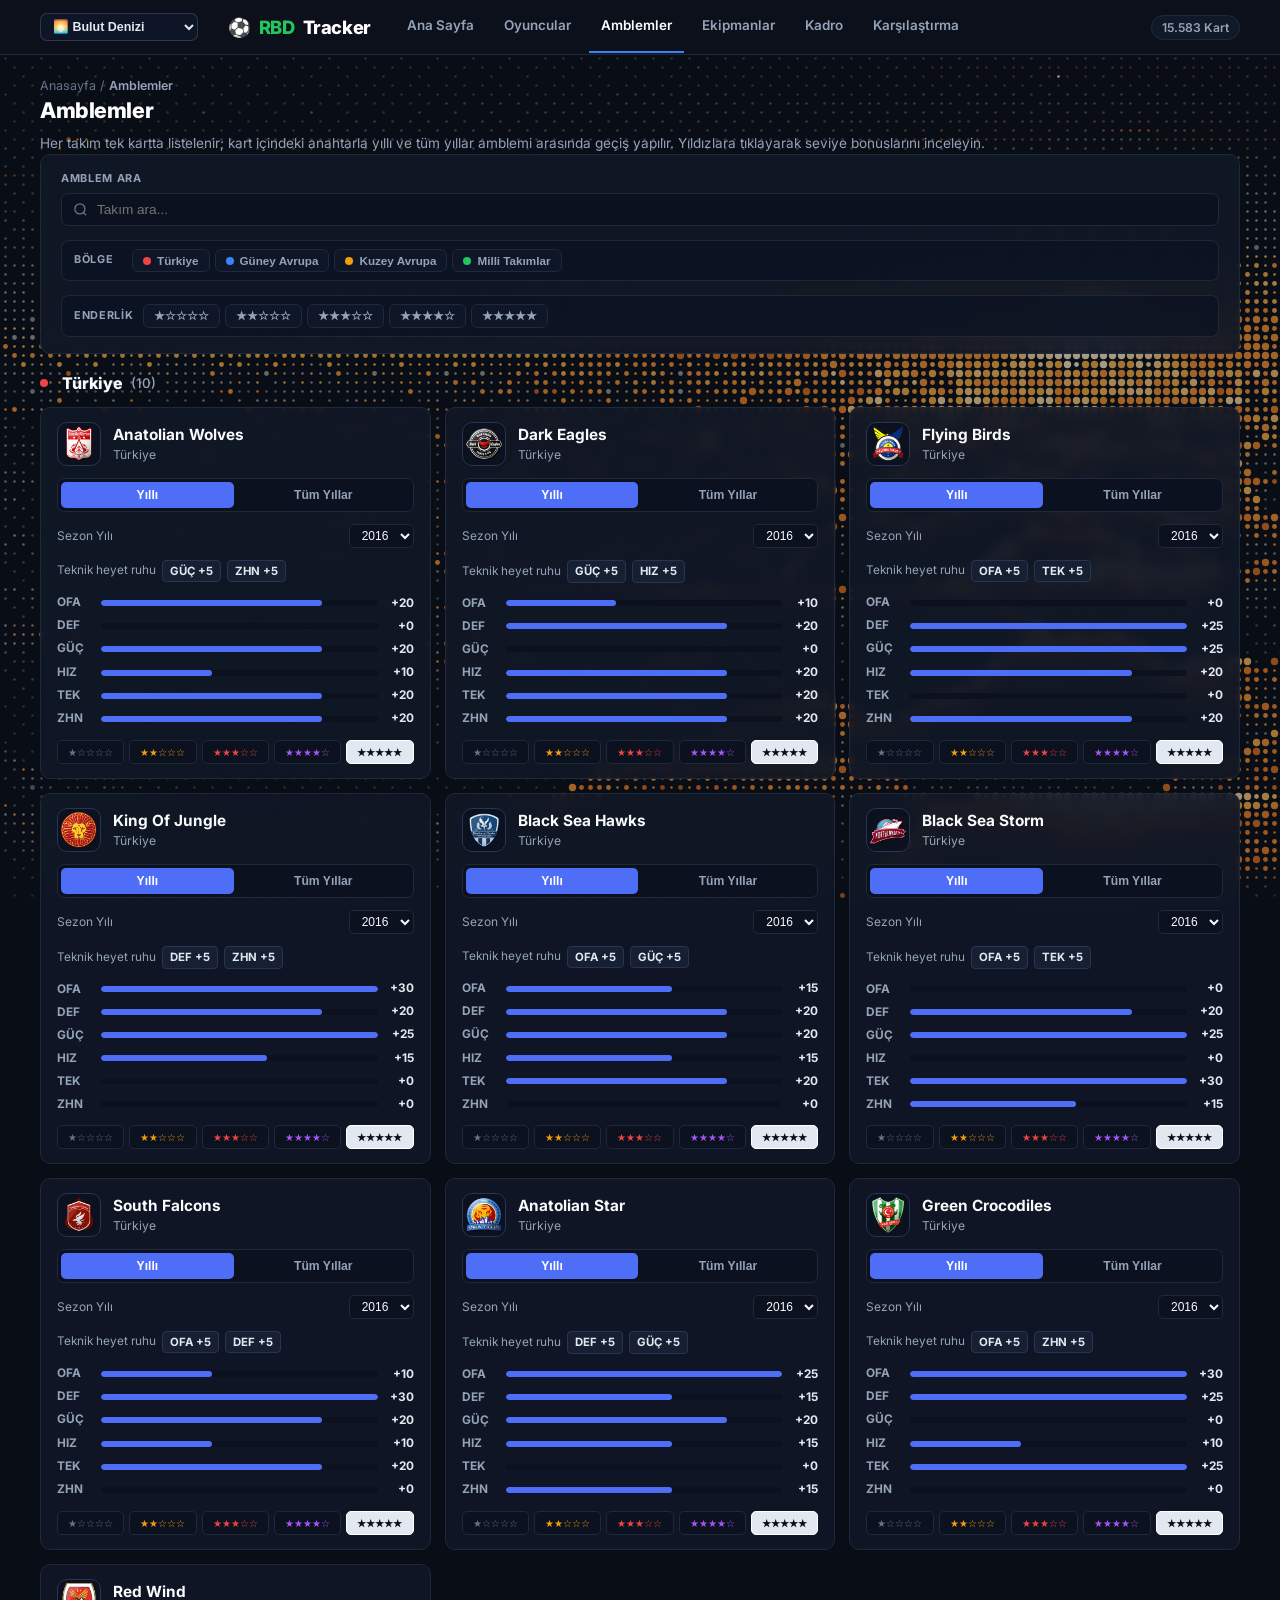
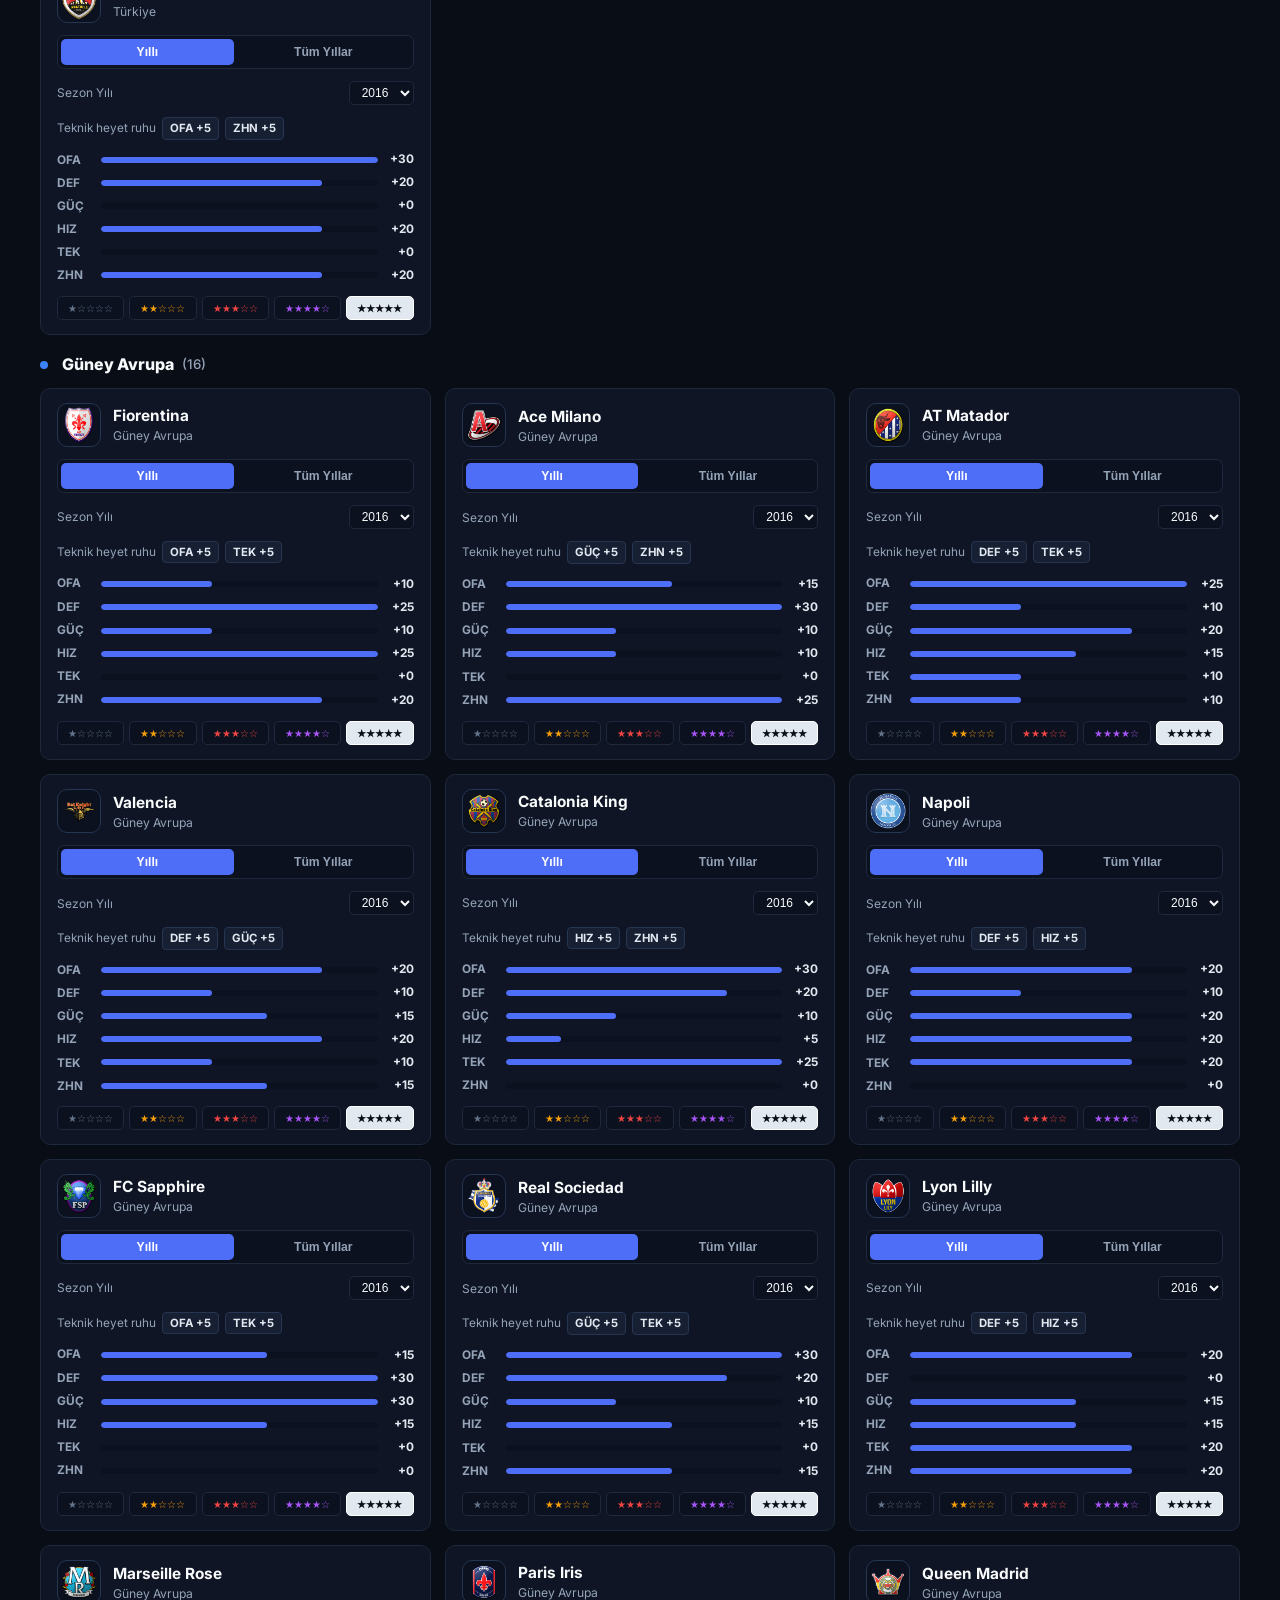
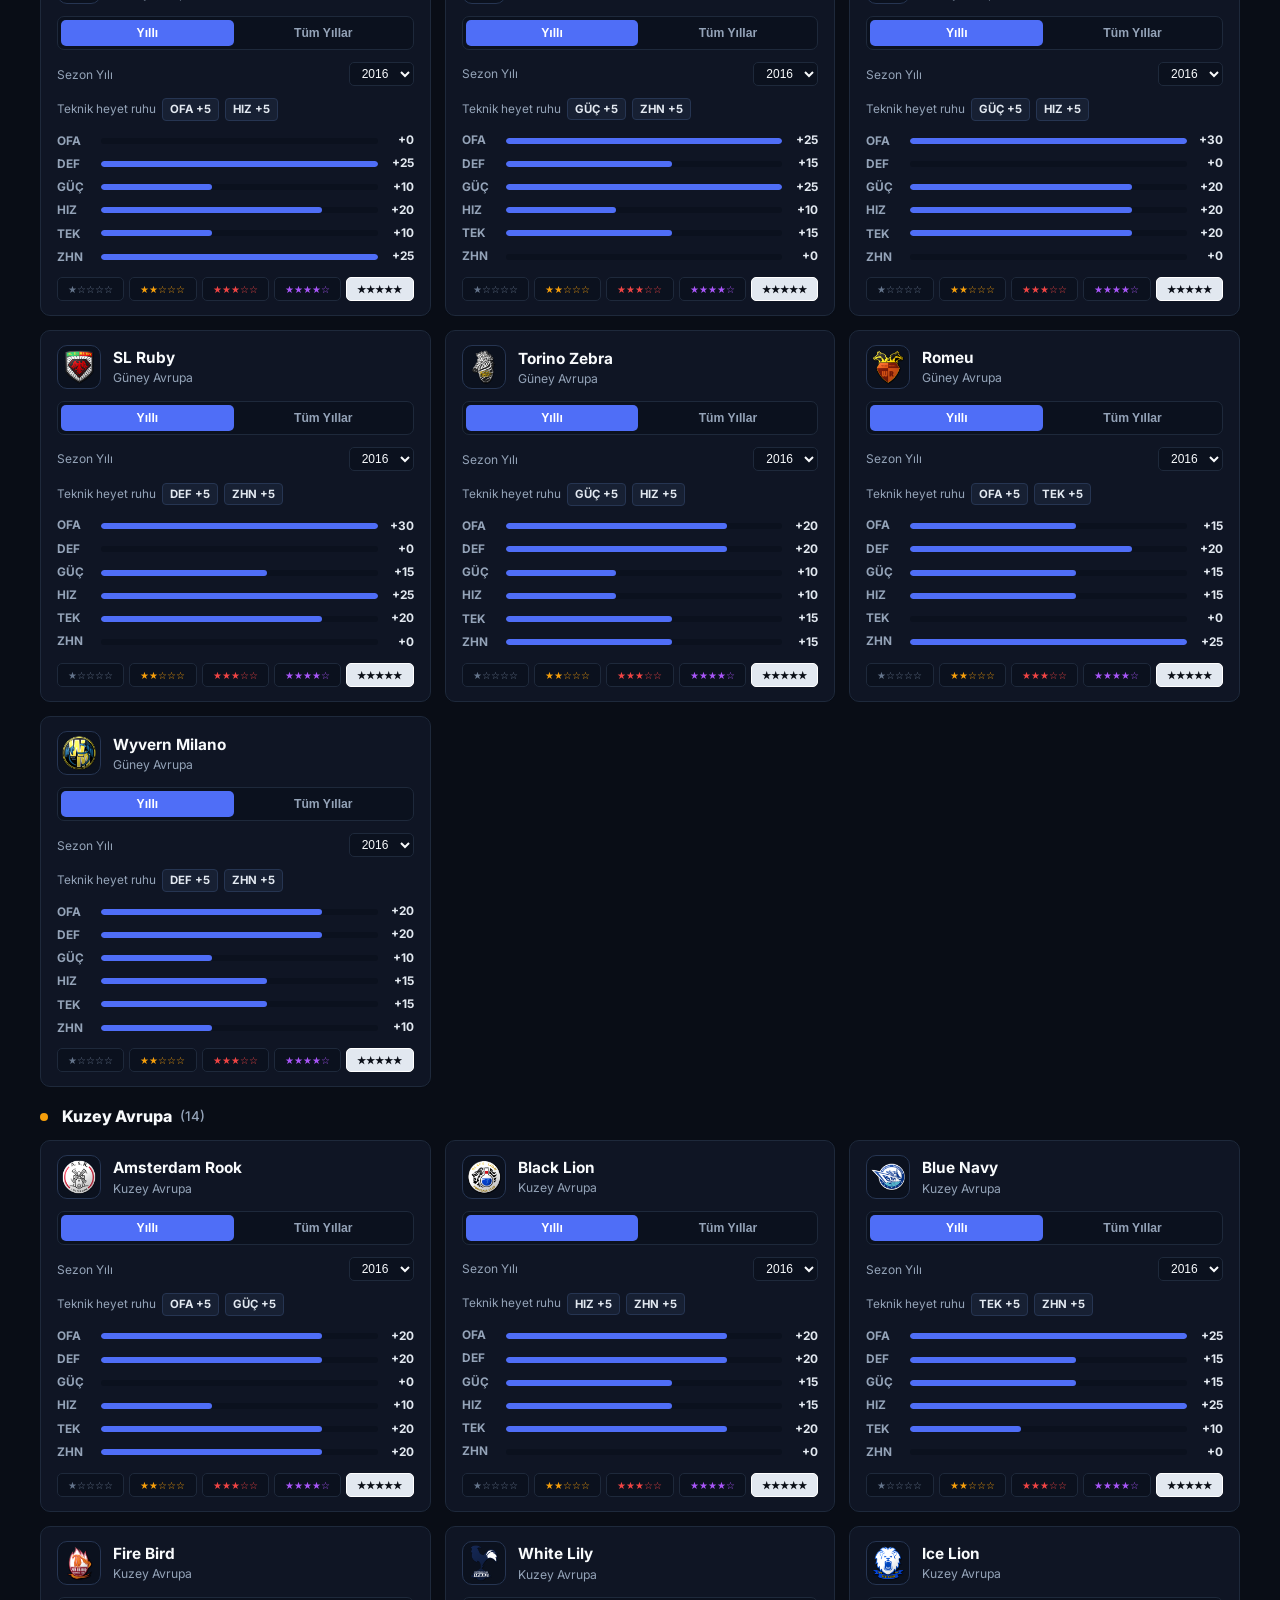
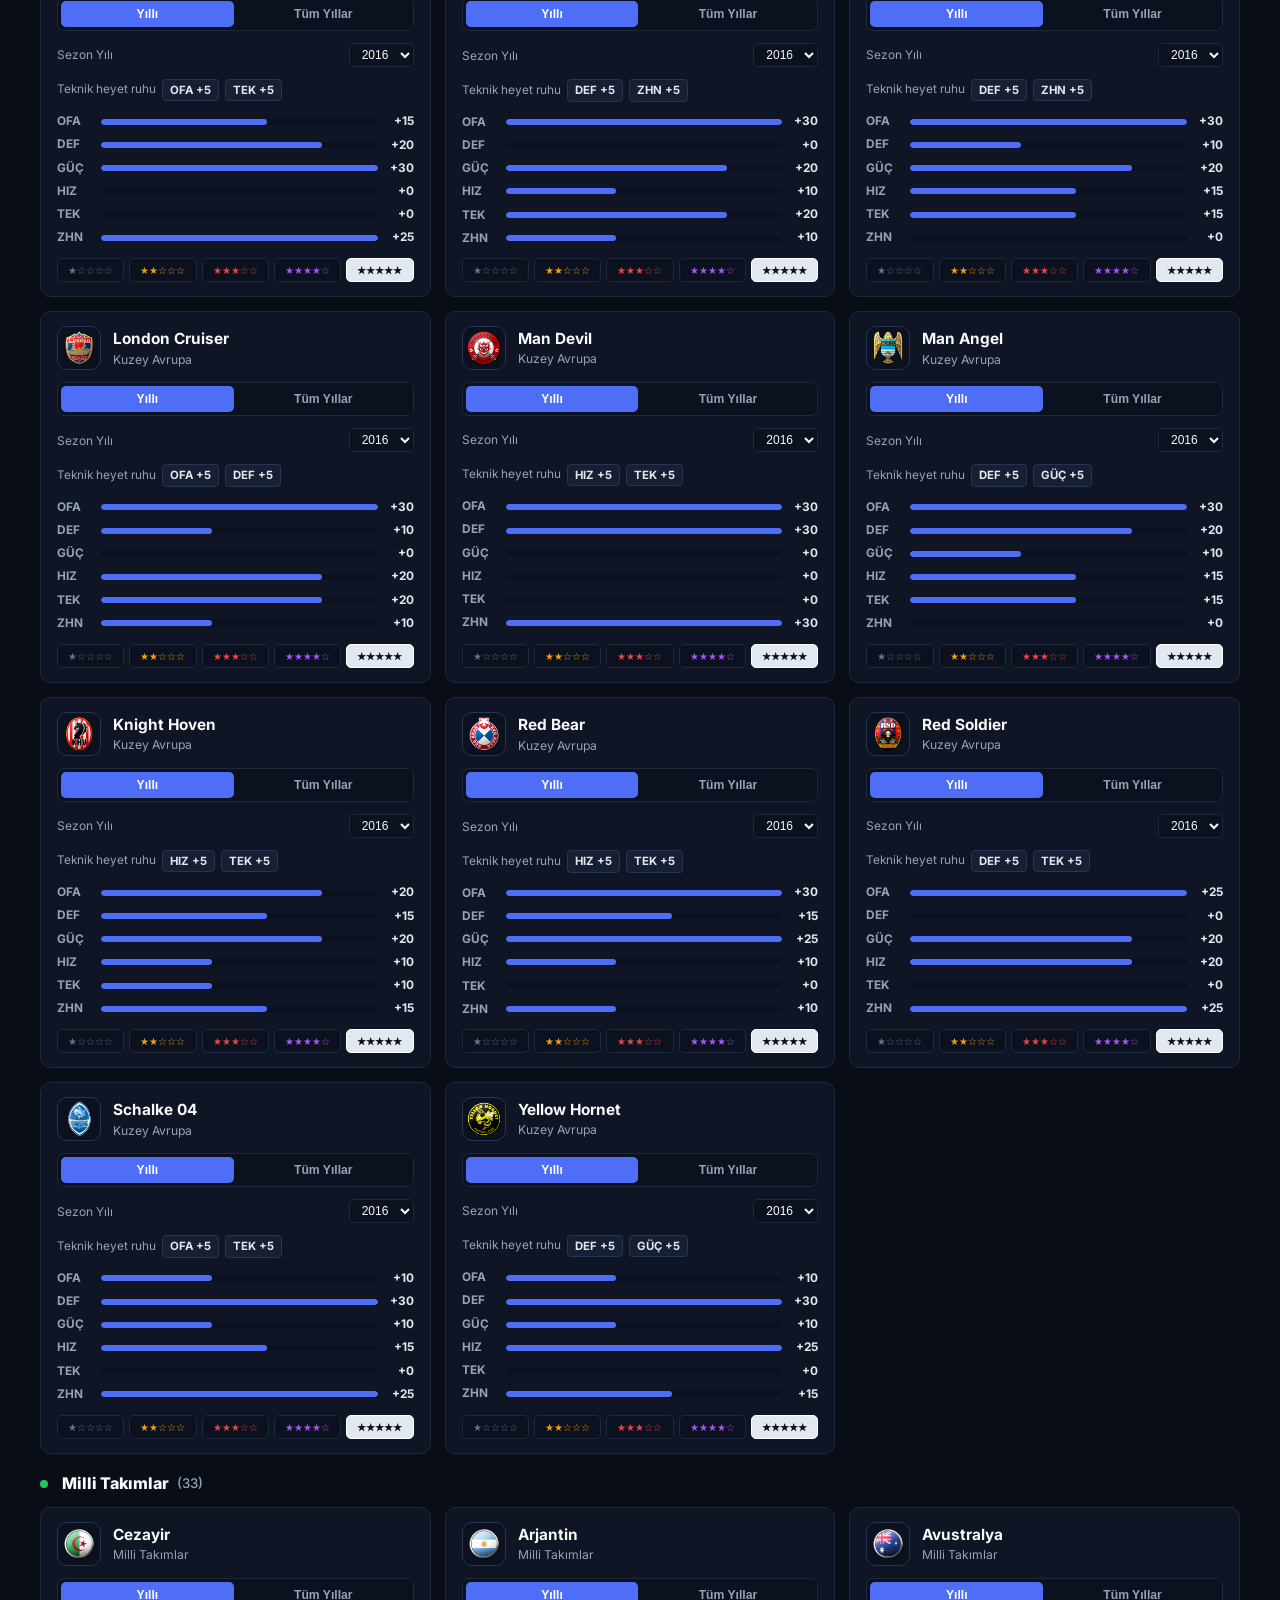
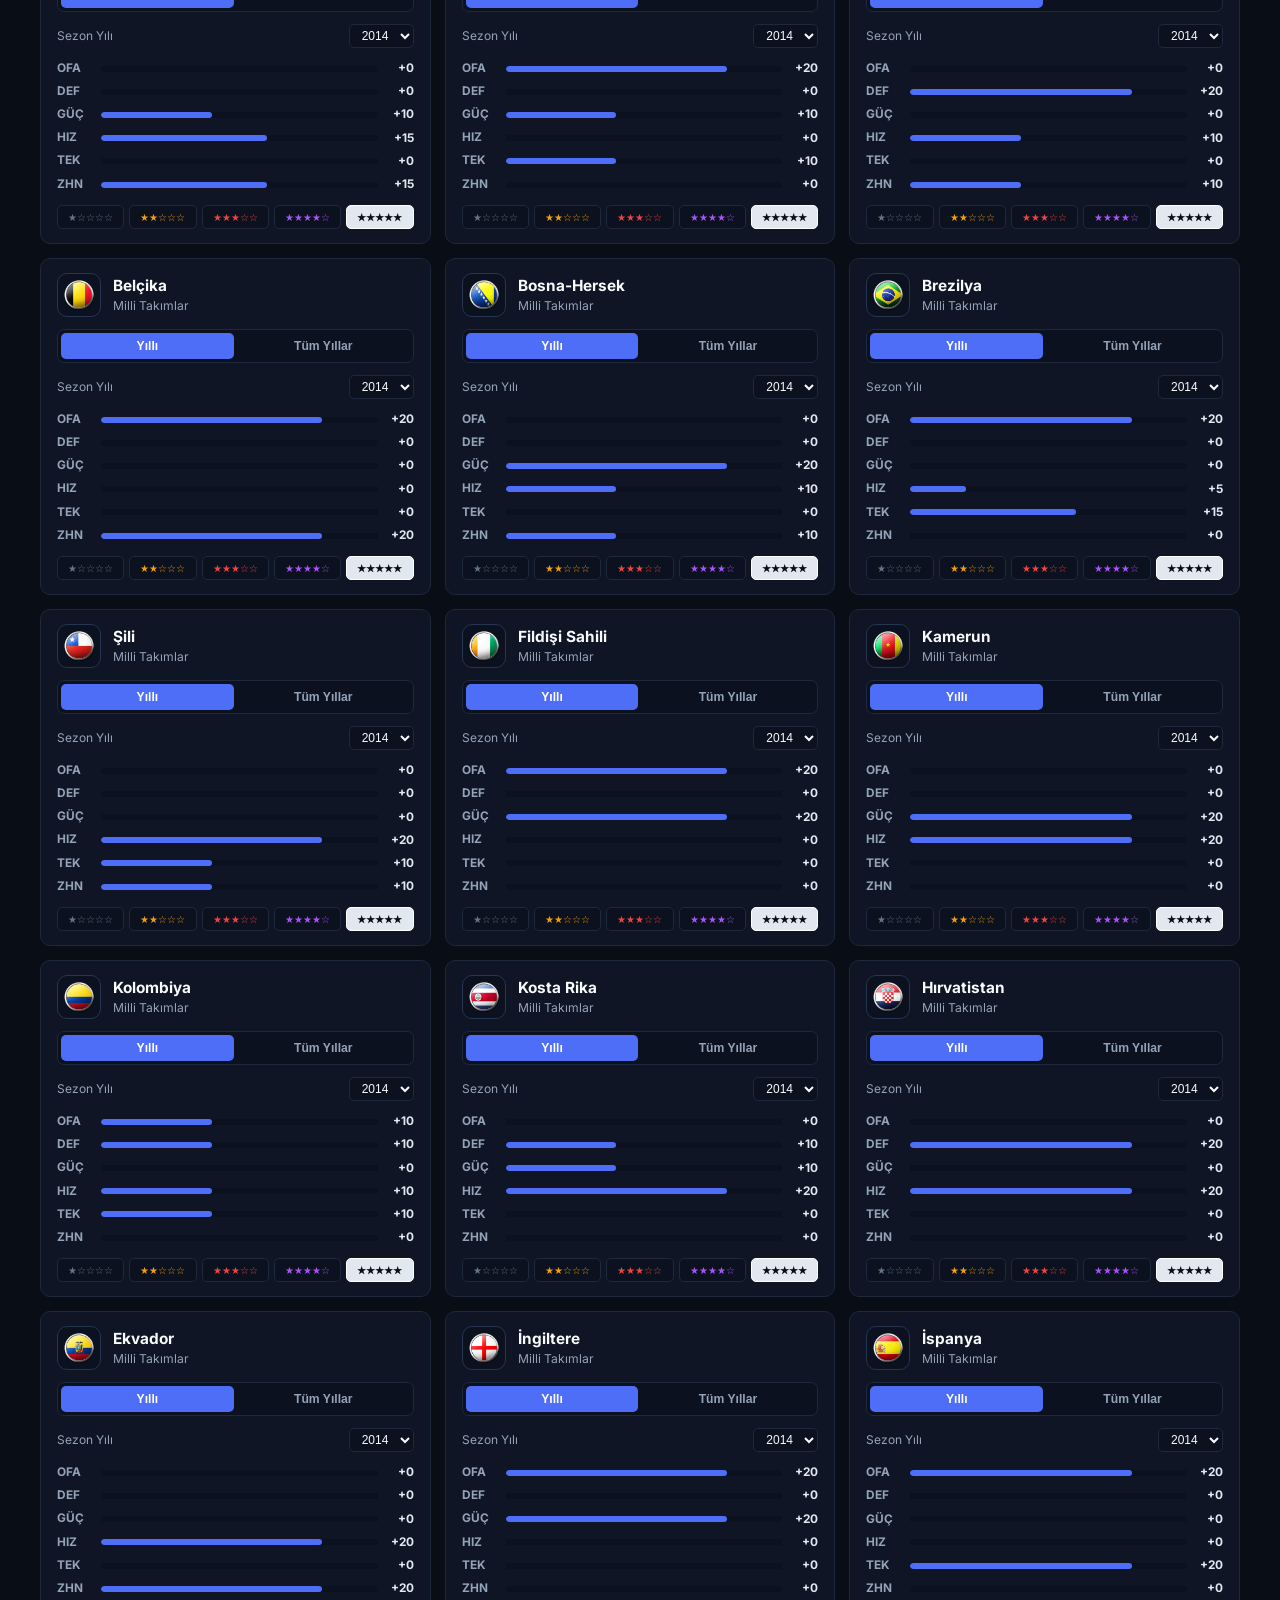
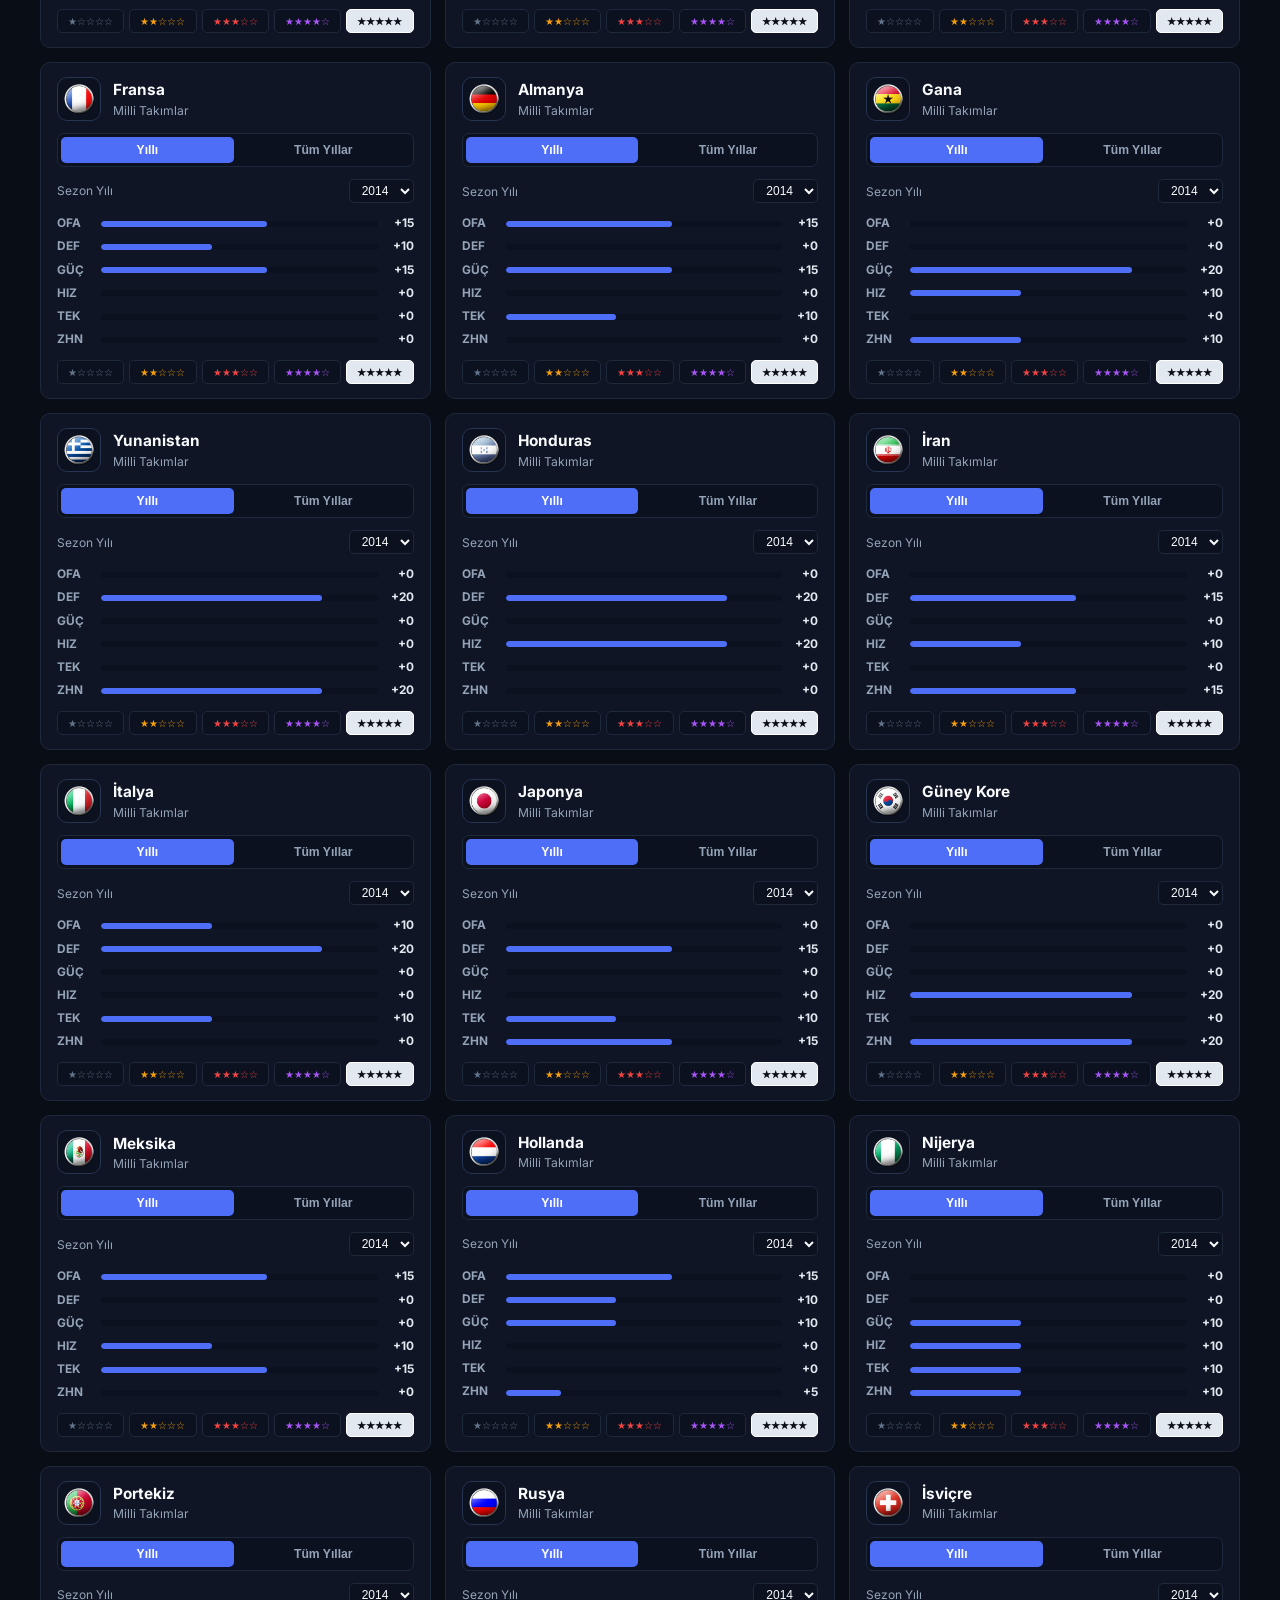
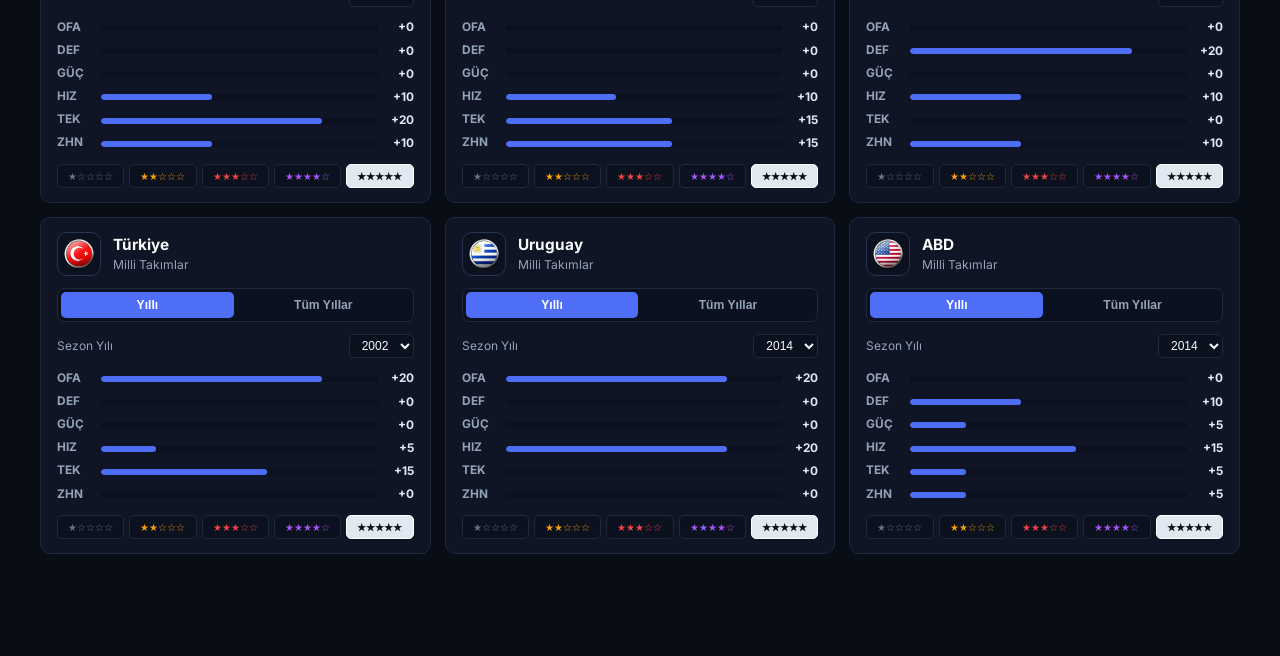
==== amblemler.html @ 395b4230 "first commit" ====
<!DOCTYPE html>
<html lang="tr">
<head>
  <meta charset="UTF-8" />
  <meta name="viewport" content="width=device-width, initial-scale=1.0" />
  <title>RBDTracker — Amblemler</title>
  <link rel="preconnect" href="https://fonts.googleapis.com">
  <link rel="preconnect" href="https://fonts.gstatic.com" crossorigin>
  <link href="https://fonts.googleapis.com/css2?family=Inter:wght@400;500;600;700;800&display=swap" rel="stylesheet">
  <link rel="stylesheet" href="styles.css" />
</head>
<body data-page="emblems">
  <canvas id="asciiBgCanvas" aria-hidden="true"></canvas>
  <!-- Top Navbar -->
  <header class="navbar">
    <div class="nav-container">
      <div class="nav-left">
        <select id="bgThemeSelect" class="bg-theme-select" title="Arka Plan Teması Seç">
          <option value="cloud-sea">🌅 Bulut Denizi</option>
          <option value="volcano-night">🌋 Yanardağ Gecesi</option>
          <option value="lantern-lake">🏮 Fener Gölü</option>
          <option value="aurora-fjord">🌌 Aurora Fiyort</option>
          <option value="kyoto-dusk">⛩️ Kyoto Akşamı</option>
          <option value="frog">🐸 Kurbağa</option>
          <option value="black-hole">🕳️ Kara Delik</option>
        </select>
        <a href="index.html" class="brand" data-nav="home">
          <span class="brand-icon">⚽</span>
          <span class="brand-rvl">RBD</span><span class="brand-tracker">Tracker</span>
        </a>
        <nav class="nav-links" id="mainNav">
          <a class="nav-link" href="index.html" data-tab="home">Ana Sayfa</a>
          <a class="nav-link" href="oyuncular.html" data-tab="players">Oyuncular</a>
          <a class="nav-link active" href="amblemler.html" data-tab="emblems">Amblemler</a>
          <a class="nav-link" href="ekipmanlar.html" data-tab="equipments">Ekipmanlar</a>
          <a class="nav-link" href="kadro.html" data-tab="squad">Kadro</a>
          <a class="nav-link" href="karsilastirma.html" data-tab="compare">Karşılaştırma</a>
        </nav>
      </div>
      <div class="nav-right">
        <span class="db-badge" id="dbBadge">15.583 Kart</span>
      </div>
    </div>
  </header>

  <main class="main-container">
    <!-- ==================== 0. ANA SAYFA (GİRİŞ) ==================== -->
    <div id="view-home" class="page-view">
      <section class="home-hero">
        <div class="home-badge">REBOUND VERİTABANI</div>
        <h1 class="home-title"><span>RBD</span>Tracker</h1>
        <p class="home-subtitle">
          1958–2016 sezonlarından 15.583 oyuncu kartını inceleyin, amblem ve ekipman etkilerini hesaplayın, kadronuzu kurup karşılaştırın.
        </p>
        <div class="home-cta-row">
          <a href="oyuncular.html" class="home-cta-primary">⚽ Oyuncular</a>
          <a href="kadro.html" class="home-cta-secondary">🛡️ Kadro Kur</a>
        </div>
      </section>

      <section class="home-theme-banner">
        <div class="home-theme-head">
          <h2>🎨 Arka Plan Teması</h2>
        </div>
        <div class="home-theme-grid" id="homeThemePicker">
          <button type="button" class="home-theme-btn active" data-bg-theme="cloud-sea">
            <span class="ht-emoji">🌅</span>
            <span class="ht-name">Bulut Denizi</span>
          </button>
          <button type="button" class="home-theme-btn" data-bg-theme="volcano-night">
            <span class="ht-emoji">🌋</span>
            <span class="ht-name">Yanardağ Gecesi</span>
          </button>
          <button type="button" class="home-theme-btn" data-bg-theme="lantern-lake">
            <span class="ht-emoji">🏮</span>
            <span class="ht-name">Fener Gölü</span>
          </button>
          <button type="button" class="home-theme-btn" data-bg-theme="aurora-fjord">
            <span class="ht-emoji">🌌</span>
            <span class="ht-name">Aurora Fiyort</span>
          </button>
          <button type="button" class="home-theme-btn" data-bg-theme="kyoto-dusk">
            <span class="ht-emoji">⛩️</span>
            <span class="ht-name">Kyoto Akşamı</span>
          </button>
          <button type="button" class="home-theme-btn" data-bg-theme="frog">
            <span class="ht-emoji">🐸</span>
            <span class="ht-name">Kurbağa</span>
          </button>
          <button type="button" class="home-theme-btn" data-bg-theme="black-hole">
            <span class="ht-emoji">🕳️</span>
            <span class="ht-name">Kara Delik</span>
          </button>
        </div>
      </section>

      <section class="home-nav-grid">
        <a href="oyuncular.html" class="home-nav-card">
          <div class="hnc-icon">🃏</div>
          <div class="hnc-body">
            <h3>Oyuncular</h3>
            <p>15.583 kart arasında arama yapın, 21 alt değere göre filtreleyin, favori listesi oluşturun ve ekipman simülatörüyle maksimum gücü görün.</p>
          </div>
          <span class="hnc-arrow">Sayfaya Git →</span>
        </a>

        <a href="amblemler.html" class="home-nav-card">
          <div class="hnc-icon">🛡️</div>
          <div class="hnc-body">
            <h3>Amblemler</h3>
            <p>Türkiye, Güney/Kuzey Avrupa ve Milli Takımlardan 73 amblemin 1–5★ bonuslarını ve teknik heyet ruhunu inceleyin.</p>
          </div>
          <span class="hnc-arrow">Sayfaya Git →</span>
        </a>

        <a href="ekipmanlar.html" class="home-nav-card">
          <div class="hnc-icon">👟</div>
          <div class="hnc-body">
            <h3>Ekipmanlar</h3>
            <p>90 gerçek Krampon, Bacak ve Kol ekipmanını, 30 set bonusunu ve 22 özel oyun içi beceriyi keşfedin.</p>
          </div>
          <span class="hnc-arrow">Sayfaya Git →</span>
        </a>

        <a href="kadro.html" class="home-nav-card">
          <div class="hnc-icon">⚽</div>
          <div class="hnc-body">
            <h3>Kadro Kurucu</h3>
            <p>16 diziliş, ekipman takma, maliyet limiti, otomatik En İyi 11, yüzen 3D kartlar ve paylaşılabilir kadro linkleri.</p>
          </div>
          <span class="hnc-arrow">Sayfaya Git →</span>
        </a>

        <a href="karsilastirma.html" class="home-nav-card">
          <div class="hnc-icon">📊</div>
          <div class="hnc-body">
            <h3>Karşılaştırma</h3>
            <p>En fazla 4 oyuncuyu radar grafik, kazanan vurgusu, +/- fark tablosu ve amblem etkisiyle yan yana kıyaslayın.</p>
          </div>
          <span class="hnc-arrow">Sayfaya Git →</span>
        </a>
      </section>
    </div>

    <!-- ==================== 1. OYUNCULAR ==================== -->
    <div id="view-players" class="page-view">
      <section class="hero-card">
        <h1 class="hero-title">Rebound Oyuncu Kartları</h1>
        <p class="hero-subtitle">1958–2016 sezonlarından tüm oyuncu kartlarını arayın, filtreleyin ve karşılaştırın.</p>
      </section>

      <section class="filter-panel">
        <div class="filter-top-row">
          <div class="search-box">
            <svg class="search-icon" width="15" height="15" viewBox="0 0 24 24" fill="none" stroke="currentColor" stroke-width="2.2">
              <circle cx="11" cy="11" r="8"></circle>
              <line x1="21" y1="21" x2="16.65" y2="16.65"></line>
            </svg>
            <input type="text" id="searchInput" placeholder="Oyuncu ara..." autocomplete="off" />
            <button id="clearSearchBtn" class="clear-input-btn hidden" title="Aramayı Temizle">✕</button>
          </div>

          <select id="teamSelect" class="filter-select">
            <option value="">Tüm Takımlar</option>
          </select>

          <select id="yearSelect" class="filter-select">
            <option value="">Tüm Yıllar</option>
          </select>

          <select id="sortSelect" class="filter-select">
            <option value="pwr_desc">Sırala: PWR (Yüksek)</option>
            <option value="pwr_asc">Sırala: PWR (Düşük)</option>
            <option value="ofa_desc">Sırala: OFA (Yüksek)</option>
            <option value="def_desc">Sırala: DEF (Yüksek)</option>
            <option value="guc_desc">Sırala: GÜÇ (Yüksek)</option>
            <option value="hiz_desc">Sırala: HIZ (Yüksek)</option>
            <option value="tek_desc">Sırala: TEK (Yüksek)</option>
            <option value="zhn_desc">Sırala: ZHN (Yüksek)</option>
            <option value="total_desc">Sırala: Toplam Stat</option>
            <option value="year_desc">Sırala: Yıl (Yeni)</option>
            <option value="name_asc">Sırala: İsim (A–Z)</option>
          </select>

          <button id="favOnlyBtn" class="btn-outline fav-filter-btn" title="Sadece Favori Oyuncular">
            ★ Favoriler (<span id="favCount">0</span>)
          </button>

          <button id="advFilterBtn" class="btn-outline">
            <svg width="14" height="14" viewBox="0 0 24 24" fill="none" stroke="currentColor" stroke-width="2.2"><line x1="4" y1="21" x2="4" y2="14"/><line x1="4" y1="10" x2="4" y2="3"/><line x1="12" y1="21" x2="12" y2="12"/><line x1="12" y1="8" x2="12" y2="3"/><line x1="20" y1="21" x2="20" y2="16"/><line x1="20" y1="12" x2="20" y2="3"/><line x1="1" y1="14" x2="7" y2="14"/><line x1="9" y1="8" x2="15" y2="8"/><line x1="17" y1="16" x2="23" y2="16"/></svg>
            Detaylı Filtre
          </button>
        </div>

        <div id="advFilterPanel" class="adv-filter-panel hidden">
          <div class="adv-grid">
            <div class="adv-item"><label>Min OFA</label><input type="number" id="minOfa" min="1" max="150" placeholder="0" /></div>
            <div class="adv-item"><label>Min DEF</label><input type="number" id="minDef" min="1" max="150" placeholder="0" /></div>
            <div class="adv-item"><label>Min GÜÇ</label><input type="number" id="minGuc" min="1" max="150" placeholder="0" /></div>
            <div class="adv-item"><label>Min HIZ</label><input type="number" id="minHiz" min="1" max="150" placeholder="0" /></div>
            <div class="adv-item"><label>Min TEK</label><input type="number" id="minTek" min="1" max="150" placeholder="0" /></div>
            <div class="adv-item"><label>Min ZHN</label><input type="number" id="minZhn" min="1" max="150" placeholder="0" /></div>
            <div class="adv-item">
              <label>Hava Durumu</label>
              <select id="weatherSelect" class="filter-select">
                <option value="">Tümü</option>
                <option value="Sunny">☀️ Güneşli</option>
                <option value="Rainy">🌧️ Yağmurlu</option>
                <option value="Snow">❄️ Karlı</option>
                <option value="Cloudy">☁️ Bulutlu</option>
                <option value="None">➖ Yok</option>
              </select>
            </div>
            <div class="adv-item adv-actions">
              <button id="resetAllBtn" class="btn-reset">Filtreleri Sıfırla</button>
            </div>
          </div>
          <div class="adv-sub-section">
            <div class="adv-sub-title">Min Alt Değerler <small>(0 veya boş = filtresiz)</small></div>
            <div id="advSubGrid" class="adv-sub-grid"></div>
          </div>
        </div>

        <div class="filter-pills-row">
          <div class="pill-section pill-section-role">
            <span class="pill-label">MEVKİ</span>
            <div class="pill-group" id="rolePills">
              <button class="pill pill-fw" data-role="GF">GF</button>
              <button class="pill pill-fw" data-role="FRV">FRV</button>
              <button class="pill pill-fw" data-role="K FT">K FT</button>
              <button class="pill pill-mf" data-role="OOS">OOS</button>
              <button class="pill pill-mf" data-role="KNT">KNT</button>
              <button class="pill pill-mf" data-role="OS">OS</button>
              <button class="pill pill-mf" data-role="LBR">LBR</button>
              <button class="pill pill-df" data-role="K DF">K DF</button>
              <button class="pill pill-df" data-role="BEK">BEK</button>
              <button class="pill pill-df" data-role="DF">DF</button>
              <button class="pill pill-df" data-role="LİB">LİB</button>
              <button class="pill pill-gk" data-role="KL">KL</button>
            </div>
          </div>

          <div class="filter-sub-grid">
            <div class="pill-section pill-section-grade">
              <span class="pill-label">KART ENDERLİĞİ</span>
              <div class="pill-group" id="gradePills">
                <button class="pill pill-gold" data-grade="Gold">Efsane</button>
                <button class="pill pill-master" data-grade="Master">Süper</button>
                <button class="pill pill-elite" data-grade="Elite">Uzman</button>
                <button class="pill pill-rare" data-grade="Rare">Ender</button>
                <button class="pill pill-special" data-grade="Special">Özel</button>
                <button class="pill pill-normal" data-grade="Normal">Normal</button>
              </div>
            </div>

            <div class="pill-section pill-section-region">
              <span class="pill-label">BÖLGE</span>
              <div class="pill-group" id="regionPills">
                <button class="pill pill-region" data-region="Güney Avrupa">Güney Avrupa</button>
                <button class="pill pill-region" data-region="Kuzey Avrupa">Kuzey Avrupa</button>
                <button class="pill pill-region" data-region="Türkiye">Türkiye</button>
                <button class="pill pill-region" data-region="Milli Takımlar">Milli Takımlar</button>
              </div>
            </div>
          </div>
        </div>

        <div class="filter-bottom-row">
          <div class="spirit-level-wrap">
            <button id="teamSpiritBtn" class="btn-spirit">
              <svg width="14" height="14" viewBox="0 0 24 24" fill="none" stroke="currentColor" stroke-width="2.2"><path d="M12 22s8-4 8-10V5l-8-3-8 3v7c0 6 8 10 8 10z"/></svg>
              Amblem
              <span id="spiritActiveBadge" class="spirit-badge hidden"></span>
            </button>
          </div>

          <div class="bottom-right-controls">
            <div class="results-counter">
              <span id="resultCountText">15.583 oyuncu bulundu</span>
            </div>
            <div class="level-control">
              <span class="level-label">LEVEL</span>
              <input type="range" id="levelSlider" min="0" max="25" value="0" />
              <span class="level-badge" id="levelValue">0</span>
            </div>
          </div>
        </div>
      </section>

      <section class="table-card">
        <div class="table-responsive">
          <table class="players-table">
            <thead>
              <tr>
                <th class="col-pos">MEVKİ</th>
                <th class="col-name">OYUNCU</th>
                <th class="col-team">TAKIM</th>
                <th class="col-year">YIL</th>
                <th class="col-grade">SEVİYE</th>
                <th class="col-stat" data-sort="ofa">OFA</th>
                <th class="col-stat" data-sort="def">DEF</th>
                <th class="col-stat" data-sort="guc">GÜÇ</th>
                <th class="col-stat" data-sort="hiz">HIZ</th>
                <th class="col-stat" data-sort="tek">TEK</th>
                <th class="col-stat" data-sort="zhn">ZHN</th>
                <th class="col-pwr" data-sort="pwr">PWR <span class="sort-arrow">▼</span></th>
                <th class="col-cmp">KRŞ</th>
              </tr>
            </thead>
            <tbody id="playersTableBody">
              <tr><td colspan="13" class="loading-cell">Veriler yükleniyor...</td></tr>
            </tbody>
          </table>
        </div>

        <div class="pagination-bar">
          <div class="page-info" id="pageInfo">Sayfa 1 / 1</div>
          <div class="page-buttons" id="pageButtons"></div>
        </div>
      </section>
    </div>

    <!-- ==================== 2. AMBLEMLER ==================== -->
    <div id="view-emblems" class="page-view hidden">
      <div class="breadcrumb">Anasayfa / <span>Amblemler</span></div>
      <section class="page-head">
        <h1 class="hero-title">Amblemler</h1>
        <p class="hero-subtitle">Her takım tek kartta listelenir; kart içindeki anahtarla yıllı ve tüm yıllar amblemi arasında geçiş yapılır. Yıldızlara tıklayarak seviye bonuslarını inceleyin.</p>
      </section>

      <section class="filter-panel">
        <div class="emb-filter-block">
          <label class="pill-label">AMBLEM ARA</label>
          <div class="search-box">
            <svg class="search-icon" width="15" height="15" viewBox="0 0 24 24" fill="none" stroke="currentColor" stroke-width="2.2">
              <circle cx="11" cy="11" r="8"></circle><line x1="21" y1="21" x2="16.65" y2="16.65"></line>
            </svg>
            <input type="text" id="embSearchInput" placeholder="Takım ara..." autocomplete="off" />
          </div>
        </div>
        <div class="pill-section">
          <span class="pill-label">BÖLGE</span>
          <div class="pill-group" id="embRegionPills">
            <button class="pill pill-dot-tr" data-emb-region="Türkiye"><span class="dot dot-red"></span>Türkiye</button>
            <button class="pill pill-dot-sa" data-emb-region="Güney Avrupa"><span class="dot dot-blue"></span>Güney Avrupa</button>
            <button class="pill pill-dot-ka" data-emb-region="Kuzey Avrupa"><span class="dot dot-amber"></span>Kuzey Avrupa</button>
            <button class="pill pill-dot-mt" data-emb-region="Milli Takımlar"><span class="dot dot-green"></span>Milli Takımlar</button>
          </div>
        </div>
        <div class="pill-section">
          <span class="pill-label">ENDERLİK</span>
          <div class="pill-group" id="embStarPills">
            <button class="pill emb-star-pill" data-emb-stars="1">★☆☆☆☆</button>
            <button class="pill emb-star-pill" data-emb-stars="2">★★☆☆☆</button>
            <button class="pill emb-star-pill" data-emb-stars="3">★★★☆☆</button>
            <button class="pill emb-star-pill" data-emb-stars="4">★★★★☆</button>
            <button class="pill emb-star-pill active" data-emb-stars="5">★★★★★</button>
          </div>
        </div>
      </section>

      <div id="emblemsGridWrap"></div>
    </div>

    <!-- ==================== 3. EKİPMANLAR ==================== -->
    <div id="view-equipments" class="page-view hidden">
      <div class="breadcrumb">Anasayfa / <span>Ekipmanlar</span></div>
      <section class="page-head">
        <h1 class="hero-title">Ekipmanlar</h1>
        <p class="hero-subtitle">90 ekipman kartı (kol, bacak, krampon), 30 set ve 22 aktif yetenek. Kramponlar aktif yetenek kazandırır; aynı setin kol + bacak + kramponu bir araya gelince her parça kendi statına +1 daha verir.</p>
      </section>

      <section class="filter-panel">
        <label class="pill-label">ARA</label>
        <div class="search-box">
          <svg class="search-icon" width="15" height="15" viewBox="0 0 24 24" fill="none" stroke="currentColor" stroke-width="2.2">
            <circle cx="11" cy="11" r="8"></circle><line x1="21" y1="21" x2="16.65" y2="16.65"></line>
          </svg>
          <input type="text" id="eqSearchInput" placeholder="Ekipman, set, yetenek veya buff ara..." autocomplete="off" />
        </div>
        <span class="eq-count-label" id="eqCountLabel">90 ekipman gösteriliyor</span>
      </section>

      <div class="eq-subtabs" id="eqSubtabs">
        <button class="eq-subtab active" data-eqtab="items">Ekipmanlar</button>
        <button class="eq-subtab" data-eqtab="sets">Setler</button>
        <button class="eq-subtab" data-eqtab="skills">Aktif Yetenekler</button>
      </div>

      <div id="eqSubFilters" class="eq-subfilters">
        <div class="pill-section">
          <span class="pill-label">YER</span>
          <div class="pill-group" id="eqSlotPills">
            <button class="pill" data-eq-slot="Kol">Kol</button>
            <button class="pill" data-eq-slot="Bacak">Bacak</button>
            <button class="pill" data-eq-slot="Krampon">Krampon</button>
          </div>
        </div>
        <div class="pill-section">
          <span class="pill-label">TAKILABİLİR</span>
          <div class="pill-group" id="eqTargetPills">
            <button class="pill" data-eq-target="Saha oyuncusu">Saha oyuncusu</button>
            <button class="pill" data-eq-target="Kaleci">Kaleci</button>
          </div>
        </div>
      </div>

      <div id="equipmentsContent" class="eq-grid"></div>
    </div>

    <!-- ==================== 4. KADRO KURUCU ==================== -->
    <div id="view-squad" class="page-view hidden">
      <div class="breadcrumb">Anasayfa / <span>Kadro</span></div>
      <section class="page-head">
        <h1 class="hero-title">Kadro Kurucu</h1>
        <p class="hero-subtitle">Soldan dizilişi ve amblemi seç, havuzdaki oyunculara tıklayarak veya sürükleyerek sahaya yerleştir; uygun mevkiler parlar, maliyeti ve takım ruhunu takip et.</p>
      </section>

      <div class="squad-layout">
        <!-- Sol Ayar Paneli -->
        <aside class="squad-left">
          <div class="squad-box">
            <div class="squad-box-title">Amblem</div>
            <button id="sqEmblemBtn" class="sq-emblem-pick">
              <span id="sqEmblemText">+ Amblem Seç</span>
            </button>
            <p class="sq-emblem-hint" id="sqEmblemHint">Amblem seçilmedi, + ile amblem seç.</p>
          </div>

          <div class="squad-box">
            <div class="sq-field">
              <label>DİZİLİŞ</label>
              <select id="sqFormation" class="filter-select">
                <option value="4-4-2 A">4-4-2 A</option>
                <option value="4-4-2 B">4-4-2 B</option>
                <option value="4-1-2-1-2">4-1-2-1-2 (Baklava)</option>
                <option value="4-3-3">4-3-3</option>
                <option value="4-3-3 Ofansif">4-3-3 (Ofansif)</option>
                <option value="4-2-3-1">4-2-3-1</option>
                <option value="4-3-2-1">4-3-2-1 (Noel Ağacı)</option>
                <option value="4-3-1-2">4-3-1-2</option>
                <option value="4-5-1">4-5-1</option>
                <option value="4-1-4-1">4-1-4-1</option>
                <option value="3-5-2">3-5-2</option>
                <option value="3-4-3">3-4-3</option>
                <option value="3-4-1-2">3-4-1-2</option>
                <option value="5-3-2">5-3-2</option>
                <option value="5-4-1">5-4-1</option>
                <option value="5-2-3">5-2-3</option>
              </select>
            </div>
            <div class="sq-field">
              <div class="sq-slider-head"><span>DİKEY</span><strong id="sqVertLabel">Temel</strong></div>
              <input type="range" id="sqVertSlider" min="-2" max="2" value="0" />
            </div>
            <div class="sq-field">
              <div class="sq-slider-head"><span>YATAY</span><strong id="sqHorizLabel">Temel</strong></div>
              <input type="range" id="sqHorizSlider" min="-2" max="2" value="0" />
            </div>
          </div>

          <div class="squad-box">
            <div class="sq-stat-line">
              <span>MALİYET</span>
              <div class="sq-cost-wrap">
                <strong id="sqTotalCost" class="sq-big-num">0</strong>
                <span class="sq-cost-sep">/</span>
                <input type="number" id="sqMaxCost" class="sq-max-cost-input" min="0" max="999" placeholder="∞" title="Maksimum Maliyet Limiti (0 = Limitsiz)" />
              </div>
            </div>
            <div class="sq-stat-line"><span>ORT. PWR</span><strong id="sqAvgPwr" class="sq-big-num sq-amber">0</strong></div>
            <div class="sq-stat-line"><span>TOPLAM PWR</span><strong id="sqTotalPwr" class="sq-big-num">0</strong></div>
            <div class="sq-stat-line"><span>KADRO</span><strong id="sqFilledCount">0 / 11</strong></div>
            <div id="sqAvgStats" class="sq-avg-stats"></div>
            <div id="sqWeatherSummary" class="sq-weather-summary"></div>
            <div class="sq-actions">
              <button id="sqAutoFillBtn" class="btn-spirit" title="Seçili diziliş ve ambleme göre en iyi 11'i kur">⚡ En İyi 11</button>
              <button id="sqClearBtn" class="btn-reset">Temizle</button>
            </div>
            <div class="sq-actions" style="margin-top:6px;">
              <button id="sqShareBtn" class="btn-compare-go">Paylaş / Link</button>
              <button id="sqImportBtn" class="btn-outline" title="Paylaşılan kadro kodunu veya JSON'ı yükle">Kod Yükle</button>
            </div>
          </div>

          <!-- Seçili Slot Ekipmanı -->
          <div id="sqSlotEquipBox" class="squad-box hidden">
            <div class="squad-box-head">
              <span class="squad-box-title" id="sqSlotEquipTitle">Slot Ekipmanı</span>
              <button id="sqRemoveSlotBtn" class="btn-slot-remove" title="Oyuncuyu Slottan Çıkar">Çıkar</button>
            </div>
            <div class="sq-equip-selects">
              <div class="sq-field">
                <label>KRAMPON</label>
                <select id="sqEquipCle" class="filter-select"></select>
              </div>
              <div class="sq-field">
                <label>BACAK</label>
                <select id="sqEquipLeg" class="filter-select"></select>
              </div>
              <div class="sq-field">
                <label>KOL</label>
                <select id="sqEquipArm" class="filter-select"></select>
              </div>
            </div>
            <div id="sqEquipSetBadge" class="sq-equip-set-badge hidden"></div>
          </div>

          <!-- Kayıtlı Kadrolar -->
          <div class="squad-box">
            <div class="squad-box-title" style="margin-bottom:8px;">Kayıtlı Kadrolar</div>
            <div class="sq-save-row">
              <input type="text" id="sqSaveName" class="sq-search-input" placeholder="Kadro adı..." autocomplete="off" />
              <button id="sqSaveBtn" class="btn-compare-go">Kaydet</button>
            </div>
            <div class="sq-load-row">
              <select id="sqSavedSelect" class="filter-select">
                <option value="">Kayıtlı kadro yok</option>
              </select>
              <button id="sqLoadBtn" class="btn-outline" title="Seçili kadroyu yükle">Yükle</button>
              <button id="sqDelSavedBtn" class="btn-reset" title="Seçili kaydı sil">Sil</button>
            </div>
          </div>
        </aside>

        <!-- Orta Saha -->
        <section class="squad-pitch-wrap">
          <div class="squad-pitch" id="sqPitch">
            <div class="pitch-markings">
              <div class="pitch-half-line"></div>
              <div class="pitch-center-circle"></div>
              <div class="pitch-box-top"></div>
              <div class="pitch-box-bottom"></div>
            </div>
            <div id="sqSlotsLayer" class="sq-slots-layer"></div>
          </div>
        </section>

        <!-- Sağ Oyuncu Havuzu -->
        <aside class="squad-pool">
          <div class="squad-box-title">Oyuncu Havuzu</div>
          <input type="text" id="sqSearch" class="sq-search-input" placeholder="Oyuncu ara..." autocomplete="off" />

          <div class="sq-pool-toggles">
            <button id="sqAllTeamsBtn" class="pill active">Tüm Takımlar</button>
            <button id="sqEmblemOnlyBtn" class="pill">Seçili Amblem</button>
          </div>

          <div class="pill-group" id="sqRolePills">
            <button class="pill pill-gk" data-sq-role="KL">KL</button>
            <button class="pill pill-df" data-sq-role="LİB">LİB</button>
            <button class="pill pill-df" data-sq-role="DF">DF</button>
            <button class="pill pill-df" data-sq-role="BEK">BEK</button>
            <button class="pill pill-df" data-sq-role="K DF">K DF</button>
            <button class="pill pill-mf" data-sq-role="LBR">LBR</button>
            <button class="pill pill-mf" data-sq-role="OS">OS</button>
            <button class="pill pill-mf" data-sq-role="KNT">KNT</button>
            <button class="pill pill-mf" data-sq-role="OOS">OOS</button>
            <button class="pill pill-fw" data-sq-role="K FT">K FT</button>
            <button class="pill pill-fw" data-sq-role="FRV">FRV</button>
            <button class="pill pill-fw" data-sq-role="GF">GF</button>
          </div>

          <div class="sq-pool-selects">
            <div>
              <label>ENDERLİK</label>
              <select id="sqGrade" class="filter-select">
                <option value="">Tümü</option>
                <option value="Gold">Efsane</option>
                <option value="Master">Süper</option>
                <option value="Elite">Uzman</option>
                <option value="Rare">Ender</option>
                <option value="Special">Özel</option>
                <option value="Normal">Normal</option>
              </select>
            </div>
            <div>
              <label>YIL</label>
              <select id="sqYear" class="filter-select">
                <option value="">Tümü</option>
              </select>
            </div>
          </div>

          <div class="sq-pool-level">
            <span class="level-label">SEVİYE</span>
            <input type="range" id="sqLevelSlider" min="0" max="25" value="0" />
            <span class="level-badge" id="sqLevelVal">0</span>
          </div>

          <div id="sqPoolGrid" class="sq-pool-grid"></div>
        </aside>
      </div>
    </div>

    <!-- ==================== 5. KARŞILAŞTIRMA SAYFASI ==================== -->
    <div id="view-compare" class="page-view hidden">
      <div class="breadcrumb">Anasayfa / <span>Karşılaştırma</span></div>
      <section class="page-head compare-page-head">
        <div>
          <h1 class="hero-title">Oyuncu Karşılaştırma</h1>
          <p class="hero-subtitle">En fazla 4 oyuncuyu yan yana oyun içi kart formatında karşılaştırın. Seviye (0–25) ve Amblem etkilerini anında görebilirsiniz.</p>
        </div>
        <div class="compare-page-controls">
          <button id="cmpEmblemBtn" class="btn-spirit" title="Karşılaştırmaya Amblem Etkisi Ekle">
            <svg width="14" height="14" viewBox="0 0 24 24" fill="none" stroke="currentColor" stroke-width="2.2"><path d="M12 22s8-4 8-10V5l-8-3-8 3v7c0 6 8 10 8 10z"/></svg>
            <span id="cmpEmblemBtnText">Amblem Seç</span>
          </button>
          <div class="level-control">
            <span class="level-label">LEVEL</span>
            <input type="range" id="cmpLevelSlider" min="0" max="25" value="0" />
            <span class="level-badge" id="cmpLevelValue">0</span>
          </div>
          <button id="cmpClearAllBtn" class="btn-reset">Tümünü Temizle</button>
        </div>
      </section>

      <div class="compare-picker-row">
        <div class="search-box">
          <svg class="search-icon" width="15" height="15" viewBox="0 0 24 24" fill="none" stroke="currentColor" stroke-width="2.2">
            <circle cx="11" cy="11" r="8"></circle><line x1="21" y1="21" x2="16.65" y2="16.65"></line>
          </svg>
          <input type="text" id="cmpSearchInput" placeholder="Karşılaştırmaya oyuncu eklemek için ara (örn: Dzeko, Osimhen, Rooney)..." autocomplete="off" />
        </div>
        <div id="cmpSearchResults" class="cmp-search-dropdown hidden"></div>
      </div>

      <div id="compareRadarWrap" class="compare-radar-wrap hidden"></div>
      <div id="compareCardsGrid" class="compare-cards-grid"></div>
      <div id="compareSummaryTable" class="compare-summary-table hidden"></div>
    </div>
  </main>

  <!-- Floating Comparison Drawer -->
  <div id="compareBar" class="compare-bar hidden">
    <div class="compare-bar-inner">
      <div class="compare-slots" id="compareSlots"></div>
      <div class="compare-actions">
        <button id="openCompareModalBtn" class="btn-compare-go">Karşılaştır (<span id="compareCount">0</span>)</button>
        <button id="clearCompareBtn" class="btn-compare-clear">Temizle</button>
      </div>
    </div>
  </div>

  <!-- Comparison Modal (Cards View) -->
  <div id="compareModal" class="modal-backdrop hidden">
    <div class="modal-box modal-xl">
      <div class="modal-header">
        <h3>Oyuncu Karşılaştırma</h3>
        <button id="closeCompareModal" class="modal-close">✕</button>
      </div>
      <div class="modal-body" id="compareModalBody"></div>
    </div>
  </div>

  <!-- Amblem Seç Modal -->
  <div id="spiritModal" class="modal-backdrop hidden">
    <div class="modal-box">
      <div class="modal-header">
        <h3>🛡️ Amblem Seç</h3>
        <button id="closeSpiritModal" class="modal-close">✕</button>
      </div>
      <div class="modal-body">
        <p class="modal-desc">Amblemin bölgesini, takımını, yılını ve yıldız sayısını seçin. Amblem efektleri oyuncu kartlarının alt statlarına uygulanır.</p>
        <div class="spirit-grid">
          <div class="spirit-item">
            <label>Bölge</label>
            <select id="emblemLeague" class="filter-select">
              <option value="Güney Avrupa">Güney Avrupa</option>
              <option value="Kuzey Avrupa">Kuzey Avrupa</option>
              <option value="Türkiye">Türkiye</option>
              <option value="Milli Takımlar">Milli Takımlar</option>
            </select>
          </div>
          <div class="spirit-item">
            <label>Takım</label>
            <select id="emblemTeam" class="filter-select hidden"></select>
            <div class="custom-team-select" id="emblemTeamPicker">
              <button type="button" id="emblemTeamTrigger" class="custom-team-trigger">
                <span id="emblemTeamTriggerContent" class="custom-team-trigger-content">Takım seç...</span>
                <span class="custom-team-arrow">▾</span>
              </button>
              <div id="emblemTeamMenu" class="custom-team-menu hidden"></div>
            </div>
          </div>
          <div class="spirit-item">
            <label>Yıl</label>
            <select id="emblemYear" class="filter-select"></select>
          </div>
          <div class="spirit-item">
            <label>Yıldız</label>
            <select id="emblemStars" class="filter-select"></select>
          </div>
        </div>
        <div id="emblemPreview" class="emblem-preview"></div>
        <div class="modal-footer">
          <button id="resetSpiritBtn" class="btn-reset">Amblemi Kaldır</button>
          <button id="applySpiritBtn" class="btn-compare-go">Uygula</button>
        </div>
      </div>
    </div>
  </div>

  <!-- Çoklu Yüzen Oyuncu Kartları Konteyneri -->
  <div id="floatingCardsLayer"></div>

  <script src="players-data.js"></script>
  <script src="emblems-data.js"></script>
  <script src="equipments-data.js"></script>
  <script src="ascii-bg.js"></script>
  <script src="app.js"></script>
</body>
</html>
---- styles.css ----
:root {
  --bg-body: #090d16;
  --bg-card: #111827;
  --bg-card-alt: #0f1624;
  --bg-input: #0b111e;
  --bg-hover: #172033;
  --border-color: #1e293b;
  --border-subtle: #162032;
  --text-main: #f1f5f9;
  --text-muted: #94a3b8;
  --text-dim: #64748b;
  --accent-green: #22c55e;
  --accent-blue: #3b82f6;
  --accent-amber: #f59e0b;
  --accent-red: #ef4444;
  --accent-purple: #a855f7;
  --accent-cyan: #06b6d4;
}

* {
  box-sizing: border-box;
  margin: 0;
  padding: 0;
}

body {
  font-family: 'Inter', -apple-system, BlinkMacSystemFont, "Segoe UI", Roboto, sans-serif;
  background-color: var(--bg-body);
  color: var(--text-main);
  line-height: 1.45;
  min-height: 100vh;
  padding-bottom: 80px;
}

/* Navbar */
.navbar {
  background-color: #0b101b;
  border-bottom: 1px solid var(--border-color);
  position: sticky;
  top: 0;
  z-index: 100;
}

.nav-container {
  max-width: 1240px;
  margin: 0 auto;
  padding: 0 20px;
  height: 54px;
  display: flex;
  align-items: center;
  justify-content: space-between;
}

.nav-left {
  display: flex;
  align-items: center;
  gap: 24px;
}

.brand {
  display: flex;
  align-items: center;
  gap: 8px;
  text-decoration: none;
  font-weight: 800;
  font-size: 1.15rem;
  letter-spacing: -0.02em;
}

.brand-icon {
  font-size: 1.15rem;
}

.brand-rvl {
  color: var(--accent-green);
}

.brand-tracker {
  color: #ffffff;
}

.nav-links {
  display: flex;
  align-items: center;
  gap: 6px;
}

.nav-link {
  display: inline-flex;
  align-items: center;
  gap: 6px;
  padding: 6px 12px;
  border-radius: 6px;
  font-size: 0.84rem;
  font-weight: 600;
  color: var(--text-muted);
  text-decoration: none;
  transition: all 0.15s ease;
}

.nav-link.active,
.nav-link:hover {
  color: var(--accent-green);
  background: rgba(34, 197, 94, 0.1);
}

.db-badge {
  font-size: 0.76rem;
  font-weight: 600;
  color: var(--text-muted);
  background: var(--bg-card);
  border: 1px solid var(--border-color);
  padding: 4px 10px;
  border-radius: 999px;
}

/* Main Container */
.main-container {
  max-width: 1240px;
  margin: 22px auto;
  padding: 0 20px;
  display: flex;
  flex-direction: column;
  gap: 16px;
}

/* Hero Banner */
.hero-card {
  background: linear-gradient(135deg, #111b2e 0%, #0d1424 100%);
  border: 1px solid var(--border-color);
  border-radius: 10px;
  padding: 20px 24px;
}

.hero-title {
  font-size: 1.35rem;
  font-weight: 800;
  color: #ffffff;
  letter-spacing: -0.02em;
  margin-bottom: 4px;
}

.hero-subtitle {
  font-size: 0.85rem;
  color: var(--text-muted);
}

/* Filter Panel */
.filter-panel {
  background-color: var(--bg-card);
  border: 1px solid var(--border-color);
  border-radius: 10px;
  padding: 16px 20px;
  display: flex;
  flex-direction: column;
  gap: 14px;
}

.filter-top-row {
  display: grid;
  grid-template-columns: 1.5fr 1fr 0.8fr 1fr auto;
  gap: 10px;
  align-items: center;
}

.search-box {
  position: relative;
  display: flex;
  align-items: center;
}

.search-icon {
  position: absolute;
  left: 12px;
  color: var(--text-dim);
  pointer-events: none;
}

.search-box input {
  width: 100%;
  background: var(--bg-input);
  border: 1px solid var(--border-color);
  color: var(--text-main);
  padding: 8px 32px 8px 35px;
  border-radius: 7px;
  font-size: 0.85rem;
  outline: none;
  transition: border-color 0.15s;
}

.search-box input:focus {
  border-color: var(--accent-blue);
}

.clear-input-btn {
  position: absolute;
  right: 8px;
  background: none;
  border: none;
  color: var(--text-dim);
  cursor: pointer;
  font-size: 0.85rem;
  padding: 2px 5px;
}

.clear-input-btn:hover {
  color: var(--text-main);
}

.filter-select {
  background: var(--bg-input);
  border: 1px solid var(--border-color);
  color: var(--text-main);
  padding: 8px 11px;
  border-radius: 7px;
  font-size: 0.84rem;
  outline: none;
  cursor: pointer;
}

.filter-select:focus {
  border-color: var(--accent-blue);
}

.btn-outline {
  display: inline-flex;
  align-items: center;
  gap: 6px;
  background: var(--bg-input);
  border: 1px solid var(--border-color);
  color: var(--text-muted);
  padding: 8px 13px;
  border-radius: 7px;
  font-size: 0.83rem;
  font-weight: 600;
  cursor: pointer;
  white-space: nowrap;
  transition: all 0.15s;
}

.btn-outline:hover,
.btn-outline.active {
  color: #fff;
  border-color: var(--accent-blue);
  background: rgba(59, 130, 246, 0.12);
}

/* Detailed Filter */
.adv-filter-panel {
  border-top: 1px solid var(--border-color);
  padding-top: 12px;
}

.adv-grid {
  display: grid;
  grid-template-columns: repeat(8, 1fr);
  gap: 10px;
  align-items: end;
}

.adv-item {
  display: flex;
  flex-direction: column;
  gap: 4px;
}

.adv-item label {
  font-size: 0.72rem;
  font-weight: 700;
  color: var(--text-muted);
  text-transform: uppercase;
}

.adv-item input {
  background: var(--bg-input);
  border: 1px solid var(--border-color);
  color: var(--text-main);
  padding: 7px 9px;
  border-radius: 6px;
  font-size: 0.83rem;
  width: 100%;
}

.btn-reset {
  background: rgba(239, 68, 68, 0.12);
  border: 1px solid rgba(239, 68, 68, 0.35);
  color: #f87171;
  padding: 7px 12px;
  border-radius: 6px;
  font-size: 0.8rem;
  font-weight: 600;
  cursor: pointer;
  transition: all 0.15s;
}

.btn-reset:hover {
  background: rgba(239, 68, 68, 0.22);
}

/* Pills Row */
.filter-pills-row {
  display: flex;
  flex-direction: column;
  gap: 10px;
  padding-top: 6px;
}

.filter-sub-grid {
  display: grid;
  grid-template-columns: repeat(auto-fit, minmax(300px, 1fr));
  gap: 10px;
}

.pill-section {
  display: flex;
  align-items: center;
  gap: 10px;
  flex-wrap: wrap;
  background: rgba(12, 19, 34, 0.72);
  border: 1px solid rgba(51, 65, 85, 0.45);
  border-radius: 8px;
  padding: 8px 12px;
}

.pill-label {
  font-size: 0.68rem;
  font-weight: 700;
  color: #94a3b8;
  letter-spacing: 0.06em;
  min-width: 48px;
}

.pill-group {
  display: flex;
  align-items: center;
  gap: 5px;
  flex-wrap: wrap;
}

.pill {
  background: rgba(15, 23, 42, 0.9);
  border: 1px solid #1e293b;
  color: #94a3b8;
  font-size: 0.73rem;
  font-weight: 600;
  padding: 4px 10px;
  border-radius: 6px;
  cursor: pointer;
  transition: all 0.14s ease;
}

.pill:hover {
  color: #fff;
  border-color: #334155;
}

/* Role pill active colors */
.pill-fw.active {
  background: #dc2626;
  border-color: #ef4444;
  color: #fff;
}

.pill-mf.active {
  background: #16a34a;
  border-color: #22c55e;
  color: #fff;
}

.pill-df.active {
  background: #2563eb;
  border-color: #3b82f6;
  color: #fff;
}

.pill-gk.active {
  background: #d97706;
  border-color: #f59e0b;
  color: #fff;
}

/* Card Grade pill active colors */
.pill-gold.active {
  background: linear-gradient(135deg, #f59e0b, #eab308);
  border-color: #fde047;
  color: #090d16;
}

.pill-master.active {
  background: linear-gradient(135deg, #b9c6d8 0%, #1E293B 100%);
  border-color: #b9c6d8;
  color: #ffffff;
  text-shadow: 0 1px 2px rgba(0, 0, 0, 0.7);
}

.pill-elite.active {
  background: #7e22ce;
  border-color: #a855f7;
  color: #fff;
}

.pill-rare.active {
  background: #dc2626;
  border-color: #ef4444;
  color: #fff;
}

.pill-special.active {
  background: #ea580c;
  border-color: #f97316;
  color: #fff;
}

.pill-normal.active {
  background: #475569;
  border-color: #94a3b8;
  color: #fff;
}

.pill-region.active {
  background: #0284c7;
  border-color: #38bdf8;
  color: #fff;
}

/* Filter Bottom Row */
.filter-bottom-row {
  display: flex;
  align-items: center;
  justify-content: space-between;
  border-top: 1px solid var(--border-subtle);
  padding-top: 12px;
  flex-wrap: wrap;
  gap: 12px;
}

.spirit-level-wrap {
  display: flex;
  align-items: center;
  gap: 18px;
  flex-wrap: wrap;
}

.bottom-right-controls {
  display: flex;
  align-items: center;
  gap: 18px;
  flex-wrap: wrap;
}

.btn-spirit {
  display: inline-flex;
  align-items: center;
  gap: 6px;
  background: #131c2e;
  border: 1px solid #263552;
  color: #cbd5e1;
  padding: 6px 12px;
  border-radius: 6px;
  font-size: 0.78rem;
  font-weight: 600;
  cursor: pointer;
  transition: all 0.15s;
}

.btn-spirit:hover {
  border-color: var(--accent-amber);
  color: #fff;
}

.spirit-badge {
  background: var(--accent-amber);
  color: #090d16;
  font-weight: 800;
  font-size: 0.7rem;
  padding: 1px 6px;
  border-radius: 99px;
}

.level-control {
  display: flex;
  align-items: center;
  gap: 9px;
}

.level-label {
  font-size: 0.72rem;
  font-weight: 800;
  color: var(--text-dim);
  letter-spacing: 0.05em;
}

#levelSlider {
  width: 120px;
  accent-color: var(--accent-green);
  cursor: pointer;
}

.level-badge {
  background: #1e293b;
  color: #f8fafc;
  font-size: 0.76rem;
  font-weight: 700;
  padding: 2px 8px;
  border-radius: 5px;
  min-width: 28px;
  text-align: center;
}

.results-counter {
  font-size: 0.8rem;
  color: var(--text-muted);
  font-weight: 500;
}

/* Table Card */
.table-card {
  background-color: var(--bg-card);
  border: 1px solid var(--border-color);
  border-radius: 10px;
  overflow: hidden;
}

.table-responsive {
  width: 100%;
  overflow-x: auto;
}

.players-table {
  width: 100%;
  border-collapse: collapse;
  text-align: left;
  font-size: 0.84rem;
}

.players-table thead tr {
  background-color: #0c1220;
  border-bottom: 1px solid var(--border-color);
}

.players-table th {
  padding: 11px 10px;
  font-size: 0.72rem;
  font-weight: 800;
  color: var(--text-dim);
  letter-spacing: 0.04em;
  user-select: none;
  white-space: nowrap;
}

.players-table th[data-sort] {
  cursor: pointer;
  text-align: center;
}

.players-table th[data-sort]:hover {
  color: var(--text-main);
}

.col-pos {
  width: 64px;
  text-align: center !important;
}

.col-name {
  min-width: 170px;
}

.col-team {
  min-width: 165px;
}

.col-year {
  width: 64px;
  text-align: center !important;
}

.col-grade {
  width: 82px;
  text-align: center !important;
}

.col-stat {
  width: 56px;
  text-align: center !important;
}

.col-pwr {
  width: 66px;
  text-align: center !important;
  color: var(--accent-amber) !important;
}

.col-cmp {
  width: 50px;
  text-align: center !important;
}

.player-row {
  border-bottom: 1px solid var(--border-subtle);
  cursor: pointer;
  transition: background-color 0.1s ease;
}

.player-row:hover {
  background-color: var(--bg-hover);
}

.player-row.expanded {
  background-color: #162136;
}

.player-row td {
  padding: 9px 10px;
  vertical-align: middle;
  white-space: nowrap;
}

.cell-center {
  text-align: center;
}

/* Position Badges in Table */
.pos-badge {
  display: inline-block;
  font-size: 0.7rem;
  font-weight: 600;
  padding: 2px 7px;
  border-radius: 4px;
  min-width: 40px;
  text-align: center;
}

.pos-fw {
  background: rgba(220, 38, 38, 0.10);
  border: 1.5px solid rgba(239, 68, 68, 0.78);
  color: #f87171;
}

.pos-mf {
  background: rgba(22, 163, 74, 0.10);
  border: 1.5px solid rgba(34, 197, 94, 0.78);
  color: #4ade80;
}

.pos-df {
  background: rgba(37, 99, 235, 0.10);
  border: 1.5px solid rgba(59, 130, 246, 0.78);
  color: #60a5fa;
}

.pos-gk {
  background: rgba(217, 119, 6, 0.10);
  border: 1.5px solid rgba(245, 158, 11, 0.78);
  color: #fbbf24;
}

/* Player Name Cell */
.player-name-wrap {
  display: flex;
  align-items: center;
  gap: 8px;
}

.player-name-text {
  font-weight: 700;
  color: #f8fafc;
}

.player-num {
  font-size: 0.73rem;
  color: var(--text-dim);
  font-weight: 600;
}

/* Team Cell */
.team-main {
  font-weight: 600;
  color: #cbd5e1;
  font-size: 0.82rem;
}

.team-sub {
  font-size: 0.72rem;
  color: var(--text-dim);
  margin-left: 4px;
}

/* Year Cell */
.year-text {
  color: var(--text-muted);
  font-weight: 600;
  font-size: 0.82rem;
}

/* Grade Badges in Table */
.grade-badge {
  display: inline-block;
  font-size: 0.71rem;
  font-weight: 700;
  padding: 2px 8px;
  border-radius: 4px;
  min-width: 56px;
  text-align: center;
}

.grade-Gold {
  background: rgba(250, 204, 21, 0.22);
  color: #fde047;
  border: 1px solid rgba(250, 204, 21, 0.55);
  box-shadow: 0 0 8px rgba(250, 204, 21, 0.2);
}

.grade-Master {
  background: linear-gradient(135deg, #b9c6d8 0%, #1E293B 100%);
  color: #ffffff;
  border: 1px solid #94a3b8;
  text-shadow: 0 1px 2px rgba(0, 0, 0, 0.75);
}

.grade-Elite {
  background: rgba(147, 51, 234, 0.2);
  color: #c084fc;
  border: 1px solid rgba(168, 85, 247, 0.4);
}

.grade-Rare {
  background: rgba(220, 38, 38, 0.22);
  color: #f87171;
  border: 1px solid rgba(239, 68, 68, 0.45);
}

.grade-Special {
  background: rgba(234, 88, 12, 0.22);
  color: #fb923c;
  border: 1px solid rgba(249, 115, 22, 0.45);
}

.grade-Normal {
  background: rgba(100, 116, 139, 0.25);
  color: #94a3b8;
  border: 1px solid rgba(148, 163, 184, 0.35);
}

/* Stat Value Coloring */
.stat-cell {
  text-align: center;
  font-weight: 400;
  font-variant-numeric: tabular-nums;
}

.stat-s {
  color: #b45cff;
  font-weight: 400;
}

/* 90+ mor */
.stat-a {
  color: #ff1f3d;
  font-weight: 400;
}

/* 80-89 parlak canlÄ± kÄ±rmÄ±zÄ± */
.stat-b {
  color: #ea580c;
}

/* 70-79 koyu turuncu */
.stat-c {
  color: #fdba74;
}

/* 60-69 aÃ§Ä±k turuncu */
.stat-d {
  color: #9ca3af;
}

/* <60 gri */

/* PWR Pill */
.pwr-pill {
  display: inline-block;
  font-weight: 400;
  font-size: 0.82rem;
  padding: 2px 8px;
  border-radius: 5px;
  min-width: 36px;
  text-align: center;
}

.pwr-high {
  background: rgba(245, 158, 11, 0.18);
  color: #fbbf24;
  border: 1px solid rgba(245, 158, 11, 0.4);
}

.pwr-mid {
  background: rgba(34, 197, 94, 0.15);
  color: #4ade80;
  border: 1px solid rgba(34, 197, 94, 0.35);
}

.pwr-low {
  background: rgba(148, 163, 184, 0.12);
  color: #cbd5e1;
  border: 1px solid rgba(148, 163, 184, 0.25);
}

/* Compare Button in Row */
.btn-cmp-row {
  background: #0c1322;
  border: 1px solid #263552;
  color: #94a3b8;
  width: 26px;
  height: 26px;
  border-radius: 5px;
  font-weight: 700;
  cursor: pointer;
  transition: all 0.12s;
}

.btn-cmp-row:hover {
  border-color: var(--accent-green);
  color: #fff;
}

.btn-cmp-row.selected {
  background: var(--accent-green);
  border-color: var(--accent-green);
  color: #090d16;
}

/* Expanded Detail Row (In-Game Goley/Rebound Popup Style) */
.detail-row td {
  background-color: #0b111e;
  padding: 18px 24px;
  border-bottom: 1px solid var(--border-color);
}

.detail-popup-wrap {
  display: flex;
  align-items: flex-start;
  gap: 28px;
  flex-wrap: wrap;
}

.goley-card-popup {
  width: 320px;
  border: 2px solid #cbd5e1;
  border-radius: 10px;
  overflow: hidden;
  background: #2b2d30;
  box-shadow: 0 10px 28px rgba(0, 0, 0, 0.65), inset 0 1px 0 rgba(255, 255, 255, 0.25);
  font-family: 'Inter', Tahoma, sans-serif;
  user-select: none;
}

/* Header Gradients by Card Grade */
.goley-card-header {
  position: relative;
  color: #ffffff;
}

.goley-header-Rare {
  background: linear-gradient(180deg, #d94844 0%, #b11f1b 66%, #820c09 100%);
}

.goley-header-Master {
  background: linear-gradient(180deg, #b9c6d8 0%, #4b5c73 64%, #1E293B 100%);
}

.goley-header-Elite {
  background: linear-gradient(180deg, #9333ea 0%, #6b21a8 66%, #4a1278 100%);
}

.goley-header-Special {
  background: linear-gradient(180deg, #f97316 0%, #c2410c 66%, #8c2706 100%);
}

.goley-header-Normal {
  background: linear-gradient(180deg, #64748b 0%, #3b4758 66%, #242c38 100%);
}

.goley-header-Gold {
  background: linear-gradient(180deg, #facc15 0%, #ca8a04 66%, #784505 100%);
}

.goley-header-top {
  display: flex;
  align-items: flex-start;
  justify-content: space-between;
  padding: 10px 14px 8px 14px;
  gap: 10px;
}

.goley-title-block {
  display: flex;
  flex-direction: column;
  gap: 2px;
}

.goley-yr-name {
  font-size: 1.08rem;
  font-weight: 800;
  color: #ffffff;
  letter-spacing: 0.01em;
  text-shadow: 0 2px 3px rgba(0, 0, 0, 0.7);
}

.goley-club-name {
  font-size: 0.88rem;
  font-weight: 700;
  color: #f8fafc;
  text-shadow: 0 1px 3px rgba(0, 0, 0, 0.7);
}

.goley-icons-right {
  display: flex;
  align-items: center;
  gap: 8px;
}

/* Jersey Shirt with Squad Number */
.goley-jersey-icon {
  position: relative;
  width: 34px;
  height: 30px;
  display: flex;
  align-items: center;
  justify-content: center;
}

.goley-jersey-icon svg {
  width: 34px;
  height: 30px;
  filter: drop-shadow(0 1px 2px rgba(0, 0, 0, 0.55));
}

.goley-jersey-num {
  position: absolute;
  top: 7px;
  font-size: 0.74rem;
  font-weight: 900;
  color: #18181b;
  letter-spacing: -0.03em;
}

/* Left / Right Foot Icons */
.goley-feet-icon {
  display: flex;
  align-items: center;
  gap: 2px;
  filter: drop-shadow(0 1px 2px rgba(0, 0, 0, 0.5));
}

.goley-foot-svg {
  width: 12px;
  height: 26px;
}

.goley-foot-active {
  fill: #ffffff;
}

.goley-foot-dim {
  fill: rgba(255, 255, 255, 0.32);
}

.goley-header-sub {
  background: rgba(0, 0, 0, 0.28);
  border-top: 1px solid rgba(255, 255, 255, 0.14);
  padding: 5px 14px;
  font-size: 0.85rem;
  font-weight: 700;
  color: #d1d5db;
  text-shadow: 0 1px 2px rgba(0, 0, 0, 0.75);
}

/* 2-Column 18/21 Sub-Stats Table inside Card */
.goley-stats-grid {
  display: grid;
  grid-template-columns: 1fr 1fr;
  background: #2b2d30;
  position: relative;
  padding: 6px 0;
  border-top: 1px solid #18191c;
  border-bottom: 1px solid #18191c;
}

.goley-stats-grid::after {
  content: "";
  position: absolute;
  top: 6px;
  bottom: 6px;
  left: 50%;
  width: 2px;
  background: #1d1f22;
  box-shadow: 1px 0 0 rgba(255, 255, 255, 0.06);
  transform: translateX(-50%);
}

.goley-stat-item {
  display: flex;
  align-items: center;
  justify-content: space-between;
  padding: 3.5px 16px;
  font-size: 0.84rem;
}

.goley-stat-item:nth-child(4n + 1),
.goley-stat-item:nth-child(4n + 2) {
  background: rgba(255, 255, 255, 0.025);
}

.goley-stat-label {
  color: #f1f5f9;
  font-weight: 700;
  text-shadow: 0 1px 2px rgba(0, 0, 0, 0.8);
}

.goley-stat-num {
  font-weight: 800;
  font-variant-numeric: tabular-nums;
  text-shadow: 0 1px 2px rgba(0, 0, 0, 0.85);
}

/* Sub-stat number colors (in-game popup) */
.gstat-gray {
  color: #9ca3af;
}

/* < 60 */
.gstat-lorange {
  color: #fde68a;
}

/* 60 - 69 aÃ§Ä±k turuncu / sarÄ±-turuncu */
.gstat-dorange {
  color: #fb923c;
}

/* 70 - 79 daha aÃ§Ä±k turuncu */
.gstat-red {
  color: #c81e1e;
}

/* 80 - 89 koyu kÄ±rmÄ±zÄ± */
.gstat-purple {
  color: #b45cff;
}

/* 90+ mor */

.goley-stat-plus {
  font-size: 0.66rem;
  font-weight: 700;
  color: #4ade80;
  margin-right: 5px;
  vertical-align: 1px;
}

.goley-stat-diff-pos {
  font-size: 0.68rem;
  font-weight: 800;
  color: #4ade80;
  margin-right: 5px;
  vertical-align: 1px;
}

.goley-stat-diff-neg {
  font-size: 0.68rem;
  font-weight: 800;
  color: #ff4d4f;
  margin-right: 5px;
  vertical-align: 1px;
}

/* ===== SÃ¼per (Master) holografik gÃ¶kkuÅŸaÄŸÄ± baÅŸlÄ±k ===== */
.goley-header-Master {
  position: relative;
  overflow: hidden;
  background: linear-gradient(115deg,
      #ff9ad5 0%,
      #ffe27a 14%,
      #b8f58a 28%,
      #7ef0d8 42%,
      #8fc8ff 56%,
      #c9a4ff 70%,
      #ff9ad5 84%,
      #ffe27a 100%);
  background-size: 300% 300%;
  animation: holoShift 6s ease-in-out infinite;
}

.goley-header-Master>* {
  position: relative;
  z-index: 2;
}

.goley-header-Master .holo-hex,
.goley-header-Master .holo-shine {
  position: absolute;
  inset: 0;
  pointer-events: none;
}

/* AltÄ±gen (petek) doku */
.goley-header-Master .holo-hex {
  z-index: 1;
  opacity: 0.45;
  mix-blend-mode: soft-light;
  background-image: url("data:image/svg+xml,%3Csvg xmlns='http://www.w3.org/2000/svg' width='24' height='41.57' viewBox='0 0 24 41.57'%3E%3Cg fill='none' stroke='%23ffffff' stroke-width='1.6'%3E%3Cpath d='M12 0 L24 6.93 L24 20.78 L12 27.71 L0 20.78 L0 6.93 Z'/%3E%3Cpath d='M0 34.64 L12 27.71 L24 34.64 L24 48.5'/%3E%3C/g%3E%3C/svg%3E");
  background-size: 18px 31px;
  animation: holoHexPulse 3.5s ease-in-out infinite;
}

/* SÃ¼rekli akan parlama dalgasÄ± */
.goley-header-Master .holo-shine {
  z-index: 1;
  background: linear-gradient(100deg,
      transparent 0%,
      transparent 35%,
      rgba(255, 255, 255, 0.65) 48%,
      rgba(255, 255, 255, 0.15) 55%,
      transparent 65%,
      transparent 100%);
  background-size: 250% 100%;
  animation: holoSweep 2.8s linear infinite;
  mix-blend-mode: overlay;
}

.goley-header-Master .goley-yr-name,
.goley-header-Master .goley-club-name {
  color: #ffffff;
  text-shadow: 0 1px 2px rgba(0, 0, 0, 0.85), 0 0 6px rgba(0, 0, 0, 0.45);
}

.goley-header-Master .goley-header-sub {
  background: rgba(15, 23, 42, 0.42);
  color: #f8fafc;
  border-top: 1px solid rgba(255, 255, 255, 0.35);
}

@keyframes holoShift {
  0% {
    background-position: 0% 50%;
  }

  50% {
    background-position: 100% 50%;
  }

  100% {
    background-position: 0% 50%;
  }
}

@keyframes holoSweep {
  0% {
    background-position: 150% 0;
  }

  100% {
    background-position: -100% 0;
  }
}

@keyframes holoHexPulse {

  0%,
  100% {
    opacity: 0.30;
  }

  50% {
    opacity: 0.60;
  }
}

/* ===== Amblem modal ===== */
.spirit-item select.filter-select {
  width: 100%;
}

.emblem-preview {
  margin-top: 16px;
  display: flex;
  flex-direction: column;
  gap: 12px;
}

.emb-eff-list {
  display: flex;
  flex-direction: column;
  gap: 4px;
}

.emb-eff-row {
  display: flex;
  align-items: center;
  gap: 12px;
  padding: 6px 10px;
  border-radius: 6px;
  background: #0b111e;
  border: 1px solid var(--border-subtle);
  font-size: 0.8rem;
  color: var(--text-dim);
}

.emb-eff-row.active {
  color: #f8fafc;
  border-color: rgba(245, 158, 11, 0.45);
  background: rgba(245, 158, 11, 0.08);
}

.emb-eff-star {
  min-width: 70px;
  color: #475569;
  letter-spacing: 1px;
}

.emb-eff-row.active .emb-eff-star {
  color: #fbbf24;
}

.emb-total-grid {
  display: grid;
  grid-template-columns: repeat(6, 1fr);
  gap: 6px;
}

.emb-total-cell {
  display: flex;
  flex-direction: column;
  align-items: center;
  gap: 2px;
  padding: 8px 4px;
  border-radius: 6px;
  background: #0b111e;
  border: 1px solid var(--border-color);
}

.emb-total-label {
  font-size: 0.68rem;
  font-weight: 800;
  color: var(--text-dim);
}

.emb-total-full {
  font-size: 0.95rem;
  font-weight: 800;
  color: #4ade80;
}

.emb-total-half {
  font-size: 0.68rem;
  font-weight: 600;
  color: #fbbf24;
}

.emb-rules {
  display: flex;
  flex-direction: column;
  gap: 4px;
  font-size: 0.74rem;
  color: var(--text-muted);
  background: #0b111e;
  border: 1px solid var(--border-subtle);
  border-radius: 6px;
  padding: 10px 12px;
}

.emb-rules strong {
  color: #e2e8f0;
}

.emb-mode-full {
  color: #4ade80 !important;
}

.emb-mode-half {
  color: #fbbf24 !important;
}

.emb-mode-none {
  color: #94a3b8 !important;
}

.modal-box {
  max-width: 600px;
}

/* Card Footer: LvL Bar & 4 Skill Slots */
.goley-card-footer {
  background: linear-gradient(180deg, #4b4e54 0%, #3e4147 100%);
  border-top: 1px solid #63676e;
  padding: 10px 12px 12px 12px;
  display: flex;
  flex-direction: column;
  gap: 8px;
}

.goley-lvl-row {
  display: flex;
  align-items: center;
  gap: 12px;
  padding: 0 2px;
}

.goley-lvl-text {
  font-style: italic;
  font-weight: 800;
  color: #e2e8f0;
  font-size: 0.88rem;
  text-shadow: 0 1px 2px rgba(0, 0, 0, 0.8);
  min-width: 44px;
}

.goley-lvl-text strong {
  font-size: 1.25rem;
  color: #ffffff;
  margin-left: 2px;
}

.goley-lvl-bar-track {
  flex: 1;
  height: 11px;
  background: #33363b;
  border: 1px solid #222428;
  border-radius: 99px;
  box-shadow: inset 0 1px 3px rgba(0, 0, 0, 0.65);
  overflow: hidden;
}

.goley-lvl-bar-fill {
  height: 100%;
  background: linear-gradient(90deg, #22c55e, #eab308);
  border-radius: 99px;
}

.goley-skill-slots {
  display: grid;
  grid-template-columns: 1fr 1fr;
  gap: 6px;
}

.goley-skill-box {
  position: relative;
  height: 30px;
  background: #3a3d42;
  border: 1px solid #232529;
  border-radius: 5px;
  box-shadow: inset 0 1px 2px rgba(0, 0, 0, 0.5), 0 1px 0 rgba(255, 255, 255, 0.08);
  display: flex;
  align-items: center;
  justify-content: center;
  padding: 0 8px;
  font-size: 0.78rem;
  font-weight: 700;
  color: #e5e7eb;
  text-shadow: 0 1px 2px rgba(0, 0, 0, 0.8);
}

.goley-skill-box.has-skill {
  justify-content: flex-start;
  padding-left: 26px;
}

.goley-s-shield {
  position: absolute;
  left: 4px;
  top: 3px;
  width: 18px;
  height: 21px;
  background: linear-gradient(180deg, #ffffff 0%, #cbd5e1 100%);
  border: 1.5px solid #0284c7;
  border-radius: 3px 3px 9px 9px;
  display: flex;
  align-items: center;
  justify-content: center;
  font-style: italic;
  font-weight: 900;
  font-size: 0.72rem;
  color: #0284c7;
  text-shadow: none;
  box-shadow: 0 1px 3px rgba(0, 0, 0, 0.5);
}

/* Side Metadata Box next to Goley Card */
.detail-side-info {
  display: flex;
  flex-direction: column;
  gap: 10px;
  background: #0f1624;
  border: 1px solid var(--border-color);
  border-radius: 8px;
  padding: 14px 18px;
  font-size: 0.81rem;
  color: var(--text-muted);
  min-width: 240px;
}

.detail-side-row {
  display: flex;
  align-items: center;
  justify-content: space-between;
  gap: 16px;
  border-bottom: 1px solid var(--border-subtle);
  padding-bottom: 6px;
}

.detail-side-row:last-child {
  border-bottom: none;
  padding-bottom: 0;
}

.detail-side-row strong {
  color: #f8fafc;
}

.substat-bar-bg {
  height: 7px;
  background: #162032;
  border-radius: 99px;
  overflow: hidden;
}

.substat-bar-fill {
  height: 100%;
  border-radius: 99px;
}

/* Pagination */
.pagination-bar {
  display: flex;
  align-items: center;
  justify-content: space-between;
  padding: 12px 18px;
  background-color: #0c1220;
  border-top: 1px solid var(--border-color);
  flex-wrap: wrap;
  gap: 10px;
}

.page-info {
  font-size: 0.8rem;
  color: var(--text-muted);
}

.page-buttons {
  display: flex;
  align-items: center;
  gap: 5px;
}

.page-btn {
  background: #131c2e;
  border: 1px solid #1e293b;
  color: #cbd5e1;
  padding: 5px 11px;
  border-radius: 5px;
  font-size: 0.78rem;
  font-weight: 600;
  cursor: pointer;
}

.page-btn:hover:not(:disabled) {
  border-color: var(--accent-blue);
  color: #fff;
}

.page-btn.active {
  background: var(--accent-green);
  border-color: var(--accent-green);
  color: #090d16;
  font-weight: 800;
}

.page-btn:disabled {
  opacity: 0.4;
  cursor: default;
}

/* Floating Comparison Bar */
.compare-bar {
  position: fixed;
  bottom: 0;
  left: 0;
  right: 0;
  background: #0f172a;
  border-top: 1px solid #334155;
  padding: 10px 20px;
  z-index: 200;
  box-shadow: 0 -8px 25px rgba(0, 0, 0, 0.5);
}

.compare-bar-inner {
  max-width: 1240px;
  margin: 0 auto;
  display: flex;
  align-items: center;
  justify-content: space-between;
  gap: 16px;
  flex-wrap: wrap;
}

.compare-slots {
  display: flex;
  align-items: center;
  gap: 10px;
  flex-wrap: wrap;
}

.cmp-chip {
  display: inline-flex;
  align-items: center;
  gap: 8px;
  background: #1e293b;
  border: 1px solid #334155;
  padding: 5px 10px;
  border-radius: 6px;
  font-size: 0.79rem;
  font-weight: 600;
}

.cmp-chip button {
  background: none;
  border: none;
  color: #94a3b8;
  cursor: pointer;
  font-size: 0.8rem;
}

.compare-actions {
  display: flex;
  align-items: center;
  gap: 8px;
}

.btn-compare-go {
  background: var(--accent-green);
  border: none;
  color: #090d16;
  padding: 7px 15px;
  border-radius: 6px;
  font-size: 0.82rem;
  font-weight: 800;
  cursor: pointer;
}

.btn-compare-clear {
  background: #1e293b;
  border: 1px solid #334155;
  color: #cbd5e1;
  padding: 7px 12px;
  border-radius: 6px;
  font-size: 0.8rem;
  cursor: pointer;
}

/* Modals */
.modal-backdrop {
  position: fixed;
  inset: 0;
  background: rgba(5, 8, 15, 0.78);
  display: flex;
  align-items: center;
  justify-content: center;
  z-index: 300;
  padding: 20px;
}

.modal-box {
  background: #111827;
  border: 1px solid #263552;
  border-radius: 10px;
  width: 100%;
  max-width: 520px;
  max-height: 90vh;
  display: flex;
  flex-direction: column;
  overflow: hidden;
}

.modal-box.modal-lg {
  max-width: 920px;
}

.modal-header {
  display: flex;
  align-items: center;
  justify-content: space-between;
  padding: 14px 18px;
  background: #0c1220;
  border-bottom: 1px solid var(--border-color);
}

.modal-header h3 {
  font-size: 0.98rem;
  font-weight: 800;
}

.modal-close {
  background: none;
  border: none;
  color: var(--text-muted);
  font-size: 1.05rem;
  cursor: pointer;
}

.modal-body {
  padding: 18px;
  overflow-y: auto;
}

.modal-desc {
  font-size: 0.83rem;
  color: var(--text-muted);
  margin-bottom: 14px;
}

.spirit-grid {
  display: grid;
  grid-template-columns: repeat(2, 1fr);
  gap: 12px;
}

.spirit-item {
  display: flex;
  flex-direction: column;
  gap: 4px;
}

.spirit-item label {
  font-size: 0.76rem;
  color: var(--text-muted);
  font-weight: 600;
}

.spirit-item input {
  background: var(--bg-input);
  border: 1px solid var(--border-color);
  color: #fff;
  padding: 7px 10px;
  border-radius: 6px;
}

.modal-footer {
  margin-top: 18px;
  display: flex;
  justify-content: flex-end;
  gap: 10px;
}

/* Compare Table inside Modal */
.cmp-table {
  width: 100%;
  border-collapse: collapse;
  font-size: 0.82rem;
}

.cmp-table th,
.cmp-table td {
  padding: 7px 10px;
  border-bottom: 1px solid var(--border-subtle);
  text-align: center;
}

.cmp-table th:first-child,
.cmp-table td:first-child {
  text-align: left;
  color: var(--text-muted);
  font-weight: 600;
}

.cmp-best {
  color: #facc15;
  font-weight: 800;
}

.loading-cell {
  text-align: center;
  padding: 40px !important;
  color: var(--text-muted);
}

.hidden {
  display: none !important;
}

@media (max-width: 960px) {
  .filter-top-row {
    grid-template-columns: 1fr 1fr;
  }

  .adv-grid {
    grid-template-columns: repeat(2, 1fr);
  }

  .substats-grid {
    grid-template-columns: 1fr;
  }
}

/* ==================== YENÄ° NAV BAR & SAYFALAR ==================== */
.nav-link {
  background: none;
  border: none;
  border-bottom: 2px solid transparent;
  border-radius: 0;
  padding: 15px 12px;
  cursor: pointer;
  font-family: inherit;
}

.nav-link.active {
  background: none;
  color: #ffffff;
  border-bottom-color: #3b82f6;
}

.nav-link:hover:not(.active) {
  background: none;
  color: #e2e8f0;
}

.breadcrumb {
  font-size: 0.78rem;
  color: var(--text-dim);
}

.breadcrumb span {
  color: var(--text-muted);
  font-weight: 600;
}

.page-head {
  display: flex;
  flex-direction: column;
  gap: 4px;
}

/* ==================== AMBLEMLER SAYFASI ==================== */
.emb-filter-block {
  display: flex;
  flex-direction: column;
  gap: 6px;
}

.dot {
  display: inline-block;
  width: 8px;
  height: 8px;
  border-radius: 50%;
  margin-right: 6px;
}

.dot-red {
  background: #ef4444;
}

.dot-blue {
  background: #3b82f6;
}

.dot-amber {
  background: #f59e0b;
}

.dot-green {
  background: #22c55e;
}

.emb-region-section {
  margin-top: 18px;
  display: flex;
  flex-direction: column;
  gap: 12px;
}

.emb-region-title {
  display: flex;
  align-items: center;
  gap: 8px;
  font-size: 1rem;
  font-weight: 800;
  color: #f8fafc;
}

.emb-cards-grid {
  display: grid;
  grid-template-columns: repeat(3, 1fr);
  gap: 14px;
}

.emb-card {
  background: var(--bg-card);
  border: 1px solid var(--border-color);
  border-radius: 10px;
  padding: 14px 16px;
  display: flex;
  flex-direction: column;
  gap: 12px;
}

.emb-card-head {
  display: flex;
  align-items: center;
  gap: 12px;
}

.emb-crest {
  width: 44px;
  height: 44px;
  border-radius: 10px;
  background: #0b111e;
  border: 1px solid #263552;
  display: flex;
  align-items: center;
  justify-content: center;
  font-weight: 800;
  font-size: 0.78rem;
  color: #60a5fa;
  flex-shrink: 0;
}

.emb-card-title {
  font-weight: 700;
  font-size: 0.96rem;
  color: #f8fafc;
}

.emb-card-sub {
  font-size: 0.76rem;
  color: var(--text-muted);
}

.emb-mode-switch {
  display: grid;
  grid-template-columns: 1fr 1fr;
  background: #0b111e;
  border: 1px solid var(--border-color);
  border-radius: 7px;
  padding: 3px;
  gap: 3px;
}

.emb-mode-btn {
  background: none;
  border: none;
  color: var(--text-muted);
  padding: 6px 8px;
  border-radius: 5px;
  font-size: 0.76rem;
  font-weight: 700;
  cursor: pointer;
}

.emb-mode-btn.active {
  background: #4f6ef7;
  color: #ffffff;
}

.emb-year-row {
  display: flex;
  align-items: center;
  justify-content: space-between;
  gap: 8px;
  font-size: 0.75rem;
  color: var(--text-muted);
}

.emb-year-select {
  background: var(--bg-input);
  border: 1px solid var(--border-color);
  color: #f8fafc;
  padding: 3px 8px;
  border-radius: 5px;
  font-size: 0.75rem;
}

.emb-staff-row {
  display: flex;
  align-items: center;
  gap: 6px;
  flex-wrap: wrap;
  font-size: 0.74rem;
  color: var(--text-muted);
}

.emb-staff-pill {
  background: #172033;
  border: 1px solid #263552;
  color: #e2e8f0;
  padding: 2px 7px;
  border-radius: 4px;
  font-size: 0.71rem;
  font-weight: 700;
}

.emb-bars {
  display: flex;
  flex-direction: column;
  gap: 6px;
}

.emb-bar-row {
  display: grid;
  grid-template-columns: 36px 1fr 28px;
  align-items: center;
  gap: 8px;
  font-size: 0.74rem;
}

.emb-bar-label {
  color: var(--text-muted);
  font-weight: 700;
}

.emb-bar-track {
  height: 6px;
  background: #0b111e;
  border-radius: 99px;
  overflow: hidden;
}

.emb-bar-fill {
  height: 100%;
  background: #4f6ef7;
  border-radius: 99px;
}

.emb-bar-val {
  text-align: right;
  font-weight: 700;
  color: #e2e8f0;
}

.emb-card-stars {
  display: grid;
  grid-template-columns: repeat(5, 1fr);
  gap: 5px;
}

.emb-star-btn {
  background: #0b111e;
  border: 1px solid var(--border-color);
  color: #64748b;
  padding: 5px 2px;
  border-radius: 5px;
  font-size: 0.65rem;
  cursor: pointer;
}

.emb-star-btn.s2 {
  color: #f59e0b;
}

.emb-star-btn.s3 {
  color: #ef4444;
}

.emb-star-btn.s4 {
  color: #a855f7;
}

.emb-star-btn.s5 {
  color: #ffffff;
}

.emb-star-btn.active {
  background: #e2e8f0;
  color: #090d16;
  border-color: #ffffff;
  font-weight: 800;
}

/* ==================== EKÄ°PMANLAR SAYFASI ==================== */
.eq-count-label {
  font-size: 0.76rem;
  color: var(--text-muted);
}

.eq-subtabs {
  display: grid;
  grid-template-columns: repeat(3, 1fr);
  background: var(--bg-card);
  border: 1px solid var(--border-color);
  border-radius: 9px;
  padding: 4px;
  gap: 4px;
}

.eq-subtab {
  background: none;
  border: none;
  color: var(--text-muted);
  padding: 9px 12px;
  border-radius: 7px;
  font-size: 0.84rem;
  font-weight: 700;
  cursor: pointer;
}

.eq-subtab.active {
  background: #4f6ef7;
  color: #ffffff;
}

.eq-subfilters {
  display: flex;
  flex-wrap: wrap;
  gap: 18px;
  align-items: center;
}

.eq-grid {
  display: grid;
  grid-template-columns: repeat(5, 1fr);
  gap: 12px;
}

.eq-card {
  background: var(--bg-card);
  border: 1px solid var(--border-color);
  border-radius: 10px;
  padding: 12px;
  display: flex;
  flex-direction: column;
  gap: 8px;
}

.eq-icon-box {
  height: 92px;
  background: #0b111e;
  border: 1px solid var(--border-subtle);
  border-radius: 8px;
  display: flex;
  align-items: center;
  justify-content: center;
}

.eq-card-title {
  font-size: 0.86rem;
  font-weight: 800;
  color: #f8fafc;
}

.eq-tags {
  display: flex;
  flex-wrap: wrap;
  gap: 4px;
}

.eq-tag {
  background: #0b111e;
  border: 1px solid var(--border-color);
  color: var(--text-muted);
  font-size: 0.69rem;
  font-weight: 600;
  padding: 2px 7px;
  border-radius: 4px;
}

.eq-buff-text {
  font-size: 0.78rem;
  font-weight: 700;
  color: #60a5fa;
}

.eq-skill-pill {
  background: rgba(245, 158, 11, 0.12);
  border: 1px solid rgba(245, 158, 11, 0.45);
  color: #fbbf24;
  font-size: 0.7rem;
  font-weight: 700;
  padding: 2px 7px;
  border-radius: 4px;
}

.eq-skill-card {
  background: var(--bg-card);
  border: 1px solid var(--border-color);
  border-radius: 10px;
  padding: 14px 16px;
  display: flex;
  flex-direction: column;
  gap: 8px;
}

/* ==================== KADRO KURUCU ==================== */
.squad-layout {
  display: grid;
  grid-template-columns: 215px minmax(360px, 1fr) 420px;
  gap: 14px;
  align-items: start;
}

.squad-left {
  display: flex;
  flex-direction: column;
  gap: 12px;
}

.squad-box {
  background: var(--bg-card);
  border: 1px solid var(--border-color);
  border-radius: 10px;
  padding: 14px;
  display: flex;
  flex-direction: column;
  gap: 10px;
}

.squad-box-title {
  font-size: 0.82rem;
  font-weight: 800;
  color: #f8fafc;
}

.sq-emblem-pick {
  background: #0b111e;
  border: 1px dashed #334155;
  color: #cbd5e1;
  padding: 18px 10px;
  border-radius: 8px;
  font-size: 0.8rem;
  font-weight: 700;
  cursor: pointer;
}

.sq-emblem-pick:hover {
  border-color: #4f6ef7;
  color: #fff;
}

.sq-emblem-hint {
  font-size: 0.73rem;
  color: var(--text-dim);
}

.sq-field {
  display: flex;
  flex-direction: column;
  gap: 5px;
}

.sq-field label {
  font-size: 0.7rem;
  font-weight: 800;
  color: var(--text-dim);
}

.sq-slider-head {
  display: flex;
  justify-content: space-between;
  font-size: 0.72rem;
  color: var(--text-dim);
}

.sq-slider-head strong {
  color: #e2e8f0;
}

.sq-stat-line {
  display: flex;
  align-items: center;
  justify-content: space-between;
  font-size: 0.74rem;
  font-weight: 700;
  color: var(--text-dim);
}

.sq-big-num {
  font-size: 1.25rem;
  font-weight: 800;
  color: #f8fafc;
}

.sq-amber {
  color: #fbbf24;
}

.sq-actions {
  display: grid;
  grid-template-columns: 1fr 1fr;
  gap: 8px;
}

/* YeÅŸil Futbol SahasÄ± */
.squad-pitch-wrap {
  background: var(--bg-card);
  border: 1px solid var(--border-color);
  border-radius: 10px;
  padding: 14px;
}

.squad-pitch {
  position: relative;
  width: 100%;
  height: 590px;
  border-radius: 8px;
  overflow: hidden;
  border: 2px solid rgba(255, 255, 255, 0.22);
  background: repeating-linear-gradient(90deg,
      #194d2b 0px,
      #194d2b 48px,
      #1d5932 48px,
      #1d5932 96px);
}

.pitch-markings {
  position: absolute;
  inset: 0;
  pointer-events: none;
}

.pitch-half-line {
  position: absolute;
  left: 0;
  right: 0;
  top: 50%;
  height: 2px;
  background: rgba(255, 255, 255, 0.25);
}

.pitch-center-circle {
  position: absolute;
  left: 50%;
  top: 50%;
  width: 110px;
  height: 110px;
  border: 2px solid rgba(255, 255, 255, 0.25);
  border-radius: 50%;
  transform: translate(-50%, -50%);
}

.pitch-box-top,
.pitch-box-bottom {
  position: absolute;
  left: 50%;
  width: 220px;
  height: 82px;
  border: 2px solid rgba(255, 255, 255, 0.25);
  transform: translateX(-50%);
}

.pitch-box-top {
  top: 0;
  border-top: none;
}

.pitch-box-bottom {
  bottom: 0;
  border-bottom: none;
}

.sq-slots-layer {
  position: absolute;
  inset: 0;
}

.sq-slot {
  position: absolute;
  width: 78px;
  height: 92px;
  transform: translate(-50%, -50%);
  background: rgba(9, 13, 22, 0.65);
  border: 1.5px dashed rgba(255, 255, 255, 0.35);
  border-radius: 8px;
  display: flex;
  flex-direction: column;
  align-items: center;
  justify-content: center;
  gap: 3px;
  cursor: pointer;
  padding: 4px;
  text-align: center;
  transition: all 0.15s;
}

.sq-slot:hover,
.sq-slot.selected {
  border-color: #4ade80;
  box-shadow: 0 0 12px rgba(74, 222, 128, 0.45);
}

.sq-slot.filled {
  border-style: solid;
  background: rgba(15, 23, 42, 0.92);
}

.sq-slot-role {
  font-size: 0.66rem;
  font-weight: 800;
  color: #cbd5e1;
}

.sq-slot-name {
  font-size: 0.69rem;
  font-weight: 800;
  color: #ffffff;
  max-width: 70px;
  overflow: hidden;
  text-overflow: ellipsis;
  white-space: nowrap;
}

.sq-slot-pwr {
  font-size: 0.72rem;
  font-weight: 800;
  color: #fbbf24;
}

/* SaÄŸ Oyuncu Havuzu */
.squad-pool {
  background: var(--bg-card);
  border: 1px solid var(--border-color);
  border-radius: 10px;
  padding: 14px;
  display: flex;
  flex-direction: column;
  gap: 10px;
}

.sq-search-input {
  width: 100%;
  background: var(--bg-input);
  border: 1px solid var(--border-color);
  color: var(--text-main);
  padding: 7px 10px;
  border-radius: 6px;
  font-size: 0.8rem;
}

.sq-pool-toggles {
  display: flex;
  gap: 6px;
}

.sq-pool-toggles .pill.active {
  background: #4f6ef7;
  border-color: #60a5fa;
  color: #fff;
}

.sq-pool-selects {
  display: grid;
  grid-template-columns: 1fr 1fr;
  gap: 8px;
}

.sq-pool-selects label {
  display: block;
  font-size: 0.66rem;
  font-weight: 800;
  color: var(--text-dim);
  margin-bottom: 3px;
}

.sq-pool-selects select {
  width: 100%;
}

.sq-pool-level {
  display: flex;
  align-items: center;
  gap: 8px;
}

.sq-pool-level input {
  flex: 1;
  accent-color: #4f6ef7;
}

.sq-pool-grid {
  display: grid;
  grid-template-columns: repeat(3, minmax(0, 1fr));
  gap: 8px;
  max-height: 490px;
  overflow-y: auto;
  overflow-x: hidden;
  padding-right: 2px;
}

.sq-pool-card {
  background: #0b111e;
  border: 1px solid var(--border-color);
  border-radius: 6px;
  padding: 7px 6px;
  display: flex;
  flex-direction: column;
  align-items: center;
  gap: 3px;
  cursor: pointer;
  text-align: center;
  min-width: 0;
}

.sq-pool-name,
.sq-pool-meta {
  width: 100%;
  white-space: nowrap;
  overflow: hidden;
  text-overflow: ellipsis;
}

.sq-pool-card:hover {
  border-color: #4ade80;
}

.sq-pool-card.g-Gold {
  border-top: 3px solid #facc15;
}

.sq-pool-card.g-Master {
  border-top: 3px solid #b9c6d8;
}

.sq-pool-card.g-Elite {
  border-top: 3px solid #a855f7;
}

.sq-pool-card.g-Rare {
  border-top: 3px solid #ef4444;
}

.sq-pool-card.g-Special {
  border-top: 3px solid #f97316;
}

.sq-pool-name {
  font-size: 0.66rem;
  font-weight: 800;
  color: #f8fafc;
  max-width: 82px;
  overflow: hidden;
  text-overflow: ellipsis;
  white-space: nowrap;
}

.sq-pool-meta {
  font-size: 0.62rem;
  color: var(--text-dim);
}

.sq-pool-bot {
  display: flex;
  align-items: center;
  justify-content: space-between;
  width: 100%;
  font-size: 0.64rem;
  font-weight: 800;
  color: #fbbf24;
  padding: 0 2px;
}

/* ==================== KARÅILAÅTIRMA SAYFASI & KARTLAR ==================== */
.modal-box.modal-xl {
  max-width: 1120px;
}

.compare-page-head {
  flex-direction: row;
  justify-content: space-between;
  align-items: center;
  flex-wrap: wrap;
  gap: 12px;
}

.compare-page-controls {
  display: flex;
  align-items: center;
  gap: 14px;
}

.compare-picker-row {
  position: relative;
}

.cmp-search-dropdown {
  position: absolute;
  top: 100%;
  left: 0;
  right: 0;
  background: #0f172a;
  border: 1px solid #334155;
  border-radius: 8px;
  margin-top: 4px;
  max-height: 280px;
  overflow-y: auto;
  z-index: 90;
  box-shadow: 0 12px 28px rgba(0, 0, 0, 0.65);
}

.cmp-search-item {
  display: flex;
  align-items: center;
  justify-content: space-between;
  padding: 8px 14px;
  cursor: pointer;
  border-bottom: 1px solid var(--border-subtle);
  font-size: 0.82rem;
}

.cmp-search-item:hover {
  background: var(--bg-hover);
}

.compare-cards-grid {
  display: flex;
  flex-wrap: wrap;
  gap: 18px;
  justify-content: flex-start;
  align-items: flex-start;
}

.compare-card-slot {
  display: flex;
  flex-direction: column;
  gap: 6px;
}

.cmp-remove-btn {
  align-self: flex-end;
  background: rgba(239, 68, 68, 0.15);
  border: 1px solid rgba(239, 68, 68, 0.4);
  color: #f87171;
  font-size: 0.72rem;
  font-weight: 700;
  padding: 3px 9px;
  border-radius: 5px;
  cursor: pointer;
}

.cmp-empty-msg {
  background: var(--bg-card);
  border: 1px dashed var(--border-color);
  border-radius: 10px;
  padding: 40px 20px;
  text-align: center;
  color: var(--text-muted);
  width: 100%;
}

@media (max-width: 1050px) {
  .emb-cards-grid {
    grid-template-columns: repeat(2, 1fr);
  }

  .eq-grid {
    grid-template-columns: repeat(2, 1fr);
  }

  .squad-layout {
    grid-template-columns: 1fr;
  }
}

@media (max-width: 640px) {
  .emb-cards-grid {
    grid-template-columns: 1fr;
  }
}


/* =========================================================================

/* =========================================================================
   COMPARISON SEQUENCE (Card 1 | Detaylar | Card 2 | ...) - Dark Theme
   ========================================================================= */
.compare-sequence {
  display: flex;
  align-items: flex-start;
  gap: 12px;
  overflow-x: auto;
  padding: 6px 4px 14px;
}

.compare-card-slot {
  position: relative;
  flex: 0 0 auto;
  border-radius: 10px;
  padding: 4px;
  background: #0f172a;
  border: 2px solid #334155;
  box-shadow: 0 4px 14px rgba(0, 0, 0, 0.4);
}

.cmp-card-frame-0 { border-color: #ef4444; }
.cmp-card-frame-1 { border-color: #3b82f6; }
.cmp-card-frame-2 { border-color: #22c55e; }
.cmp-card-frame-3 { border-color: #f59e0b; }

.cmp-details-panel {
  flex: 0 0 218px;
  background: #111827;
  border: 1px solid #1e293b;
  border-radius: 10px;
  padding: 10px 8px;
  box-shadow: 0 4px 14px rgba(0, 0, 0, 0.35);
  align-self: stretch;
  display: flex;
  flex-direction: column;
  justify-content: flex-start;
}

.cmp-details-title {
  text-align: center;
  font-size: 0.96rem;
  font-weight: 800;
  color: #f8fafc;
  padding-bottom: 8px;
  margin-bottom: 6px;
  border-bottom: 1px solid #1e293b;
}

.cmp-det-row {
  display: grid;
  grid-template-columns: 34px 26px 1fr 26px 34px;
  align-items: center;
  gap: 3px;
  padding: 3.5px 2px;
  font-size: 0.78rem;
  border-bottom: 1px solid #1e293b;
  font-variant-numeric: tabular-nums;
}

.cmp-det-row:last-child {
  border-bottom: none;
}

.cmp-det-diff-l {
  text-align: left;
  font-weight: 800;
  color: #f87171;
  font-size: 0.72rem;
}

.cmp-det-diff-r {
  text-align: right;
  font-weight: 800;
  color: #f87171;
  font-size: 0.72rem;
}

.cmp-det-val {
  text-align: center;
  color: #94a3b8;
  font-weight: 600;
}

.cmp-det-val.win {
  color: #f8fafc;
  font-weight: 800;
}

.cmp-det-label {
  text-align: center;
  color: #cbd5e1;
  font-weight: 700;
  font-size: 0.76rem;
  white-space: nowrap;
}


/* =========================================================================
   ASCII ANIMALS ANIMATED BACKGROUND CANVAS
   ========================================================================= */
#asciiBgCanvas {
  position: fixed;
  inset: 0;
  width: 100%;
  height: 100%;
  z-index: 0;
  pointer-events: none;
}

.main-container {
  position: relative;
  z-index: 1;
}

.hero-card,
.filter-panel,
.table-card,
.emb-card,
.eq-card,
.eq-skill-card,
.squad-box,
.squad-pitch-wrap,
.squad-pool,
.eq-subtabs,
.cmp-details-panel,
.cmp-empty-msg {
  background-color: rgba(17, 24, 39, 0.86) !important;
  backdrop-filter: blur(6px);
}



/* =========================================================================
   YÜZEN SÜRÜKLENEBİLİR 3D FLIP KART PENCERESİ (BACKDROP YOK, SCROLL YOK)
   ========================================================================= */
.floating-card-window {
  position: fixed;
  top: 90px;
  left: calc(50% - 144px);
  z-index: 2500;
  display: flex;
  flex-direction: column;
  align-items: center;
  gap: 8px;
  user-select: none;
  filter: drop-shadow(0 20px 42px rgba(0, 0, 0, 0.78));
}

.floating-card-window.hidden {
  display: none !important;
}

.floating-card-actions {
  width: 288px;
  display: grid;
  grid-template-columns: 1fr 1fr;
  gap: 8px;
}

.btn-card-flip {
  background: linear-gradient(180deg, #4f9cf9 0%, #2563eb 100%);
  border: 1px solid #93c5fd;
  color: #ffffff;
  padding: 7px 12px;
  border-radius: 6px;
  font-size: 0.84rem;
  font-weight: 700;
  cursor: pointer;
  text-shadow: 0 1px 2px rgba(0, 0, 0, 0.45);
  box-shadow: 0 3px 8px rgba(0, 0, 0, 0.45);
}

.btn-card-flip:hover {
  filter: brightness(1.08);
}

.btn-card-close {
  background: linear-gradient(180deg, #e2e8f0 0%, #94a3b8 100%);
  border: 1px solid #cbd5e1;
  color: #1e293b;
  padding: 7px 12px;
  border-radius: 6px;
  font-size: 0.84rem;
  font-weight: 700;
  cursor: pointer;
  box-shadow: 0 3px 8px rgba(0, 0, 0, 0.45);
}

.btn-card-close:hover {
  filter: brightness(1.06);
}

.flip-card-scene {
  width: 288px;
  height: 468px;
  perspective: 1200px;
  cursor: grab;
}

.flip-card-scene:active {
  cursor: grabbing;
}

.flip-card-inner {
  position: relative;
  width: 100%;
  height: 100%;
  transition: transform 0.58s cubic-bezier(0.22, 1, 0.36, 1);
  transform-style: preserve-3d;
}

.flip-card-inner.is-flipped {
  transform: rotateY(180deg);
}

.flip-card-face {
  position: absolute;
  inset: 0;
  backface-visibility: hidden;
  -webkit-backface-visibility: hidden;
  border-radius: 10px;
  overflow: hidden;
}

.flip-card-back {
  transform: rotateY(180deg);
  background: #23252a;
  border: 2px solid #94a3b8;
  overflow: hidden;
  display: flex;
  flex-direction: column;
}

.flip-card-back .goley-card-popup {
  width: 100%;
  height: 100%;
  border: none;
  box-shadow: none;
  border-radius: 0;
  display: flex;
  flex-direction: column;
}

.flip-card-back .goley-card-header {
  padding: 8px 10px 6px;
}

.flip-card-back .goley-stats-grid {
  flex: 1;
  padding: 2px 0;
  display: grid;
  grid-template-columns: 1fr 1fr;
  align-content: space-evenly;
}

.flip-card-back .goley-stat-item {
  padding: 1.5px 12px;
  font-size: 0.78rem;
}

.flip-card-back .goley-card-footer {
  padding: 6px 10px 8px;
}

.flip-card-back .goley-skill-slots {
  gap: 5px;
  margin-top: 5px;
}

.flip-card-back .goley-skill-box {
  padding: 4px 6px;
  font-size: 0.72rem;
  overflow: hidden;
  white-space: nowrap;
  text-overflow: ellipsis;
}

.flip-card-back .goley-skill-box.has-skill {
  padding-left: 26px;
  justify-content: flex-start;
}

/* Ön Yüz (Oyun İçi Kart Tasarımı — 2. Resimdeki Gibi) */
.rebound-card {
  width: 100%;
  height: 100%;
  display: flex;
  flex-direction: column;
  background: #090b10;
  border: 3px solid #e2e8f0;
  border-radius: 10px;
  overflow: hidden;
  position: relative;
  font-family: "Inter", sans-serif;
}

.rebound-card.rc-grade-Gold { border-color: #fde047; }
.rebound-card.rc-grade-Master { border-color: #e2e8f0; }
.rebound-card.rc-grade-Elite { border-color: #d8b4fe; }
.rebound-card.rc-grade-Rare { border-color: #fca5a5; }
.rebound-card.rc-grade-Special { border-color: #fdba74; }
.rebound-card.rc-grade-Normal { border-color: #cbd5e1; }

.rc-top-grade {
  position: relative;
  z-index: 4;
  text-align: center;
  font-size: 0.7rem;
  font-weight: 800;
  letter-spacing: 0.04em;
  padding: 3px 0;
  color: #ffffff;
  background: rgba(15, 23, 42, 0.55);
  border-bottom: 1px solid rgba(255, 255, 255, 0.25);
  text-shadow: 0 1px 3px rgba(0, 0, 0, 0.9);
}

.rc-hero {
  position: relative;
  height: 222px;
  overflow: hidden;
  background: radial-gradient(circle at 58% 44%, #fef08a 0%, #4ade80 35%, #38bdf8 72%, #1e293b 100%);
}

.rc-grade-Gold .rc-hero {
  background: radial-gradient(circle at 55% 42%, #fef08a 0%, #f59e0b 48%, #78350f 100%);
}
.rc-grade-Master .rc-hero {
  background:
    repeating-linear-gradient(45deg, rgba(255, 255, 255, 0.14) 0 8px, transparent 8px 16px),
    radial-gradient(circle at 58% 45%, #fef08a 0%, #4ade80 34%, #38bdf8 68%, #334155 100%);
}
.rc-grade-Elite .rc-hero {
  background: radial-gradient(circle at 56% 45%, #f5d0fe 0%, #9333ea 45%, #4c1d95 78%, #1e1b4b 100%);
}
.rc-grade-Rare .rc-hero {
  background: radial-gradient(circle at 55% 42%, #fecaca 0%, #dc2626 50%, #450a0a 100%);
}
.rc-grade-Special .rc-hero {
  background: radial-gradient(circle at 55% 42%, #fed7aa 0%, #ea580c 50%, #431407 100%);
}
.rc-grade-Normal .rc-hero {
  background: radial-gradient(circle at 55% 42%, #e2e8f0 0%, #64748b 55%, #1e293b 100%);
}

.rc-holo-grid {
  position: absolute;
  inset: 0;
  background-image:
    radial-gradient(circle at 58% 45%, rgba(255, 255, 255, 0.25) 0%, transparent 52%),
    linear-gradient(135deg, rgba(255, 255, 255, 0.1) 25%, transparent 25%);
  background-size: 100% 100%, 20px 20px;
  pointer-events: none;
}

.rc-pos-block {
  position: absolute;
  top: 8px;
  left: 10px;
  z-index: 3;
  display: flex;
  flex-direction: column;
  align-items: flex-start;
}

.rc-pos-code {
  font-size: 1.6rem;
  font-weight: 900;
  line-height: 0.95;
  color: #ffffff;
  text-shadow: 0 2px 6px rgba(0, 0, 0, 0.85);
}

.rc-pos-sub {
  font-size: 0.72rem;
  font-weight: 700;
  color: #f8fafc;
  text-shadow: 0 1px 3px rgba(0, 0, 0, 0.85);
  margin: 2px 0 8px;
}

.rc-cost-hex {
  width: 34px;
  height: 31px;
  background: linear-gradient(180deg, #94a3b8, #475569);
  border: 1.5px solid rgba(255, 255, 255, 0.65);
  color: #ffffff;
  font-size: 1.05rem;
  font-weight: 900;
  display: flex;
  align-items: center;
  justify-content: center;
  clip-path: polygon(25% 0%, 75% 0%, 100% 50%, 75% 100%, 25% 100%, 0% 50%);
  text-shadow: 0 1px 2px rgba(0, 0, 0, 0.75);
}

.rc-grade-Gold .rc-cost-hex { background: linear-gradient(180deg, #facc15, #b45309); }
.rc-grade-Elite .rc-cost-hex { background: linear-gradient(180deg, #a855f7, #581c87); }
.rc-grade-Rare .rc-cost-hex { background: linear-gradient(180deg, #ef4444, #991b1b); }
.rc-grade-Special .rc-cost-hex { background: linear-gradient(180deg, #f97316, #9a3412); }

.rc-weather-box {
  position: absolute;
  top: 8px;
  right: 10px;
  z-index: 3;
  width: 32px;
  height: 32px;
  border-radius: 6px;
  background: rgba(15, 23, 42, 0.72);
  border: 1.5px solid rgba(255, 255, 255, 0.45);
  display: flex;
  align-items: center;
  justify-content: center;
  font-size: 1.1rem;
}

.rc-portrait-wrap {
  position: absolute;
  inset: 6px 14px 0 42px;
  z-index: 2;
  display: flex;
  align-items: flex-end;
  justify-content: center;
}

.rc-portrait-img {
  max-width: 100%;
  max-height: 100%;
  object-fit: contain;
  filter: drop-shadow(0 6px 14px rgba(0, 0, 0, 0.7));
}

.rc-portrait-fallback {
  width: 146px;
  height: 175px;
  display: flex;
  flex-direction: column;
  align-items: center;
  justify-content: center;
  opacity: 0.92;
  filter: drop-shadow(0 6px 12px rgba(0, 0, 0, 0.65));
}

.rc-name-strip {
  position: relative;
  z-index: 4;
  background: linear-gradient(180deg, #f8fafc 0%, #cbd5e1 100%);
  border-top: 2px solid rgba(255, 255, 255, 0.6);
  border-bottom: 2px solid #090b10;
  padding: 6px 12px 6px 66px;
  text-align: center;
}

.rc-grade-Elite .rc-name-strip {
  background: linear-gradient(180deg, #4c1d95 0%, #2e1065 100%);
}
.rc-grade-Elite .rc-player-title { color: #ffffff; }
.rc-grade-Elite .rc-player-club { color: #ddd6fe; }

.rc-grade-Rare .rc-name-strip {
  background: linear-gradient(180deg, #7f1d1d 0%, #450a0a 100%);
}
.rc-grade-Rare .rc-player-title { color: #ffffff; }
.rc-grade-Rare .rc-player-club { color: #fecaca; }

.rc-grade-Gold .rc-name-strip {
  background: linear-gradient(180deg, #fef08a 0%, #eab308 100%);
}

.rc-club-crest {
  position: absolute;
  left: 8px;
  top: -22px;
  width: 50px;
  height: 50px;
  border-radius: 50%;
  background: linear-gradient(135deg, #1e293b, #0f172a);
  border: 2.5px solid #facc15;
  box-shadow: 0 4px 10px rgba(0, 0, 0, 0.75);
  display: flex;
  flex-direction: column;
  align-items: center;
  justify-content: center;
  color: #fde047;
  font-size: 0.62rem;
  font-weight: 900;
}

.rc-player-title {
  font-size: 0.96rem;
  font-weight: 900;
  color: #0f172a;
  line-height: 1.15;
  white-space: nowrap;
  overflow: hidden;
  text-overflow: ellipsis;
}

.rc-player-club {
  font-size: 0.72rem;
  font-weight: 700;
  color: #475569;
  white-space: nowrap;
  overflow: hidden;
  text-overflow: ellipsis;
}

.rc-stats-panel {
  flex: 1;
  background: #07090d;
  padding: 9px 15px;
  display: flex;
  flex-direction: column;
  justify-content: space-between;
}

.rc-stat-row {
  display: grid;
  grid-template-columns: 36px 1fr 26px;
  align-items: center;
  gap: 8px;
}

.rc-stat-lbl {
  font-size: 0.74rem;
  font-weight: 800;
  color: #f1f5f9;
}

.rc-bar-track {
  height: 7px;
  background: #1a1f29;
  border: 1px solid #374151;
  border-radius: 99px;
  overflow: hidden;
}

.rc-bar-fill {
  height: 100%;
  border-radius: 99px;
}

.rc-stat-val {
  text-align: right;
  font-size: 0.8rem;
  font-weight: 700;
  font-variant-numeric: tabular-nums;
}

/* Sağ Havuz Mini Kart Görünümü */
.sq-pool-avatar {
  width: 36px;
  height: 36px;
  border-radius: 6px;
  background: rgba(30, 41, 59, 0.7);
  display: flex;
  align-items: center;
  justify-content: center;
  overflow: hidden;
  margin: 2px 0;
}

.sq-pool-avatar img {
  width: 100%;
  height: 100%;
  object-fit: cover;
}


/* Tablo Takım Amblem İkonu */
.tbl-team-wrap {
  display: inline-flex;
  align-items: center;
  gap: 6px;
}

.tbl-team-icon {
  width: 20px;
  height: 20px;
  object-fit: contain;
  flex-shrink: 0;
  filter: drop-shadow(0 1px 2px rgba(0, 0, 0, 0.5));
}

/* Detaylı Filtre: Alt Değerler */
.adv-sub-section {
  margin-top: 12px;
  padding-top: 10px;
  border-top: 1px solid rgba(51, 65, 85, 0.45);
}

.adv-sub-title {
  font-size: 0.7rem;
  font-weight: 700;
  color: #94a3b8;
  letter-spacing: 0.04em;
  margin-bottom: 8px;
}

.adv-sub-title small {
  font-weight: 500;
  color: #64748b;
}

.adv-sub-grid {
  display: grid;
  grid-template-columns: repeat(7, minmax(0, 1fr));
  gap: 8px;
}

@media (max-width: 960px) {
  .adv-sub-grid {
    grid-template-columns: repeat(4, minmax(0, 1fr));
  }
}

@media (max-width: 560px) {
  .adv-sub-grid {
    grid-template-columns: repeat(3, minmax(0, 1fr));
  }
}


/* Özel İkonlu Takım Seçici (Amblem Modal) */
.custom-team-select {
  position: relative;
  width: 100%;
}

.custom-team-trigger {
  width: 100%;
  display: flex;
  align-items: center;
  justify-content: space-between;
  gap: 8px;
  background: var(--bg-input);
  border: 1px solid var(--border-color);
  color: var(--text-main);
  padding: 6px 10px;
  border-radius: 6px;
  font-size: 0.82rem;
  cursor: pointer;
  text-align: left;
  min-height: 36px;
}

.custom-team-trigger:hover {
  border-color: var(--accent-blue);
}

.custom-team-trigger-content {
  display: inline-flex;
  align-items: center;
  gap: 8px;
  min-width: 0;
  overflow: hidden;
  text-overflow: ellipsis;
  white-space: nowrap;
}

.custom-team-arrow {
  color: var(--text-muted);
  font-size: 0.75rem;
  flex-shrink: 0;
}

.custom-team-menu {
  position: absolute;
  top: calc(100% + 4px);
  left: 0;
  right: 0;
  max-height: 260px;
  overflow-y: auto;
  background: #0f172a;
  border: 1px solid #334155;
  border-radius: 8px;
  box-shadow: 0 14px 32px rgba(0, 0, 0, 0.7);
  z-index: 60;
  padding: 4px;
}

.custom-team-option {
  width: 100%;
  display: flex;
  align-items: center;
  gap: 8px;
  background: transparent;
  border: none;
  color: #e2e8f0;
  padding: 6px 8px;
  border-radius: 6px;
  font-size: 0.8rem;
  cursor: pointer;
  text-align: left;
}

.custom-team-option:hover,
.custom-team-option.active {
  background: #2563eb;
  color: #ffffff;
}

.custom-team-icon {
  width: 20px;
  height: 20px;
  object-fit: contain;
  flex-shrink: 0;
}

.emb-eff-row[data-pick-star] {
  cursor: pointer;
  transition: transform 0.12s, border-color 0.12s, background 0.12s;
}

.emb-eff-row[data-pick-star]:hover {
  border-color: #fbbf24;
  background: rgba(251, 191, 36, 0.1);
}

/* === Favoriler, Hızlı Kadro, Ekipman Simülatörü, Kadro Özeti & Radar === */
.tbl-row-actions {
  display: inline-flex;
  align-items: center;
  gap: 4px;
}

.btn-fav-row,
.btn-sq-row {
  width: 26px;
  height: 26px;
  border-radius: 6px;
  border: 1px solid rgba(148, 163, 184, 0.2);
  background: rgba(15, 23, 42, 0.65);
  color: #94a3b8;
  font-size: 0.78rem;
  cursor: pointer;
  display: inline-flex;
  align-items: center;
  justify-content: center;
  transition: all 0.15s ease;
}

.btn-fav-row:hover {
  color: #facc15;
  border-color: rgba(250, 204, 21, 0.45);
}

.btn-fav-row.active {
  color: #facc15;
  background: rgba(250, 204, 21, 0.14);
  border-color: rgba(250, 204, 21, 0.55);
}

.btn-sq-row:hover {
  color: #4ade80;
  border-color: rgba(74, 222, 128, 0.45);
}

.btn-sq-row.sent {
  color: #22c55e;
  background: rgba(34, 197, 94, 0.16);
  border-color: #22c55e;
}

.fav-filter-btn.active {
  color: #facc15;
  border-color: rgba(250, 204, 21, 0.6);
  background: rgba(250, 204, 21, 0.12);
}

.detail-equip-sim {
  margin-top: 10px;
  padding-top: 10px;
  border-top: 1px solid rgba(148, 163, 184, 0.16);
  display: flex;
  flex-direction: column;
  gap: 6px;
}

.detail-equip-title {
  font-size: 0.75rem;
  font-weight: 700;
  text-transform: uppercase;
  letter-spacing: 0.04em;
  color: #93c5fd;
}

.detail-equip-row {
  display: grid;
  grid-template-columns: 70px 1fr;
  align-items: center;
  gap: 8px;
}

.detail-equip-row label {
  font-size: 0.76rem;
  color: var(--text-muted);
}

.detail-equip-row .filter-select {
  padding: 5px 8px;
  font-size: 0.76rem;
}

.sq-cost-wrap {
  display: inline-flex;
  align-items: center;
  gap: 4px;
}

.sq-cost-sep {
  color: var(--text-muted);
  font-size: 0.9rem;
}

.sq-max-cost-input {
  width: 52px;
  padding: 3px 6px;
  border-radius: 6px;
  border: 1px solid rgba(148, 163, 184, 0.25);
  background: rgba(15, 23, 42, 0.8);
  color: #e2e8f0;
  font-size: 0.82rem;
  font-weight: 600;
  text-align: center;
}

.sq-big-num.cost-over {
  color: #f87171 !important;
}

.sq-avg-stats {
  display: grid;
  grid-template-columns: repeat(3, 1fr);
  gap: 4px;
  margin: 8px 0 6px;
}

.sq-avg-stats span {
  background: rgba(15, 23, 42, 0.65);
  border: 1px solid rgba(148, 163, 184, 0.14);
  border-radius: 6px;
  padding: 3px 5px;
  font-size: 0.7rem;
  color: var(--text-muted);
  display: flex;
  justify-content: space-between;
}

.sq-avg-stats b {
  color: #e2e8f0;
}

.sq-weather-summary {
  display: flex;
  flex-wrap: wrap;
  gap: 6px;
  margin-bottom: 8px;
  font-size: 0.74rem;
  color: #cbd5e1;
}

.sq-weather-summary span {
  background: rgba(15, 23, 42, 0.55);
  border: 1px solid rgba(148, 163, 184, 0.14);
  border-radius: 999px;
  padding: 2px 7px;
}

.sq-slot-eq-badge {
  position: absolute;
  top: -6px;
  right: -6px;
  background: #1e293b;
  border: 1px solid #38bdf8;
  color: #7dd3fc;
  border-radius: 999px;
  padding: 1px 5px;
  font-size: 0.6rem;
  font-weight: 700;
  line-height: 1.2;
}

.squad-box-head {
  display: flex;
  align-items: center;
  justify-content: space-between;
  margin-bottom: 8px;
}

.btn-slot-remove {
  padding: 3px 8px;
  border-radius: 6px;
  border: 1px solid rgba(248, 113, 113, 0.45);
  background: rgba(239, 68, 68, 0.14);
  color: #fca5a5;
  font-size: 0.72rem;
  font-weight: 600;
  cursor: pointer;
}

.btn-slot-remove:hover {
  background: rgba(239, 68, 68, 0.28);
}

.sq-equip-selects {
  display: flex;
  flex-direction: column;
  gap: 6px;
}

.sq-equip-set-badge {
  margin-top: 8px;
  padding: 6px 8px;
  border-radius: 6px;
  background: rgba(34, 197, 94, 0.12);
  border: 1px solid rgba(34, 197, 94, 0.35);
  color: #86efac;
  font-size: 0.72rem;
  font-weight: 600;
}

.sq-save-row,
.sq-load-row {
  display: flex;
  gap: 6px;
  align-items: center;
  margin-bottom: 6px;
}

.sq-save-row .sq-search-input,
.sq-load-row .filter-select {
  flex: 1;
  min-width: 0;
  margin-bottom: 0;
}

.compare-radar-wrap {
  margin-bottom: 18px;
}

.radar-card {
  background: rgba(15, 23, 42, 0.85);
  border: 1px solid rgba(148, 163, 184, 0.18);
  border-radius: 12px;
  padding: 14px 18px;
  display: flex;
  align-items: center;
  justify-content: space-between;
  gap: 20px;
  flex-wrap: wrap;
}

.radar-head h4 {
  margin: 0 0 10px;
  font-size: 0.95rem;
  color: #f8fafc;
}

.radar-legend {
  display: flex;
  flex-direction: column;
  gap: 6px;
}

.radar-legend-item {
  display: flex;
  align-items: center;
  gap: 8px;
  font-size: 0.82rem;
  color: #e2e8f0;
}

.radar-dot {
  width: 11px;
  height: 11px;
  border-radius: 999px;
  display: inline-block;
}

.compare-radar-svg {
  width: 260px;
  height: 240px;
  flex-shrink: 0;
}

.compare-summary-table {
  margin-top: 20px;
}

.cmp-summary-card {
  background: rgba(15, 23, 42, 0.88);
  border: 1px solid rgba(148, 163, 184, 0.18);
  border-radius: 12px;
  padding: 14px 16px;
}

.cmp-summary-title {
  font-size: 0.92rem;
  font-weight: 700;
  color: #f8fafc;
  margin-bottom: 10px;
}

.cmp-summary-title small {
  color: var(--text-muted);
  font-weight: 500;
}

.cmp-summary-scroll {
  overflow-x: auto;
}

.cmp-sum-tbl {
  width: 100%;
  border-collapse: collapse;
  font-size: 0.82rem;
}

.cmp-sum-tbl th,
.cmp-sum-tbl td {
  padding: 7px 10px;
  border-bottom: 1px solid rgba(148, 163, 184, 0.12);
  text-align: center;
}

.cmp-sum-tbl th:first-child,
.cmp-sum-lbl {
  text-align: left;
  font-weight: 600;
  color: #cbd5e1;
}

.cmp-sum-main-row td {
  font-weight: 700;
  background: rgba(30, 41, 59, 0.35);
}

.cmp-sum-win {
  color: #4ade80 !important;
  font-weight: 800;
}

.diff-pos {
  color: #4ade80;
  font-weight: 600;
}

.diff-neg {
  color: #f87171;
  font-weight: 600;
}

.cmp-sum-spread {
  color: #fbbf24;
  font-weight: 600;
}

/* === Sol Üst Arka Plan Tema Seçici === */
.bg-theme-select {
  background: rgba(15, 23, 42, 0.85);
  border: 1px solid rgba(148, 163, 184, 0.25);
  color: #e2e8f0;
  border-radius: 7px;
  padding: 5px 8px;
  font-size: 0.78rem;
  font-weight: 600;
  cursor: pointer;
  outline: none;
  margin-right: 6px;
  transition: border-color 0.15s ease, background 0.15s ease;
}

.bg-theme-select:hover,
.bg-theme-select:focus {
  border-color: #3b82f6;
  background: rgba(30, 41, 59, 0.95);
}

/* === Ana Sayfa (Landing Page) - Sade & Kompakt === */
.home-hero {
  background: rgba(15, 23, 42, 0.65);
  backdrop-filter: blur(6px);
  border: 1px solid rgba(148, 163, 184, 0.14);
  border-radius: 12px;
  padding: 18px 20px;
  text-align: center;
  margin-bottom: 12px;
  max-width: 780px;
  margin-left: auto;
  margin-right: auto;
}

.home-badge {
  display: inline-block;
  padding: 3px 9px;
  border-radius: 999px;
  background: rgba(148, 163, 184, 0.12);
  border: 1px solid rgba(148, 163, 184, 0.22);
  color: #94a3b8;
  font-size: 0.65rem;
  font-weight: 700;
  letter-spacing: 0.06em;
  margin-bottom: 6px;
}

.home-title {
  margin: 0 0 6px;
  font-size: 1.45rem;
  font-weight: 800;
  color: #f1f5f9;
}

.home-title span {
  color: #4ade80;
}

.home-subtitle {
  max-width: 580px;
  margin: 0 auto 14px;
  font-size: 0.82rem;
  line-height: 1.5;
  color: #94a3b8;
}

.home-cta-row {
  display: flex;
  justify-content: center;
  gap: 8px;
  flex-wrap: wrap;
}

.home-cta-primary,
.home-cta-secondary {
  padding: 7px 14px;
  border-radius: 8px;
  font-weight: 600;
  font-size: 0.8rem;
  text-decoration: none;
  transition: background 0.15s ease, border-color 0.15s ease;
}

.home-cta-primary {
  background: rgba(34, 197, 94, 0.18);
  border: 1px solid rgba(34, 197, 94, 0.35);
  color: #86efac;
}

.home-cta-secondary {
  background: rgba(30, 41, 59, 0.7);
  border: 1px solid rgba(148, 163, 184, 0.22);
  color: #cbd5e1;
}

.home-cta-primary:hover {
  background: rgba(34, 197, 94, 0.28);
}

.home-cta-secondary:hover {
  background: rgba(30, 41, 59, 0.9);
  border-color: rgba(148, 163, 184, 0.4);
}

.home-theme-banner {
  background: rgba(15, 23, 42, 0.65);
  backdrop-filter: blur(6px);
  border: 1px solid rgba(148, 163, 184, 0.14);
  border-radius: 12px;
  padding: 12px 14px;
  margin-bottom: 12px;
  max-width: 780px;
  margin-left: auto;
  margin-right: auto;
}

.home-theme-head h2 {
  margin: 0 0 8px;
  font-size: 0.85rem;
  font-weight: 700;
  color: #cbd5e1;
}

.home-theme-grid {
  display: flex;
  flex-wrap: wrap;
  gap: 6px;
}

.home-theme-btn {
  display: inline-flex;
  align-items: center;
  gap: 6px;
  padding: 6px 11px;
  border-radius: 8px;
  background: rgba(15, 23, 42, 0.72);
  border: 1px solid rgba(148, 163, 184, 0.2);
  color: #cbd5e1;
  cursor: pointer;
  transition: all 0.14s ease;
}

.home-theme-btn:hover {
  border-color: rgba(148, 163, 184, 0.45);
  background: rgba(30, 41, 59, 0.85);
}

.home-theme-btn.active {
  border-color: rgba(56, 189, 248, 0.55);
  background: rgba(56, 189, 248, 0.14);
  color: #e0f2fe;
}

.ht-emoji {
  font-size: 0.95rem;
  line-height: 1;
}

.ht-name {
  font-size: 0.78rem;
  font-weight: 600;
}

.home-nav-grid {
  display: grid;
  grid-template-columns: repeat(auto-fit, minmax(210px, 1fr));
  gap: 8px;
  max-width: 780px;
  margin-left: auto;
  margin-right: auto;
}

.home-nav-card {
  display: flex;
  flex-direction: column;
  justify-content: space-between;
  gap: 6px;
  padding: 12px 14px;
  border-radius: 10px;
  background: rgba(15, 23, 42, 0.65);
  backdrop-filter: blur(6px);
  border: 1px solid rgba(148, 163, 184, 0.14);
  text-decoration: none;
  color: #cbd5e1;
  transition: border-color 0.14s ease, background 0.14s ease;
}

.home-nav-card:hover {
  border-color: rgba(148, 163, 184, 0.38);
  background: rgba(30, 41, 59, 0.78);
}

.hnc-icon {
  font-size: 1.1rem;
}

.hnc-body h3 {
  margin: 0 0 3px;
  font-size: 0.88rem;
  color: #e2e8f0;
}

.hnc-body p {
  margin: 0;
  font-size: 0.74rem;
  line-height: 1.4;
  color: #94a3b8;
}

.hnc-arrow {
  font-size: 0.72rem;
  font-weight: 600;
  color: #7dd3fc;
}
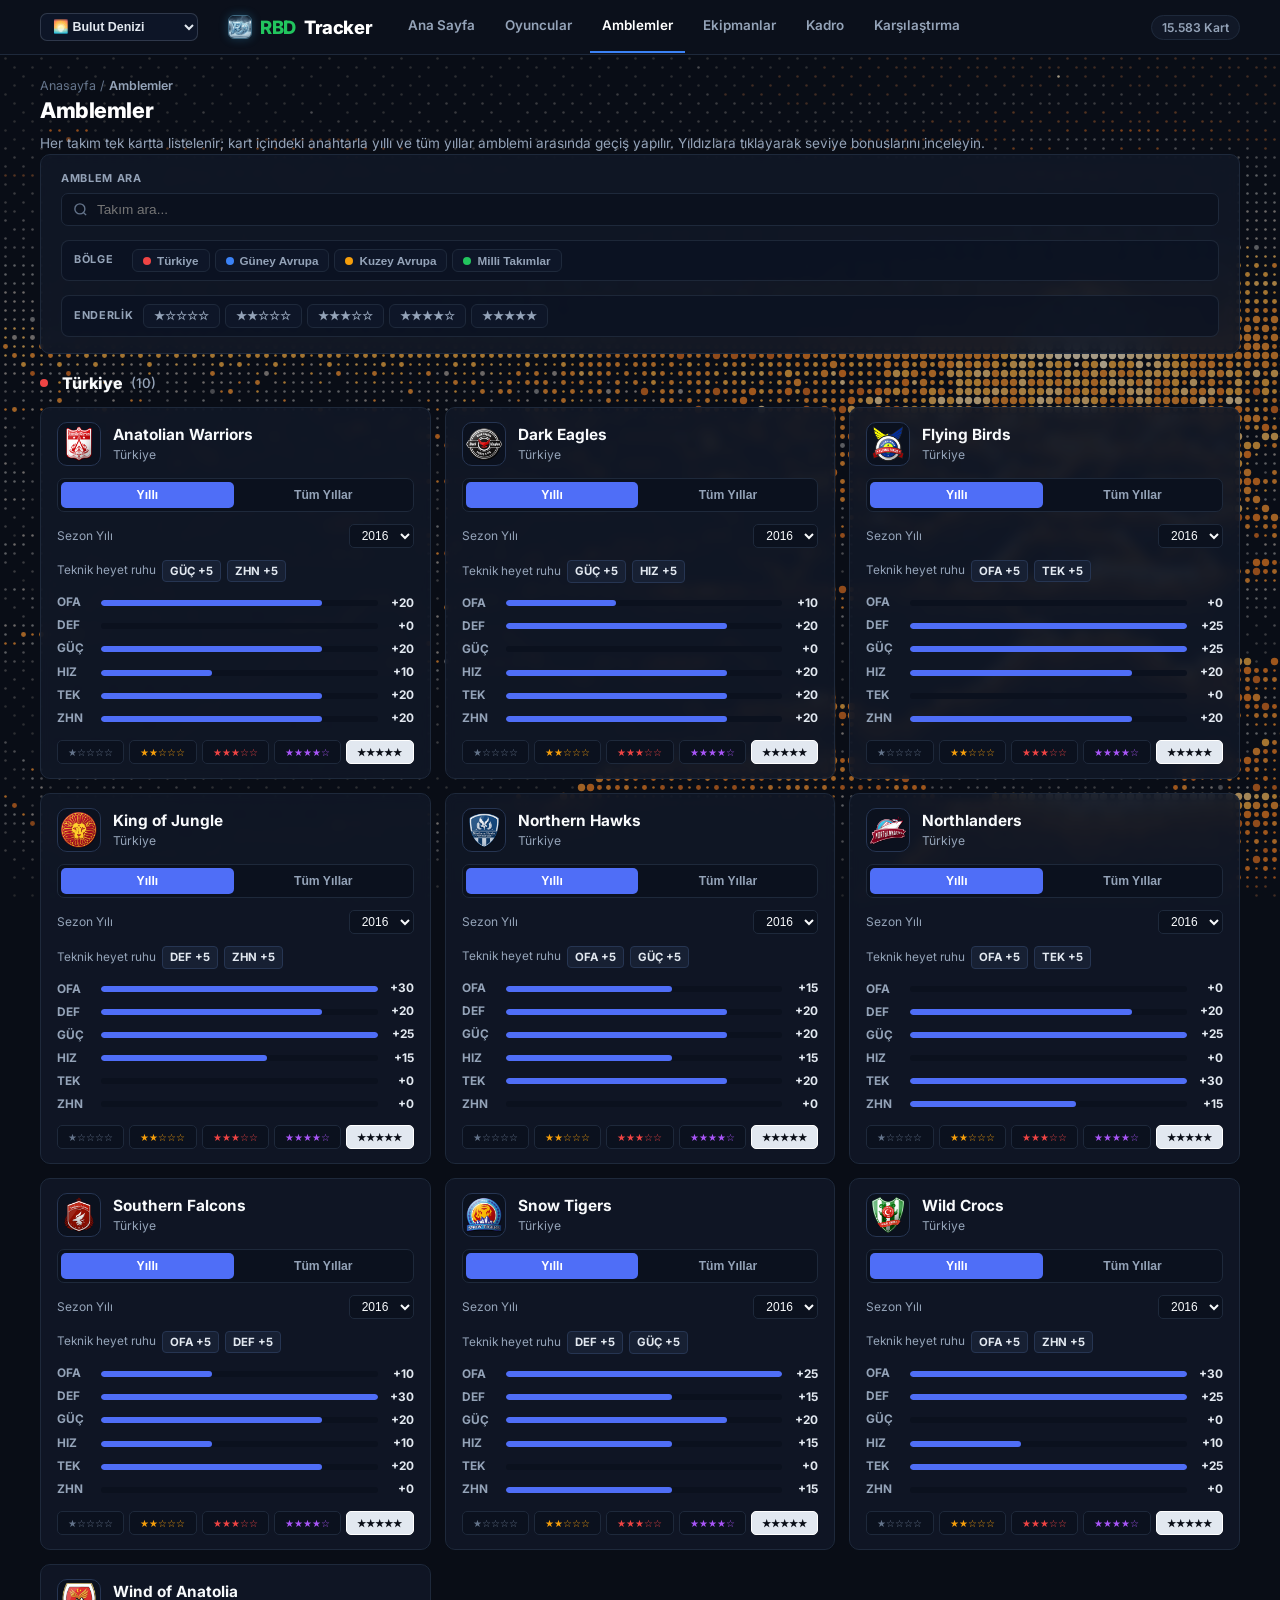
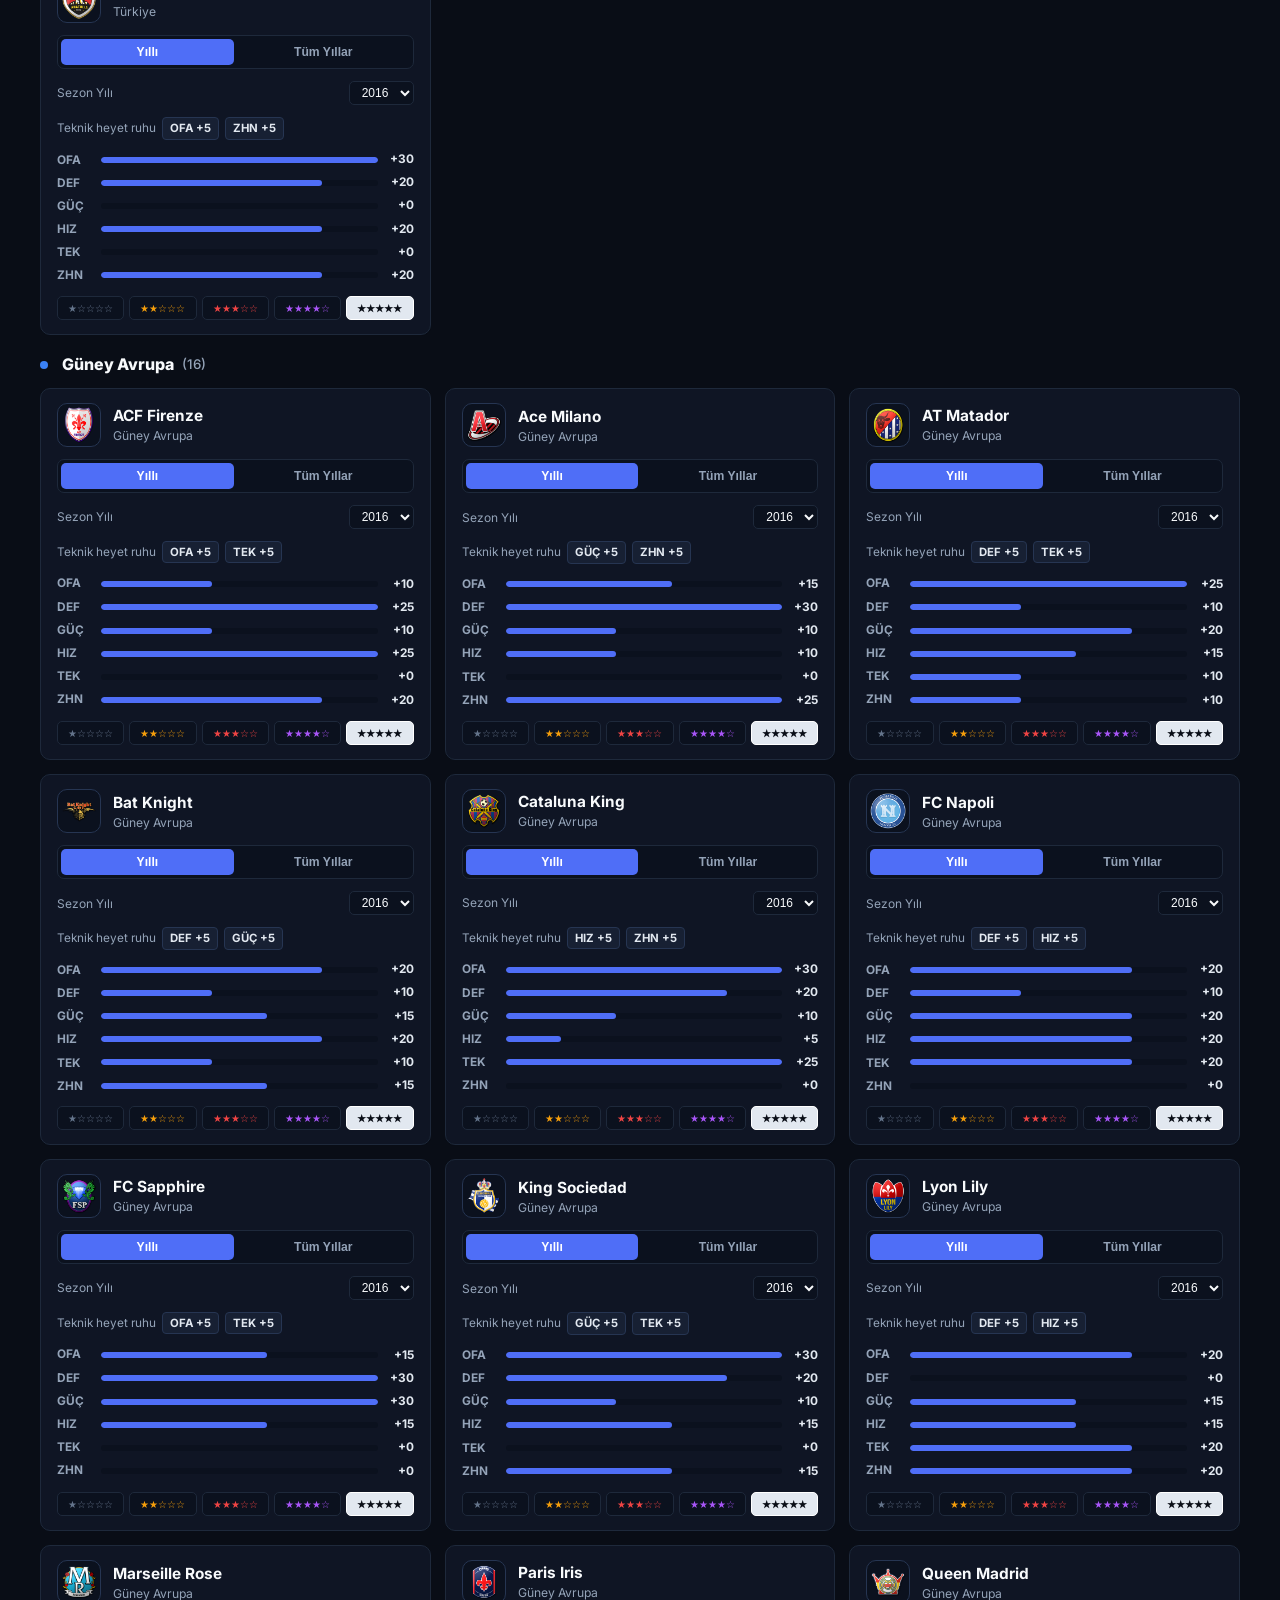
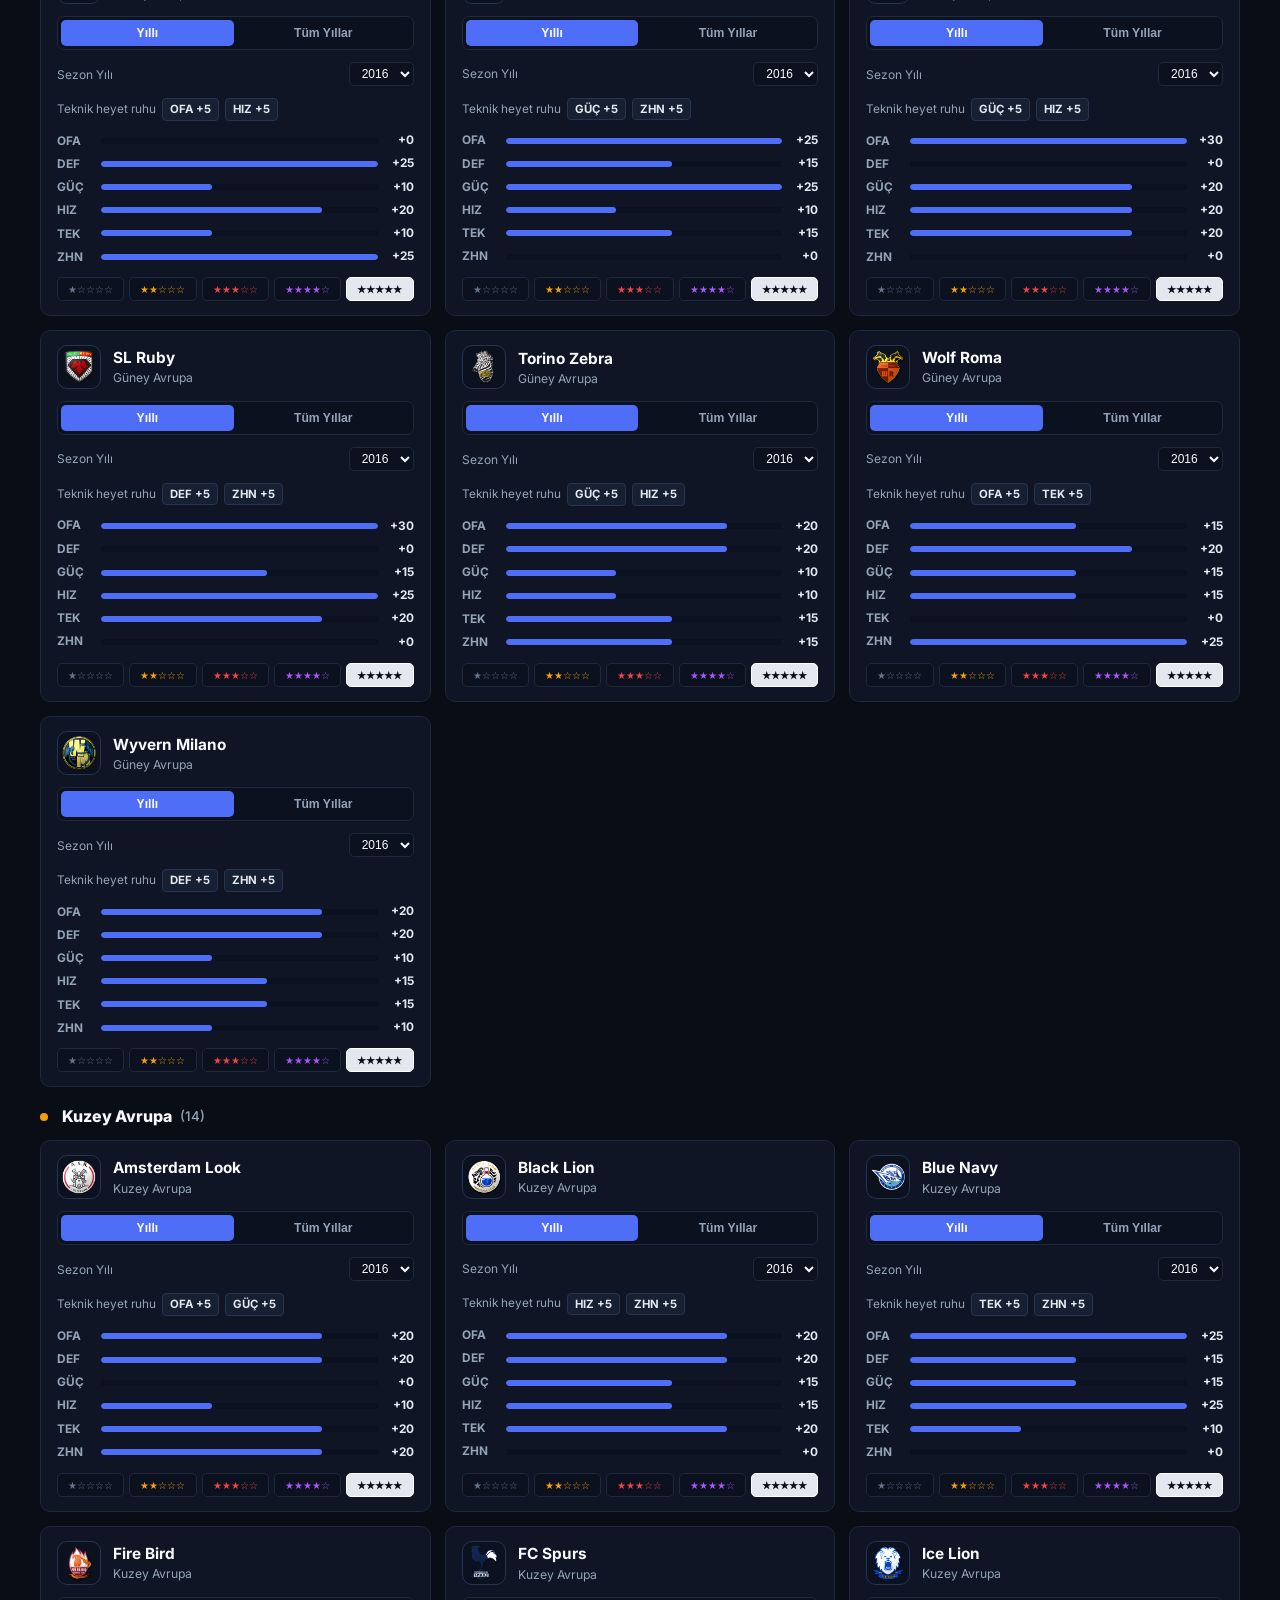
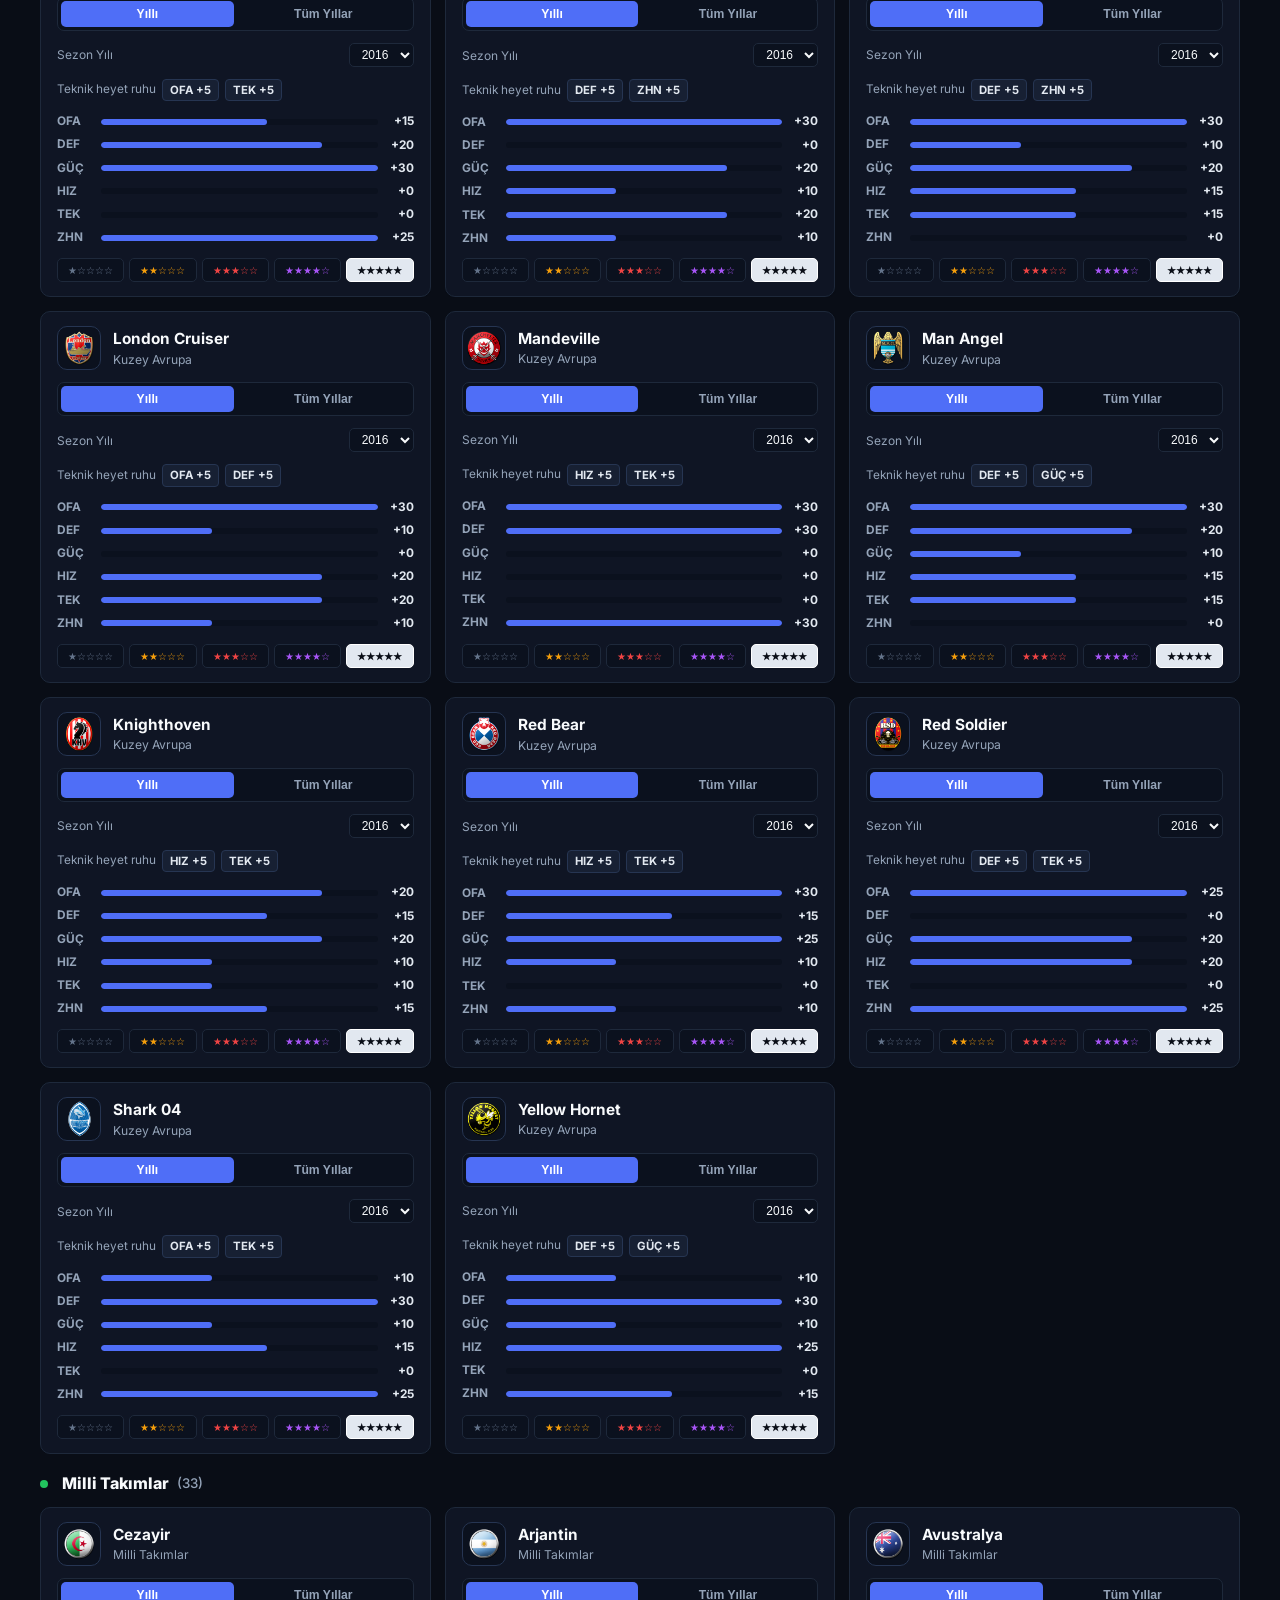
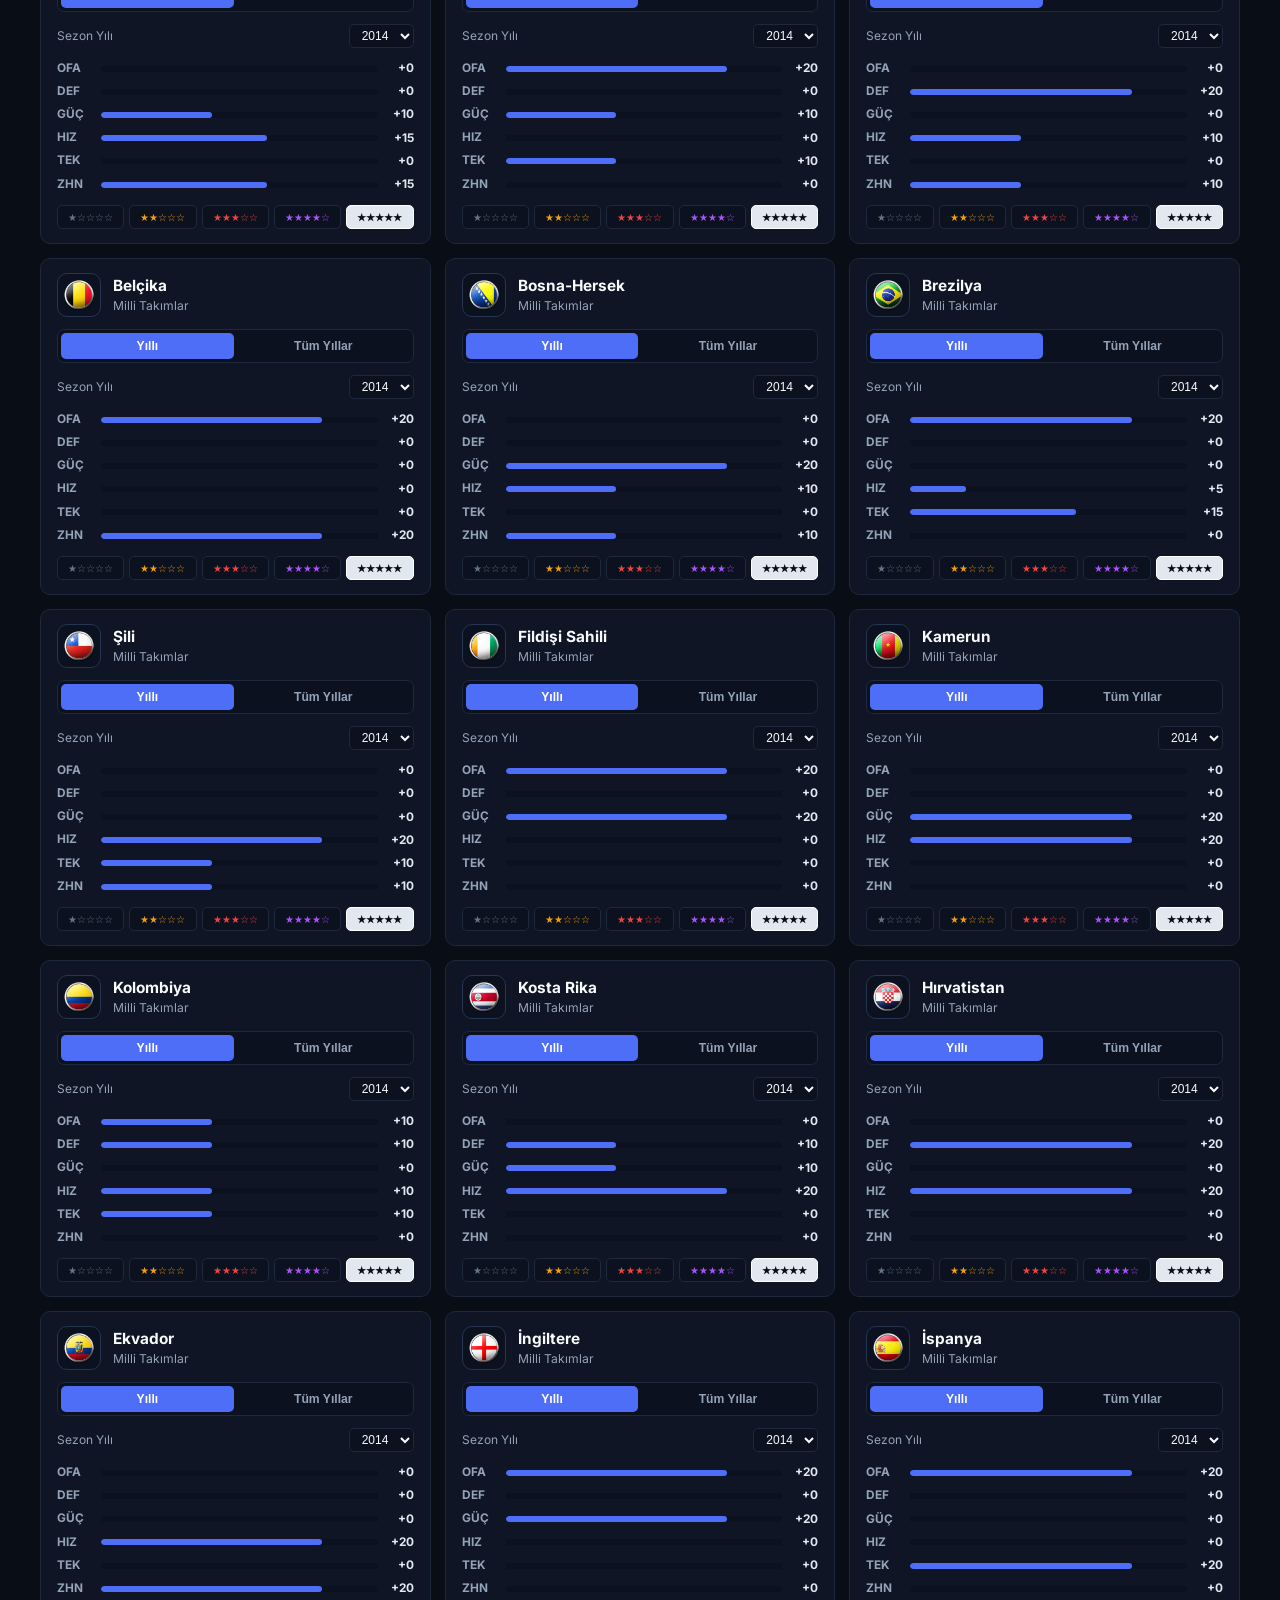
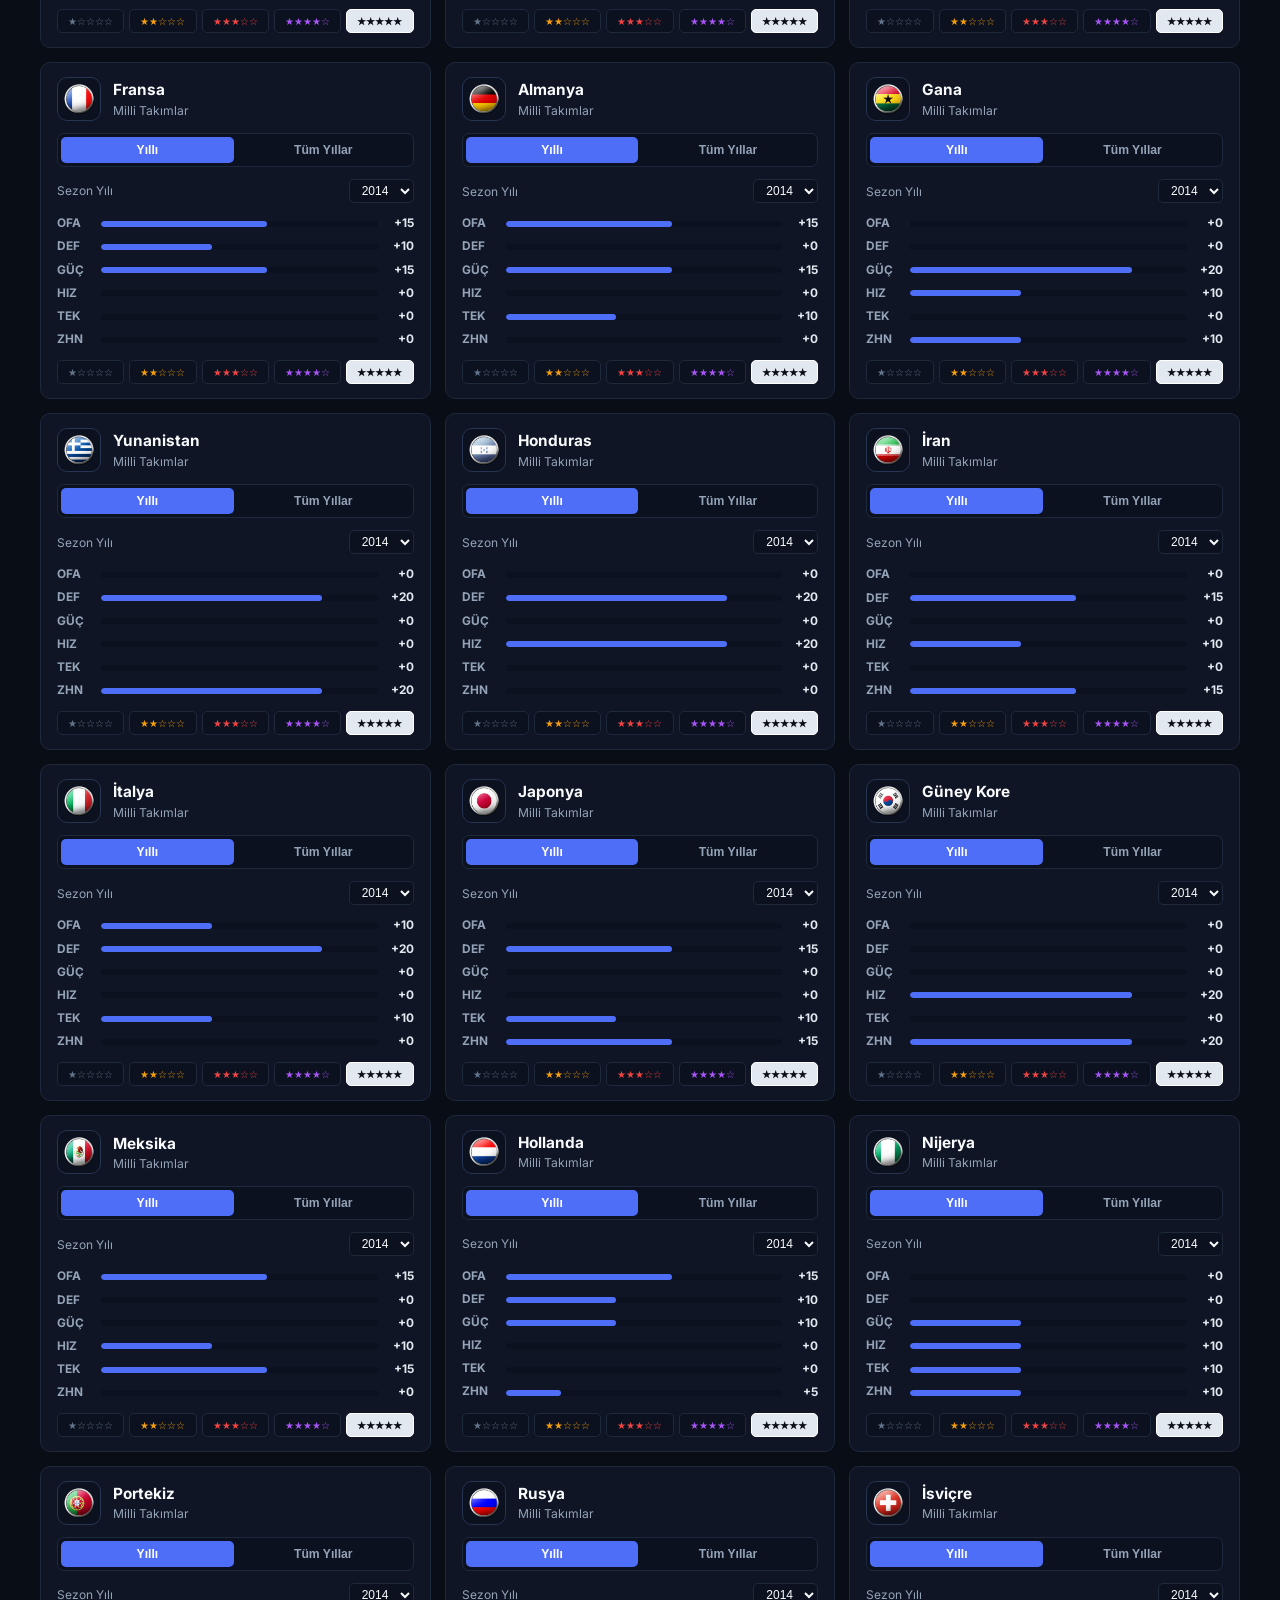
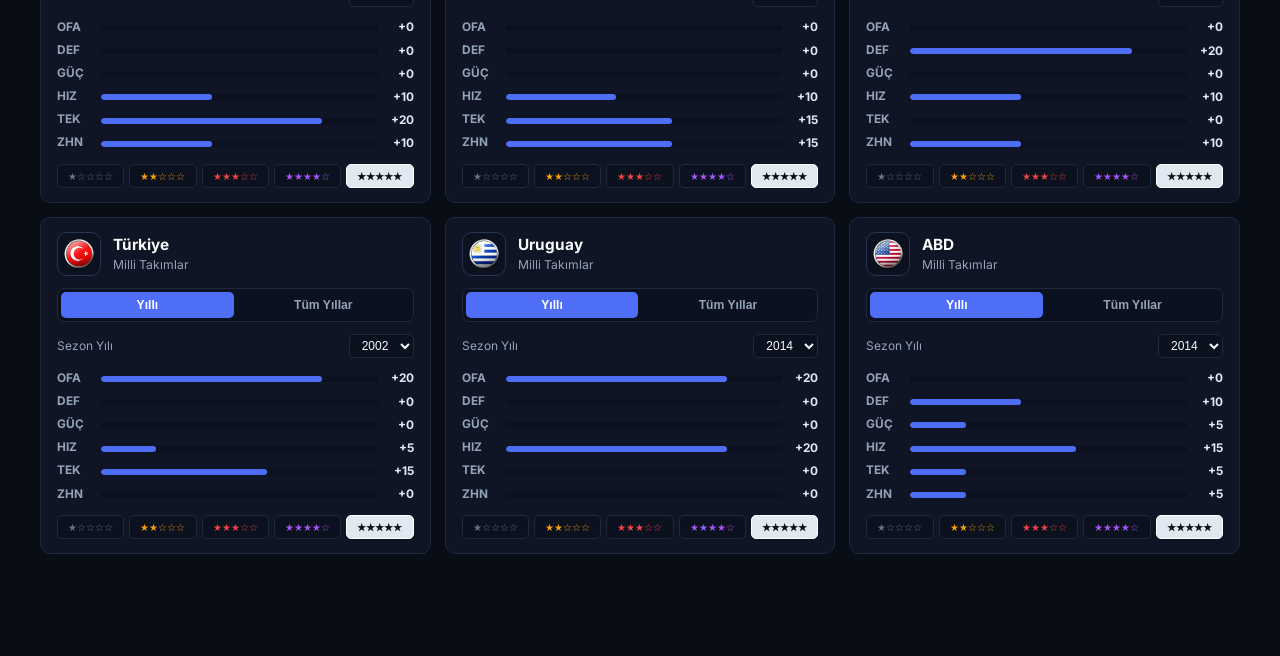
==== commit 08cd67ac: "hata 2.0.0.3" ====
--- a/amblemler.html
+++ b/amblemler.html
@@ -4,6 +4,22 @@
   <meta charset="UTF-8" />
   <meta name="viewport" content="width=device-width, initial-scale=1.0" />
   <title>RBDTracker — Amblemler</title>
+  <meta name="description" content="Rebound oyuncu kartları veritabanı ve kadro kurucu: 15.583 kart, istatistikler, takım ruhu amblemleri, ekipman simülatörü ve oyuncu karşılaştırma." />
+  <meta name="theme-color" content="#38bdf8" />
+  <meta property="og:type" content="website" />
+  <meta property="og:site_name" content="RBDTracker" />
+  <meta property="og:url" content="https://rbdtracker.com.tr/" />
+  <meta property="og:title" content="RBDTracker · Rebound Kart Veritabanı" />
+  <meta property="og:description" content="Rebound oyuncu kartları veritabanı ve kadro kurucu: 15.583 kart, istatistikler, takım ruhu amblemleri, ekipman simülatörü ve oyuncu karşılaştırma." />
+  <meta property="og:image" content="https://rbdtracker.com.tr/assets/og-banner.png" />
+  <meta property="og:image:width" content="1200" />
+  <meta property="og:image:height" content="630" />
+  <meta name="twitter:card" content="summary_large_image" />
+  <meta name="twitter:title" content="RBDTracker · Rebound Kart Veritabanı" />
+  <meta name="twitter:description" content="Rebound oyuncu kartları veritabanı ve kadro kurucu: 15.583 kart, istatistikler, takım ruhu amblemleri, ekipman simülatörü ve oyuncu karşılaştırma." />
+  <meta name="twitter:image" content="https://rbdtracker.com.tr/assets/og-banner.png" />
+  <link rel="icon" type="image/png" href="assets/favicon.png" />
+  <link rel="apple-touch-icon" href="assets/favicon.png" />
   <link rel="preconnect" href="https://fonts.googleapis.com">
   <link rel="preconnect" href="https://fonts.gstatic.com" crossorigin>
   <link href="https://fonts.googleapis.com/css2?family=Inter:wght@400;500;600;700;800&display=swap" rel="stylesheet">
@@ -25,7 +41,7 @@
           <option value="black-hole">🕳️ Kara Delik</option>
         </select>
         <a href="index.html" class="brand" data-nav="home">
-          <span class="brand-icon">⚽</span>
+          <img class="brand-logo-img" src="assets/favicon.png" alt="RBD" />
           <span class="brand-rvl">RBD</span><span class="brand-tracker">Tracker</span>
         </a>
         <nav class="nav-links" id="mainNav">
--- a/styles.css
+++ b/styles.css
@@ -71,6 +71,15 @@
   font-size: 1.15rem;
 }
 
+.brand-logo-img {
+  width: 24px;
+  height: 24px;
+  border-radius: 6px;
+  object-fit: cover;
+  border: 1px solid rgba(125, 211, 252, 0.45);
+  box-shadow: 0 0 10px rgba(56, 189, 248, 0.25);
+}
+
 .brand-rvl {
   color: var(--accent-green);
 }
@@ -147,6 +156,8 @@
 
 /* Filter Panel */
 .filter-panel {
+  position: relative;
+  z-index: 40;
   background-color: var(--bg-card);
   border: 1px solid var(--border-color);
   border-radius: 10px;
@@ -354,38 +365,74 @@
   border-color: #334155;
 }
 
-/* Role pill active colors */
+/* Role pill colors (unselected border + active fill) */
+.pill-fw {
+  border-color: rgba(239, 68, 68, 0.65);
+}
+.pill-fw:hover {
+  border-color: #ef4444;
+}
 .pill-fw.active {
   background: #dc2626;
   border-color: #ef4444;
   color: #fff;
 }
 
+.pill-mf {
+  border-color: rgba(34, 197, 94, 0.65);
+}
+.pill-mf:hover {
+  border-color: #22c55e;
+}
 .pill-mf.active {
   background: #16a34a;
   border-color: #22c55e;
   color: #fff;
 }
 
+.pill-df {
+  border-color: rgba(59, 130, 246, 0.65);
+}
+.pill-df:hover {
+  border-color: #3b82f6;
+}
 .pill-df.active {
   background: #2563eb;
   border-color: #3b82f6;
   color: #fff;
 }
 
+.pill-gk {
+  border-color: rgba(245, 158, 11, 0.65);
+}
+.pill-gk:hover {
+  border-color: #f59e0b;
+}
 .pill-gk.active {
   background: #d97706;
   border-color: #f59e0b;
   color: #fff;
 }
 
-/* Card Grade pill active colors */
+/* Card Grade pill colors (unselected border + active fill) */
+.pill-gold {
+  border-color: rgba(253, 224, 71, 0.65);
+}
+.pill-gold:hover {
+  border-color: #fde047;
+}
 .pill-gold.active {
   background: linear-gradient(135deg, #f59e0b, #eab308);
   border-color: #fde047;
   color: #090d16;
 }
 
+.pill-master {
+  border-color: rgba(185, 198, 216, 0.65);
+}
+.pill-master:hover {
+  border-color: #b9c6d8;
+}
 .pill-master.active {
   background: linear-gradient(135deg, #b9c6d8 0%, #1E293B 100%);
   border-color: #b9c6d8;
@@ -393,30 +440,60 @@
   text-shadow: 0 1px 2px rgba(0, 0, 0, 0.7);
 }
 
+.pill-elite {
+  border-color: rgba(168, 85, 247, 0.65);
+}
+.pill-elite:hover {
+  border-color: #a855f7;
+}
 .pill-elite.active {
   background: #7e22ce;
   border-color: #a855f7;
   color: #fff;
 }
 
+.pill-rare {
+  border-color: rgba(239, 68, 68, 0.65);
+}
+.pill-rare:hover {
+  border-color: #ef4444;
+}
 .pill-rare.active {
   background: #dc2626;
   border-color: #ef4444;
   color: #fff;
 }
 
+.pill-special {
+  border-color: rgba(249, 115, 22, 0.65);
+}
+.pill-special:hover {
+  border-color: #f97316;
+}
 .pill-special.active {
   background: #ea580c;
   border-color: #f97316;
   color: #fff;
 }
 
+.pill-normal {
+  border-color: rgba(148, 163, 184, 0.55);
+}
+.pill-normal:hover {
+  border-color: #94a3b8;
+}
 .pill-normal.active {
   background: #475569;
   border-color: #94a3b8;
   color: #fff;
 }
 
+.pill-region {
+  border-color: rgba(56, 189, 248, 0.65);
+}
+.pill-region:hover {
+  border-color: #38bdf8;
+}
 .pill-region.active {
   background: #0284c7;
   border-color: #38bdf8;
@@ -3841,3 +3918,96 @@
   font-weight: 600;
   color: #7dd3fc;
 }
+
+/* Custom Team Picker with Icons & League Groups */
+.team-picker {
+  position: relative;
+  display: block;
+  width: 100%;
+  min-width: 0;
+}
+
+.team-picker-btn {
+  width: 100%;
+  display: inline-flex;
+  align-items: center;
+  justify-content: space-between;
+  gap: 8px;
+  text-align: left;
+  padding: 7px 11px;
+}
+
+.team-picker-btn-label {
+  display: inline-flex;
+  align-items: center;
+  gap: 7px;
+  min-width: 0;
+  overflow: hidden;
+  text-overflow: ellipsis;
+  white-space: nowrap;
+}
+
+.team-picker-caret {
+  font-size: 0.72rem;
+  color: var(--text-muted);
+  flex-shrink: 0;
+}
+
+.team-picker-icon {
+  width: 18px;
+  height: 18px;
+  object-fit: contain;
+  flex-shrink: 0;
+}
+
+.team-picker-menu {
+  position: absolute;
+  top: calc(100% + 5px);
+  left: 0;
+  min-width: 245px;
+  max-height: 360px;
+  overflow-y: auto;
+  background: var(--bg-card, #111827);
+  border: 1px solid var(--border-color);
+  border-radius: 9px;
+  box-shadow: 0 14px 34px rgba(0, 0, 0, 0.55);
+  padding: 5px;
+  z-index: 120;
+}
+
+.team-picker-group-hdr {
+  padding: 7px 9px 4px;
+  margin-top: 4px;
+  font-size: 0.7rem;
+  font-weight: 700;
+  letter-spacing: 0.05em;
+  text-transform: uppercase;
+  color: var(--accent-blue, #60a5fa);
+  border-top: 1px solid rgba(148, 163, 184, 0.14);
+}
+
+.team-picker-opt {
+  width: 100%;
+  display: flex;
+  align-items: center;
+  gap: 8px;
+  padding: 6px 9px;
+  border: none;
+  border-radius: 6px;
+  background: transparent;
+  color: var(--text-main);
+  font-size: 0.83rem;
+  text-align: left;
+  cursor: pointer;
+  transition: background 0.12s ease;
+}
+
+.team-picker-opt:hover {
+  background: rgba(96, 165, 250, 0.14);
+}
+
+.team-picker-opt.active {
+  background: rgba(59, 130, 246, 0.25);
+  color: #fff;
+  font-weight: 600;
+}
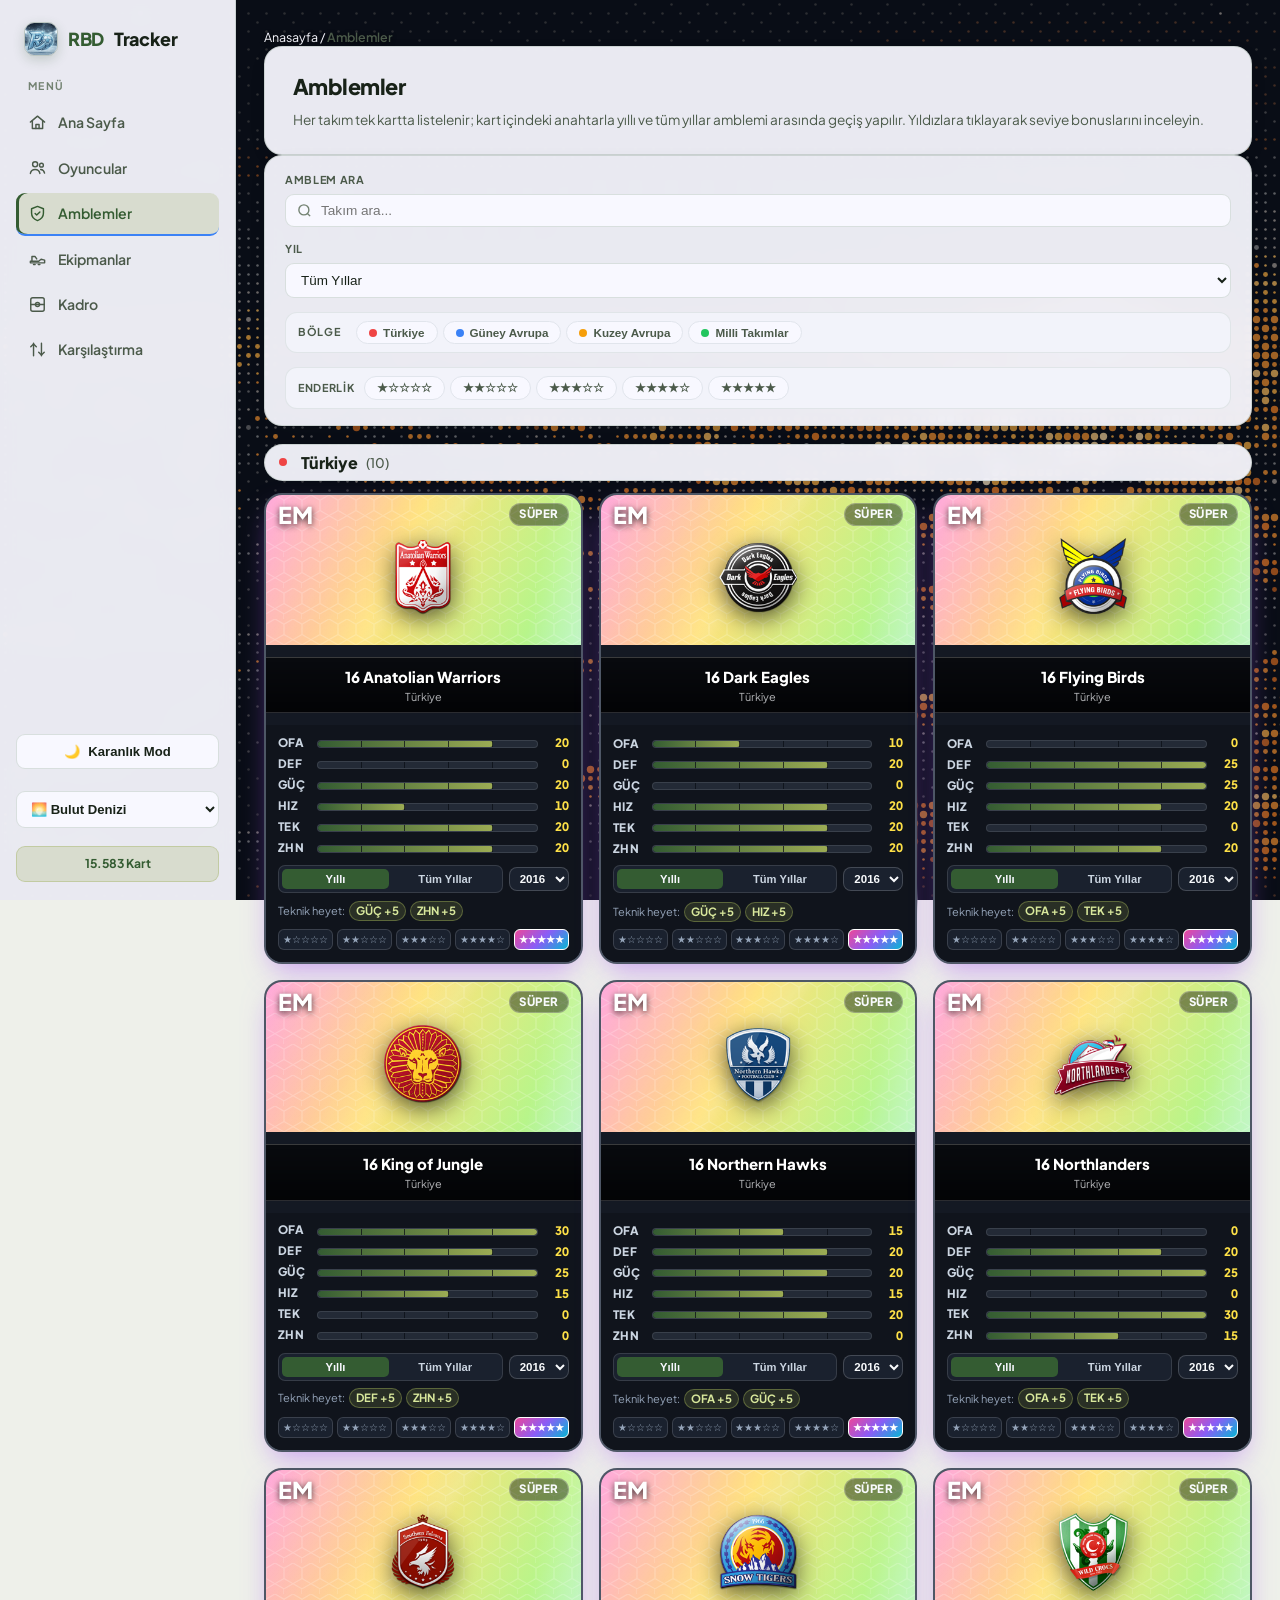
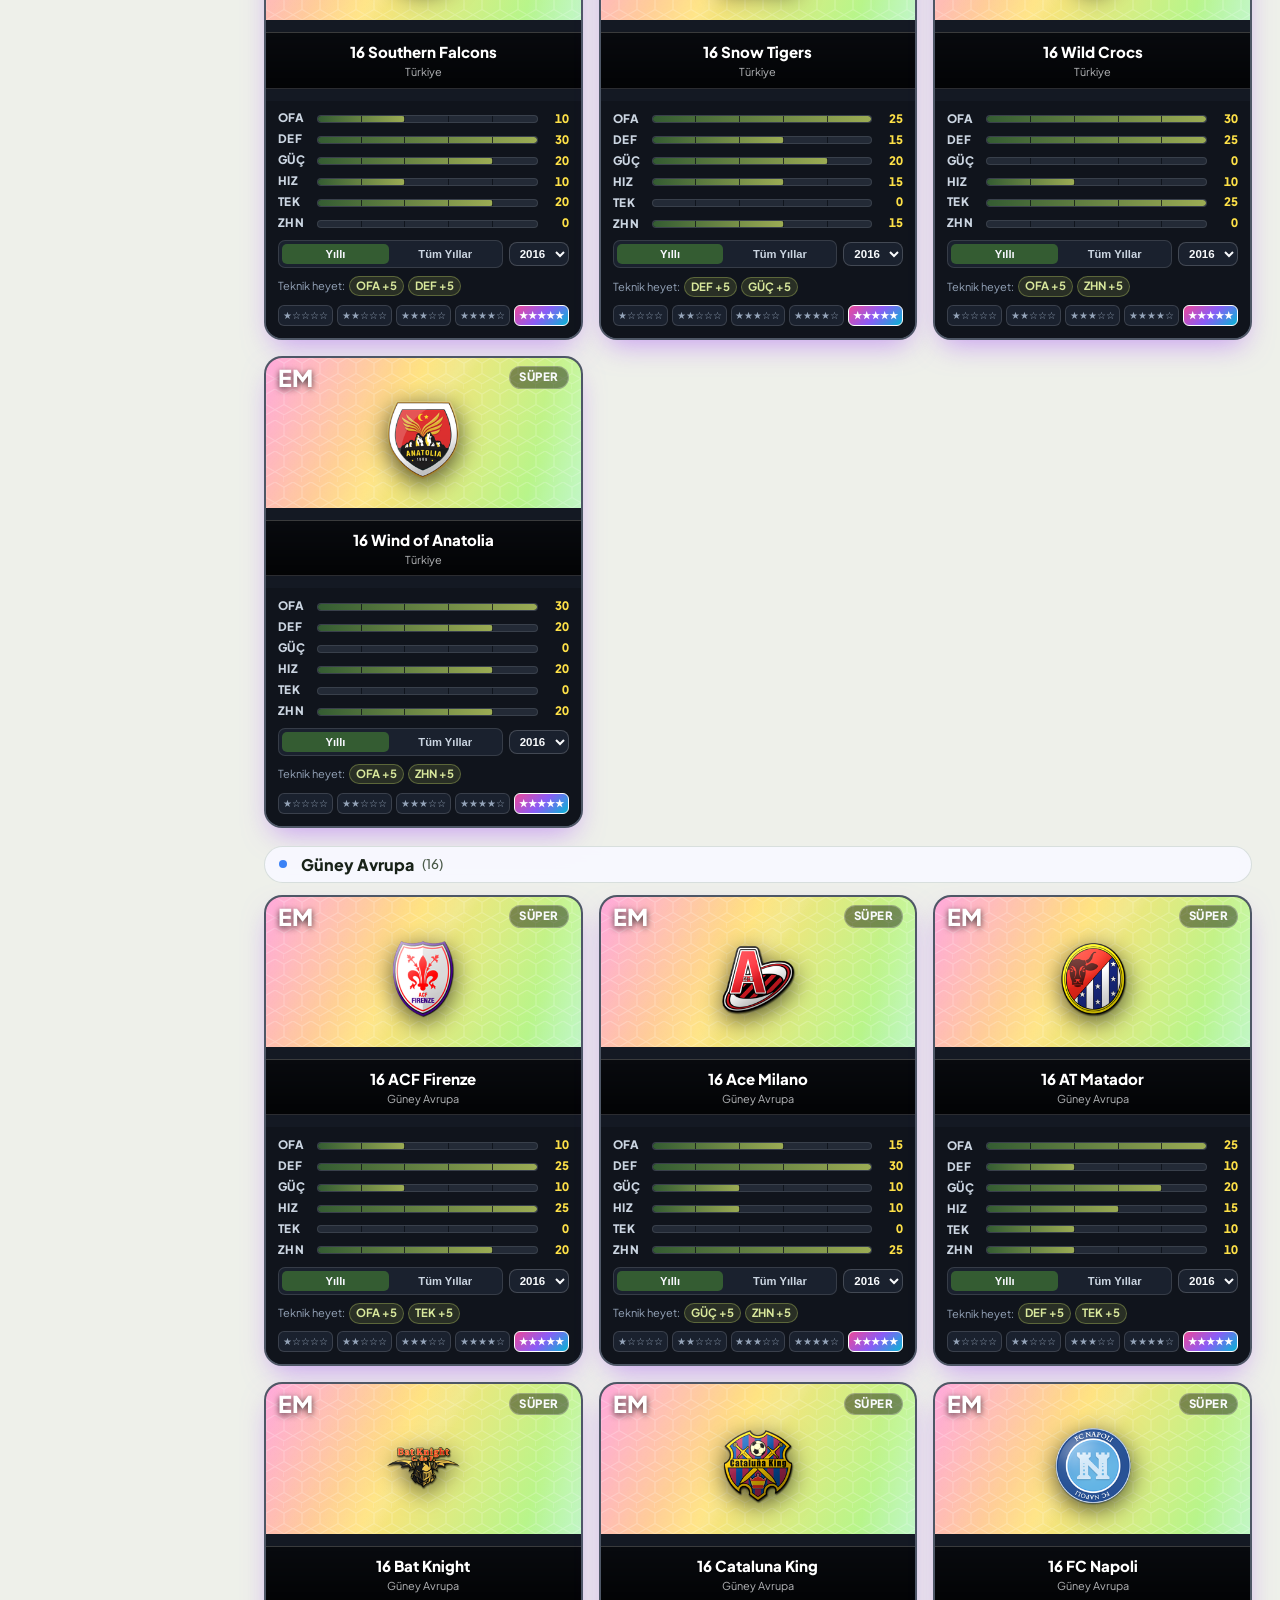
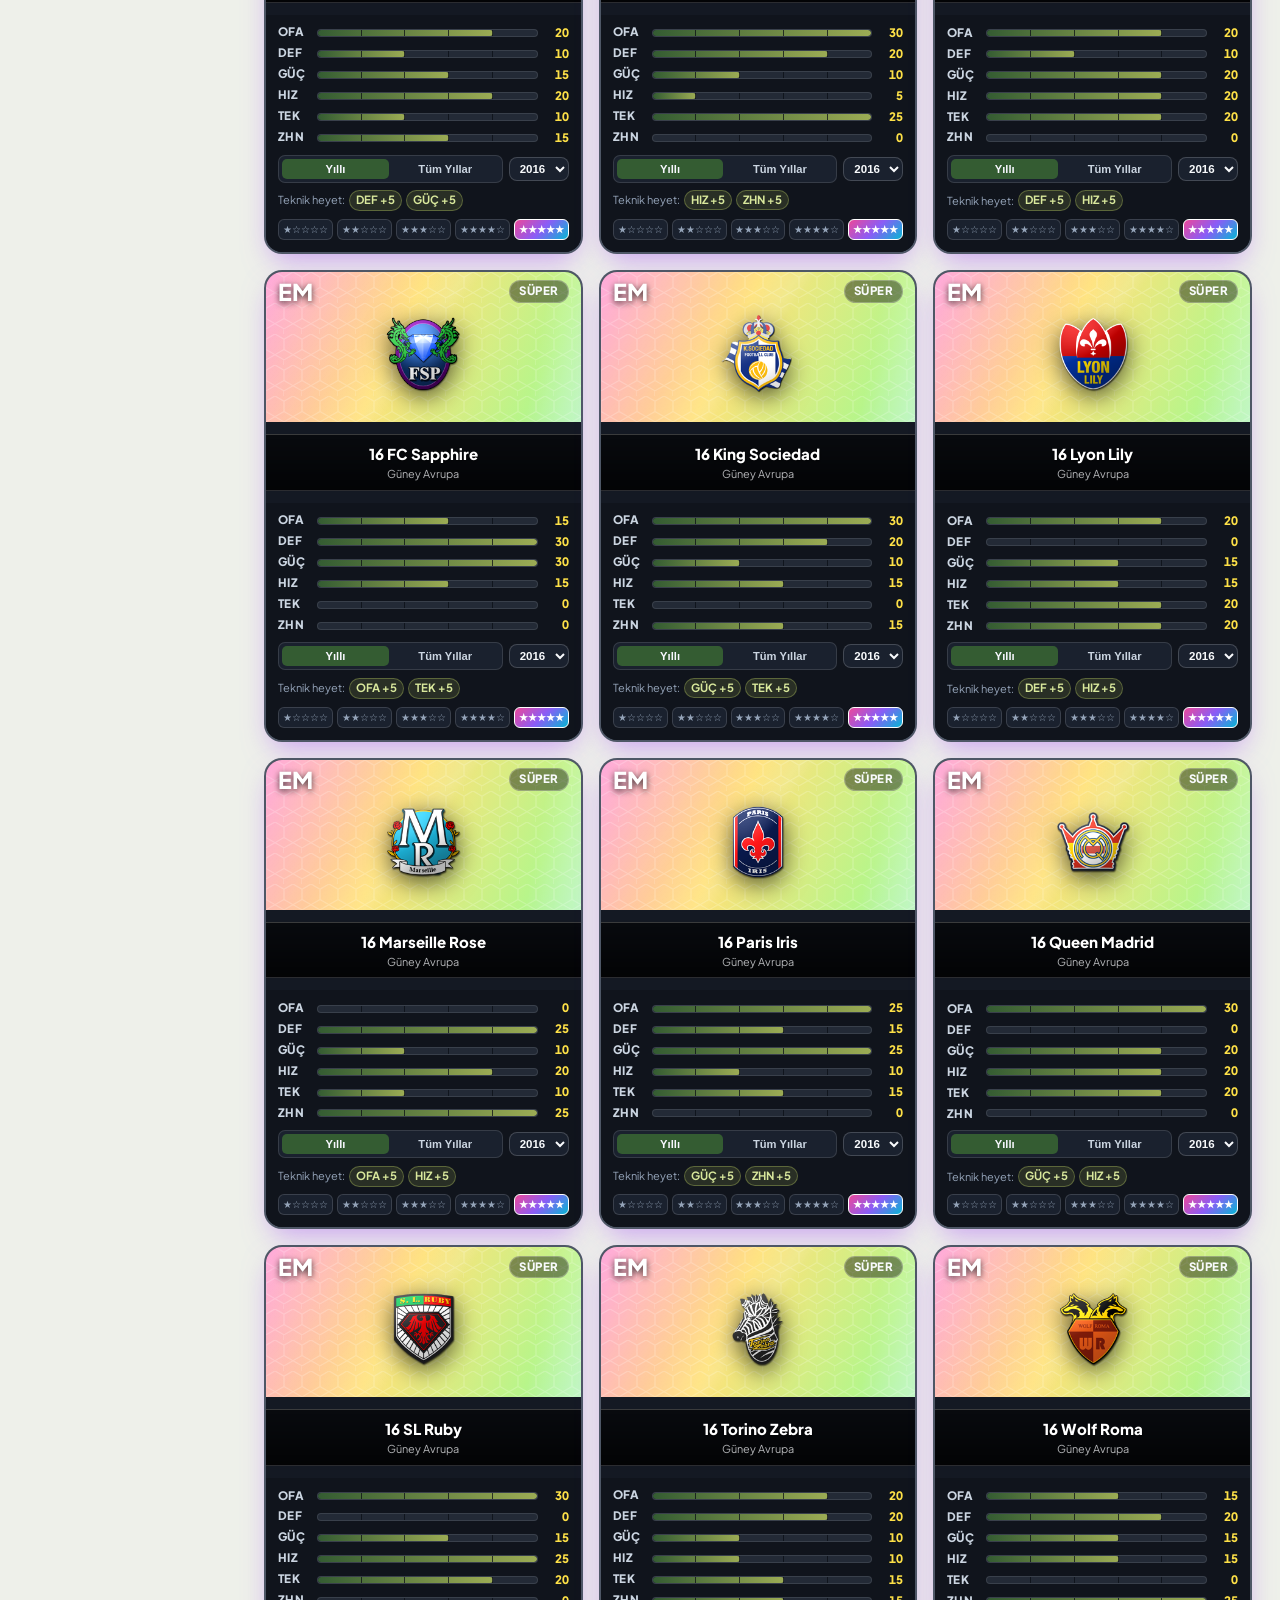
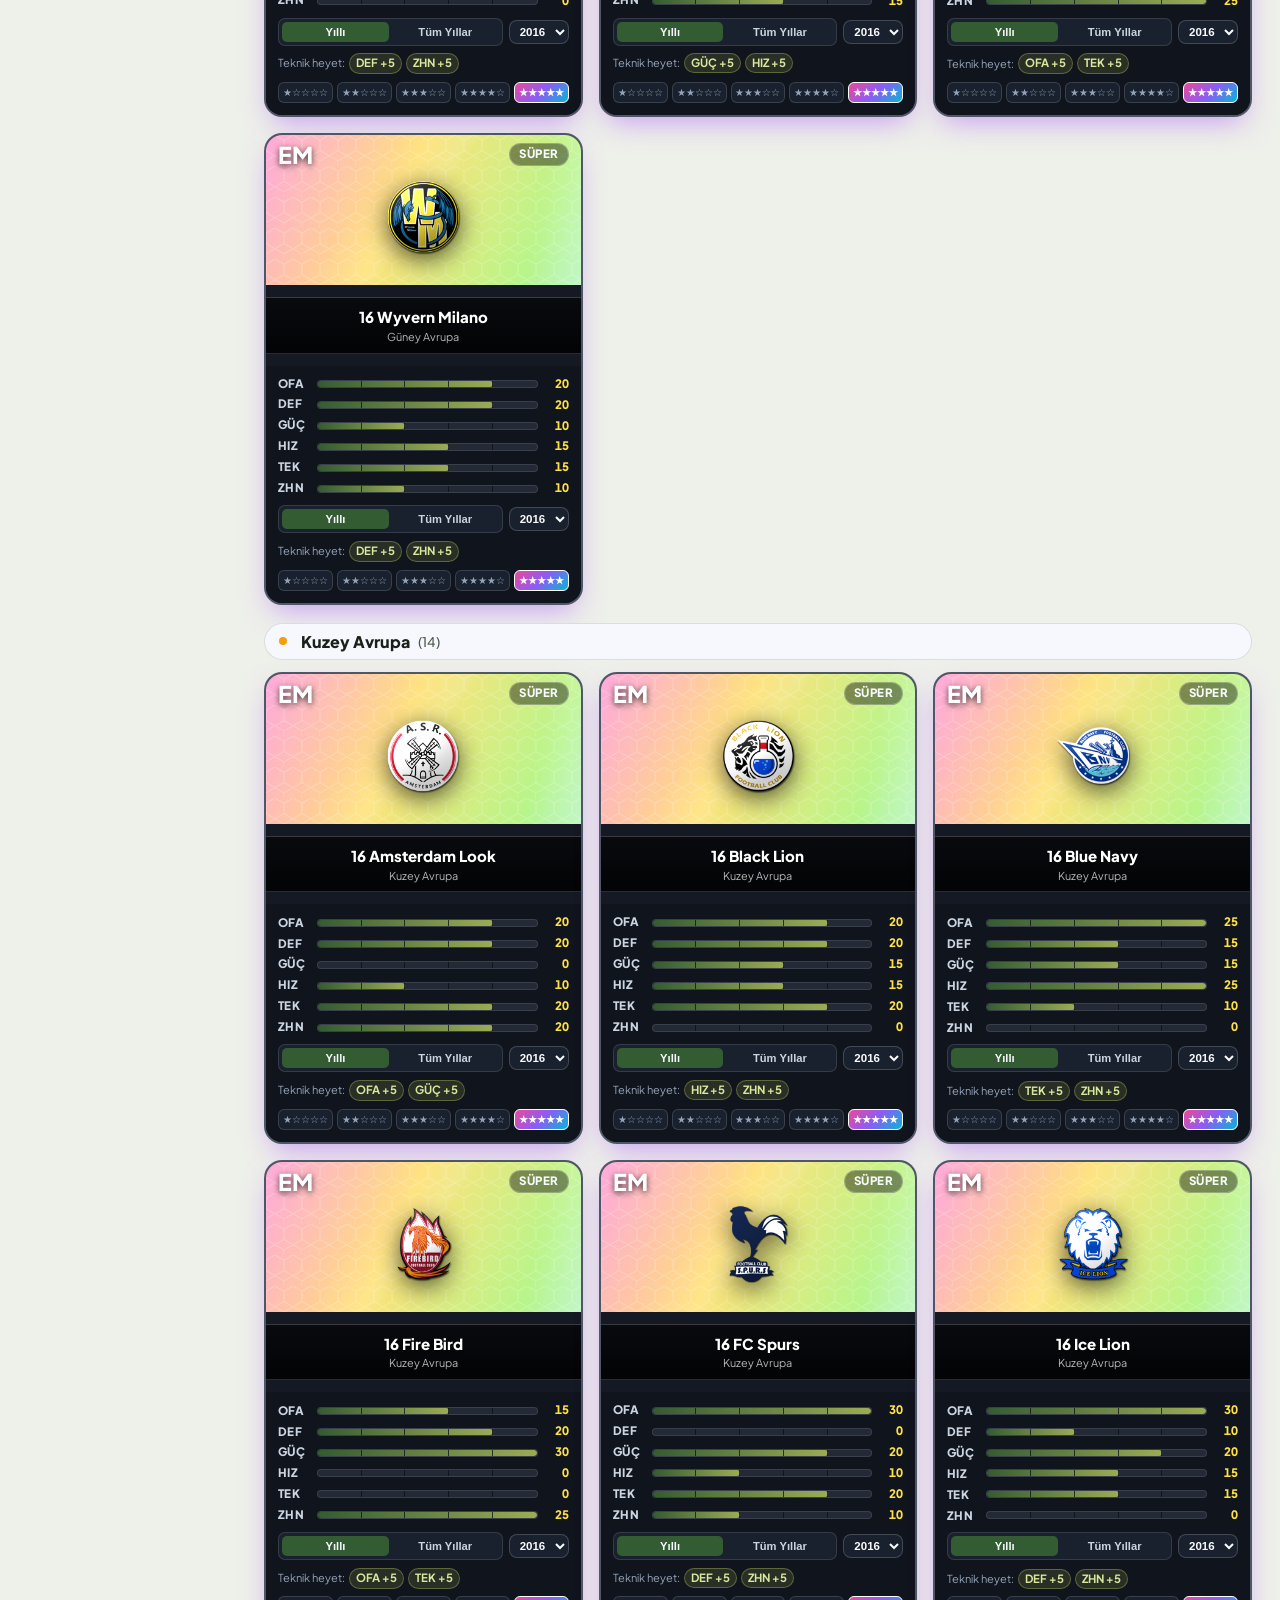
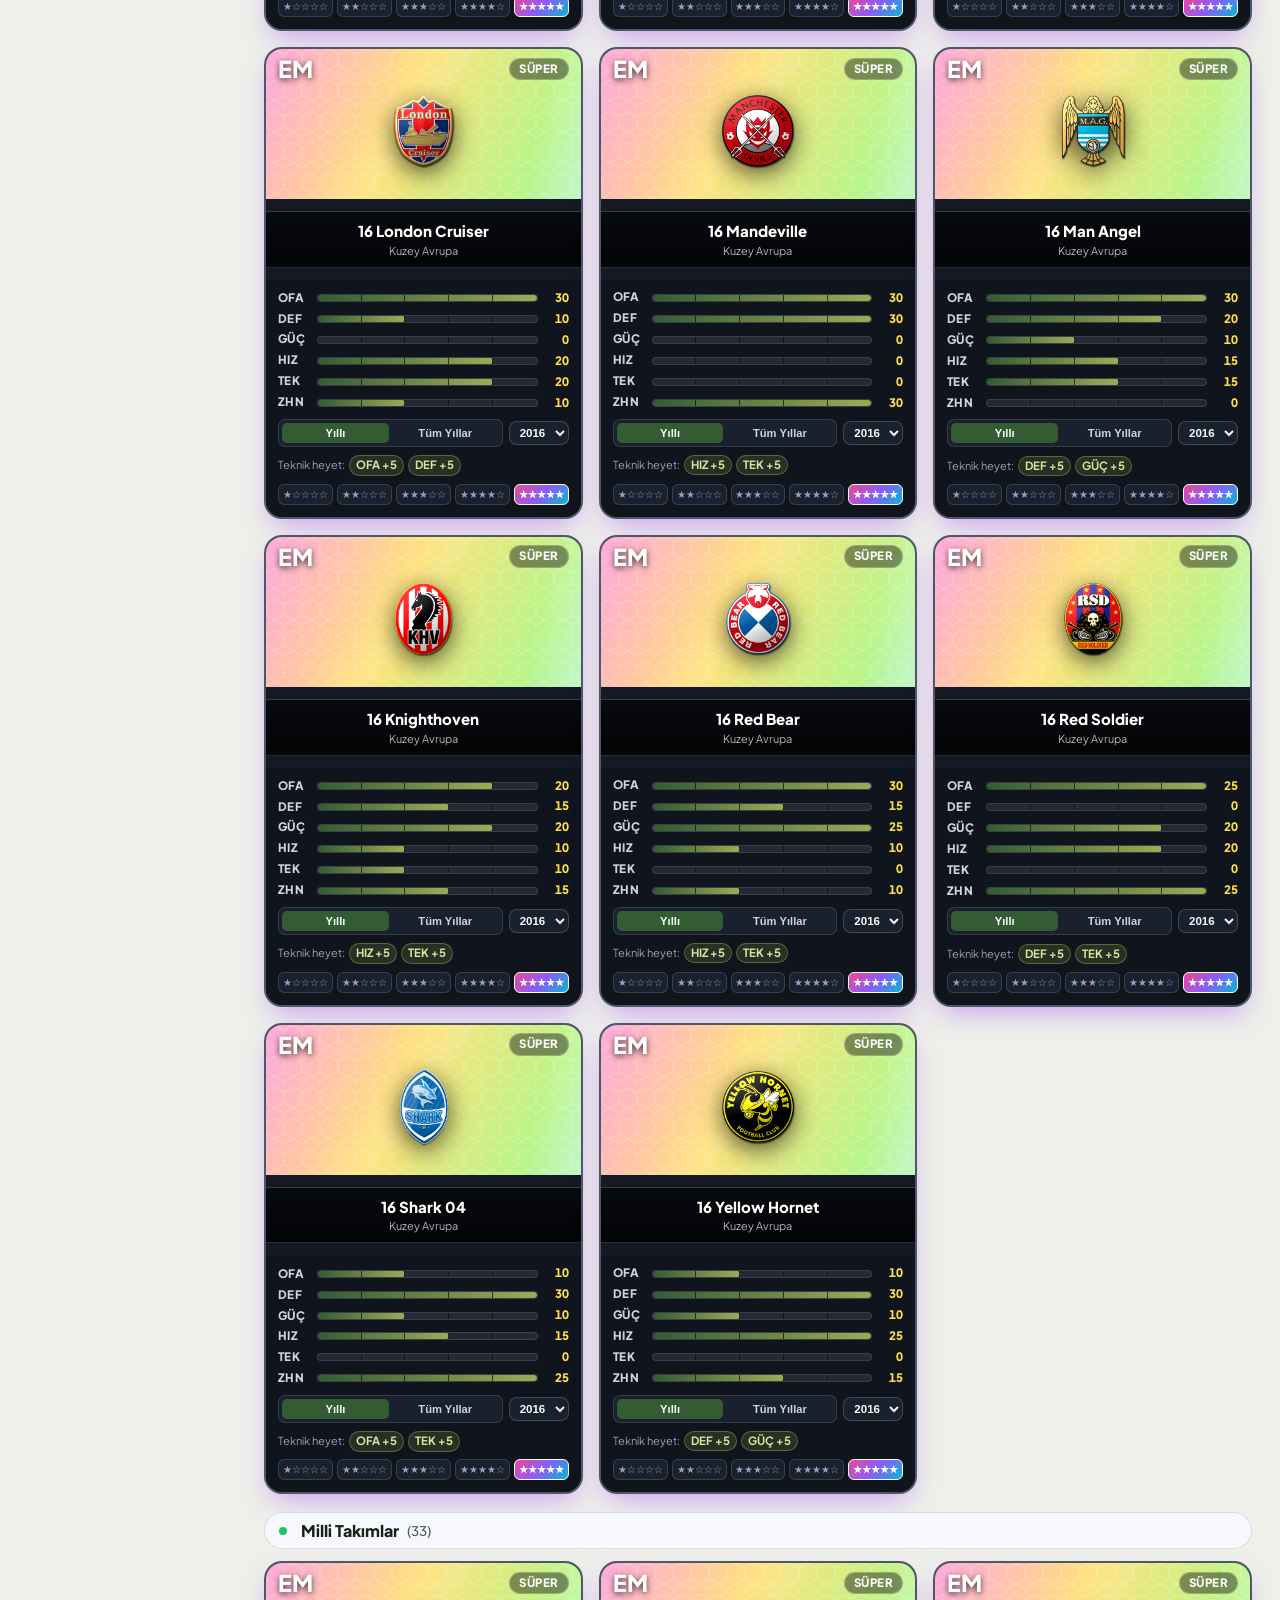
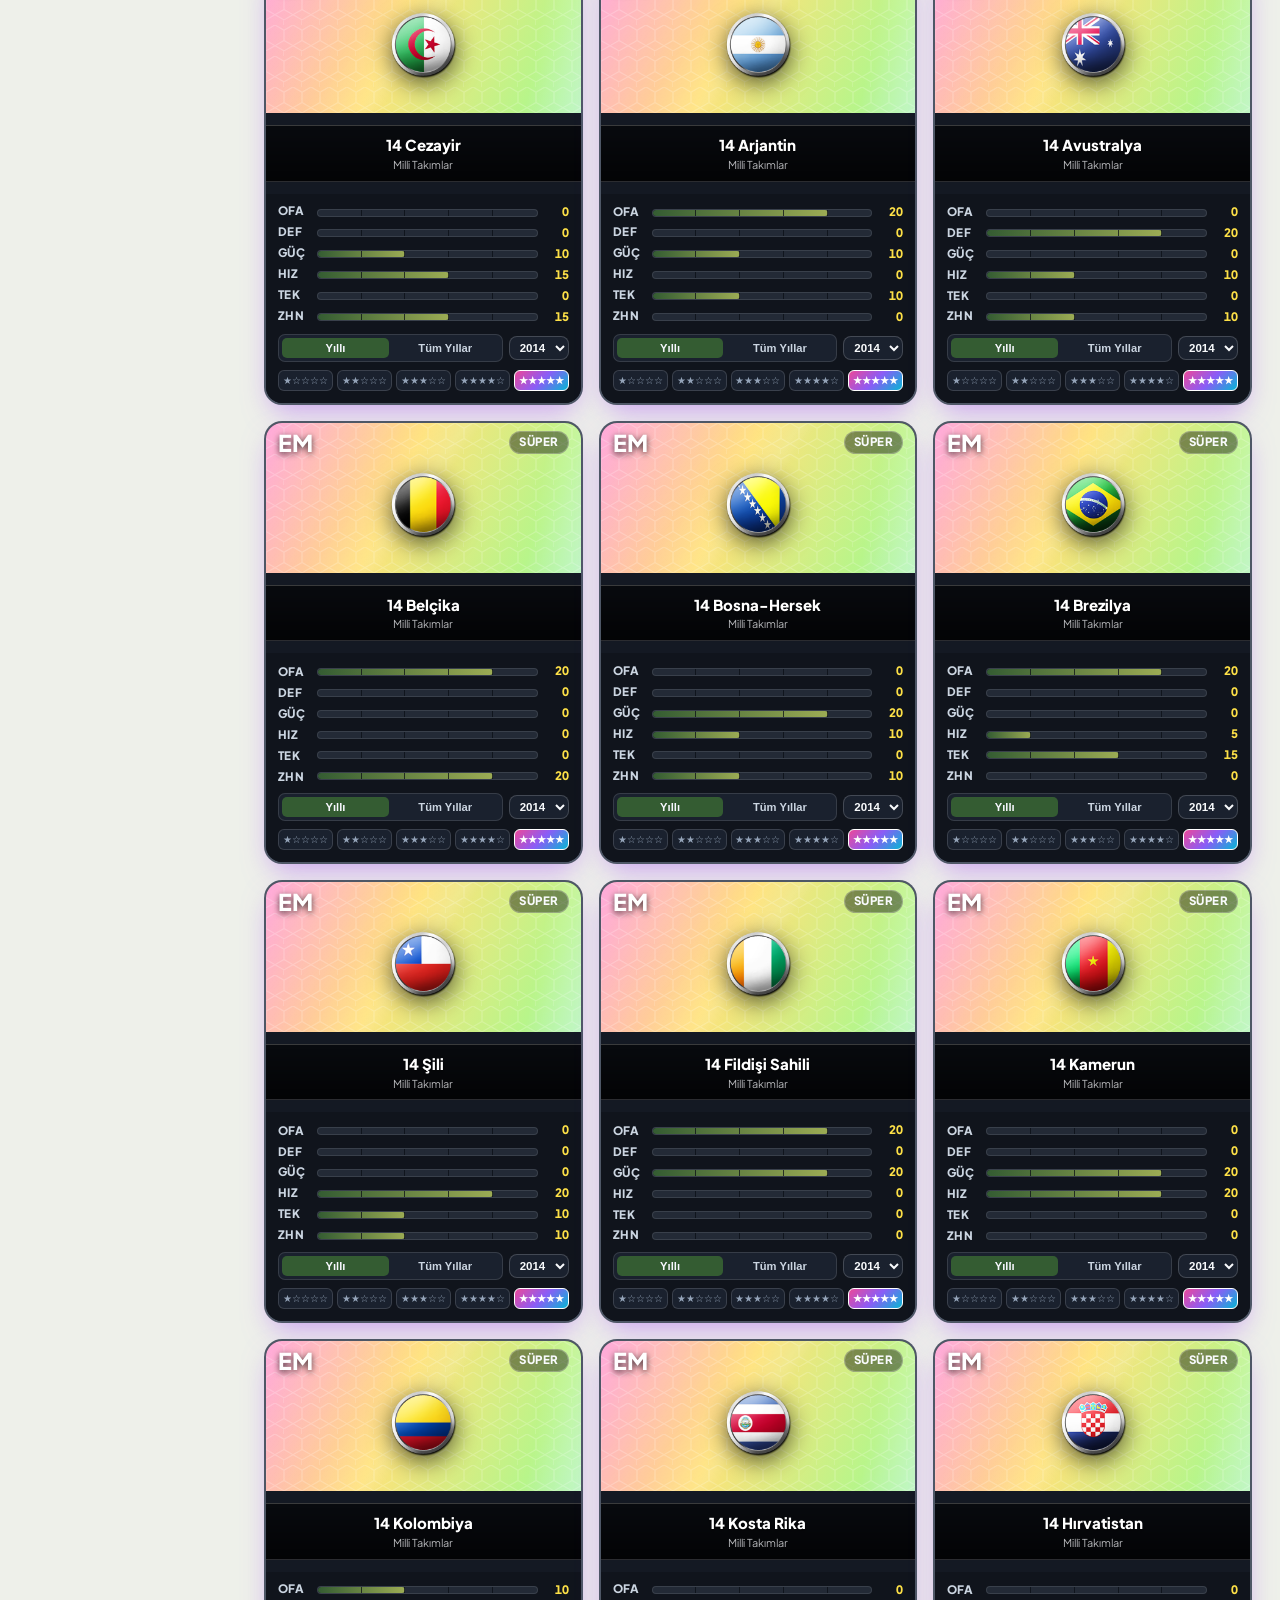
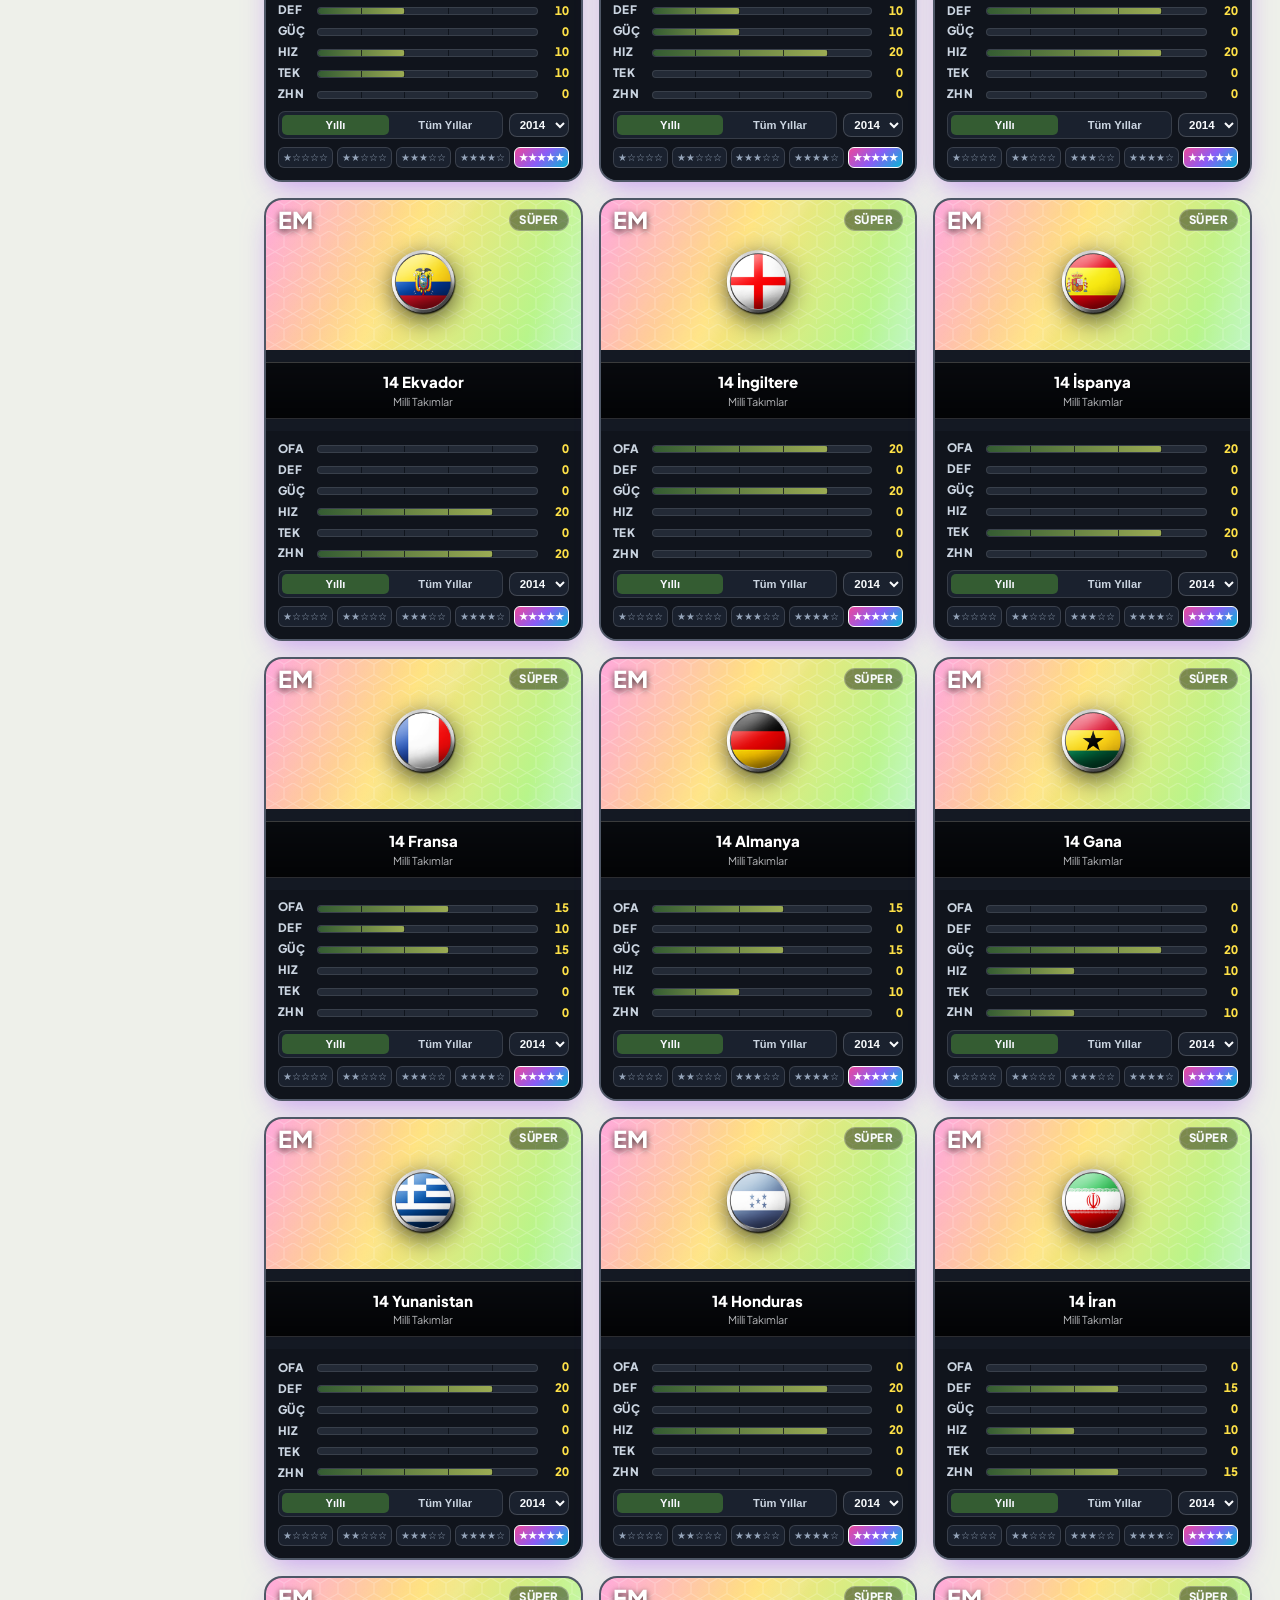
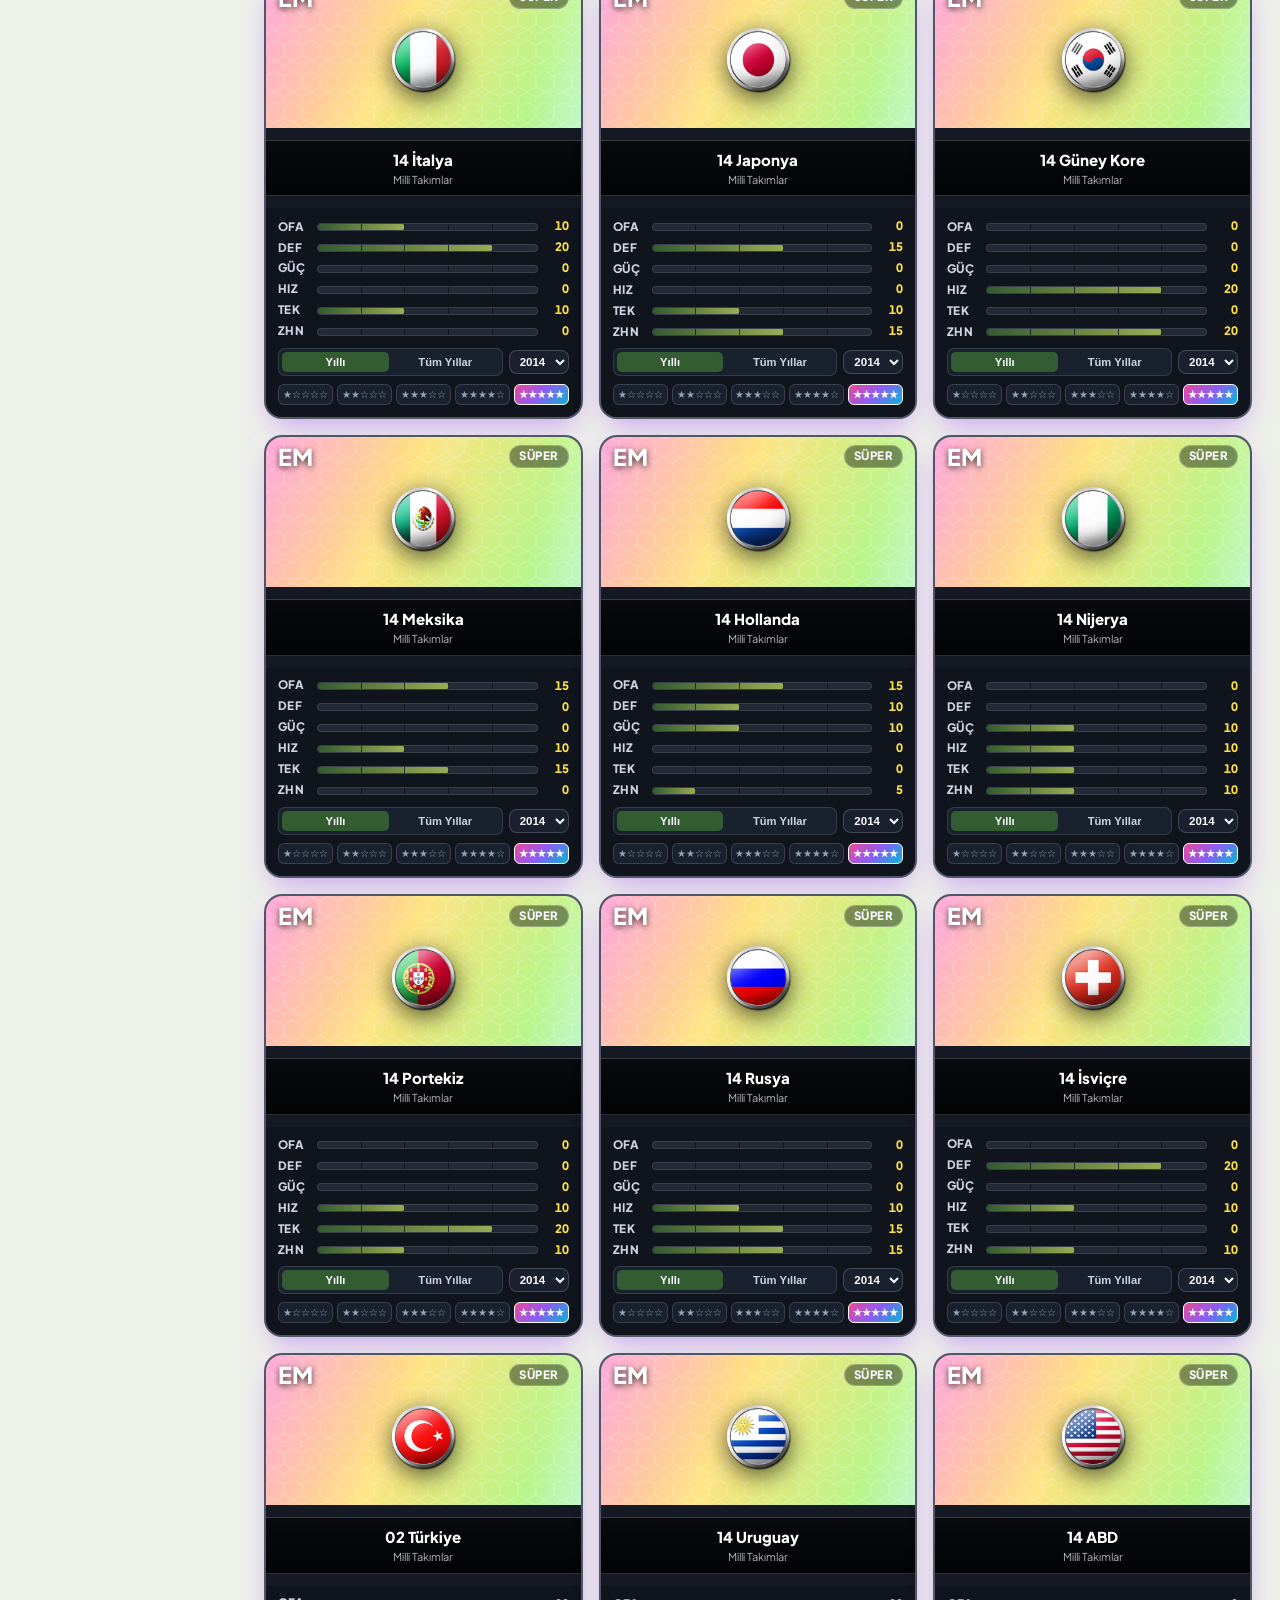
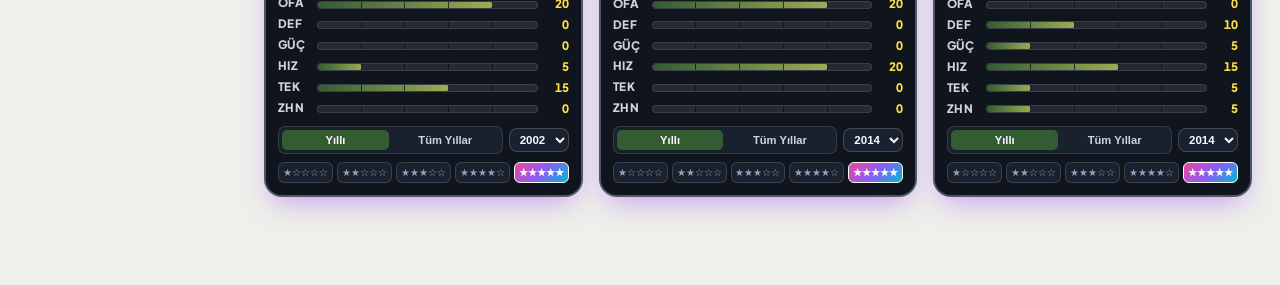
==== commit 127b36cd: "arayüz değişti v2" ====
--- a/amblemler.html
+++ b/amblemler.html
@@ -22,10 +22,12 @@
   <link rel="apple-touch-icon" href="assets/favicon.png" />
   <link rel="preconnect" href="https://fonts.googleapis.com">
   <link rel="preconnect" href="https://fonts.gstatic.com" crossorigin>
-  <link href="https://fonts.googleapis.com/css2?family=Inter:wght@400;500;600;700;800&display=swap" rel="stylesheet">
+  <link href="https://fonts.googleapis.com/css2?family=Plus+Jakarta+Sans:wght@400;500;600;700;800&display=swap" rel="stylesheet">
   <link rel="stylesheet" href="styles.css" />
+  <link rel="stylesheet" href="theme-light.css" />
 </head>
 <body data-page="emblems">
+  <script>try{if(localStorage.getItem("rbd_color_mode")==="dark")document.body.classList.add("theme-dark");}catch(_){}</script>
   <canvas id="asciiBgCanvas" aria-hidden="true"></canvas>
   <!-- Top Navbar -->
   <header class="navbar">
@@ -45,12 +47,12 @@
           <span class="brand-rvl">RBD</span><span class="brand-tracker">Tracker</span>
         </a>
         <nav class="nav-links" id="mainNav">
-          <a class="nav-link" href="index.html" data-tab="home">Ana Sayfa</a>
-          <a class="nav-link" href="oyuncular.html" data-tab="players">Oyuncular</a>
-          <a class="nav-link active" href="amblemler.html" data-tab="emblems">Amblemler</a>
-          <a class="nav-link" href="ekipmanlar.html" data-tab="equipments">Ekipmanlar</a>
-          <a class="nav-link" href="kadro.html" data-tab="squad">Kadro</a>
-          <a class="nav-link" href="karsilastirma.html" data-tab="compare">Karşılaştırma</a>
+          <a class="nav-link" href="index.html" data-tab="home"><span class="nav-ico"><svg viewBox="0 0 24 24" fill="none" stroke="currentColor" stroke-width="1.8" stroke-linecap="round" stroke-linejoin="round"><path d="M3 11.5 12 4l9 7.5"/><path d="M5.5 10v9.5h13V10"/><path d="M10 19.5v-5h4v5"/></svg></span><span class="nav-txt">Ana Sayfa</span></a>
+          <a class="nav-link" href="oyuncular.html" data-tab="players"><span class="nav-ico"><svg viewBox="0 0 24 24" fill="none" stroke="currentColor" stroke-width="1.8" stroke-linecap="round" stroke-linejoin="round"><circle cx="9" cy="8" r="3.2"/><path d="M3 19.5c.6-3.3 3-5 6-5s5.4 1.7 6 5"/><circle cx="17" cy="9" r="2.4"/><path d="M16 14.6c2.4.2 4.3 1.7 4.9 4.4"/></svg></span><span class="nav-txt">Oyuncular</span></a>
+          <a class="nav-link active" href="amblemler.html" data-tab="emblems"><span class="nav-ico"><svg viewBox="0 0 24 24" fill="none" stroke="currentColor" stroke-width="1.8" stroke-linecap="round" stroke-linejoin="round"><path d="M12 3 4.5 6v5.5c0 4.6 3.1 8 7.5 9.5 4.4-1.5 7.5-4.9 7.5-9.5V6z"/><path d="m9 12 2 2 4-4"/></svg></span><span class="nav-txt">Amblemler</span></a>
+          <a class="nav-link" href="ekipmanlar.html" data-tab="equipments"><span class="nav-ico"><svg viewBox="0 0 24 24" fill="none" stroke="currentColor" stroke-width="1.8" stroke-linecap="round" stroke-linejoin="round"><path d="M3 15.5h10.5l3-2.5 4.5 1v3.5H3z"/><path d="M5 15.5V9.5h4l2 3"/><path d="M7 19.5h2M13 19.5h2"/></svg></span><span class="nav-txt">Ekipmanlar</span></a>
+          <a class="nav-link" href="kadro.html" data-tab="squad"><span class="nav-ico"><svg viewBox="0 0 24 24" fill="none" stroke="currentColor" stroke-width="1.8" stroke-linecap="round" stroke-linejoin="round"><rect x="3.5" y="3.5" width="17" height="17" rx="2.5"/><path d="M3.5 12h17"/><circle cx="12" cy="12" r="2.6"/></svg></span><span class="nav-txt">Kadro</span></a>
+          <a class="nav-link" href="karsilastirma.html" data-tab="compare"><span class="nav-ico"><svg viewBox="0 0 24 24" fill="none" stroke="currentColor" stroke-width="1.8" stroke-linecap="round" stroke-linejoin="round"><path d="M7 4v16M17 4v16"/><path d="M3.5 8.5 7 5l3.5 3.5M13.5 15.5 17 19l3.5-3.5"/></svg></span><span class="nav-txt">Karşılaştırma</span></a>
         </nav>
       </div>
       <div class="nav-right">
@@ -61,16 +63,23 @@
 
   <main class="main-container">
     <!-- ==================== 0. ANA SAYFA (GİRİŞ) ==================== -->
-    <div id="view-home" class="page-view">
+    <div id="view-home" class="page-view hidden">
       <section class="home-hero">
-        <div class="home-badge">REBOUND VERİTABANI</div>
-        <h1 class="home-title"><span>RBD</span>Tracker</h1>
-        <p class="home-subtitle">
-          1958–2016 sezonlarından 15.583 oyuncu kartını inceleyin, amblem ve ekipman etkilerini hesaplayın, kadronuzu kurup karşılaştırın.
-        </p>
-        <div class="home-cta-row">
-          <a href="oyuncular.html" class="home-cta-primary">⚽ Oyuncular</a>
-          <a href="kadro.html" class="home-cta-secondary">🛡️ Kadro Kur</a>
+        <div class="home-hero-layout">
+          <div class="home-hero-text">
+            <div class="home-badge">REBOUND VERİTABANI</div>
+            <h1 class="home-title"><span>RBD</span>Tracker</h1>
+            <p class="home-subtitle">
+              1958–2016 sezonlarından 15.583 oyuncu kartını inceleyin, amblem ve ekipman etkilerini hesaplayın, kadronuzu kurup karşılaştırın.
+            </p>
+            <div class="home-cta-row">
+              <a href="oyuncular.html" class="home-cta-primary">⚽ Oyuncular</a>
+              <a href="kadro.html" class="home-cta-secondary">🛡️ Kadro Kur</a>
+            </div>
+          </div>
+          <div class="home-hero-logo-wrap">
+            <img src="assets/favicon.png" alt="RBDTracker Logo" class="home-hero-logo" />
+          </div>
         </div>
       </section>
 
@@ -109,57 +118,10 @@
           </button>
         </div>
       </section>
-
-      <section class="home-nav-grid">
-        <a href="oyuncular.html" class="home-nav-card">
-          <div class="hnc-icon">🃏</div>
-          <div class="hnc-body">
-            <h3>Oyuncular</h3>
-            <p>15.583 kart arasında arama yapın, 21 alt değere göre filtreleyin, favori listesi oluşturun ve ekipman simülatörüyle maksimum gücü görün.</p>
-          </div>
-          <span class="hnc-arrow">Sayfaya Git →</span>
-        </a>
-
-        <a href="amblemler.html" class="home-nav-card">
-          <div class="hnc-icon">🛡️</div>
-          <div class="hnc-body">
-            <h3>Amblemler</h3>
-            <p>Türkiye, Güney/Kuzey Avrupa ve Milli Takımlardan 73 amblemin 1–5★ bonuslarını ve teknik heyet ruhunu inceleyin.</p>
-          </div>
-          <span class="hnc-arrow">Sayfaya Git →</span>
-        </a>
-
-        <a href="ekipmanlar.html" class="home-nav-card">
-          <div class="hnc-icon">👟</div>
-          <div class="hnc-body">
-            <h3>Ekipmanlar</h3>
-            <p>90 gerçek Krampon, Bacak ve Kol ekipmanını, 30 set bonusunu ve 22 özel oyun içi beceriyi keşfedin.</p>
-          </div>
-          <span class="hnc-arrow">Sayfaya Git →</span>
-        </a>
-
-        <a href="kadro.html" class="home-nav-card">
-          <div class="hnc-icon">⚽</div>
-          <div class="hnc-body">
-            <h3>Kadro Kurucu</h3>
-            <p>16 diziliş, ekipman takma, maliyet limiti, otomatik En İyi 11, yüzen 3D kartlar ve paylaşılabilir kadro linkleri.</p>
-          </div>
-          <span class="hnc-arrow">Sayfaya Git →</span>
-        </a>
-
-        <a href="karsilastirma.html" class="home-nav-card">
-          <div class="hnc-icon">📊</div>
-          <div class="hnc-body">
-            <h3>Karşılaştırma</h3>
-            <p>En fazla 4 oyuncuyu radar grafik, kazanan vurgusu, +/- fark tablosu ve amblem etkisiyle yan yana kıyaslayın.</p>
-          </div>
-          <span class="hnc-arrow">Sayfaya Git →</span>
-        </a>
-      </section>
     </div>
 
     <!-- ==================== 1. OYUNCULAR ==================== -->
-    <div id="view-players" class="page-view">
+    <div id="view-players" class="page-view hidden">
       <section class="hero-card">
         <h1 class="hero-title">Rebound Oyuncu Kartları</h1>
         <p class="hero-subtitle">1958–2016 sezonlarından tüm oyuncu kartlarını arayın, filtreleyin ve karşılaştırın.</p>
@@ -288,6 +250,7 @@
               Amblem
               <span id="spiritActiveBadge" class="spirit-badge hidden"></span>
             </button>
+            <button id="resetMainBtn" class="btn-outline btn-reset-inline" title="Tüm filtreleri ve amblemi sıfırla">✕ Sıfırla</button>
           </div>
 
           <div class="bottom-right-controls">
@@ -308,11 +271,11 @@
           <table class="players-table">
             <thead>
               <tr>
-                <th class="col-pos">MEVKİ</th>
-                <th class="col-name">OYUNCU</th>
-                <th class="col-team">TAKIM</th>
-                <th class="col-year">YIL</th>
-                <th class="col-grade">SEVİYE</th>
+                <th class="col-pos" data-sort="pos">MEVKİ</th>
+                <th class="col-name" data-sort="name">OYUNCU</th>
+                <th class="col-team" data-sort="team">TAKIM</th>
+                <th class="col-year" data-sort="year">YIL</th>
+                <th class="col-grade" data-sort="grade">SEVİYE</th>
                 <th class="col-stat" data-sort="ofa">OFA</th>
                 <th class="col-stat" data-sort="def">DEF</th>
                 <th class="col-stat" data-sort="guc">GÜÇ</th>
@@ -337,7 +300,7 @@
     </div>
 
     <!-- ==================== 2. AMBLEMLER ==================== -->
-    <div id="view-emblems" class="page-view hidden">
+    <div id="view-emblems" class="page-view">
       <div class="breadcrumb">Anasayfa / <span>Amblemler</span></div>
       <section class="page-head">
         <h1 class="hero-title">Amblemler</h1>
@@ -354,6 +317,12 @@
             <input type="text" id="embSearchInput" placeholder="Takım ara..." autocomplete="off" />
           </div>
         </div>
+        <div class="emb-filter-block">
+          <label class="pill-label" for="embYearFilter">YIL</label>
+          <select id="embYearFilter" class="filter-select">
+            <option value="">Tüm Yıllar</option>
+          </select>
+        </div>
         <div class="pill-section">
           <span class="pill-label">BÖLGE</span>
           <div class="pill-group" id="embRegionPills">
@@ -398,8 +367,8 @@
       </section>
 
       <div class="eq-subtabs" id="eqSubtabs">
-        <button class="eq-subtab active" data-eqtab="items">Ekipmanlar</button>
-        <button class="eq-subtab" data-eqtab="sets">Setler</button>
+        <button class="eq-subtab active" data-eqtab="sets">Ekipman Setleri (3'lü)</button>
+        <button class="eq-subtab" data-eqtab="items">Tekli Parçalar</button>
         <button class="eq-subtab" data-eqtab="skills">Aktif Yetenekler</button>
       </div>
 
@@ -491,6 +460,7 @@
             <div id="sqWeatherSummary" class="sq-weather-summary"></div>
             <div class="sq-actions">
               <button id="sqAutoFillBtn" class="btn-spirit" title="Seçili diziliş ve ambleme göre en iyi 11'i kur">⚡ En İyi 11</button>
+              <button id="sqAutoBestRareBtn" class="btn-spirit" title="Yalnızca Ender kartlardan en iyi 11'i kur">💎 En İyi Ender</button>
               <button id="sqClearBtn" class="btn-reset">Temizle</button>
             </div>
             <div class="sq-actions" style="margin-top:6px;">
--- a/styles.css
+++ b/styles.css
@@ -34,7 +34,7 @@
 
 /* Navbar */
 .navbar {
-  background-color: #0b101b;
+  background-color: #f6f7fb;
   border-bottom: 1px solid var(--border-color);
   position: sticky;
   top: 0;
@@ -85,7 +85,7 @@
 }
 
 .brand-tracker {
-  color: #ffffff;
+  color: var(--text-main);
 }
 
 .nav-links {
@@ -135,7 +135,7 @@
 
 /* Hero Banner */
 .hero-card {
-  background: linear-gradient(135deg, #111b2e 0%, #0d1424 100%);
+  background: linear-gradient(135deg, #f1f2f6 0%, #f4f5f9 100%);
   border: 1px solid var(--border-color);
   border-radius: 10px;
   padding: 20px 24px;
@@ -144,7 +144,7 @@
 .hero-title {
   font-size: 1.35rem;
   font-weight: 800;
-  color: #ffffff;
+  color: var(--text-main);
   letter-spacing: -0.02em;
   margin-bottom: 4px;
 }
@@ -251,7 +251,7 @@
 
 .btn-outline:hover,
 .btn-outline.active {
-  color: #fff;
+  color: var(--text-main);
   border-color: var(--accent-blue);
   background: rgba(59, 130, 246, 0.12);
 }
@@ -295,7 +295,7 @@
 .btn-reset {
   background: rgba(239, 68, 68, 0.12);
   border: 1px solid rgba(239, 68, 68, 0.35);
-  color: #f87171;
+  color: #b91c1c;
   padding: 7px 12px;
   border-radius: 6px;
   font-size: 0.8rem;
@@ -327,8 +327,8 @@
   align-items: center;
   gap: 10px;
   flex-wrap: wrap;
-  background: rgba(12, 19, 34, 0.72);
-  border: 1px solid rgba(51, 65, 85, 0.45);
+  background: rgba(255, 255, 255, 0.72);
+  border: 1px solid rgba(15, 23, 42, 0.13);
   border-radius: 8px;
   padding: 8px 12px;
 }
@@ -336,7 +336,7 @@
 .pill-label {
   font-size: 0.68rem;
   font-weight: 700;
-  color: #94a3b8;
+  color: var(--text-muted);
   letter-spacing: 0.06em;
   min-width: 48px;
 }
@@ -349,9 +349,9 @@
 }
 
 .pill {
-  background: rgba(15, 23, 42, 0.9);
-  border: 1px solid #1e293b;
-  color: #94a3b8;
+  background: rgba(255, 255, 255, 0.9);
+  border: 1px solid #e1e5ec;
+  color: var(--text-muted);
   font-size: 0.73rem;
   font-weight: 600;
   padding: 4px 10px;
@@ -361,8 +361,8 @@
 }
 
 .pill:hover {
-  color: #fff;
-  border-color: #334155;
+  color: var(--text-main);
+  border-color: #e1e5ec;
 }
 
 /* Role pill colors (unselected border + active fill) */
@@ -428,15 +428,15 @@
 }
 
 .pill-master {
-  border-color: rgba(185, 198, 216, 0.65);
+  border-color: rgba(15, 23, 42, 0.13);
 }
 .pill-master:hover {
   border-color: #b9c6d8;
 }
 .pill-master.active {
-  background: linear-gradient(135deg, #b9c6d8 0%, #1E293B 100%);
+  background: linear-gradient(135deg, #b9c6d8 0%, #ecedf1 100%);
   border-color: #b9c6d8;
-  color: #ffffff;
+  color: var(--text-main);
   text-shadow: 0 1px 2px rgba(0, 0, 0, 0.7);
 }
 
@@ -477,7 +477,7 @@
 }
 
 .pill-normal {
-  border-color: rgba(148, 163, 184, 0.55);
+  border-color: rgba(15, 23, 42, 0.13);
 }
 .pill-normal:hover {
   border-color: #94a3b8;
@@ -485,7 +485,7 @@
 .pill-normal.active {
   background: #475569;
   border-color: #94a3b8;
-  color: #fff;
+  color: var(--text-main);
 }
 
 .pill-region {
@@ -529,9 +529,9 @@
   display: inline-flex;
   align-items: center;
   gap: 6px;
-  background: #131c2e;
-  border: 1px solid #263552;
-  color: #cbd5e1;
+  background: #f1f2f6;
+  border: 1px solid #e1e5ec;
+  color: var(--text-main);
   padding: 6px 12px;
   border-radius: 6px;
   font-size: 0.78rem;
@@ -542,7 +542,7 @@
 
 .btn-spirit:hover {
   border-color: var(--accent-amber);
-  color: #fff;
+  color: var(--text-main);
 }
 
 .spirit-badge {
@@ -574,8 +574,8 @@
 }
 
 .level-badge {
-  background: #1e293b;
-  color: #f8fafc;
+  background: #ecedf1;
+  color: var(--text-main);
   font-size: 0.76rem;
   font-weight: 700;
   padding: 2px 8px;
@@ -611,7 +611,7 @@
 }
 
 .players-table thead tr {
-  background-color: #0c1220;
+  background-color: #f5f6fa;
   border-bottom: 1px solid var(--border-color);
 }
 
@@ -684,7 +684,7 @@
 }
 
 .player-row.expanded {
-  background-color: #162136;
+  background-color: #eff0f4;
 }
 
 .player-row td {
@@ -711,25 +711,25 @@
 .pos-fw {
   background: rgba(220, 38, 38, 0.10);
   border: 1.5px solid rgba(239, 68, 68, 0.78);
-  color: #f87171;
+  color: #b91c1c;
 }
 
 .pos-mf {
   background: rgba(22, 163, 74, 0.10);
   border: 1.5px solid rgba(34, 197, 94, 0.78);
-  color: #4ade80;
+  color: #16a34a;
 }
 
 .pos-df {
   background: rgba(37, 99, 235, 0.10);
   border: 1.5px solid rgba(59, 130, 246, 0.78);
-  color: #60a5fa;
+  color: #2563eb;
 }
 
 .pos-gk {
   background: rgba(217, 119, 6, 0.10);
   border: 1.5px solid rgba(245, 158, 11, 0.78);
-  color: #fbbf24;
+  color: #b45309;
 }
 
 /* Player Name Cell */
@@ -741,7 +741,7 @@
 
 .player-name-text {
   font-weight: 700;
-  color: #f8fafc;
+  color: var(--text-main);
 }
 
 .player-num {
@@ -753,7 +753,7 @@
 /* Team Cell */
 .team-main {
   font-weight: 600;
-  color: #cbd5e1;
+  color: var(--text-main);
   font-size: 0.82rem;
 }
 
@@ -783,40 +783,40 @@
 
 .grade-Gold {
   background: rgba(250, 204, 21, 0.22);
-  color: #fde047;
+  color: #a16207;
   border: 1px solid rgba(250, 204, 21, 0.55);
   box-shadow: 0 0 8px rgba(250, 204, 21, 0.2);
 }
 
 .grade-Master {
-  background: linear-gradient(135deg, #b9c6d8 0%, #1E293B 100%);
-  color: #ffffff;
+  background: linear-gradient(135deg, #b9c6d8 0%, #ecedf1 100%);
+  color: var(--text-main);
   border: 1px solid #94a3b8;
   text-shadow: 0 1px 2px rgba(0, 0, 0, 0.75);
 }
 
 .grade-Elite {
   background: rgba(147, 51, 234, 0.2);
-  color: #c084fc;
+  color: #7e22ce;
   border: 1px solid rgba(168, 85, 247, 0.4);
 }
 
 .grade-Rare {
   background: rgba(220, 38, 38, 0.22);
-  color: #f87171;
+  color: #b91c1c;
   border: 1px solid rgba(239, 68, 68, 0.45);
 }
 
 .grade-Special {
   background: rgba(234, 88, 12, 0.22);
-  color: #fb923c;
+  color: #c2410c;
   border: 1px solid rgba(249, 115, 22, 0.45);
 }
 
 .grade-Normal {
   background: rgba(100, 116, 139, 0.25);
-  color: #94a3b8;
-  border: 1px solid rgba(148, 163, 184, 0.35);
+  color: var(--text-muted);
+  border: 1px solid rgba(15, 23, 42, 0.13);
 }
 
 /* Stat Value Coloring */
@@ -849,7 +849,7 @@
 
 /* 60-69 aÃ§Ä±k turuncu */
 .stat-d {
-  color: #9ca3af;
+  color: var(--text-muted);
 }
 
 /* <60 gri */
@@ -867,27 +867,27 @@
 
 .pwr-high {
   background: rgba(245, 158, 11, 0.18);
-  color: #fbbf24;
+  color: #b45309;
   border: 1px solid rgba(245, 158, 11, 0.4);
 }
 
 .pwr-mid {
   background: rgba(34, 197, 94, 0.15);
-  color: #4ade80;
+  color: #16a34a;
   border: 1px solid rgba(34, 197, 94, 0.35);
 }
 
 .pwr-low {
   background: rgba(148, 163, 184, 0.12);
-  color: #cbd5e1;
-  border: 1px solid rgba(148, 163, 184, 0.25);
+  color: var(--text-main);
+  border: 1px solid rgba(15, 23, 42, 0.13);
 }
 
 /* Compare Button in Row */
 .btn-cmp-row {
-  background: #0c1322;
-  border: 1px solid #263552;
-  color: #94a3b8;
+  background: #f5f6fa;
+  border: 1px solid #e1e5ec;
+  color: var(--text-muted);
   width: 26px;
   height: 26px;
   border-radius: 5px;
@@ -898,7 +898,7 @@
 
 .btn-cmp-row:hover {
   border-color: var(--accent-green);
-  color: #fff;
+  color: var(--text-main);
 }
 
 .btn-cmp-row.selected {
@@ -1278,14 +1278,14 @@
   gap: 12px;
   padding: 6px 10px;
   border-radius: 6px;
-  background: #0b111e;
+  background: #f6f7fb;
   border: 1px solid var(--border-subtle);
   font-size: 0.8rem;
   color: var(--text-dim);
 }
 
 .emb-eff-row.active {
-  color: #f8fafc;
+  color: var(--text-main);
   border-color: rgba(245, 158, 11, 0.45);
   background: rgba(245, 158, 11, 0.08);
 }
@@ -1297,7 +1297,7 @@
 }
 
 .emb-eff-row.active .emb-eff-star {
-  color: #fbbf24;
+  color: #b45309;
 }
 
 .emb-total-grid {
@@ -1313,7 +1313,7 @@
   gap: 2px;
   padding: 8px 4px;
   border-radius: 6px;
-  background: #0b111e;
+  background: #f6f7fb;
   border: 1px solid var(--border-color);
 }
 
@@ -1326,13 +1326,13 @@
 .emb-total-full {
   font-size: 0.95rem;
   font-weight: 800;
-  color: #4ade80;
+  color: #16a34a;
 }
 
 .emb-total-half {
   font-size: 0.68rem;
   font-weight: 600;
-  color: #fbbf24;
+  color: #b45309;
 }
 
 .emb-rules {
@@ -1341,26 +1341,26 @@
   gap: 4px;
   font-size: 0.74rem;
   color: var(--text-muted);
-  background: #0b111e;
+  background: #f6f7fb;
   border: 1px solid var(--border-subtle);
   border-radius: 6px;
   padding: 10px 12px;
 }
 
 .emb-rules strong {
-  color: #e2e8f0;
+  color: var(--text-main);
 }
 
 .emb-mode-full {
-  color: #4ade80 !important;
+  color: #16a34a !important;
 }
 
 .emb-mode-half {
-  color: #fbbf24 !important;
+  color: #b45309 !important;
 }
 
 .emb-mode-none {
-  color: #94a3b8 !important;
+  color: var(--text-muted) !important;
 }
 
 .modal-box {
@@ -1492,12 +1492,12 @@
 }
 
 .detail-side-row strong {
-  color: #f8fafc;
+  color: var(--text-main);
 }
 
 .substat-bar-bg {
   height: 7px;
-  background: #162032;
+  background: #eff0f4;
   border-radius: 99px;
   overflow: hidden;
 }
@@ -1513,7 +1513,7 @@
   align-items: center;
   justify-content: space-between;
   padding: 12px 18px;
-  background-color: #0c1220;
+  background-color: #f5f6fa;
   border-top: 1px solid var(--border-color);
   flex-wrap: wrap;
   gap: 10px;
@@ -1531,9 +1531,9 @@
 }
 
 .page-btn {
-  background: #131c2e;
-  border: 1px solid #1e293b;
-  color: #cbd5e1;
+  background: #f1f2f6;
+  border: 1px solid #e1e5ec;
+  color: var(--text-main);
   padding: 5px 11px;
   border-radius: 5px;
   font-size: 0.78rem;
@@ -1543,7 +1543,7 @@
 
 .page-btn:hover:not(:disabled) {
   border-color: var(--accent-blue);
-  color: #fff;
+  color: var(--text-main);
 }
 
 .page-btn.active {
@@ -1564,11 +1564,11 @@
   bottom: 0;
   left: 0;
   right: 0;
-  background: #0f172a;
-  border-top: 1px solid #334155;
+  background: #f3f4f8;
+  border-top: 1px solid #e1e5ec;
   padding: 10px 20px;
   z-index: 200;
-  box-shadow: 0 -8px 25px rgba(0, 0, 0, 0.5);
+  box-shadow: 0 -8px 25px rgba(20, 24, 40, 0.12);
 }
 
 .compare-bar-inner {
@@ -1592,8 +1592,8 @@
   display: inline-flex;
   align-items: center;
   gap: 8px;
-  background: #1e293b;
-  border: 1px solid #334155;
+  background: #ecedf1;
+  border: 1px solid #e1e5ec;
   padding: 5px 10px;
   border-radius: 6px;
   font-size: 0.79rem;
@@ -1603,7 +1603,7 @@
 .cmp-chip button {
   background: none;
   border: none;
-  color: #94a3b8;
+  color: var(--text-muted);
   cursor: pointer;
   font-size: 0.8rem;
 }
@@ -1626,9 +1626,9 @@
 }
 
 .btn-compare-clear {
-  background: #1e293b;
-  border: 1px solid #334155;
-  color: #cbd5e1;
+  background: #ecedf1;
+  border: 1px solid #e1e5ec;
+  color: var(--text-main);
   padding: 7px 12px;
   border-radius: 6px;
   font-size: 0.8rem;
@@ -1648,8 +1648,8 @@
 }
 
 .modal-box {
-  background: #111827;
-  border: 1px solid #263552;
+  background: #f3f4f8;
+  border: 1px solid #e1e5ec;
   border-radius: 10px;
   width: 100%;
   max-width: 520px;
@@ -1668,7 +1668,7 @@
   align-items: center;
   justify-content: space-between;
   padding: 14px 18px;
-  background: #0c1220;
+  background: #f5f6fa;
   border-bottom: 1px solid var(--border-color);
 }
 
@@ -1717,7 +1717,7 @@
 .spirit-item input {
   background: var(--bg-input);
   border: 1px solid var(--border-color);
-  color: #fff;
+  color: var(--text-main);
   padding: 7px 10px;
   border-radius: 6px;
 }
@@ -1751,7 +1751,7 @@
 }
 
 .cmp-best {
-  color: #facc15;
+  color: #a16207;
   font-weight: 800;
 }
 
@@ -1792,13 +1792,13 @@
 
 .nav-link.active {
   background: none;
-  color: #ffffff;
+  color: var(--text-main);
   border-bottom-color: #3b82f6;
 }
 
 .nav-link:hover:not(.active) {
   background: none;
-  color: #e2e8f0;
+  color: var(--text-main);
 }
 
 .breadcrumb {
@@ -1861,7 +1861,7 @@
   gap: 8px;
   font-size: 1rem;
   font-weight: 800;
-  color: #f8fafc;
+  color: var(--text-main);
 }
 
 .emb-cards-grid {
@@ -1890,21 +1890,21 @@
   width: 44px;
   height: 44px;
   border-radius: 10px;
-  background: #0b111e;
-  border: 1px solid #263552;
+  background: #f6f7fb;
+  border: 1px solid #e1e5ec;
   display: flex;
   align-items: center;
   justify-content: center;
   font-weight: 800;
   font-size: 0.78rem;
-  color: #60a5fa;
+  color: #2563eb;
   flex-shrink: 0;
 }
 
 .emb-card-title {
   font-weight: 700;
   font-size: 0.96rem;
-  color: #f8fafc;
+  color: var(--text-main);
 }
 
 .emb-card-sub {
@@ -1915,7 +1915,7 @@
 .emb-mode-switch {
   display: grid;
   grid-template-columns: 1fr 1fr;
-  background: #0b111e;
+  background: #f6f7fb;
   border: 1px solid var(--border-color);
   border-radius: 7px;
   padding: 3px;
@@ -1950,7 +1950,7 @@
 .emb-year-select {
   background: var(--bg-input);
   border: 1px solid var(--border-color);
-  color: #f8fafc;
+  color: var(--text-main);
   padding: 3px 8px;
   border-radius: 5px;
   font-size: 0.75rem;
@@ -1966,9 +1966,9 @@
 }
 
 .emb-staff-pill {
-  background: #172033;
-  border: 1px solid #263552;
-  color: #e2e8f0;
+  background: #eff0f4;
+  border: 1px solid #e1e5ec;
+  color: var(--text-main);
   padding: 2px 7px;
   border-radius: 4px;
   font-size: 0.71rem;
@@ -1996,7 +1996,7 @@
 
 .emb-bar-track {
   height: 6px;
-  background: #0b111e;
+  background: #f6f7fb;
   border-radius: 99px;
   overflow: hidden;
 }
@@ -2010,7 +2010,7 @@
 .emb-bar-val {
   text-align: right;
   font-weight: 700;
-  color: #e2e8f0;
+  color: var(--text-main);
 }
 
 .emb-card-stars {
@@ -2020,9 +2020,9 @@
 }
 
 .emb-star-btn {
-  background: #0b111e;
+  background: #f6f7fb;
   border: 1px solid var(--border-color);
-  color: #64748b;
+  color: var(--text-dim);
   padding: 5px 2px;
   border-radius: 5px;
   font-size: 0.65rem;
@@ -2030,7 +2030,7 @@
 }
 
 .emb-star-btn.s2 {
-  color: #f59e0b;
+  color: #b45309;
 }
 
 .emb-star-btn.s3 {
@@ -2038,11 +2038,11 @@
 }
 
 .emb-star-btn.s4 {
-  color: #a855f7;
+  color: #7e22ce;
 }
 
 .emb-star-btn.s5 {
-  color: #ffffff;
+  color: var(--text-main);
 }
 
 .emb-star-btn.active {
@@ -2109,7 +2109,7 @@
 
 .eq-icon-box {
   height: 92px;
-  background: #0b111e;
+  background: #f6f7fb;
   border: 1px solid var(--border-subtle);
   border-radius: 8px;
   display: flex;
@@ -2120,7 +2120,7 @@
 .eq-card-title {
   font-size: 0.86rem;
   font-weight: 800;
-  color: #f8fafc;
+  color: var(--text-main);
 }
 
 .eq-tags {
@@ -2130,7 +2130,7 @@
 }
 
 .eq-tag {
-  background: #0b111e;
+  background: #f6f7fb;
   border: 1px solid var(--border-color);
   color: var(--text-muted);
   font-size: 0.69rem;
@@ -2142,13 +2142,13 @@
 .eq-buff-text {
   font-size: 0.78rem;
   font-weight: 700;
-  color: #60a5fa;
+  color: #2563eb;
 }
 
 .eq-skill-pill {
   background: rgba(245, 158, 11, 0.12);
   border: 1px solid rgba(245, 158, 11, 0.45);
-  color: #fbbf24;
+  color: #b45309;
   font-size: 0.7rem;
   font-weight: 700;
   padding: 2px 7px;
@@ -2168,7 +2168,7 @@
 /* ==================== KADRO KURUCU ==================== */
 .squad-layout {
   display: grid;
-  grid-template-columns: 215px minmax(360px, 1fr) 420px;
+  grid-template-columns: 275px minmax(360px, 1fr) 400px;
   gap: 14px;
   align-items: start;
 }
@@ -2192,13 +2192,13 @@
 .squad-box-title {
   font-size: 0.82rem;
   font-weight: 800;
-  color: #f8fafc;
+  color: var(--text-main);
 }
 
 .sq-emblem-pick {
-  background: #0b111e;
-  border: 1px dashed #334155;
-  color: #cbd5e1;
+  background: #f6f7fb;
+  border: 1px dashed #e1e5ec;
+  color: var(--text-main);
   padding: 18px 10px;
   border-radius: 8px;
   font-size: 0.8rem;
@@ -2208,7 +2208,7 @@
 
 .sq-emblem-pick:hover {
   border-color: #4f6ef7;
-  color: #fff;
+  color: var(--text-main);
 }
 
 .sq-emblem-hint {
@@ -2236,7 +2236,7 @@
 }
 
 .sq-slider-head strong {
-  color: #e2e8f0;
+  color: var(--text-main);
 }
 
 .sq-stat-line {
@@ -2251,11 +2251,11 @@
 .sq-big-num {
   font-size: 1.25rem;
   font-weight: 800;
-  color: #f8fafc;
+  color: var(--text-main);
 }
 
 .sq-amber {
-  color: #fbbf24;
+  color: #b45309;
 }
 
 .sq-actions {
@@ -2461,7 +2461,7 @@
 }
 
 .sq-pool-card {
-  background: #0b111e;
+  background: #f6f7fb;
   border: 1px solid var(--border-color);
   border-radius: 6px;
   padding: 7px 6px;
@@ -2509,7 +2509,7 @@
 .sq-pool-name {
   font-size: 0.66rem;
   font-weight: 800;
-  color: #f8fafc;
+  color: var(--text-main);
   max-width: 82px;
   overflow: hidden;
   text-overflow: ellipsis;
@@ -2528,7 +2528,7 @@
   width: 100%;
   font-size: 0.64rem;
   font-weight: 800;
-  color: #fbbf24;
+  color: #b45309;
   padding: 0 2px;
 }
 
@@ -2560,14 +2560,14 @@
   top: 100%;
   left: 0;
   right: 0;
-  background: #0f172a;
-  border: 1px solid #334155;
+  background: #f3f4f8;
+  border: 1px solid #e1e5ec;
   border-radius: 8px;
   margin-top: 4px;
   max-height: 280px;
   overflow-y: auto;
   z-index: 90;
-  box-shadow: 0 12px 28px rgba(0, 0, 0, 0.65);
+  box-shadow: 0 12px 28px rgba(20, 24, 40, 0.12);
 }
 
 .cmp-search-item {
@@ -2602,7 +2602,7 @@
   align-self: flex-end;
   background: rgba(239, 68, 68, 0.15);
   border: 1px solid rgba(239, 68, 68, 0.4);
-  color: #f87171;
+  color: #b91c1c;
   font-size: 0.72rem;
   font-weight: 700;
   padding: 3px 9px;
@@ -2659,9 +2659,9 @@
   flex: 0 0 auto;
   border-radius: 10px;
   padding: 4px;
-  background: #0f172a;
-  border: 2px solid #334155;
-  box-shadow: 0 4px 14px rgba(0, 0, 0, 0.4);
+  background: #f3f4f8;
+  border: 2px solid #e1e5ec;
+  box-shadow: 0 4px 14px rgba(20, 24, 40, 0.12);
 }
 
 .cmp-card-frame-0 { border-color: #ef4444; }
@@ -2671,11 +2671,11 @@
 
 .cmp-details-panel {
   flex: 0 0 218px;
-  background: #111827;
-  border: 1px solid #1e293b;
+  background: #f3f4f8;
+  border: 1px solid #e1e5ec;
   border-radius: 10px;
   padding: 10px 8px;
-  box-shadow: 0 4px 14px rgba(0, 0, 0, 0.35);
+  box-shadow: 0 4px 14px rgba(20, 24, 40, 0.12);
   align-self: stretch;
   display: flex;
   flex-direction: column;
@@ -2686,10 +2686,10 @@
   text-align: center;
   font-size: 0.96rem;
   font-weight: 800;
-  color: #f8fafc;
+  color: var(--text-main);
   padding-bottom: 8px;
   margin-bottom: 6px;
-  border-bottom: 1px solid #1e293b;
+  border-bottom: 1px solid #e1e5ec;
 }
 
 .cmp-det-row {
@@ -2699,7 +2699,7 @@
   gap: 3px;
   padding: 3.5px 2px;
   font-size: 0.78rem;
-  border-bottom: 1px solid #1e293b;
+  border-bottom: 1px solid #e1e5ec;
   font-variant-numeric: tabular-nums;
 }
 
@@ -2710,31 +2710,31 @@
 .cmp-det-diff-l {
   text-align: left;
   font-weight: 800;
-  color: #f87171;
+  color: #b91c1c;
   font-size: 0.72rem;
 }
 
 .cmp-det-diff-r {
   text-align: right;
   font-weight: 800;
-  color: #f87171;
+  color: #b91c1c;
   font-size: 0.72rem;
 }
 
 .cmp-det-val {
   text-align: center;
-  color: #94a3b8;
+  color: var(--text-muted);
   font-weight: 600;
 }
 
 .cmp-det-val.win {
-  color: #f8fafc;
+  color: var(--text-main);
   font-weight: 800;
 }
 
 .cmp-det-label {
   text-align: center;
-  color: #cbd5e1;
+  color: var(--text-main);
   font-weight: 700;
   font-size: 0.76rem;
   white-space: nowrap;
@@ -2813,7 +2813,7 @@
   font-weight: 700;
   cursor: pointer;
   text-shadow: 0 1px 2px rgba(0, 0, 0, 0.45);
-  box-shadow: 0 3px 8px rgba(0, 0, 0, 0.45);
+  box-shadow: 0 3px 8px rgba(20, 24, 40, 0.12);
 }
 
 .btn-card-flip:hover {
@@ -2829,7 +2829,7 @@
   font-size: 0.84rem;
   font-weight: 700;
   cursor: pointer;
-  box-shadow: 0 3px 8px rgba(0, 0, 0, 0.45);
+  box-shadow: 0 3px 8px rgba(20, 24, 40, 0.12);
 }
 
 .btn-card-close:hover {
@@ -3199,7 +3199,7 @@
   width: 36px;
   height: 36px;
   border-radius: 6px;
-  background: rgba(30, 41, 59, 0.7);
+  background: rgba(255, 255, 255, 0.7);
   display: flex;
   align-items: center;
   justify-content: center;
@@ -3233,20 +3233,20 @@
 .adv-sub-section {
   margin-top: 12px;
   padding-top: 10px;
-  border-top: 1px solid rgba(51, 65, 85, 0.45);
+  border-top: 1px solid rgba(15, 23, 42, 0.13);
 }
 
 .adv-sub-title {
   font-size: 0.7rem;
   font-weight: 700;
-  color: #94a3b8;
+  color: var(--text-muted);
   letter-spacing: 0.04em;
   margin-bottom: 8px;
 }
 
 .adv-sub-title small {
   font-weight: 500;
-  color: #64748b;
+  color: var(--text-dim);
 }
 
 .adv-sub-grid {
@@ -3318,10 +3318,10 @@
   right: 0;
   max-height: 260px;
   overflow-y: auto;
-  background: #0f172a;
-  border: 1px solid #334155;
+  background: #f3f4f8;
+  border: 1px solid #e1e5ec;
   border-radius: 8px;
-  box-shadow: 0 14px 32px rgba(0, 0, 0, 0.7);
+  box-shadow: 0 14px 32px rgba(20, 24, 40, 0.12);
   z-index: 60;
   padding: 4px;
 }
@@ -3333,7 +3333,7 @@
   gap: 8px;
   background: transparent;
   border: none;
-  color: #e2e8f0;
+  color: var(--text-main);
   padding: 6px 8px;
   border-radius: 6px;
   font-size: 0.8rem;
@@ -3376,9 +3376,9 @@
   width: 26px;
   height: 26px;
   border-radius: 6px;
-  border: 1px solid rgba(148, 163, 184, 0.2);
-  background: rgba(15, 23, 42, 0.65);
-  color: #94a3b8;
+  border: 1px solid rgba(15, 23, 42, 0.11);
+  background: rgba(255, 255, 255, 0.65);
+  color: var(--text-muted);
   font-size: 0.78rem;
   cursor: pointer;
   display: inline-flex;
@@ -3388,29 +3388,29 @@
 }
 
 .btn-fav-row:hover {
-  color: #facc15;
+  color: #a16207;
   border-color: rgba(250, 204, 21, 0.45);
 }
 
 .btn-fav-row.active {
-  color: #facc15;
+  color: #a16207;
   background: rgba(250, 204, 21, 0.14);
   border-color: rgba(250, 204, 21, 0.55);
 }
 
 .btn-sq-row:hover {
-  color: #4ade80;
+  color: #16a34a;
   border-color: rgba(74, 222, 128, 0.45);
 }
 
 .btn-sq-row.sent {
-  color: #22c55e;
+  color: #16a34a;
   background: rgba(34, 197, 94, 0.16);
   border-color: #22c55e;
 }
 
 .fav-filter-btn.active {
-  color: #facc15;
+  color: #a16207;
   border-color: rgba(250, 204, 21, 0.6);
   background: rgba(250, 204, 21, 0.12);
 }
@@ -3418,7 +3418,7 @@
 .detail-equip-sim {
   margin-top: 10px;
   padding-top: 10px;
-  border-top: 1px solid rgba(148, 163, 184, 0.16);
+  border-top: 1px solid rgba(15, 23, 42, 0.094);
   display: flex;
   flex-direction: column;
   gap: 6px;
@@ -3429,7 +3429,7 @@
   font-weight: 700;
   text-transform: uppercase;
   letter-spacing: 0.04em;
-  color: #93c5fd;
+  color: #1d4ed8;
 }
 
 .detail-equip-row {
@@ -3464,16 +3464,16 @@
   width: 52px;
   padding: 3px 6px;
   border-radius: 6px;
-  border: 1px solid rgba(148, 163, 184, 0.25);
-  background: rgba(15, 23, 42, 0.8);
-  color: #e2e8f0;
+  border: 1px solid rgba(15, 23, 42, 0.13);
+  background: rgba(255, 255, 255, 0.8);
+  color: var(--text-main);
   font-size: 0.82rem;
   font-weight: 600;
   text-align: center;
 }
 
 .sq-big-num.cost-over {
-  color: #f87171 !important;
+  color: #b91c1c !important;
 }
 
 .sq-avg-stats {
@@ -3484,8 +3484,8 @@
 }
 
 .sq-avg-stats span {
-  background: rgba(15, 23, 42, 0.65);
-  border: 1px solid rgba(148, 163, 184, 0.14);
+  background: rgba(255, 255, 255, 0.65);
+  border: 1px solid rgba(15, 23, 42, 0.086);
   border-radius: 6px;
   padding: 3px 5px;
   font-size: 0.7rem;
@@ -3495,7 +3495,7 @@
 }
 
 .sq-avg-stats b {
-  color: #e2e8f0;
+  color: var(--text-main);
 }
 
 .sq-weather-summary {
@@ -3504,12 +3504,12 @@
   gap: 6px;
   margin-bottom: 8px;
   font-size: 0.74rem;
-  color: #cbd5e1;
+  color: var(--text-main);
 }
 
 .sq-weather-summary span {
-  background: rgba(15, 23, 42, 0.55);
-  border: 1px solid rgba(148, 163, 184, 0.14);
+  background: rgba(255, 255, 255, 0.55);
+  border: 1px solid rgba(15, 23, 42, 0.086);
   border-radius: 999px;
   padding: 2px 7px;
 }
@@ -3540,7 +3540,7 @@
   border-radius: 6px;
   border: 1px solid rgba(248, 113, 113, 0.45);
   background: rgba(239, 68, 68, 0.14);
-  color: #fca5a5;
+  color: #b91c1c;
   font-size: 0.72rem;
   font-weight: 600;
   cursor: pointer;
@@ -3562,7 +3562,7 @@
   border-radius: 6px;
   background: rgba(34, 197, 94, 0.12);
   border: 1px solid rgba(34, 197, 94, 0.35);
-  color: #86efac;
+  color: #15803d;
   font-size: 0.72rem;
   font-weight: 600;
 }
@@ -3587,8 +3587,8 @@
 }
 
 .radar-card {
-  background: rgba(15, 23, 42, 0.85);
-  border: 1px solid rgba(148, 163, 184, 0.18);
+  background: rgba(255, 255, 255, 0.85);
+  border: 1px solid rgba(15, 23, 42, 0.102);
   border-radius: 12px;
   padding: 14px 18px;
   display: flex;
@@ -3601,7 +3601,7 @@
 .radar-head h4 {
   margin: 0 0 10px;
   font-size: 0.95rem;
-  color: #f8fafc;
+  color: var(--text-main);
 }
 
 .radar-legend {
@@ -3615,7 +3615,7 @@
   align-items: center;
   gap: 8px;
   font-size: 0.82rem;
-  color: #e2e8f0;
+  color: var(--text-main);
 }
 
 .radar-dot {
@@ -3636,8 +3636,8 @@
 }
 
 .cmp-summary-card {
-  background: rgba(15, 23, 42, 0.88);
-  border: 1px solid rgba(148, 163, 184, 0.18);
+  background: rgba(255, 255, 255, 0.88);
+  border: 1px solid rgba(15, 23, 42, 0.102);
   border-radius: 12px;
   padding: 14px 16px;
 }
@@ -3645,7 +3645,7 @@
 .cmp-summary-title {
   font-size: 0.92rem;
   font-weight: 700;
-  color: #f8fafc;
+  color: var(--text-main);
   margin-bottom: 10px;
 }
 
@@ -3667,7 +3667,7 @@
 .cmp-sum-tbl th,
 .cmp-sum-tbl td {
   padding: 7px 10px;
-  border-bottom: 1px solid rgba(148, 163, 184, 0.12);
+  border-bottom: 1px solid rgba(15, 23, 42, 0.078);
   text-align: center;
 }
 
@@ -3675,39 +3675,39 @@
 .cmp-sum-lbl {
   text-align: left;
   font-weight: 600;
-  color: #cbd5e1;
+  color: var(--text-main);
 }
 
 .cmp-sum-main-row td {
   font-weight: 700;
-  background: rgba(30, 41, 59, 0.35);
+  background: rgba(255, 255, 255, 0.35);
 }
 
 .cmp-sum-win {
-  color: #4ade80 !important;
+  color: #16a34a !important;
   font-weight: 800;
 }
 
 .diff-pos {
-  color: #4ade80;
+  color: #16a34a;
   font-weight: 600;
 }
 
 .diff-neg {
-  color: #f87171;
+  color: #b91c1c;
   font-weight: 600;
 }
 
 .cmp-sum-spread {
-  color: #fbbf24;
+  color: #b45309;
   font-weight: 600;
 }
 
 /* === Sol Üst Arka Plan Tema Seçici === */
 .bg-theme-select {
-  background: rgba(15, 23, 42, 0.85);
-  border: 1px solid rgba(148, 163, 184, 0.25);
-  color: #e2e8f0;
+  background: rgba(255, 255, 255, 0.85);
+  border: 1px solid rgba(15, 23, 42, 0.13);
+  color: var(--text-main);
   border-radius: 7px;
   padding: 5px 8px;
   font-size: 0.78rem;
@@ -3721,14 +3721,14 @@
 .bg-theme-select:hover,
 .bg-theme-select:focus {
   border-color: #3b82f6;
-  background: rgba(30, 41, 59, 0.95);
+  background: rgba(255, 255, 255, 0.95);
 }
 
 /* === Ana Sayfa (Landing Page) - Sade & Kompakt === */
 .home-hero {
-  background: rgba(15, 23, 42, 0.65);
+  background: rgba(255, 255, 255, 0.65);
   backdrop-filter: blur(6px);
-  border: 1px solid rgba(148, 163, 184, 0.14);
+  border: 1px solid rgba(15, 23, 42, 0.086);
   border-radius: 12px;
   padding: 18px 20px;
   text-align: center;
@@ -3743,8 +3743,8 @@
   padding: 3px 9px;
   border-radius: 999px;
   background: rgba(148, 163, 184, 0.12);
-  border: 1px solid rgba(148, 163, 184, 0.22);
-  color: #94a3b8;
+  border: 1px solid rgba(15, 23, 42, 0.118);
+  color: var(--text-muted);
   font-size: 0.65rem;
   font-weight: 700;
   letter-spacing: 0.06em;
@@ -3755,11 +3755,11 @@
   margin: 0 0 6px;
   font-size: 1.45rem;
   font-weight: 800;
-  color: #f1f5f9;
+  color: var(--text-main);
 }
 
 .home-title span {
-  color: #4ade80;
+  color: #16a34a;
 }
 
 .home-subtitle {
@@ -3767,7 +3767,7 @@
   margin: 0 auto 14px;
   font-size: 0.82rem;
   line-height: 1.5;
-  color: #94a3b8;
+  color: var(--text-muted);
 }
 
 .home-cta-row {
@@ -3794,9 +3794,9 @@
 }
 
 .home-cta-secondary {
-  background: rgba(30, 41, 59, 0.7);
-  border: 1px solid rgba(148, 163, 184, 0.22);
-  color: #cbd5e1;
+  background: rgba(255, 255, 255, 0.7);
+  border: 1px solid rgba(15, 23, 42, 0.118);
+  color: var(--text-main);
 }
 
 .home-cta-primary:hover {
@@ -3804,14 +3804,14 @@
 }
 
 .home-cta-secondary:hover {
-  background: rgba(30, 41, 59, 0.9);
-  border-color: rgba(148, 163, 184, 0.4);
+  background: rgba(255, 255, 255, 0.9);
+  border-color: rgba(15, 23, 42, 0.13);
 }
 
 .home-theme-banner {
-  background: rgba(15, 23, 42, 0.65);
+  background: rgba(255, 255, 255, 0.65);
   backdrop-filter: blur(6px);
-  border: 1px solid rgba(148, 163, 184, 0.14);
+  border: 1px solid rgba(15, 23, 42, 0.086);
   border-radius: 12px;
   padding: 12px 14px;
   margin-bottom: 12px;
@@ -3824,7 +3824,7 @@
   margin: 0 0 8px;
   font-size: 0.85rem;
   font-weight: 700;
-  color: #cbd5e1;
+  color: var(--text-main);
 }
 
 .home-theme-grid {
@@ -3839,22 +3839,22 @@
   gap: 6px;
   padding: 6px 11px;
   border-radius: 8px;
-  background: rgba(15, 23, 42, 0.72);
-  border: 1px solid rgba(148, 163, 184, 0.2);
-  color: #cbd5e1;
+  background: rgba(255, 255, 255, 0.72);
+  border: 1px solid rgba(15, 23, 42, 0.11);
+  color: var(--text-main);
   cursor: pointer;
   transition: all 0.14s ease;
 }
 
 .home-theme-btn:hover {
-  border-color: rgba(148, 163, 184, 0.45);
-  background: rgba(30, 41, 59, 0.85);
+  border-color: rgba(15, 23, 42, 0.13);
+  background: rgba(255, 255, 255, 0.85);
 }
 
 .home-theme-btn.active {
   border-color: rgba(56, 189, 248, 0.55);
   background: rgba(56, 189, 248, 0.14);
-  color: #e0f2fe;
+  color: #075985;
 }
 
 .ht-emoji {
@@ -3883,17 +3883,17 @@
   gap: 6px;
   padding: 12px 14px;
   border-radius: 10px;
-  background: rgba(15, 23, 42, 0.65);
+  background: rgba(255, 255, 255, 0.65);
   backdrop-filter: blur(6px);
-  border: 1px solid rgba(148, 163, 184, 0.14);
+  border: 1px solid rgba(15, 23, 42, 0.086);
   text-decoration: none;
-  color: #cbd5e1;
+  color: var(--text-main);
   transition: border-color 0.14s ease, background 0.14s ease;
 }
 
 .home-nav-card:hover {
-  border-color: rgba(148, 163, 184, 0.38);
-  background: rgba(30, 41, 59, 0.78);
+  border-color: rgba(15, 23, 42, 0.13);
+  background: rgba(255, 255, 255, 0.78);
 }
 
 .hnc-icon {
@@ -3903,20 +3903,20 @@
 .hnc-body h3 {
   margin: 0 0 3px;
   font-size: 0.88rem;
-  color: #e2e8f0;
+  color: var(--text-main);
 }
 
 .hnc-body p {
   margin: 0;
   font-size: 0.74rem;
   line-height: 1.4;
-  color: #94a3b8;
+  color: var(--text-muted);
 }
 
 .hnc-arrow {
   font-size: 0.72rem;
   font-weight: 600;
-  color: #7dd3fc;
+  color: #0369a1;
 }
 
 /* Custom Team Picker with Icons & League Groups */
@@ -3967,10 +3967,10 @@
   min-width: 245px;
   max-height: 360px;
   overflow-y: auto;
-  background: var(--bg-card, #111827);
+  background: var(--bg-card, #f3f4f8);
   border: 1px solid var(--border-color);
   border-radius: 9px;
-  box-shadow: 0 14px 34px rgba(0, 0, 0, 0.55);
+  box-shadow: 0 14px 34px rgba(20, 24, 40, 0.12);
   padding: 5px;
   z-index: 120;
 }
@@ -3983,7 +3983,7 @@
   letter-spacing: 0.05em;
   text-transform: uppercase;
   color: var(--accent-blue, #60a5fa);
-  border-top: 1px solid rgba(148, 163, 184, 0.14);
+  border-top: 1px solid rgba(15, 23, 42, 0.086);
 }
 
 .team-picker-opt {
@@ -4008,6 +4008,6 @@
 
 .team-picker-opt.active {
   background: rgba(59, 130, 246, 0.25);
-  color: #fff;
+  color: var(--text-main);
   font-weight: 600;
 }
--- a/theme-light.css
+++ b/theme-light.css
@@ -0,0 +1,1422 @@
+/* =========================================================================
+   RBDTracker — Minimal Light (#f8f8ff / #345c32 / #9cac54) & Inverted Dark
+   (styles.css'in üzerine yüklenir)
+   ========================================================================= */
+:root {
+  --bg-body: #eef0ea;
+  --bg-card: #f8f8ff;
+  --bg-card-alt: #f2f3fa;
+  --bg-input: #f8f8ff;
+  --bg-hover: rgba(156, 172, 84, 0.15);
+  --border-color: rgba(52, 92, 50, 0.16);
+  --border-subtle: rgba(52, 92, 50, 0.09);
+  --text-main: #182218;
+  --text-muted: #4b5a4a;
+  --text-dim: #738272;
+  --accent: #345c32;
+  --accent-2: #9cac54;
+  --accent-soft: rgba(156, 172, 84, 0.22);
+  --accent-blue: #345c32;
+  --accent-green: #345c32;
+  --accent-amber: #b45309;
+  --accent-red: #dc2626;
+  --accent-purple: #7e22ce;
+  --accent-cyan: #0e7490;
+  --radius-lg: 18px;
+  --radius-md: 12px;
+  --radius-sm: 9px;
+  --shadow-sm: 0 1px 2px rgba(24, 34, 24, 0.05), 0 1px 1px rgba(24, 34, 24, 0.03);
+  --shadow-md: 0 6px 22px -8px rgba(24, 34, 24, 0.15), 0 2px 6px rgba(24, 34, 24, 0.04);
+  --sidebar-w: 236px;
+}
+
+html { scroll-behavior: smooth; }
+
+body {
+  font-family: 'Plus Jakarta Sans', 'Inter', -apple-system, "Segoe UI", Roboto, sans-serif;
+  background-color: var(--bg-body);
+  color: var(--text-main);
+  padding-left: var(--sidebar-w);
+  padding-bottom: 60px;
+  -webkit-font-smoothing: antialiased;
+}
+
+::selection { background: rgba(156, 172, 84, 0.32); }
+
+/* ---------- ASCII arka plan: orijinal renkler ---------- */
+#asciiBgCanvas {
+  opacity: 1;
+}
+
+/* ---------- Sol Sidebar ---------- */
+.navbar {
+  position: fixed;
+  top: 0;
+  left: 0;
+  bottom: 0;
+  width: var(--sidebar-w);
+  background: rgba(248, 248, 255, 0.94);
+  backdrop-filter: blur(10px);
+  border-bottom: none;
+  border-right: 1px solid var(--border-color);
+  z-index: 200;
+}
+
+.nav-container {
+  max-width: none;
+  height: 100%;
+  padding: 22px 16px 18px;
+  display: flex;
+  flex-direction: column;
+  align-items: stretch;
+  justify-content: flex-start;
+  gap: 18px;
+}
+
+.nav-left {
+  flex: 1;
+  display: flex;
+  flex-direction: column;
+  align-items: stretch;
+  gap: 22px;
+  min-height: 0;
+}
+
+.brand { order: 0; padding: 0 8px; font-size: 1.12rem; gap: 10px; }
+.brand-logo-img {
+  width: 34px;
+  height: 34px;
+  border-radius: 10px;
+  border: 1px solid rgba(52, 92, 50, 0.25);
+  box-shadow: 0 4px 12px rgba(52, 92, 50, 0.2);
+}
+.brand-rvl { color: var(--accent); }
+.brand-tracker { color: var(--text-main); }
+
+.nav-links {
+  order: 1;
+  flex-direction: column;
+  align-items: stretch;
+  gap: 3px;
+}
+
+.nav-links::before {
+  content: "MENÜ";
+  font-size: 0.66rem;
+  font-weight: 700;
+  letter-spacing: 0.12em;
+  color: var(--text-dim);
+  padding: 0 12px 6px;
+}
+
+.nav-link {
+  gap: 11px;
+  padding: 10px 12px;
+  border-radius: var(--radius-sm);
+  font-size: 0.88rem;
+  font-weight: 600;
+  color: var(--text-muted);
+}
+
+.nav-ico { display: inline-flex; width: 19px; height: 19px; flex-shrink: 0; }
+.nav-ico svg { width: 100%; height: 100%; }
+
+.nav-link:hover {
+  color: var(--accent);
+  background: var(--bg-hover);
+}
+
+.nav-link.active {
+  color: var(--accent);
+  background: var(--accent-soft);
+  box-shadow: inset 3px 0 0 var(--accent);
+}
+
+.color-mode-btn {
+  order: 2;
+  margin-top: auto;
+  width: 100%;
+  display: inline-flex;
+  align-items: center;
+  justify-content: center;
+  gap: 8px;
+  padding: 9px 10px;
+  border-radius: var(--radius-sm);
+  border: 1px solid var(--border-color);
+  background: var(--bg-card);
+  color: var(--text-main);
+  font-size: 0.82rem;
+  font-weight: 600;
+  cursor: pointer;
+  transition: background 0.15s ease, border-color 0.15s ease;
+}
+
+.color-mode-btn:hover {
+  background: var(--bg-hover);
+  border-color: var(--accent);
+}
+
+.bg-theme-select {
+  order: 3;
+  margin-top: 0;
+  width: 100%;
+  background: var(--bg-card) !important;
+  border: 1px solid var(--border-color) !important;
+  color: var(--text-main) !important;
+  border-radius: var(--radius-sm) !important;
+  padding: 9px 10px !important;
+  font-size: 0.82rem !important;
+  box-shadow: none !important;
+  animation: none !important;
+}
+
+.nav-right { display: flex; }
+.db-badge {
+  width: 100%;
+  text-align: center;
+  background: var(--accent-soft);
+  border: 1px solid rgba(156, 172, 84, 0.35);
+  color: var(--accent);
+  font-weight: 700;
+  padding: 8px 10px;
+  border-radius: var(--radius-sm);
+}
+
+/* ---------- Ana içerik ---------- */
+.main-container {
+  max-width: 1280px;
+  margin: 28px auto;
+  padding: 0 28px;
+}
+
+/* Kartlar / paneller: #f8f8ff, yuvarlak, yumuşak gölge */
+.hero-card,
+.page-head,
+.filter-panel,
+.table-card,
+.emb-card,
+.eq-card,
+.eq-set-card,
+.eq-skill-card,
+.squad-box,
+.squad-pool,
+.eq-subtabs,
+.cmp-details-panel,
+.cmp-empty-msg,
+.compare-card,
+.cmp-card,
+.radar-card,
+.modal-box,
+.home-hero,
+.home-theme-banner,
+.home-nav-card {
+  background: rgba(248, 248, 255, 0.94) !important;
+  border: 1px solid var(--border-color) !important;
+  border-radius: var(--radius-lg) !important;
+  box-shadow: var(--shadow-md);
+  backdrop-filter: blur(8px);
+}
+
+.squad-pitch-wrap {
+  border-radius: var(--radius-lg) !important;
+  box-shadow: var(--shadow-md);
+}
+
+.hero-card,
+.page-head { padding: 24px 28px; }
+.breadcrumb,
+.breadcrumb a {
+  color: #f8f8ff !important;
+  text-shadow: 0 1px 4px rgba(0, 0, 0, 0.7);
+}
+.emb-region-title {
+  display: inline-flex;
+  align-items: center;
+  gap: 8px;
+  background: rgba(248, 248, 255, 0.94);
+  border: 1px solid var(--border-color);
+  border-radius: 999px;
+  padding: 6px 14px;
+  backdrop-filter: blur(8px);
+  color: var(--text-main);
+}
+.btn-compare-go,
+.sq-share-btn,
+.sq-save-btn {
+  background: var(--accent) !important;
+  border-color: var(--accent) !important;
+  color: #f8f8ff !important;
+}
+.hero-title, .page-head h1, h1 { color: var(--text-main); letter-spacing: -0.025em; }
+.hero-subtitle { color: var(--text-muted); }
+.breadcrumb, .breadcrumb a { color: var(--text-dim); }
+
+/* Form elemanları */
+.filter-select,
+.search-box input,
+.team-picker-btn,
+input[type="text"],
+input[type="number"] {
+  background: var(--bg-input);
+  border: 1px solid var(--border-color);
+  border-radius: var(--radius-sm);
+  color: var(--text-main);
+}
+.filter-select:focus,
+.search-box input:focus,
+input:focus {
+  border-color: var(--accent);
+  box-shadow: 0 0 0 3px rgba(156, 172, 84, 0.25);
+  outline: none;
+}
+
+.team-picker-menu {
+  background: var(--bg-card);
+  border-radius: var(--radius-md);
+  box-shadow: 0 18px 40px -12px rgba(24, 34, 24, 0.25);
+}
+.team-picker-group-hdr { color: var(--accent); border-top-color: var(--border-subtle); }
+.team-picker-opt:hover { background: var(--bg-hover); }
+.team-picker-opt.active { background: var(--accent-soft); color: var(--accent); }
+
+/* Butonlar */
+.btn-outline,
+.page-btn,
+.btn-spirit {
+  background: var(--bg-card);
+  border: 1px solid var(--border-color);
+  border-radius: var(--radius-sm);
+  color: var(--text-muted);
+}
+.btn-outline:hover,
+.page-btn:hover,
+.btn-spirit:hover { color: var(--accent); border-color: var(--accent-2); background: var(--bg-hover); }
+.btn-outline.active,
+.page-btn.active { background: var(--accent); border-color: var(--accent); color: #f8f8ff; }
+
+.emb-mode-btn.active,
+.eq-subtab.active,
+.sq-pool-toggles .pill.active {
+  background: var(--accent) !important;
+  border-color: var(--accent) !important;
+  color: #f8f8ff !important;
+}
+
+.emb-bar-fill {
+  background: linear-gradient(90deg, var(--accent), var(--accent-2)) !important;
+}
+
+.pill-section {
+  background: var(--bg-card-alt);
+  border: 1px solid var(--border-subtle);
+  border-radius: var(--radius-md);
+}
+.pill {
+  background: var(--bg-card);
+  border-radius: 999px;
+  color: var(--text-muted);
+  padding: 4px 12px;
+}
+.pill:hover { color: var(--text-main); }
+
+/* Tablo */
+.players-table thead th,
+.players-table thead tr,
+.cmp-table thead th {
+  background: var(--bg-card-alt);
+  color: var(--text-dim);
+  font-size: 0.7rem;
+  letter-spacing: 0.08em;
+  border-bottom: 1px solid var(--border-color);
+}
+.players-table tbody tr,
+.player-row { border-bottom: 1px solid var(--border-subtle); }
+.player-row:hover,
+.players-table tbody tr:hover { background: var(--bg-hover); }
+.player-name-text, .team-main { color: var(--text-main); }
+
+.stat-c { color: #d97706; }
+.level-badge {
+  background: var(--bg-card-alt);
+  color: var(--text-main);
+  border: 1px solid var(--border-color);
+}
+.btn-cmp-row,
+.btn-fav-row,
+.btn-sq-row {
+  background: var(--bg-card);
+  color: var(--text-muted);
+  border: 1px solid var(--border-color);
+}
+.detail-row td {
+  background-color: var(--bg-card-alt);
+}
+.detail-side-info {
+  background: var(--bg-card) !important;
+  border: 1px solid var(--border-color) !important;
+  border-radius: var(--radius-md);
+  color: var(--text-muted);
+}
+.detail-side-row {
+  border-bottom-color: var(--border-subtle);
+}
+.detail-side-row strong {
+  color: var(--text-main);
+}
+.detail-equip-title {
+  color: var(--accent) !important;
+}
+.detail-equip-row label {
+  color: var(--text-muted);
+}
+
+.btn-reset-inline {
+  color: #dc2626 !important;
+  border-color: rgba(220, 38, 38, 0.35) !important;
+}
+.btn-reset-inline:hover {
+  background: rgba(220, 38, 38, 0.08) !important;
+  border-color: #dc2626 !important;
+}
+
+/* Kadro sahasından oyuncu çıkarma butonu */
+.sq-slot-remove {
+  position: absolute;
+  top: -7px;
+  left: -7px;
+  width: 20px;
+  height: 20px;
+  border-radius: 999px;
+  border: 1px solid rgba(248, 248, 255, 0.4);
+  background: #dc2626;
+  color: #ffffff;
+  font-size: 0.78rem;
+  font-weight: 800;
+  line-height: 1;
+  display: inline-flex;
+  align-items: center;
+  justify-content: center;
+  cursor: pointer;
+  z-index: 6;
+  box-shadow: 0 2px 6px rgba(0, 0, 0, 0.35);
+  transition: transform 0.12s ease, background 0.12s ease;
+}
+.sq-slot-remove:hover {
+  background: #b91c1c;
+  transform: scale(1.1);
+}
+
+/* 3'lü Ekipman Set Kartları */
+#equipmentsContent {
+  grid-template-columns: repeat(auto-fill, minmax(330px, 1fr));
+}
+.eq-set-card {
+  padding: 16px;
+  display: flex;
+  flex-direction: column;
+  gap: 12px;
+}
+.eq-set-head {
+  display: flex;
+  align-items: flex-start;
+  justify-content: space-between;
+  gap: 10px;
+}
+.eq-set-title-row {
+  display: flex;
+  align-items: center;
+  gap: 7px;
+}
+.eq-set-title {
+  font-size: 0.96rem;
+  font-weight: 800;
+  color: var(--text-main);
+}
+.eq-set-tier {
+  font-size: 0.68rem;
+  font-weight: 800;
+  padding: 2px 6px;
+  border-radius: 5px;
+  background: var(--accent-soft);
+  color: var(--accent);
+}
+.eq-set-sub {
+  font-size: 0.72rem;
+  color: var(--text-dim);
+  margin-top: 2px;
+}
+.eq-set-total {
+  text-align: right;
+  flex-shrink: 0;
+}
+.eq-set-total-num {
+  display: block;
+  font-size: 1.05rem;
+  font-weight: 800;
+  color: var(--accent);
+  line-height: 1.1;
+}
+.eq-set-total-lbl {
+  font-size: 0.66rem;
+  color: var(--text-dim);
+}
+.eq-set-pieces {
+  display: grid;
+  grid-template-columns: repeat(3, 1fr);
+  gap: 8px;
+}
+.eq-set-piece {
+  background: var(--bg-card-alt);
+  border: 1px solid var(--border-subtle);
+  border-radius: var(--radius-sm);
+  padding: 9px 6px;
+  display: flex;
+  flex-direction: column;
+  align-items: center;
+  text-align: center;
+  gap: 5px;
+}
+.eq-set-slot-lbl {
+  font-size: 0.62rem;
+  font-weight: 700;
+  letter-spacing: 0.06em;
+  color: var(--text-dim);
+}
+.eq-set-img-wrap {
+  width: 48px;
+  height: 48px;
+  display: flex;
+  align-items: center;
+  justify-content: center;
+}
+.eq-set-img-wrap img {
+  width: 46px;
+  height: 46px;
+  object-fit: contain;
+}
+.eq-set-cat {
+  font-size: 0.7rem;
+  font-weight: 600;
+  color: var(--text-main);
+  line-height: 1.2;
+}
+.eq-set-buff {
+  font-size: 0.69rem;
+  font-weight: 700;
+  padding: 2px 6px;
+  border-radius: 5px;
+  background: var(--accent-soft);
+  color: var(--accent);
+}
+.eq-set-skill {
+  font-size: 0.67rem;
+  font-weight: 600;
+  color: #b45309;
+}
+
+/* ---------- Ana sayfa ---------- */
+.home-hero {
+  max-width: 640px;
+  text-align: left;
+  padding: 20px 24px !important;
+  margin: 0 auto 12px;
+}
+.home-hero-layout {
+  display: flex;
+  align-items: center;
+  justify-content: space-between;
+  gap: 18px;
+}
+.home-hero-text {
+  flex: 1;
+  min-width: 0;
+}
+.home-hero-logo-wrap {
+  flex-shrink: 0;
+  order: -1;
+  display: flex;
+  align-items: center;
+  justify-content: center;
+}
+.home-hero-logo {
+  width: 112px;
+  height: 112px;
+  border-radius: 18px;
+  object-fit: cover;
+  border: 2px solid var(--border-color);
+  box-shadow: 0 10px 24px -8px rgba(0, 0, 0, 0.35);
+}
+@media (max-width: 560px) {
+  .home-hero-layout {
+    flex-direction: column;
+    align-items: flex-start;
+  }
+  .home-hero-logo {
+    width: 80px;
+    height: 80px;
+  }
+}
+.home-badge {
+  background: var(--accent-soft);
+  border: 1px solid rgba(156, 172, 84, 0.35);
+  color: var(--accent);
+  border-radius: 999px;
+  font-size: 0.68rem;
+  padding: 3px 10px;
+  margin-bottom: 8px;
+}
+.home-title {
+  font-size: 1.7rem;
+  letter-spacing: -0.035em;
+  margin-bottom: 6px;
+}
+.home-title span { color: var(--accent); }
+.home-subtitle { margin: 0 0 14px; max-width: 560px; font-size: 0.84rem; line-height: 1.45; }
+.home-cta-row { justify-content: flex-start; gap: 8px; }
+.home-cta-primary {
+  background: var(--accent);
+  border: 1px solid var(--accent);
+  color: #f8f8ff;
+  border-radius: 999px;
+  padding: 7px 14px;
+  font-size: 0.82rem;
+}
+.home-cta-primary:hover { background: #294a27; }
+.home-cta-secondary {
+  background: var(--bg-card);
+  border: 1px solid var(--border-color);
+  color: var(--text-main);
+  border-radius: 999px;
+  padding: 7px 14px;
+  font-size: 0.82rem;
+}
+.home-cta-secondary:hover { border-color: var(--accent-2); background: var(--bg-hover); }
+.home-theme-banner,
+.home-nav-grid { max-width: 640px; }
+.home-theme-banner { padding: 14px 16px !important; margin: 0 auto; }
+.home-theme-head h2 { font-size: 0.86rem; }
+.home-theme-btn { background: var(--bg-card); border-radius: 999px; padding: 5px 11px; font-size: 0.78rem; }
+.home-theme-btn.active {
+  background: var(--accent-soft);
+  border-color: var(--accent);
+  color: var(--accent);
+}
+.home-nav-grid { gap: 12px; }
+.home-nav-card { padding: 18px !important; transition: transform 0.15s ease, box-shadow 0.15s ease; }
+.home-nav-card:hover { transform: translateY(-2px); box-shadow: 0 14px 30px -12px rgba(24, 34, 24, 0.22); }
+.hnc-icon {
+  width: 38px;
+  height: 38px;
+  border-radius: 11px;
+  background: var(--accent-soft);
+  color: var(--accent);
+  display: inline-flex;
+  align-items: center;
+  justify-content: center;
+}
+.hnc-body h3 { color: var(--text-main); }
+.hnc-body p { color: var(--text-muted); }
+.hnc-arrow { color: var(--accent); }
+
+/* Kaydırma çubuğu */
+::-webkit-scrollbar { width: 10px; height: 10px; }
+::-webkit-scrollbar-track { background: transparent; }
+::-webkit-scrollbar-thumb { background: rgba(52, 92, 50, 0.26); border-radius: 999px; border: 2px solid var(--bg-body); }
+::-webkit-scrollbar-thumb:hover { background: rgba(52, 92, 50, 0.45); }
+
+/* ---------- Mobil: sidebar üst bara dönüşür ---------- */
+@media (max-width: 900px) {
+  body { padding-left: 0; }
+  .navbar {
+    position: sticky;
+    bottom: auto;
+    width: 100%;
+    height: auto;
+    border-right: none;
+    border-bottom: 1px solid var(--border-color);
+  }
+  .nav-container { padding: 10px 14px; gap: 10px; }
+  .nav-left { gap: 10px; }
+  .nav-links { flex-direction: row; overflow-x: auto; gap: 4px; }
+  .nav-links::before { display: none; }
+  .nav-link { padding: 8px 10px; white-space: nowrap; }
+  .nav-link.active { box-shadow: inset 0 -2px 0 var(--accent); }
+  .bg-theme-select { margin-top: 0; }
+  .color-mode-btn { margin-top: 0; width: auto; }
+  .nav-right { display: none; }
+  .main-container { padding: 0 14px; margin: 16px auto; }
+  .home-title { font-size: 1.7rem; }
+}
+
+/* =========================================================================
+   KARANLIK MOD (body.theme-dark — Açık temanın tam tersi)
+   ========================================================================= */
+body.theme-dark {
+  --bg-body: #0b110c;
+  --bg-card: #121b13;
+  --bg-card-alt: #0d150e;
+  --bg-input: #0e160f;
+  --bg-hover: rgba(156, 172, 84, 0.16);
+  --border-color: rgba(156, 172, 84, 0.22);
+  --border-subtle: rgba(156, 172, 84, 0.12);
+  --text-main: #f8f8ff;
+  --text-muted: #b8c4b6;
+  --text-dim: #7f917d;
+  --accent: #9cac54;
+  --accent-2: #345c32;
+  --accent-soft: rgba(156, 172, 84, 0.18);
+  --accent-blue: #9cac54;
+  --accent-green: #9cac54;
+  --shadow-md: 0 12px 32px -12px rgba(0, 0, 0, 0.72);
+}
+
+body.theme-dark .navbar {
+  background: rgba(14, 21, 15, 0.92);
+  border-right-color: var(--border-color);
+}
+
+body.theme-dark .brand-logo-img {
+  border-color: rgba(156, 172, 84, 0.45);
+  box-shadow: 0 4px 12px rgba(0, 0, 0, 0.45);
+}
+
+body.theme-dark .hero-card,
+body.theme-dark .page-head,
+body.theme-dark .filter-panel,
+body.theme-dark .table-card,
+body.theme-dark .emb-card,
+body.theme-dark .eq-card,
+body.theme-dark .eq-set-card,
+body.theme-dark .eq-skill-card,
+body.theme-dark .squad-box,
+body.theme-dark .squad-pool,
+body.theme-dark .eq-subtabs,
+body.theme-dark .cmp-details-panel,
+body.theme-dark .cmp-empty-msg,
+body.theme-dark .compare-card,
+body.theme-dark .cmp-card,
+body.theme-dark .radar-card,
+body.theme-dark .modal-box,
+body.theme-dark .home-hero,
+body.theme-dark .home-theme-banner,
+body.theme-dark .home-nav-card {
+  background: rgba(18, 27, 19, 0.9) !important;
+  border-color: var(--border-color) !important;
+}
+
+body.theme-dark .detail-side-info {
+  background: var(--bg-card-alt) !important;
+  border-color: var(--border-color) !important;
+  color: var(--text-muted);
+}
+body.theme-dark .eq-set-piece {
+  background: var(--bg-card-alt);
+  border-color: var(--border-subtle);
+}
+body.theme-dark .eq-set-skill {
+  color: #fbbf24;
+}
+
+body.theme-dark .filter-select,
+body.theme-dark .search-box input,
+body.theme-dark .team-picker-btn,
+body.theme-dark input[type="text"],
+body.theme-dark input[type="number"],
+body.theme-dark .sq-max-cost-input,
+body.theme-dark .color-mode-btn,
+body.theme-dark .bg-theme-select {
+  background: var(--bg-input) !important;
+  border-color: var(--border-color) !important;
+  color: var(--text-main) !important;
+}
+
+body.theme-dark .team-picker-menu,
+body.theme-dark .custom-team-menu,
+body.theme-dark .cmp-search-dropdown {
+  background: #101811;
+  border-color: var(--border-color);
+  color: var(--text-main);
+}
+
+body.theme-dark .btn-outline,
+body.theme-dark .page-btn,
+body.theme-dark .btn-spirit,
+body.theme-dark .btn-cmp-row,
+body.theme-dark .btn-fav-row,
+body.theme-dark .btn-sq-row,
+body.theme-dark .home-cta-secondary,
+body.theme-dark .home-theme-btn,
+body.theme-dark .sq-pool-card,
+body.theme-dark .emb-star-btn,
+body.theme-dark .compare-card-slot,
+body.theme-dark .cmp-summary-card,
+body.theme-dark .sq-avg-stats span,
+body.theme-dark .sq-weather-summary span {
+  background: #141f15;
+  border-color: var(--border-color);
+  color: var(--text-muted);
+}
+
+body.theme-dark .pill:not(.active) {
+  background: #141f15;
+  color: var(--text-muted);
+}
+body.theme-dark .pill-master:not(.active),
+body.theme-dark .pill-normal:not(.active) {
+  border-color: rgba(248, 248, 255, 0.28);
+}
+body.theme-dark .pill-master.active {
+  color: #090d16;
+  text-shadow: none;
+}
+
+body.theme-dark .btn-outline:hover,
+body.theme-dark .page-btn:hover,
+body.theme-dark .pill:not(.active):hover,
+body.theme-dark .btn-spirit:hover,
+body.theme-dark .home-theme-btn:hover,
+body.theme-dark .home-cta-secondary:hover,
+body.theme-dark .emb-star-btn:hover,
+body.theme-dark .btn-cmp-row:hover,
+body.theme-dark .btn-fav-row:hover,
+body.theme-dark .btn-sq-row:hover {
+  background: var(--bg-hover);
+  color: var(--text-main);
+  border-color: var(--accent);
+}
+
+body.theme-dark .btn-outline.active,
+body.theme-dark .page-btn.active,
+body.theme-dark .emb-mode-btn.active,
+body.theme-dark .eq-subtab.active,
+body.theme-dark .sq-pool-toggles .pill.active {
+  background: var(--accent-2) !important;
+  border-color: var(--accent) !important;
+  color: #f8f8ff !important;
+}
+
+body.theme-dark .emb-region-title {
+  background: rgba(18, 27, 19, 0.9);
+  border-color: var(--border-color);
+  color: var(--text-main);
+}
+body.theme-dark .btn-compare-go,
+body.theme-dark .sq-share-btn,
+body.theme-dark .sq-save-btn {
+  background: var(--accent-2) !important;
+  border-color: var(--accent) !important;
+  color: #f8f8ff !important;
+}
+body.theme-dark .home-cta-primary {
+  background: var(--accent);
+  border-color: var(--accent);
+  color: #0b110c;
+  font-weight: 700;
+}
+body.theme-dark .home-cta-primary:hover {
+  background: #aebf62;
+}
+
+body.theme-dark .pill-section,
+body.theme-dark .emb-mode-switch,
+body.theme-dark .emb-eff-row,
+body.theme-dark .emb-total-cell,
+body.theme-dark .emb-rules,
+body.theme-dark .emb-crest,
+body.theme-dark .emb-bar-track,
+body.theme-dark .eq-icon-box,
+body.theme-dark .sq-emblem-pick,
+body.theme-dark .sq-pool-avatar,
+body.theme-dark .pagination-bar,
+body.theme-dark .compare-bar,
+body.theme-dark .modal-header,
+body.theme-dark .detail-row td {
+  background: var(--bg-card-alt);
+  border-color: var(--border-subtle);
+  color: var(--text-main);
+}
+
+body.theme-dark .players-table thead th,
+body.theme-dark .players-table thead tr,
+body.theme-dark .cmp-table thead th {
+  background: #0d150e;
+  color: var(--text-muted);
+  border-bottom-color: var(--border-color);
+}
+
+body.theme-dark .player-row:hover,
+body.theme-dark .players-table tbody tr:hover {
+  background: rgba(156, 172, 84, 0.12);
+}
+body.theme-dark .player-row.expanded,
+body.theme-dark .player-row.expanded:hover {
+  background-color: #1b281d;
+}
+
+body.theme-dark .stat-c {
+  color: #fdba74;
+}
+
+body.theme-dark .level-badge {
+  background: #1a271c;
+  border-color: var(--border-color);
+  color: var(--text-main);
+}
+
+body.theme-dark .emb-staff-chip,
+body.theme-dark .eq-tag,
+body.theme-dark .cmp-chip {
+  background: #1a271c;
+  border-color: var(--border-color);
+  color: var(--text-main);
+}
+body.theme-dark .cmp-chip button {
+  color: var(--text-muted);
+}
+body.theme-dark .cmp-chip button:hover {
+  color: #f87171;
+}
+body.theme-dark .btn-compare-clear {
+  background: #1a271c;
+  border-color: var(--border-color);
+  color: var(--text-main);
+}
+body.theme-dark .btn-compare-clear:hover {
+  background: #243526;
+  border-color: var(--accent);
+}
+body.theme-dark .cmp-details-title,
+body.theme-dark .cmp-det-row {
+  border-bottom-color: transparent;
+}
+
+/* Karanlık mod tablo rozetleri, stat değerleri ve filtre okunabilirliği */
+body.theme-dark .pill:not(.active) {
+  color: #e2ebe2;
+}
+body.theme-dark .pos-fw {
+  background: rgba(239, 68, 68, 0.16);
+  color: #fca5a5;
+}
+body.theme-dark .pos-mf {
+  background: rgba(34, 197, 94, 0.16);
+  color: #86efac;
+}
+body.theme-dark .pos-df {
+  background: rgba(59, 130, 246, 0.16);
+  color: #93c5fd;
+}
+body.theme-dark .pos-gk {
+  background: rgba(245, 158, 11, 0.16);
+  color: #fcd34d;
+}
+body.theme-dark .grade-Gold {
+  background: rgba(250, 204, 21, 0.18);
+  color: #fde047;
+  border-color: rgba(250, 204, 21, 0.5);
+}
+.grade-Master,
+.pill-master.active,
+body.theme-dark .grade-Master,
+body.theme-dark .pill-master.active {
+  background: linear-gradient(115deg,
+    #ff9ad5 0%,
+    #ffe27a 14%,
+    #b8f58a 28%,
+    #7ef0d8 42%,
+    #8fc8ff 56%,
+    #c9a4ff 70%,
+    #ff9ad5 84%,
+    #ffe27a 100%);
+  background-size: 300% 300%;
+  animation: holoShift 6s ease-in-out infinite;
+  border-color: rgba(255, 255, 255, 0.55);
+  color: #090d16;
+  text-shadow: none;
+}
+
+/* Süper (Master) kart ön yüzü de arka yüzüyle aynı rengarenk hareketli petek desenli olsun */
+.rc-grade-Master .rc-hero {
+  background: linear-gradient(115deg,
+    #ff9ad5 0%,
+    #ffe27a 14%,
+    #b8f58a 28%,
+    #7ef0d8 42%,
+    #8fc8ff 56%,
+    #c9a4ff 70%,
+    #ff9ad5 84%,
+    #ffe27a 100%);
+  background-size: 300% 300%;
+  animation: holoShift 6s ease-in-out infinite;
+}
+.rc-grade-Master .rc-hero .holo-hex,
+.rc-grade-Master .rc-hero .holo-shine {
+  position: absolute;
+  inset: 0;
+  pointer-events: none;
+}
+.rc-grade-Master .rc-hero .holo-hex {
+  z-index: 1;
+  opacity: 0.45;
+  mix-blend-mode: soft-light;
+  background-image: url("data:image/svg+xml,%3Csvg xmlns='http://www.w3.org/2000/svg' width='24' height='41.57' viewBox='0 0 24 41.57'%3E%3Cg fill='none' stroke='%23ffffff' stroke-width='1.6'%3E%3Cpath d='M12 0 L24 6.93 L24 20.78 L12 27.71 L0 20.78 L0 6.93 Z'/%3E%3Cpath d='M0 34.64 L12 27.71 L24 34.64 L24 48.5'/%3E%3C/g%3E%3C/svg%3E");
+  background-size: 18px 31px;
+  animation: holoHexPulse 3.5s ease-in-out infinite;
+}
+.rc-grade-Master .rc-hero .holo-shine {
+  z-index: 1;
+  background: linear-gradient(100deg,
+    transparent 0%,
+    transparent 35%,
+    rgba(255, 255, 255, 0.65) 48%,
+    rgba(255, 255, 255, 0.15) 55%,
+    transparent 65%,
+    transparent 100%);
+  background-size: 250% 100%;
+  animation: holoSweep 2.8s linear infinite;
+  mix-blend-mode: overlay;
+}
+body.theme-dark .grade-Elite {
+  background: rgba(168, 85, 247, 0.22);
+  color: #d8b4fe;
+  border-color: rgba(192, 132, 252, 0.45);
+}
+body.theme-dark .grade-Rare {
+  background: rgba(239, 68, 68, 0.22);
+  color: #fca5a5;
+  border-color: rgba(248, 113, 113, 0.45);
+}
+body.theme-dark .grade-Special {
+  background: rgba(249, 115, 22, 0.22);
+  color: #fdba74;
+  border-color: rgba(251, 146, 60, 0.45);
+}
+body.theme-dark .grade-Normal {
+  background: rgba(148, 163, 184, 0.18);
+  color: #cbd5e1;
+  border-color: rgba(148, 163, 184, 0.38);
+}
+body.theme-dark .pwr-high {
+  background: rgba(245, 158, 11, 0.18);
+  color: #fbbf24;
+  border-color: rgba(251, 191, 36, 0.48);
+}
+body.theme-dark .pwr-mid {
+  background: rgba(34, 197, 94, 0.16);
+  color: #4ade80;
+  border-color: rgba(74, 222, 128, 0.4);
+}
+body.theme-dark .pwr-low {
+  background: rgba(148, 163, 184, 0.16);
+  color: #cbd5e1;
+  border-color: rgba(148, 163, 184, 0.35);
+}
+body.theme-dark .stat-a {
+  color: #ff4d6d;
+}
+body.theme-dark .stat-b {
+  color: #fb923c;
+}
+body.theme-dark .stat-d {
+  color: #cbd5e1;
+}
+
+/* Kadro amblem kutusu logo & karanlık mod Amblem Seç modal kontrastı */
+.sq-emblem-logo {
+  width: 56px;
+  height: 56px;
+  object-fit: contain;
+  display: block;
+  margin: 0 auto;
+  filter: drop-shadow(0 4px 10px rgba(0, 0, 0, 0.35));
+}
+body.theme-dark .modal-card {
+  background: #131e15 !important;
+  border: 1.5px solid rgba(156, 172, 84, 0.38) !important;
+  box-shadow: 0 24px 64px rgba(0, 0, 0, 0.85) !important;
+  color: #f8f8ff !important;
+}
+body.theme-dark .modal-subtitle {
+  color: #c8d6c6 !important;
+}
+body.theme-dark .emb-eff-row {
+  background: #1a271c !important;
+  border-color: rgba(156, 172, 84, 0.25) !important;
+  color: #e2ebe2 !important;
+}
+body.theme-dark .emb-eff-row.active {
+  background: rgba(156, 172, 84, 0.22) !important;
+  border-color: #9cac54 !important;
+  color: #f8f8ff !important;
+}
+body.theme-dark .emb-total-cell {
+  background: #1a271c !important;
+  border-color: rgba(156, 172, 84, 0.28) !important;
+}
+body.theme-dark .emb-total-label {
+  color: #cbd5e1 !important;
+}
+body.theme-dark .emb-total-full {
+  color: #4ade80 !important;
+}
+body.theme-dark .emb-rules {
+  background: #1a271c !important;
+  border-color: rgba(156, 172, 84, 0.28) !important;
+  color: #dce7dc !important;
+}
+
+body.theme-dark ::-webkit-scrollbar-thumb {
+  background: rgba(156, 172, 84, 0.35);
+  border-color: var(--bg-body);
+}
+
+/* ---------- Amblem Oyun Kartı Tasarımı (1★ Normal -> 5★ Süper) ---------- */
+.emb-cards-grid {
+  display: grid;
+  grid-template-columns: repeat(auto-fill, minmax(255px, 1fr));
+  gap: 16px;
+}
+
+.emb-card.emb-game-card {
+  padding: 0 !important;
+  overflow: hidden;
+  border-radius: 14px;
+  border: 2px solid rgba(148, 163, 184, 0.45) !important;
+  background: #141923 !important;
+  color: #f8fafc !important;
+  box-shadow: 0 12px 26px -10px rgba(0, 0, 0, 0.55);
+  display: flex;
+  flex-direction: column;
+  transition: transform 0.16s ease, box-shadow 0.16s ease;
+}
+.emb-card.emb-game-card:hover {
+  transform: translateY(-3px);
+  box-shadow: 0 18px 34px -10px rgba(0, 0, 0, 0.7);
+}
+
+.emb-stage {
+  position: relative;
+  height: 150px;
+  padding: 10px 14px;
+  display: flex;
+  flex-direction: column;
+  align-items: center;
+  justify-content: center;
+  overflow: hidden;
+  background: linear-gradient(155deg, #4b5563 0%, #1f2937 100%);
+}
+.emb-stage-sheen {
+  position: absolute;
+  inset: 0;
+  pointer-events: none;
+  background: linear-gradient(125deg,
+    rgba(255,255,255,0.16) 0%,
+    rgba(255,255,255,0.03) 34%,
+    rgba(255,255,255,0.12) 48%,
+    transparent 52%,
+    transparent 100%);
+  z-index: 1;
+}
+.emb-stage-top {
+  position: absolute;
+  top: 8px;
+  left: 12px;
+  right: 12px;
+  display: flex;
+  align-items: center;
+  justify-content: space-between;
+  z-index: 3;
+}
+.emb-em-tag {
+  font-size: 1.45rem;
+  font-weight: 900;
+  letter-spacing: -0.02em;
+  color: #ffffff;
+  text-shadow: 0 2px 6px rgba(0, 0, 0, 0.75);
+  line-height: 1;
+}
+.emb-grade-tag {
+  font-size: 0.72rem;
+  font-weight: 800;
+  letter-spacing: 0.04em;
+  text-transform: uppercase;
+  padding: 2px 9px;
+  border-radius: 999px;
+  background: rgba(0, 0, 0, 0.42);
+  color: #f8fafc;
+  border: 1px solid rgba(255, 255, 255, 0.25);
+}
+.emb-stage-crest {
+  position: relative;
+  z-index: 3;
+  display: flex;
+  align-items: center;
+  justify-content: center;
+  margin-top: 14px;
+}
+.emb-stage-icon {
+  width: 78px;
+  height: 78px;
+  object-fit: contain;
+  filter: drop-shadow(0 6px 12px rgba(0, 0, 0, 0.65));
+}
+.emb-stage-fallback {
+  width: 68px;
+  height: 68px;
+  border-radius: 50%;
+  background: rgba(0, 0, 0, 0.35);
+  border: 2px solid rgba(255, 255, 255, 0.4);
+  display: flex;
+  align-items: center;
+  justify-content: center;
+  font-size: 1.35rem;
+  font-weight: 800;
+  color: #fff;
+}
+
+.emb-name-banner {
+  position: relative;
+  z-index: 3;
+  text-align: center;
+  padding: 8px 12px;
+  background: linear-gradient(180deg, rgba(0, 0, 0, 0.58) 0%, rgba(0, 0, 0, 0.85) 100%);
+  border-top: 1px solid rgba(255, 255, 255, 0.22);
+  border-bottom: 1px solid rgba(255, 255, 255, 0.14);
+}
+.emb-banner-title {
+  display: block;
+  font-size: 0.94rem;
+  font-weight: 800;
+  color: #ffffff;
+  text-shadow: 0 1px 3px rgba(0, 0, 0, 0.8);
+}
+.emb-banner-sub {
+  display: block;
+  font-size: 0.68rem;
+  color: rgba(248, 250, 252, 0.72);
+  margin-top: 1px;
+}
+
+.emb-game-body {
+  padding: 10px 12px 12px;
+  background: #10141c;
+  display: flex;
+  flex-direction: column;
+  gap: 8px;
+  flex: 1;
+}
+
+.emb-game-card .emb-bars {
+  display: flex;
+  flex-direction: column;
+  gap: 4px;
+  margin: 0;
+}
+.emb-game-card .emb-bar-row {
+  display: grid;
+  grid-template-columns: 32px 1fr 24px;
+  align-items: center;
+  gap: 7px;
+  font-size: 0.73rem;
+}
+.emb-game-card .emb-bar-label {
+  font-weight: 800;
+  color: #cbd5e1;
+  letter-spacing: 0.03em;
+}
+.emb-game-card .emb-bar-track {
+  position: relative;
+  height: 8px;
+  border-radius: 4px;
+  background: #232a36 !important;
+  border: 1px solid rgba(255, 255, 255, 0.1) !important;
+  overflow: hidden;
+}
+.emb-game-card .emb-bar-fill {
+  height: 100%;
+  border-radius: 3px;
+  background: var(--emb-bar-color, #ef4444);
+  transition: width 0.2s ease;
+}
+.emb-bar-segs {
+  position: absolute;
+  inset: 0;
+  display: grid;
+  grid-template-columns: repeat(5, 1fr);
+  pointer-events: none;
+}
+.emb-bar-segs span {
+  border-right: 1px solid rgba(10, 14, 20, 0.75);
+}
+.emb-bar-segs span:last-child {
+  border-right: none;
+}
+.emb-game-card .emb-bar-val {
+  text-align: right;
+  font-weight: 800;
+  color: var(--emb-val-color, #f87171);
+  font-variant-numeric: tabular-nums;
+}
+
+.emb-controls-row {
+  display: flex;
+  align-items: center;
+  gap: 6px;
+  justify-content: space-between;
+}
+.emb-game-card .emb-mode-switch {
+  background: #1a212e !important;
+  border: 1px solid rgba(255, 255, 255, 0.12) !important;
+  margin: 0;
+  flex: 1;
+}
+.emb-game-card .emb-mode-btn {
+  color: #cbd5e1;
+  font-size: 0.7rem;
+  padding: 4px 6px;
+}
+.emb-game-card .emb-mode-btn.active {
+  background: var(--accent) !important;
+  color: #f8f8ff !important;
+}
+.emb-game-card .emb-year-select {
+  background: #1a212e !important;
+  color: #f8fafc !important;
+  border: 1px solid rgba(255, 255, 255, 0.18) !important;
+  border-radius: 8px;
+  padding: 4px 6px;
+  font-size: 0.72rem;
+  font-weight: 700;
+}
+.emb-game-card .emb-staff-row {
+  font-size: 0.69rem;
+  color: #94a3b8;
+  display: flex;
+  flex-wrap: wrap;
+  gap: 4px;
+  align-items: center;
+}
+.emb-game-card .emb-staff-pill {
+  background: rgba(156, 172, 84, 0.18);
+  border: 1px solid rgba(156, 172, 84, 0.45);
+  color: #d9e89c;
+  padding: 1px 6px;
+  border-radius: 999px;
+  font-weight: 700;
+}
+.emb-game-card .emb-card-stars {
+  display: grid;
+  grid-template-columns: repeat(5, 1fr);
+  gap: 4px;
+  margin-top: auto;
+}
+.emb-game-card .emb-star-btn {
+  background: #1a212e !important;
+  border: 1px solid rgba(255, 255, 255, 0.14) !important;
+  color: #94a3b8 !important;
+  font-size: 0.62rem;
+  padding: 4px 2px;
+  border-radius: 6px;
+}
+.emb-game-card .emb-star-btn.active {
+  background: var(--emb-accent, #ef4444) !important;
+  border-color: #ffffff !important;
+  color: #ffffff !important;
+  font-weight: 800;
+}
+
+/* 1★ Normal */
+.emb-grade-normal {
+  border-color: #94a3b8 !important;
+  --emb-bar-color: linear-gradient(90deg, #94a3b8, #cbd5e1);
+  --emb-val-color: #cbd5e1;
+  --emb-accent: #475569;
+}
+.emb-grade-normal .emb-stage {
+  background: linear-gradient(155deg, #64748b 0%, #334155 60%, #1e293b 100%);
+}
+
+/* 2★ Özel */
+.emb-grade-special {
+  border-color: #fb923c !important;
+  --emb-bar-color: linear-gradient(90deg, #ea580c, #fb923c);
+  --emb-val-color: #fdba74;
+  --emb-accent: #ea580c;
+}
+.emb-grade-special .emb-stage {
+  background: linear-gradient(155deg, #f97316 0%, #c2410c 58%, #431407 100%);
+}
+
+/* 3★ Ender */
+.emb-grade-rare {
+  border-color: #f87171 !important;
+  --emb-bar-color: linear-gradient(90deg, #b91c1c, #ef4444);
+  --emb-val-color: #f87171;
+  --emb-accent: #dc2626;
+}
+.emb-grade-rare .emb-stage {
+  background: linear-gradient(155deg, #dc2626 0%, #991b1b 58%, #450a0a 100%);
+}
+
+/* 4★ Uzman */
+.emb-grade-expert {
+  border-color: #c084fc !important;
+  --emb-bar-color: linear-gradient(90deg, #7e22ce, #c084fc);
+  --emb-val-color: #d8b4fe;
+  --emb-accent: #7e22ce;
+}
+.emb-grade-expert .emb-stage {
+  background: linear-gradient(155deg, #9333ea 0%, #6b21a8 58%, #2e1065 100%);
+}
+
+/* 5★ Süper (Rengarenk Hareketli Holografik) */
+.emb-grade-super {
+  border-color: #f9a8d4 !important;
+  --emb-bar-color: linear-gradient(90deg, #ff9ad5, #ffe27a, #7ef0d8, #8fc8ff, #c9a4ff);
+  --emb-val-color: #fde047;
+  --emb-accent: #8b5cf6;
+  box-shadow: 0 12px 28px -8px rgba(168, 85, 247, 0.55) !important;
+}
+.emb-grade-super .emb-stage {
+  background: linear-gradient(115deg,
+    #ff9ad5 0%,
+    #ffe27a 14%,
+    #b8f58a 28%,
+    #7ef0d8 42%,
+    #8fc8ff 56%,
+    #c9a4ff 70%,
+    #ff9ad5 84%,
+    #ffe27a 100%);
+  background-size: 300% 300%;
+  animation: holoShift 6s ease-in-out infinite;
+}
+.emb-grade-super .holo-hex,
+.emb-grade-super .holo-shine {
+  position: absolute;
+  inset: 0;
+  pointer-events: none;
+}
+.emb-grade-super .holo-hex {
+  z-index: 1;
+  opacity: 0.45;
+  mix-blend-mode: soft-light;
+  background-image: url("data:image/svg+xml,%3Csvg xmlns='http://www.w3.org/2000/svg' width='24' height='41.57' viewBox='0 0 24 41.57'%3E%3Cg fill='none' stroke='%23ffffff' stroke-width='1.6'%3E%3Cpath d='M12 0 L24 6.93 L24 20.78 L12 27.71 L0 20.78 L0 6.93 Z'/%3E%3Cpath d='M0 34.64 L12 27.71 L24 34.64 L24 48.5'/%3E%3C/g%3E%3C/svg%3E");
+  background-size: 18px 31px;
+  animation: holoHexPulse 3.5s ease-in-out infinite;
+}
+.emb-grade-super .holo-shine {
+  z-index: 1;
+  background: linear-gradient(100deg,
+    transparent 0%,
+    transparent 35%,
+    rgba(255, 255, 255, 0.65) 48%,
+    rgba(255, 255, 255, 0.15) 55%,
+    transparent 65%,
+    transparent 100%);
+  background-size: 250% 100%;
+  animation: holoSweep 2.8s linear infinite;
+  mix-blend-mode: overlay;
+}
+.emb-grade-super .emb-star-btn.active {
+  background: linear-gradient(135deg, #ec4899, #8b5cf6, #06b6d4) !important;
+}
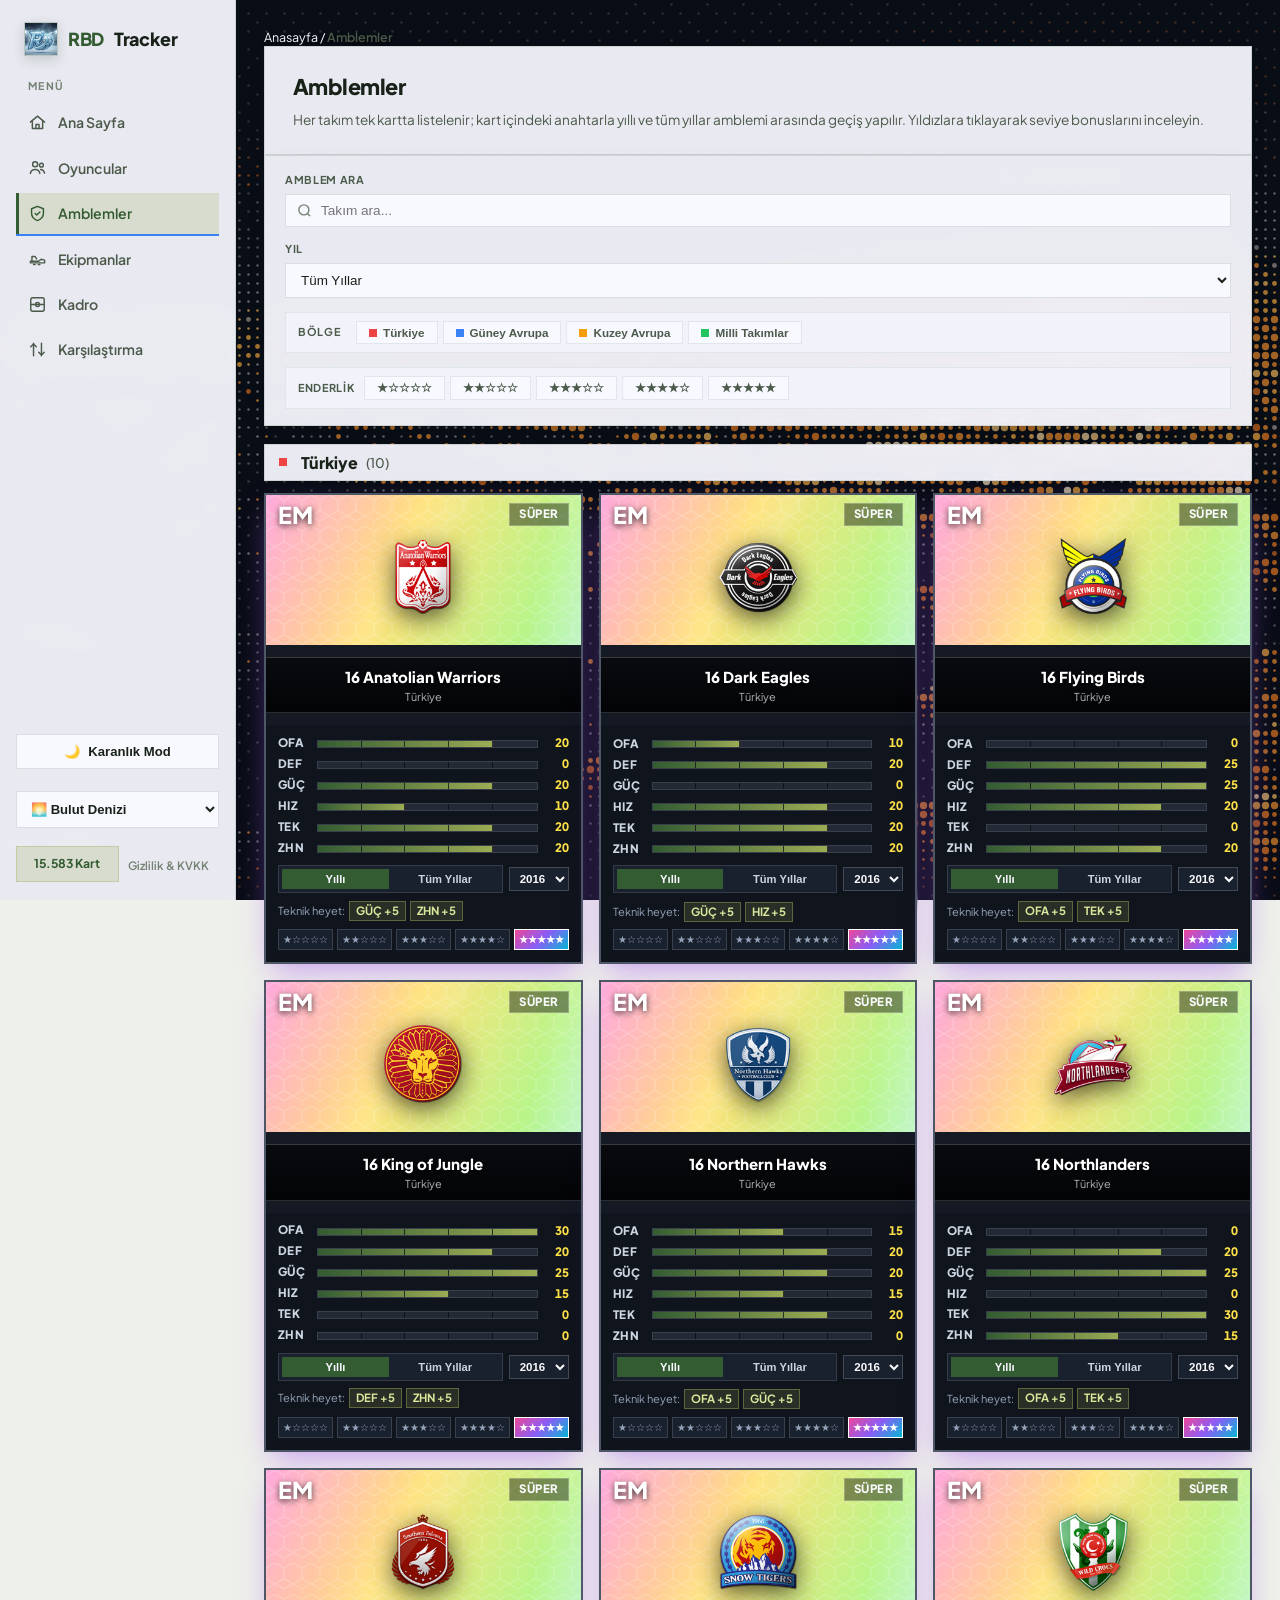
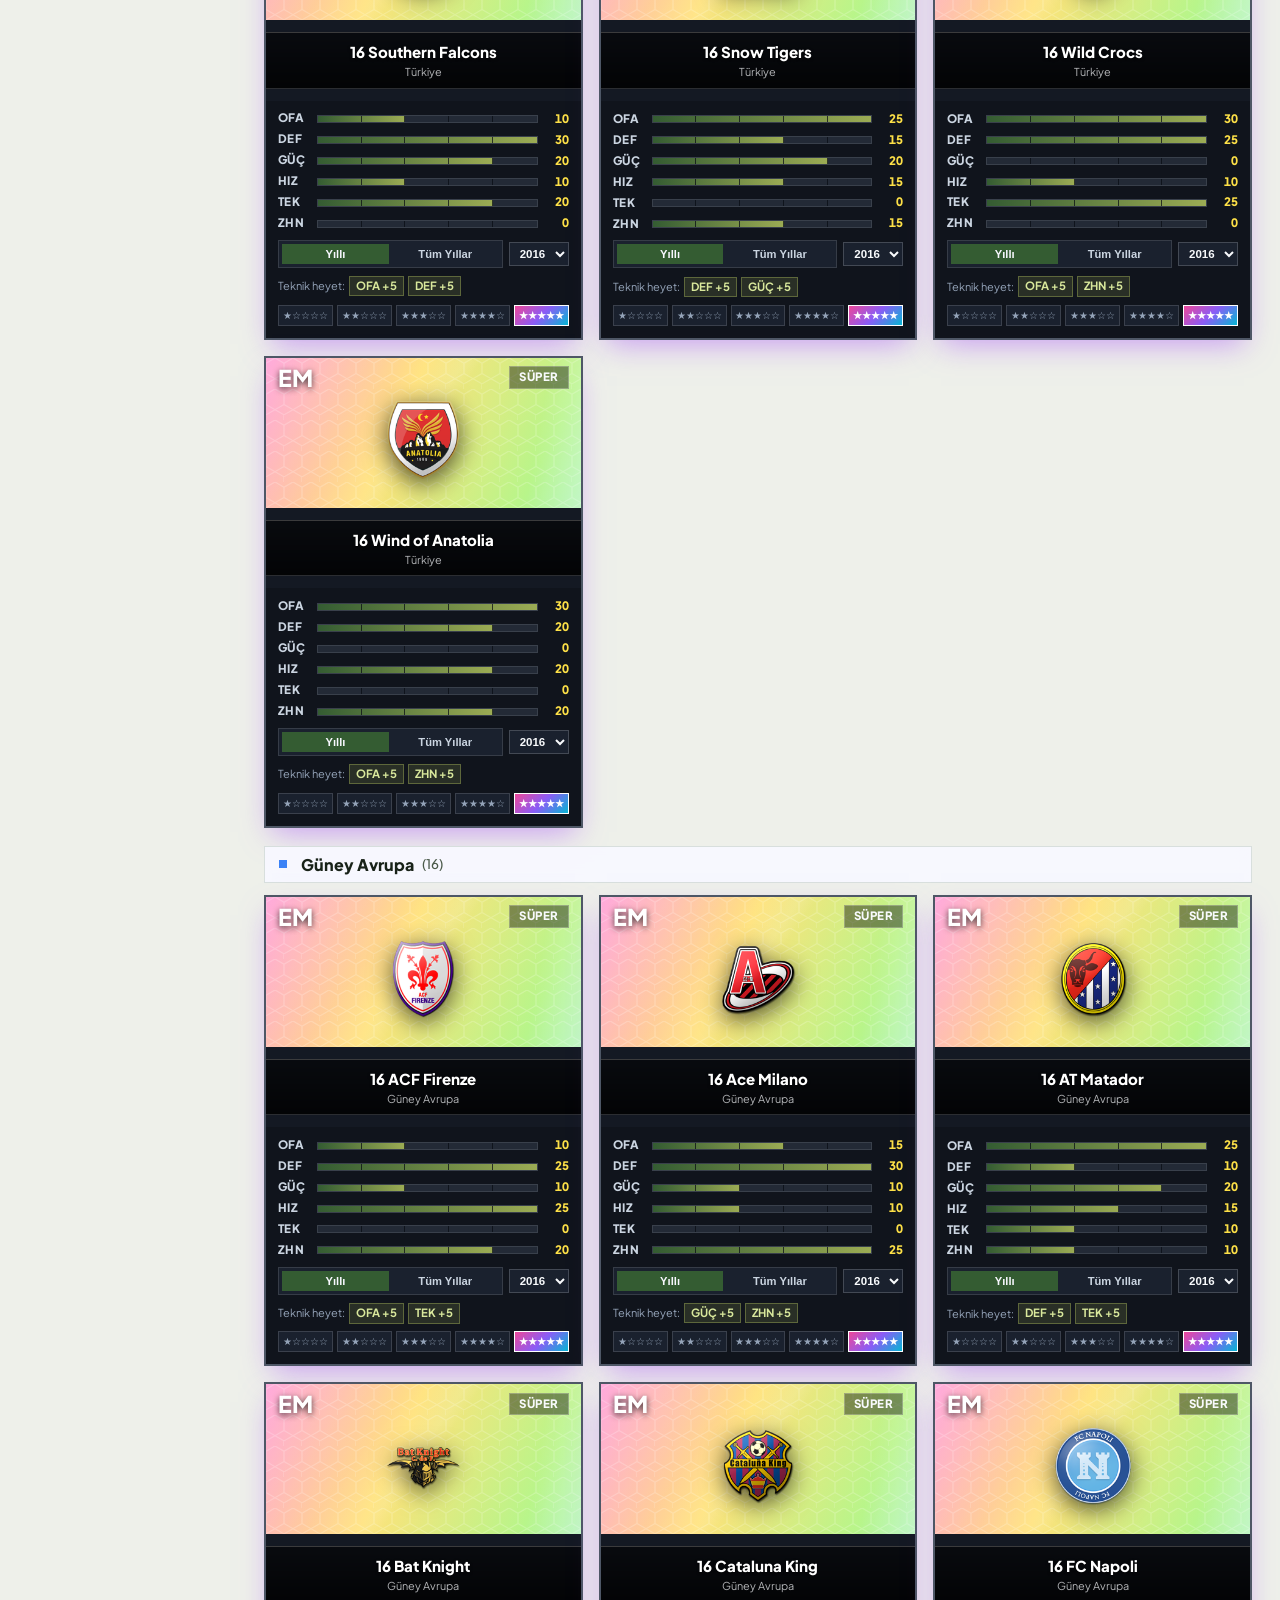
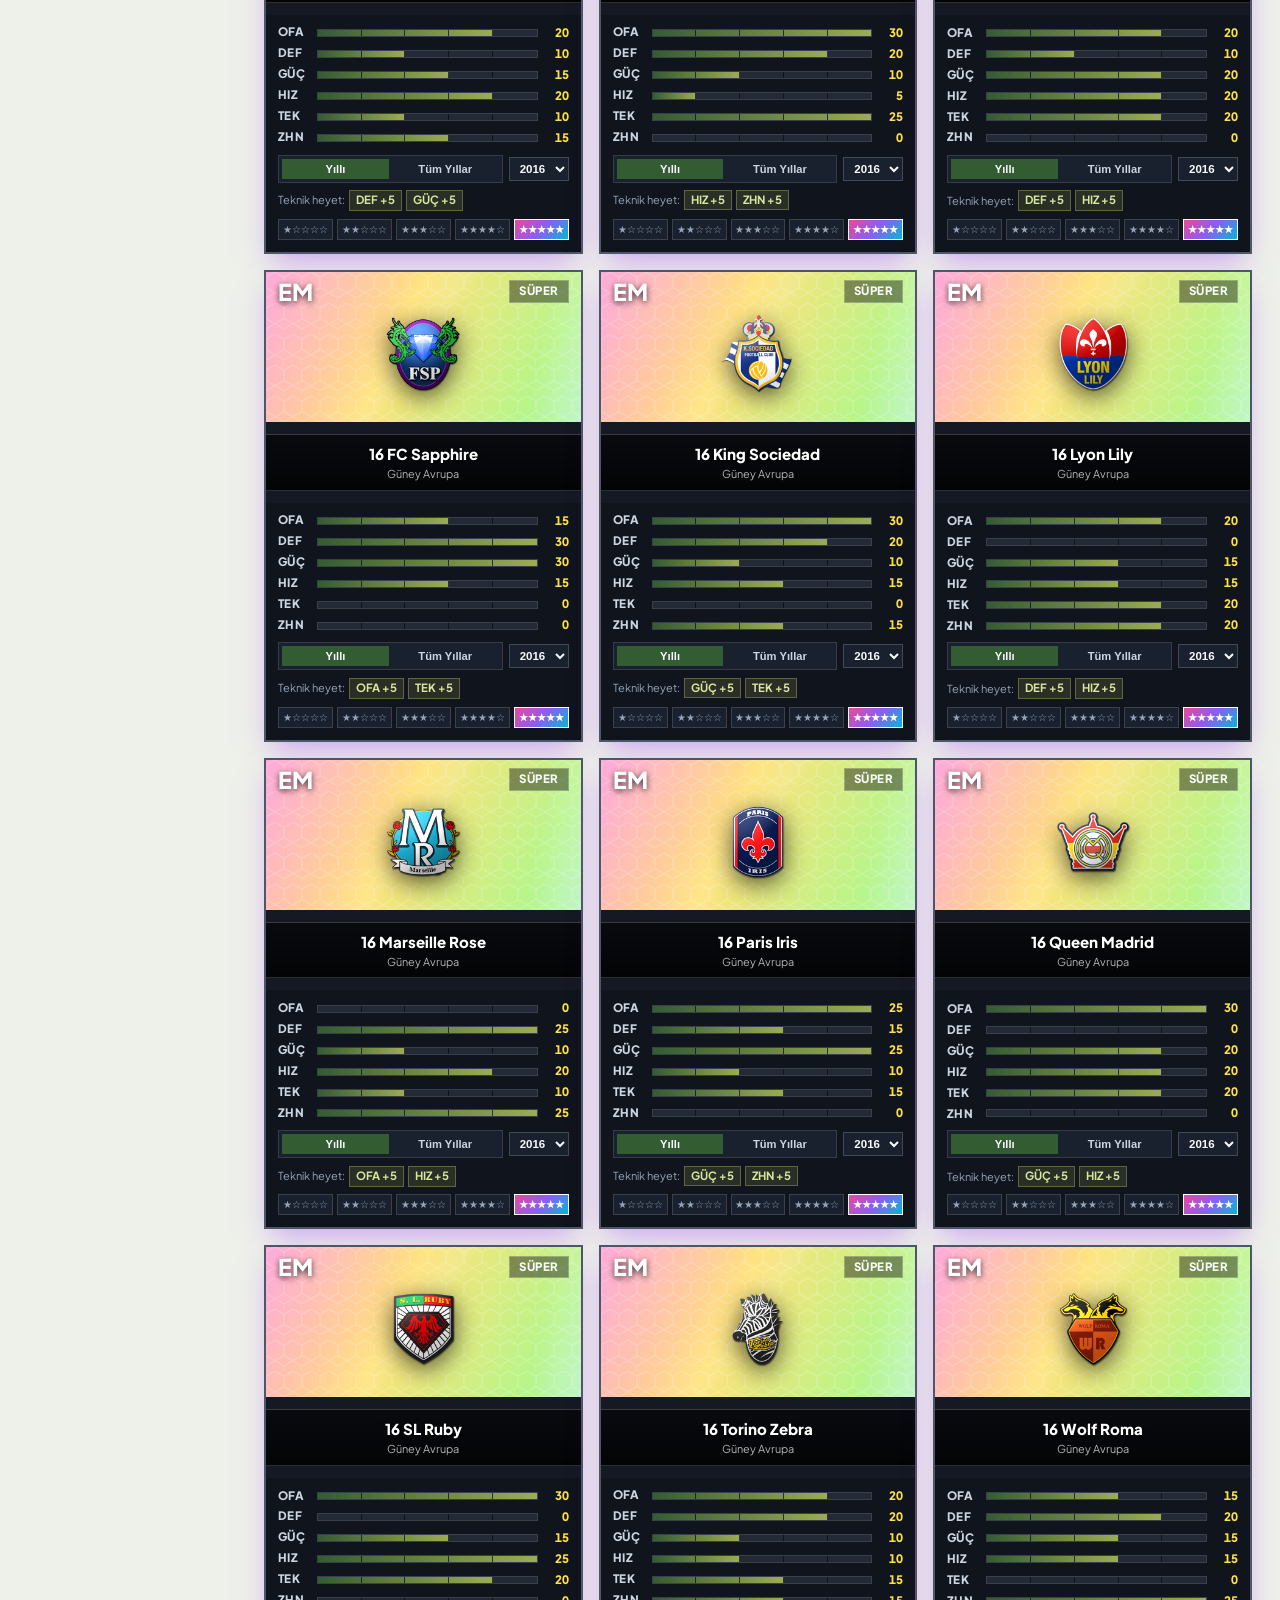
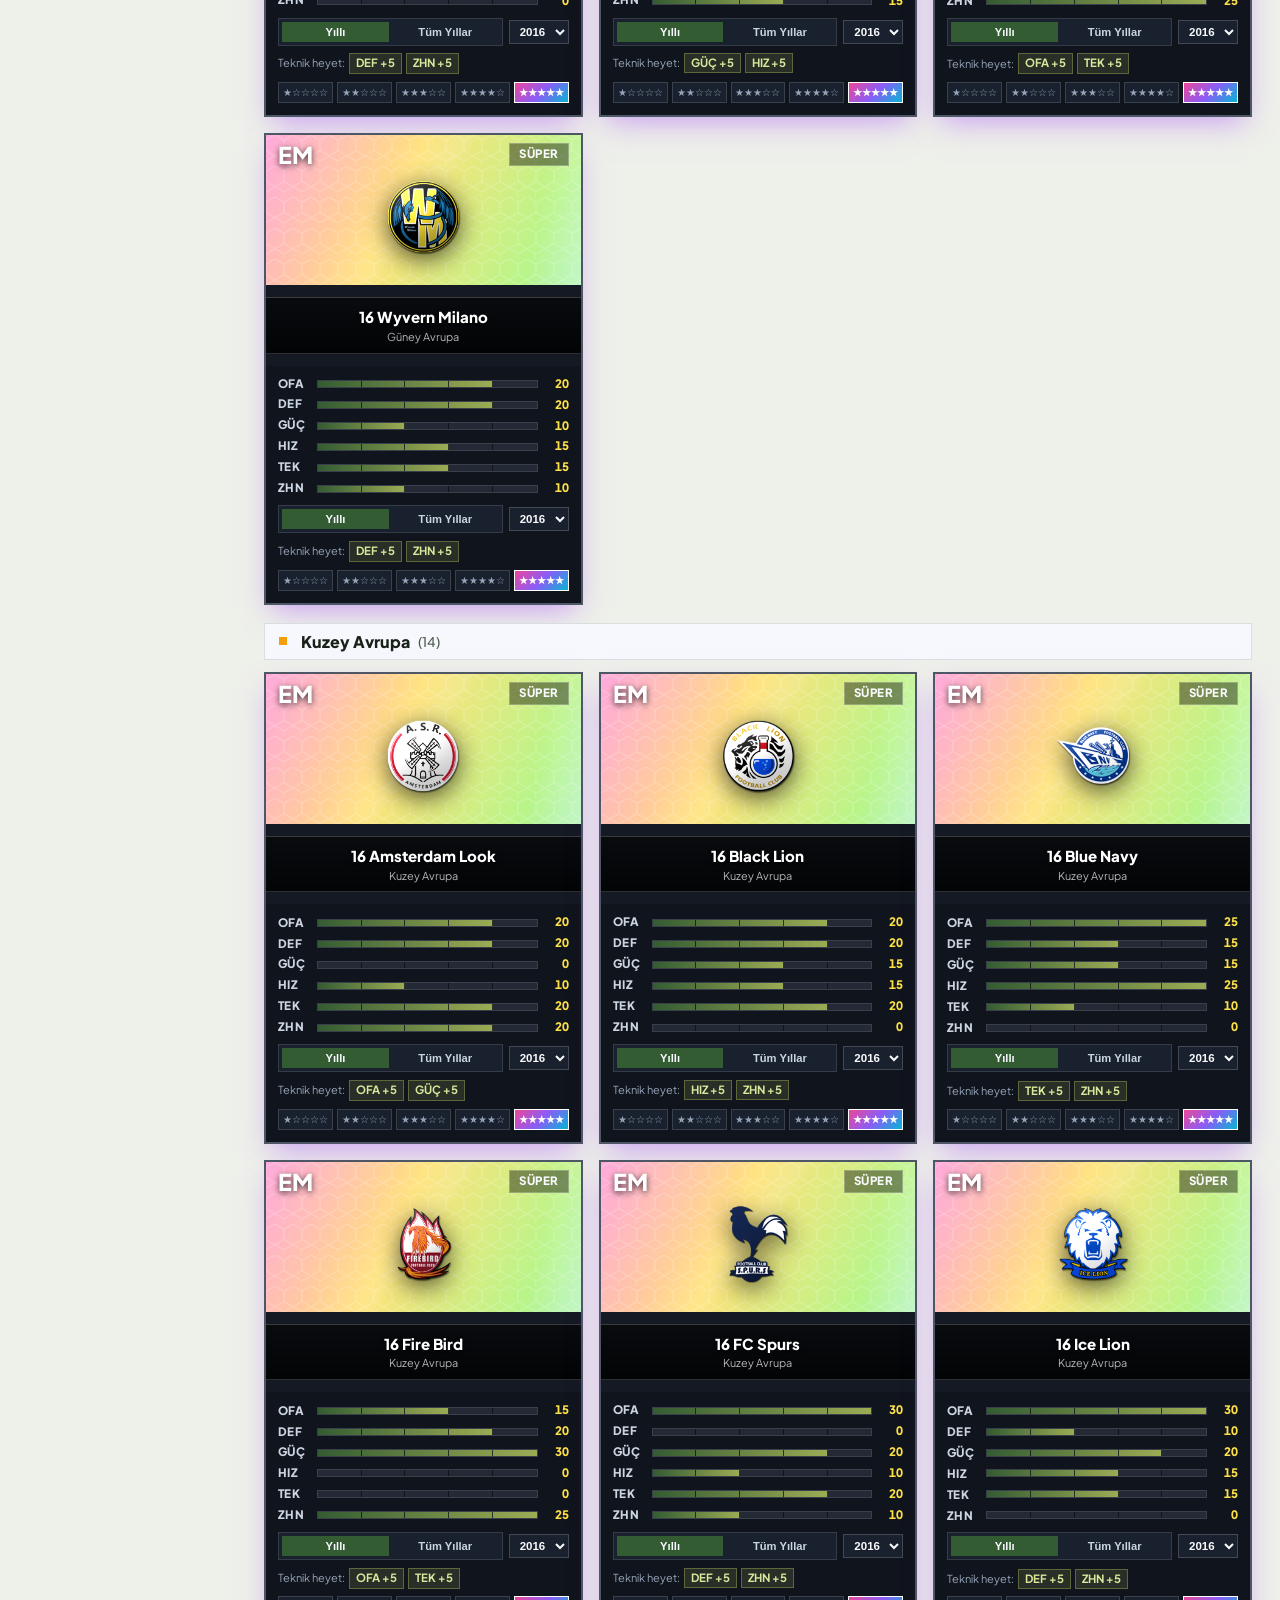
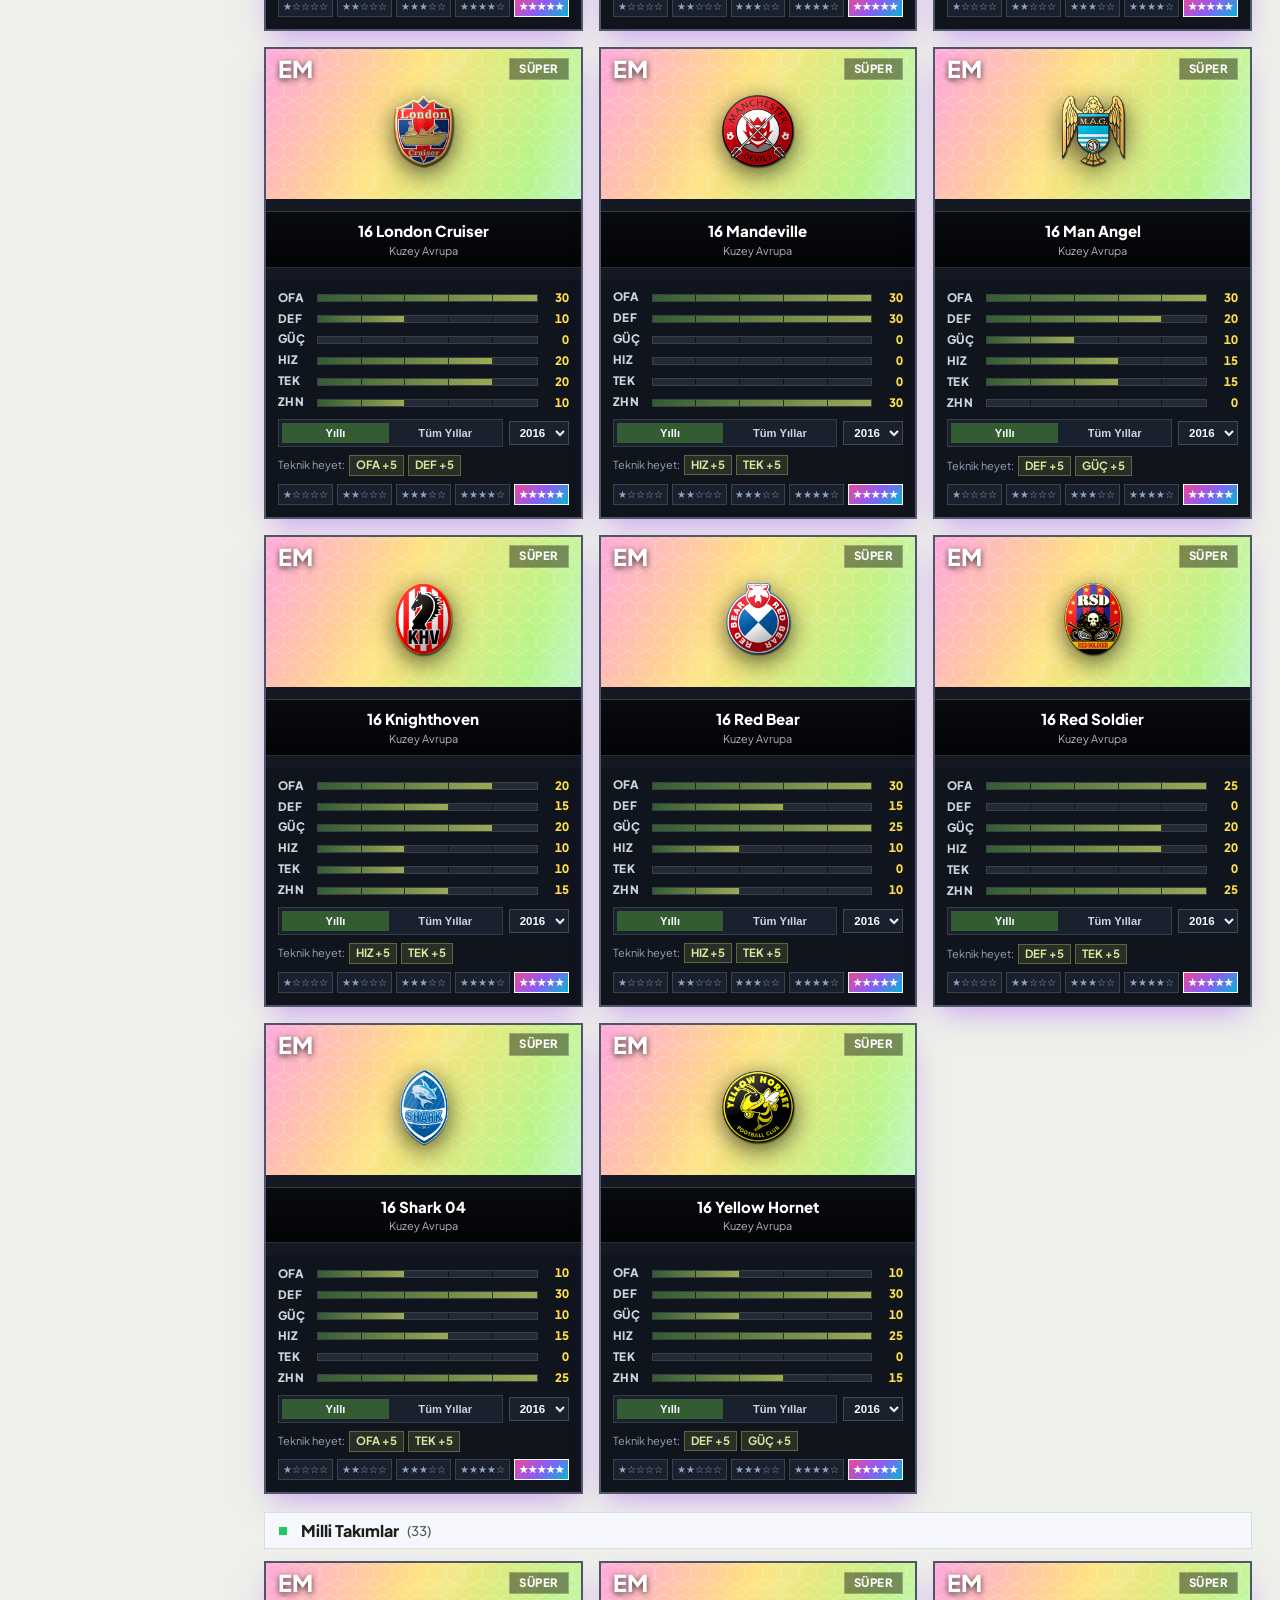
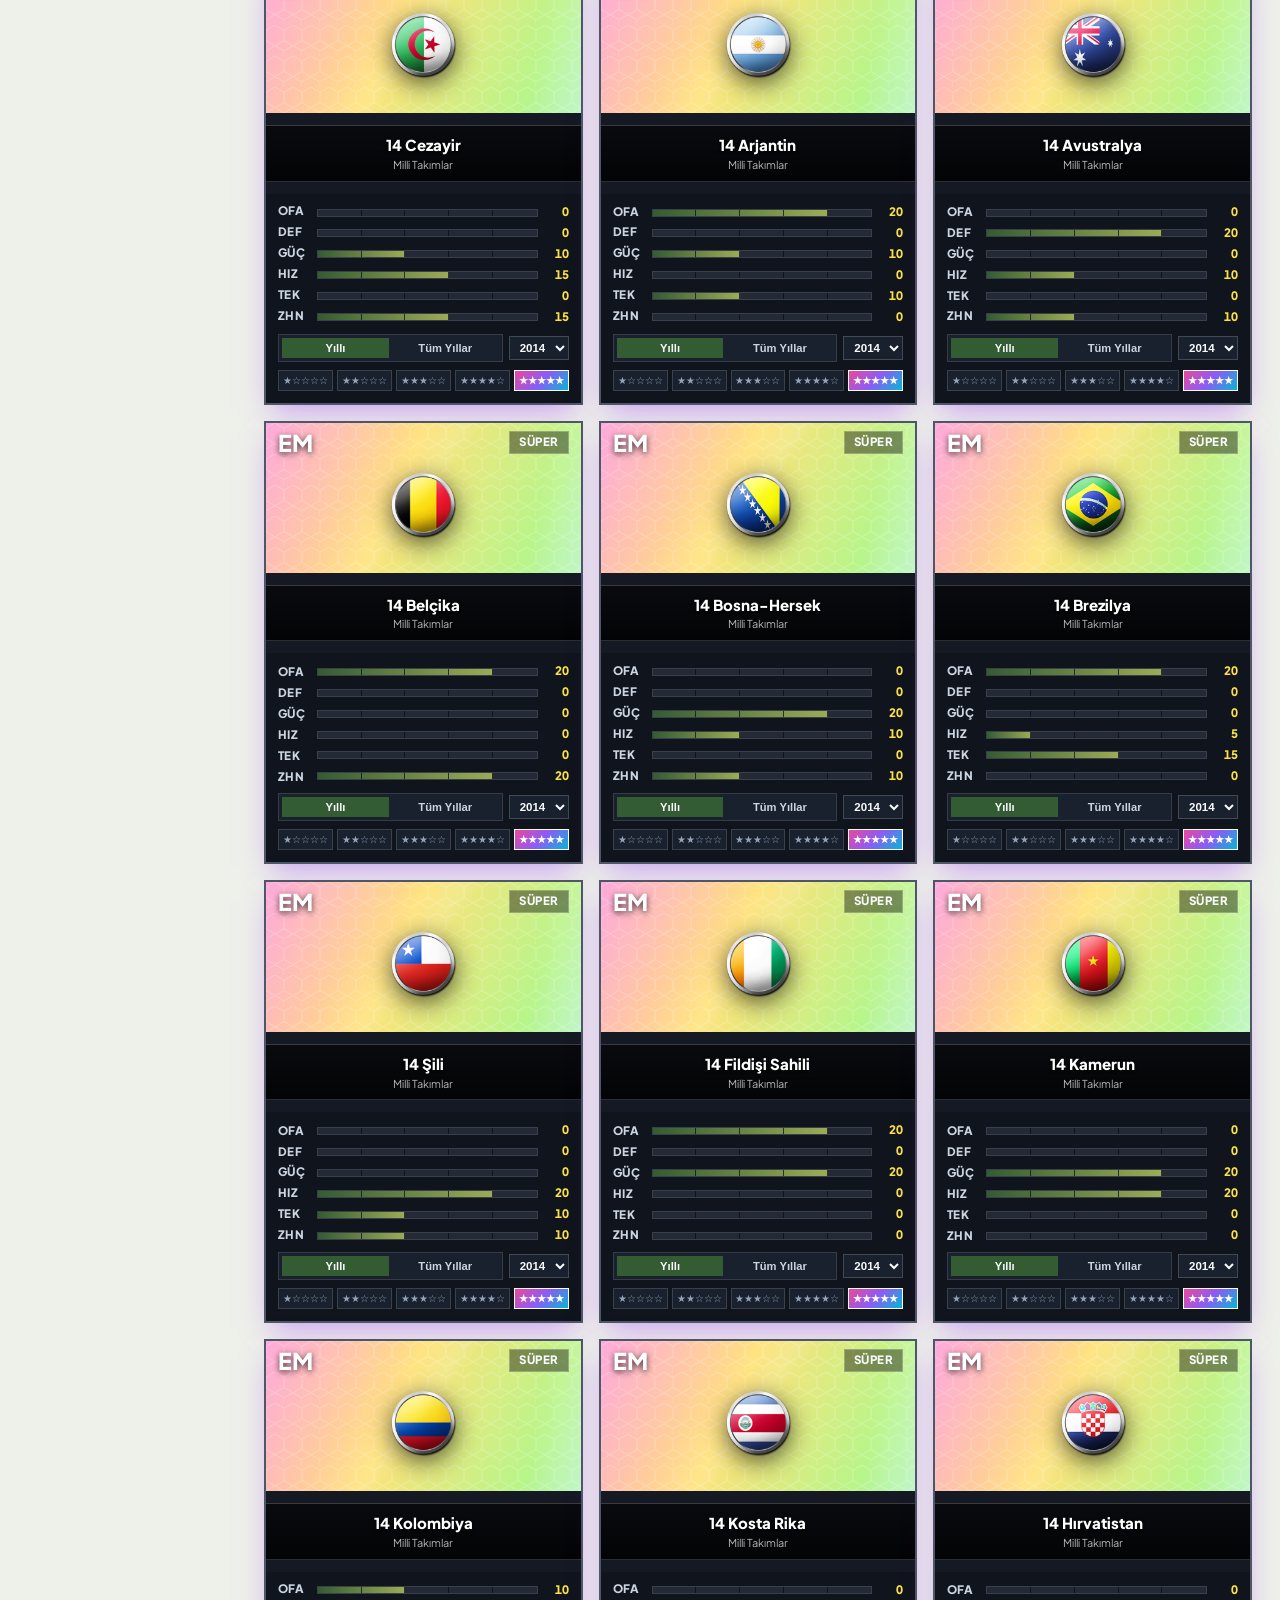
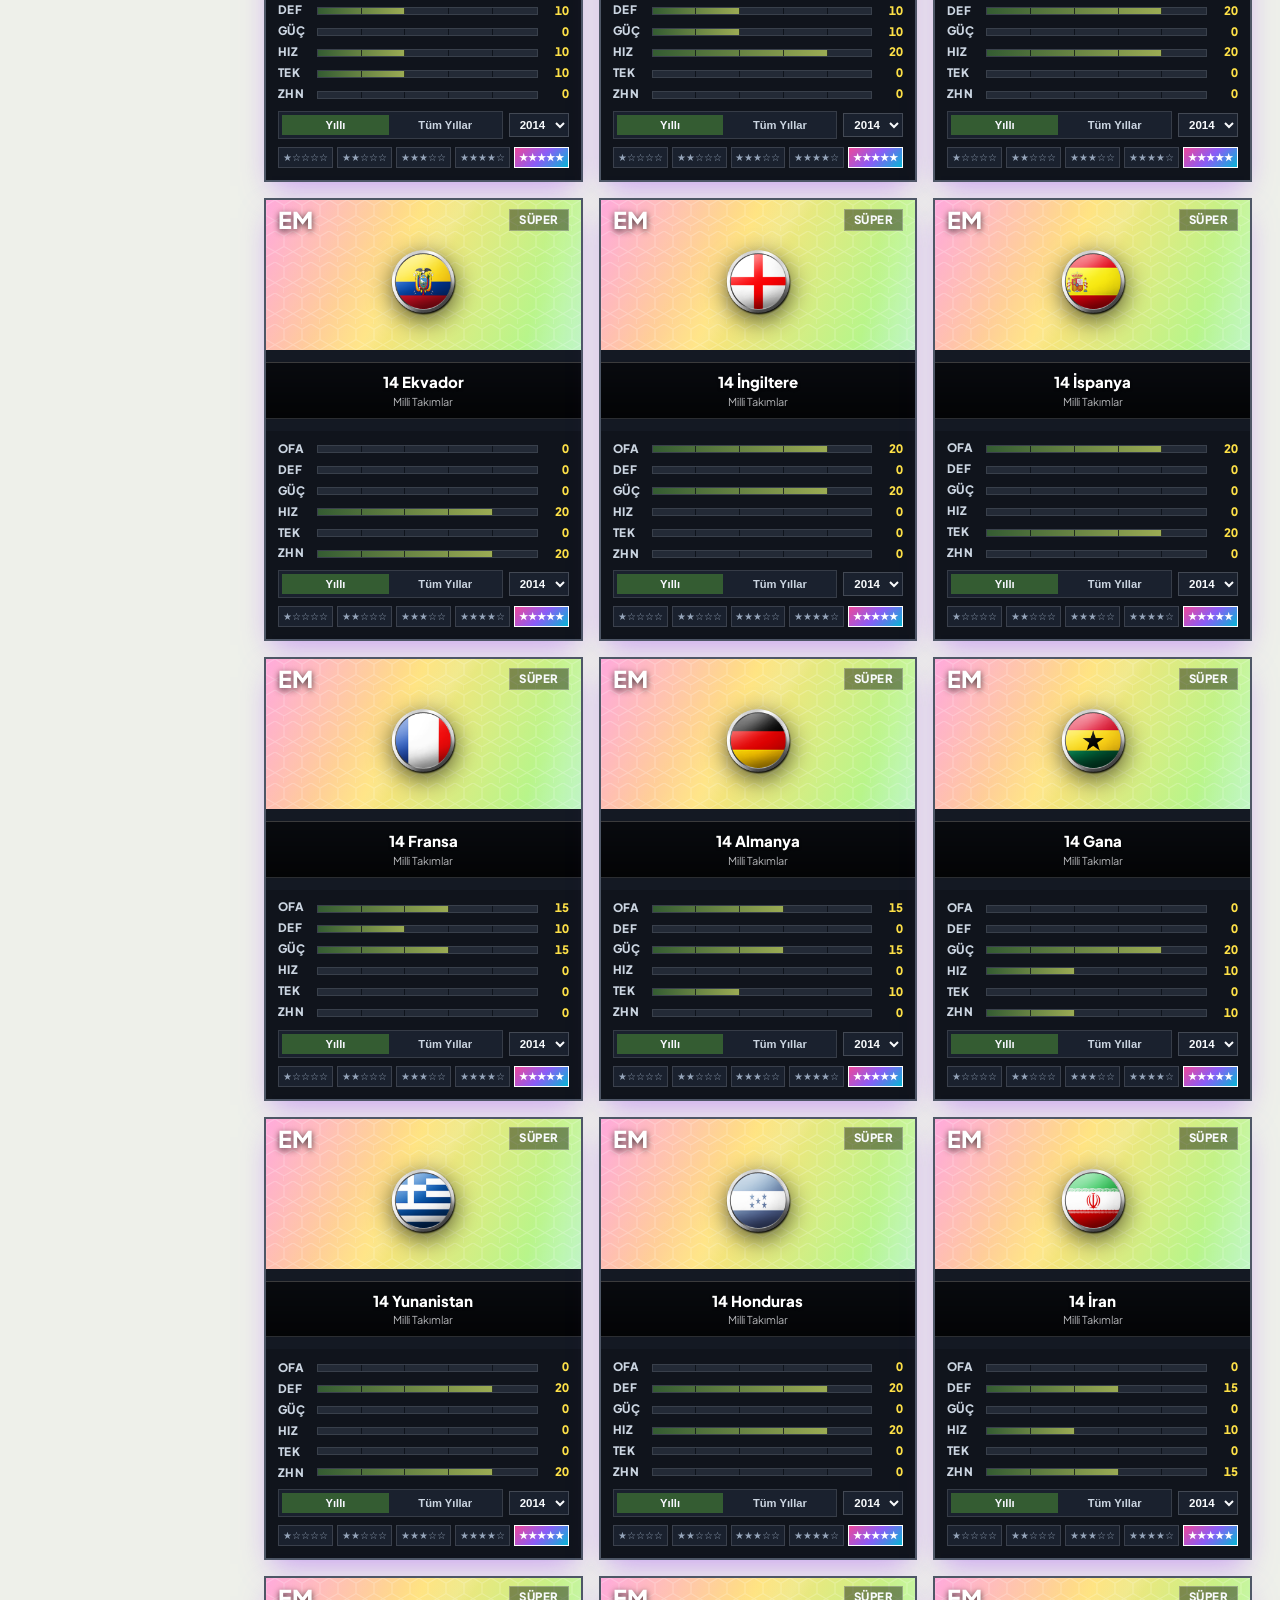
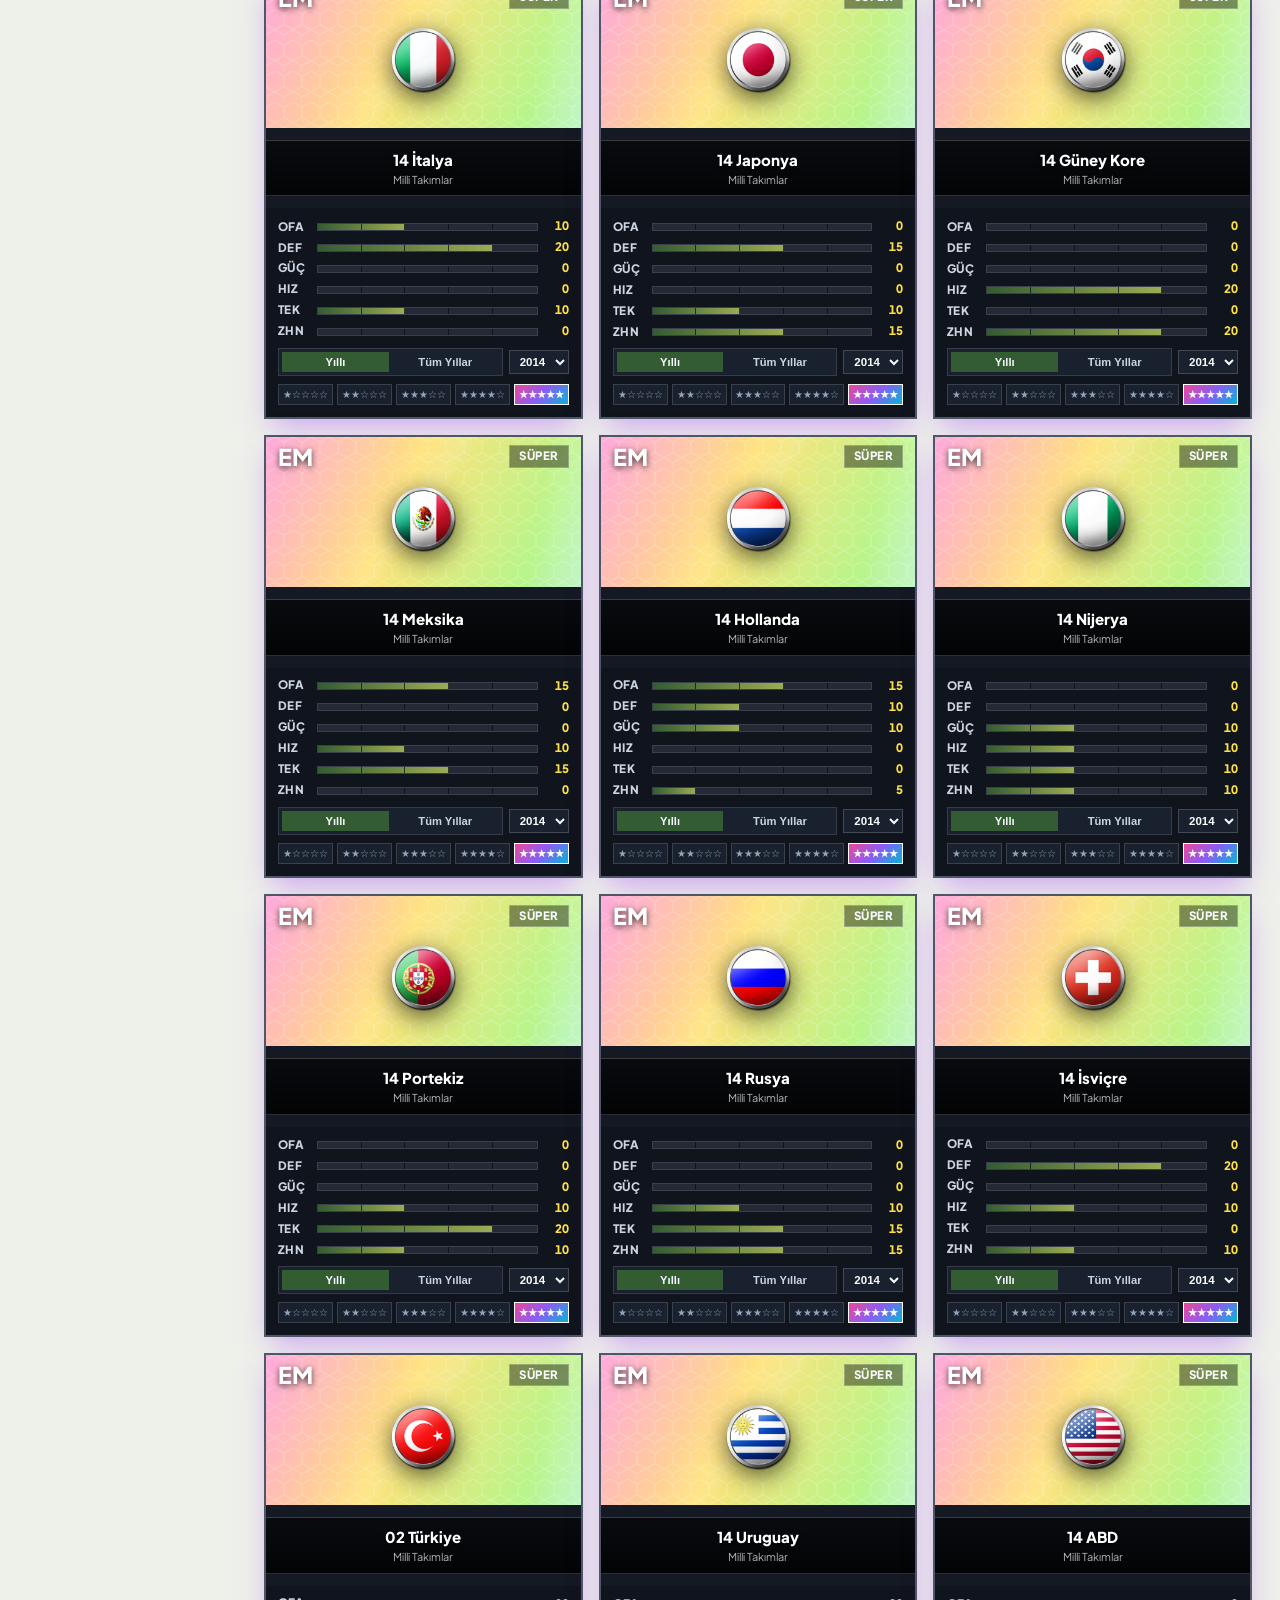
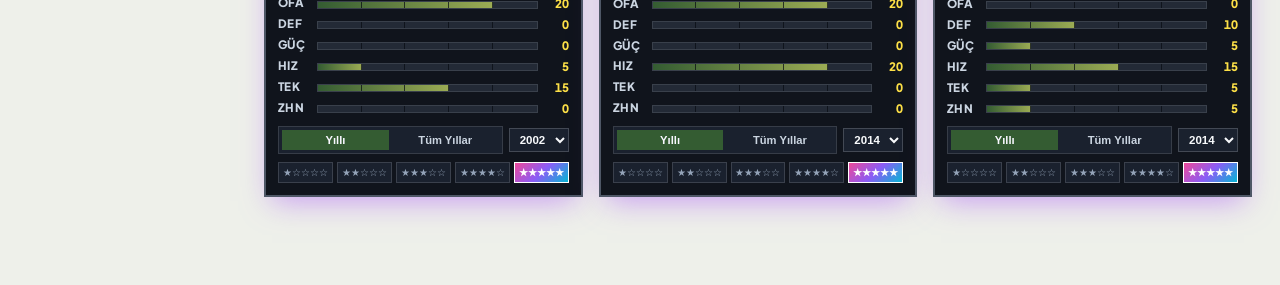
==== commit 4a612274: "kvkk düzenleme 1" ====
--- a/amblemler.html
+++ b/amblemler.html
@@ -57,6 +57,7 @@
       </div>
       <div class="nav-right">
         <span class="db-badge" id="dbBadge">15.583 Kart</span>
+        <a href="gizlilik.html" class="nav-legal-link" title="Gizlilik Politikası ve KVKK Aydınlatma Metni">Gizlilik &amp; KVKK</a>
       </div>
     </div>
   </header>
--- a/theme-light.css
+++ b/theme-light.css
@@ -22,9 +22,9 @@
   --accent-red: #dc2626;
   --accent-purple: #7e22ce;
   --accent-cyan: #0e7490;
-  --radius-lg: 18px;
-  --radius-md: 12px;
-  --radius-sm: 9px;
+  --radius-lg: 0;
+  --radius-md: 0;
+  --radius-sm: 0;
   --shadow-sm: 0 1px 2px rgba(24, 34, 24, 0.05), 0 1px 1px rgba(24, 34, 24, 0.03);
   --shadow-md: 0 6px 22px -8px rgba(24, 34, 24, 0.15), 0 2px 6px rgba(24, 34, 24, 0.04);
   --sidebar-w: 236px;
@@ -1420,3 +1420,92 @@
 .emb-grade-super .emb-star-btn.active {
   background: linear-gradient(135deg, #ec4899, #8b5cf6, #06b6d4) !important;
 }
+
+/* ---------- Sol alt Gizlilik & KVKK bağlantısı ve yasal sayfa kartı ---------- */
+.nav-legal-link {
+  display: block;
+  width: 100%;
+  text-align: center;
+  margin-top: 6px;
+  padding: 5px 8px;
+  font-size: 0.72rem;
+  font-weight: 600;
+  color: var(--text-dim);
+  text-decoration: none;
+  border: 1px solid transparent;
+  transition: color 0.15s ease, border-color 0.15s ease, background 0.15s ease;
+}
+.nav-legal-link:hover,
+.nav-legal-link.active {
+  color: var(--accent);
+  background: var(--bg-hover);
+  border-color: var(--border-color);
+}
+body.theme-dark .nav-legal-link {
+  color: #9bb09a;
+}
+body.theme-dark .nav-legal-link:hover,
+body.theme-dark .nav-legal-link.active {
+  color: #f8f8ff;
+  background: rgba(156, 172, 84, 0.16);
+  border-color: var(--border-color);
+}
+
+.legal-card {
+  max-width: 860px;
+  background: rgba(248, 248, 255, 0.94);
+  border: 1px solid var(--border-color);
+  box-shadow: var(--shadow-md);
+  padding: 24px 28px;
+  display: flex;
+  flex-direction: column;
+  gap: 18px;
+}
+body.theme-dark .legal-card {
+  background: rgba(18, 27, 19, 0.92);
+  border-color: var(--border-color);
+  color: var(--text-main);
+}
+.legal-section h2 {
+  font-size: 1.02rem;
+  font-weight: 800;
+  color: var(--accent);
+  margin: 0 0 6px;
+}
+body.theme-dark .legal-section h2 {
+  color: #b7c966;
+}
+.legal-section p {
+  margin: 0;
+  font-size: 0.88rem;
+  line-height: 1.65;
+  color: var(--text-main);
+}
+.legal-section ul {
+  margin: 6px 0 0;
+  padding-left: 18px;
+  font-size: 0.86rem;
+  line-height: 1.6;
+  color: var(--text-muted);
+}
+.legal-meta {
+  font-size: 0.78rem;
+  color: var(--text-dim);
+  border-top: 1px solid var(--border-subtle);
+  padding-top: 12px;
+}
+
+/* ---------- Köşeli Tasarım (Tüm sitede keskin 0px köşeler) ---------- */
+*,
+*::before,
+*::after {
+  border-radius: 0 !important;
+}
+input[type="range"]::-webkit-slider-thumb,
+::-webkit-scrollbar-thumb,
+::-webkit-scrollbar-track {
+  border-radius: 0 !important;
+}
+input[type="range"]::-moz-range-thumb {
+  border-radius: 0 !important;
+}
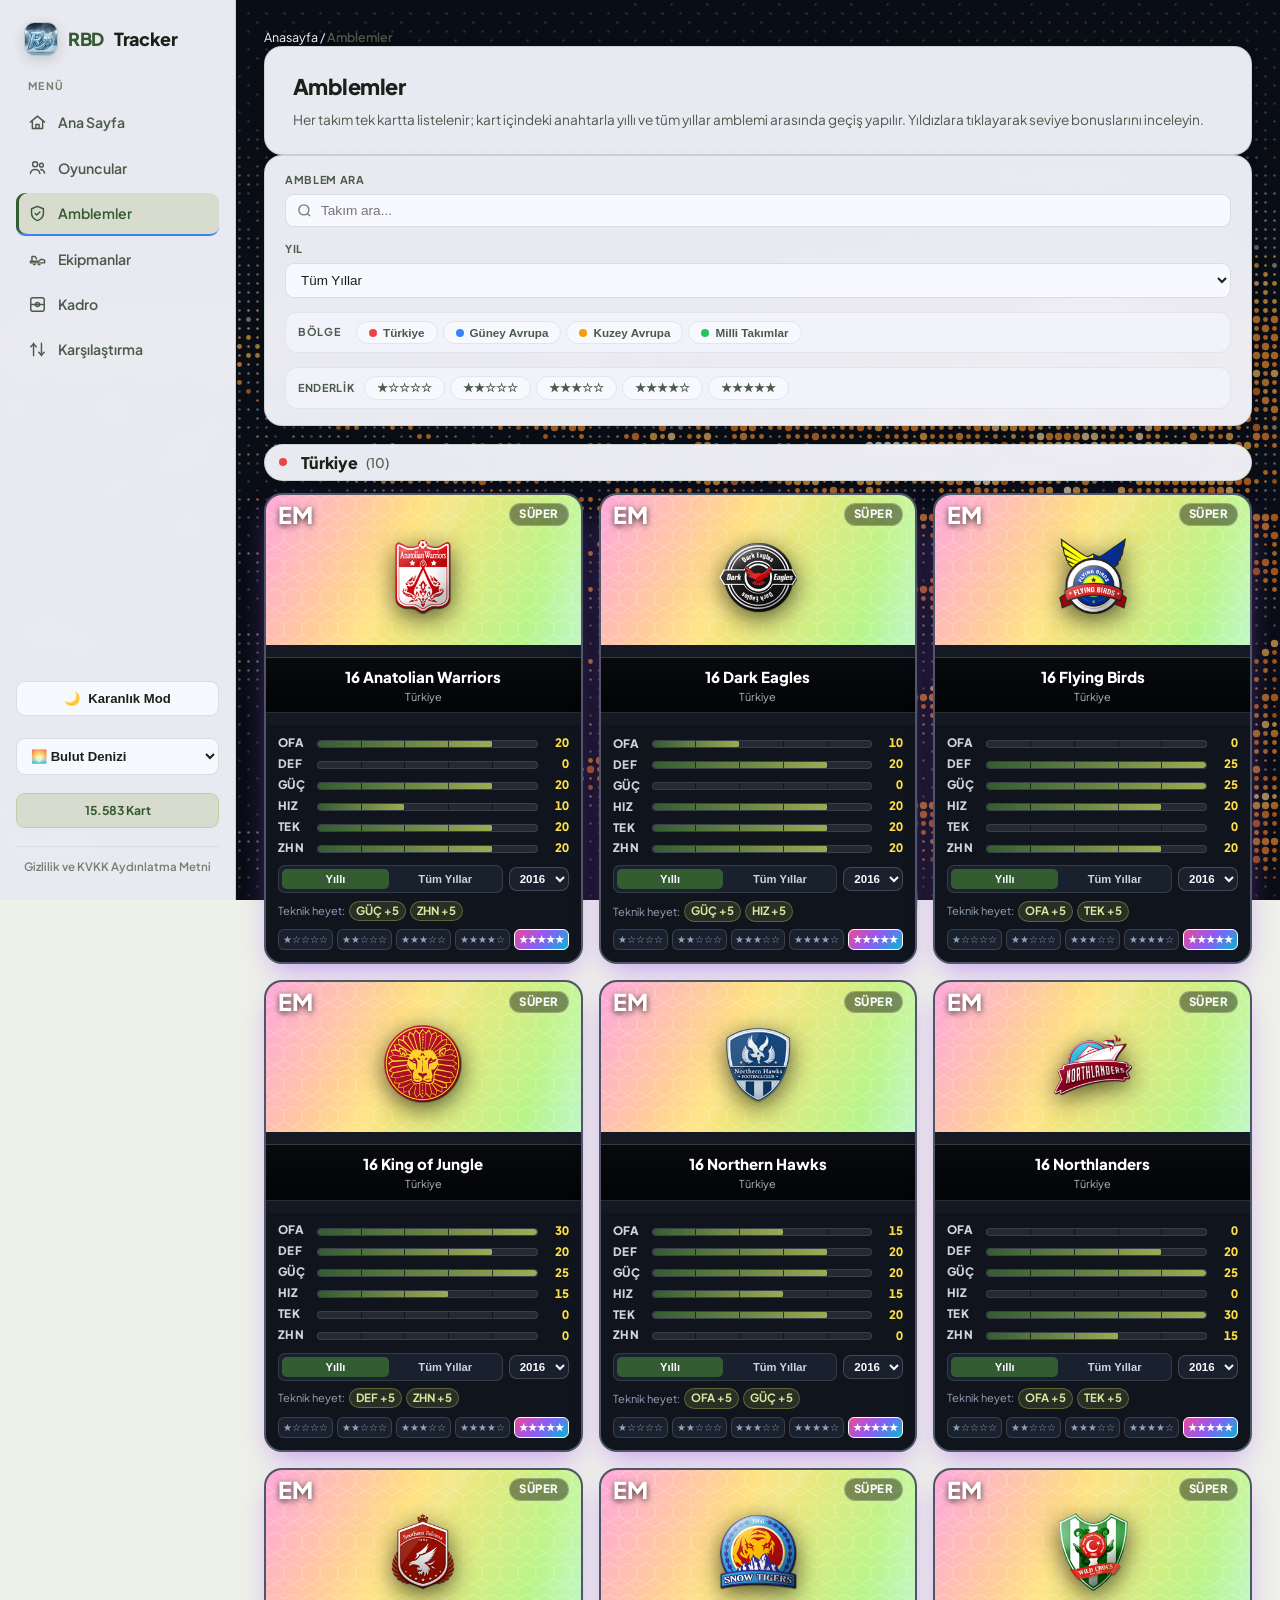
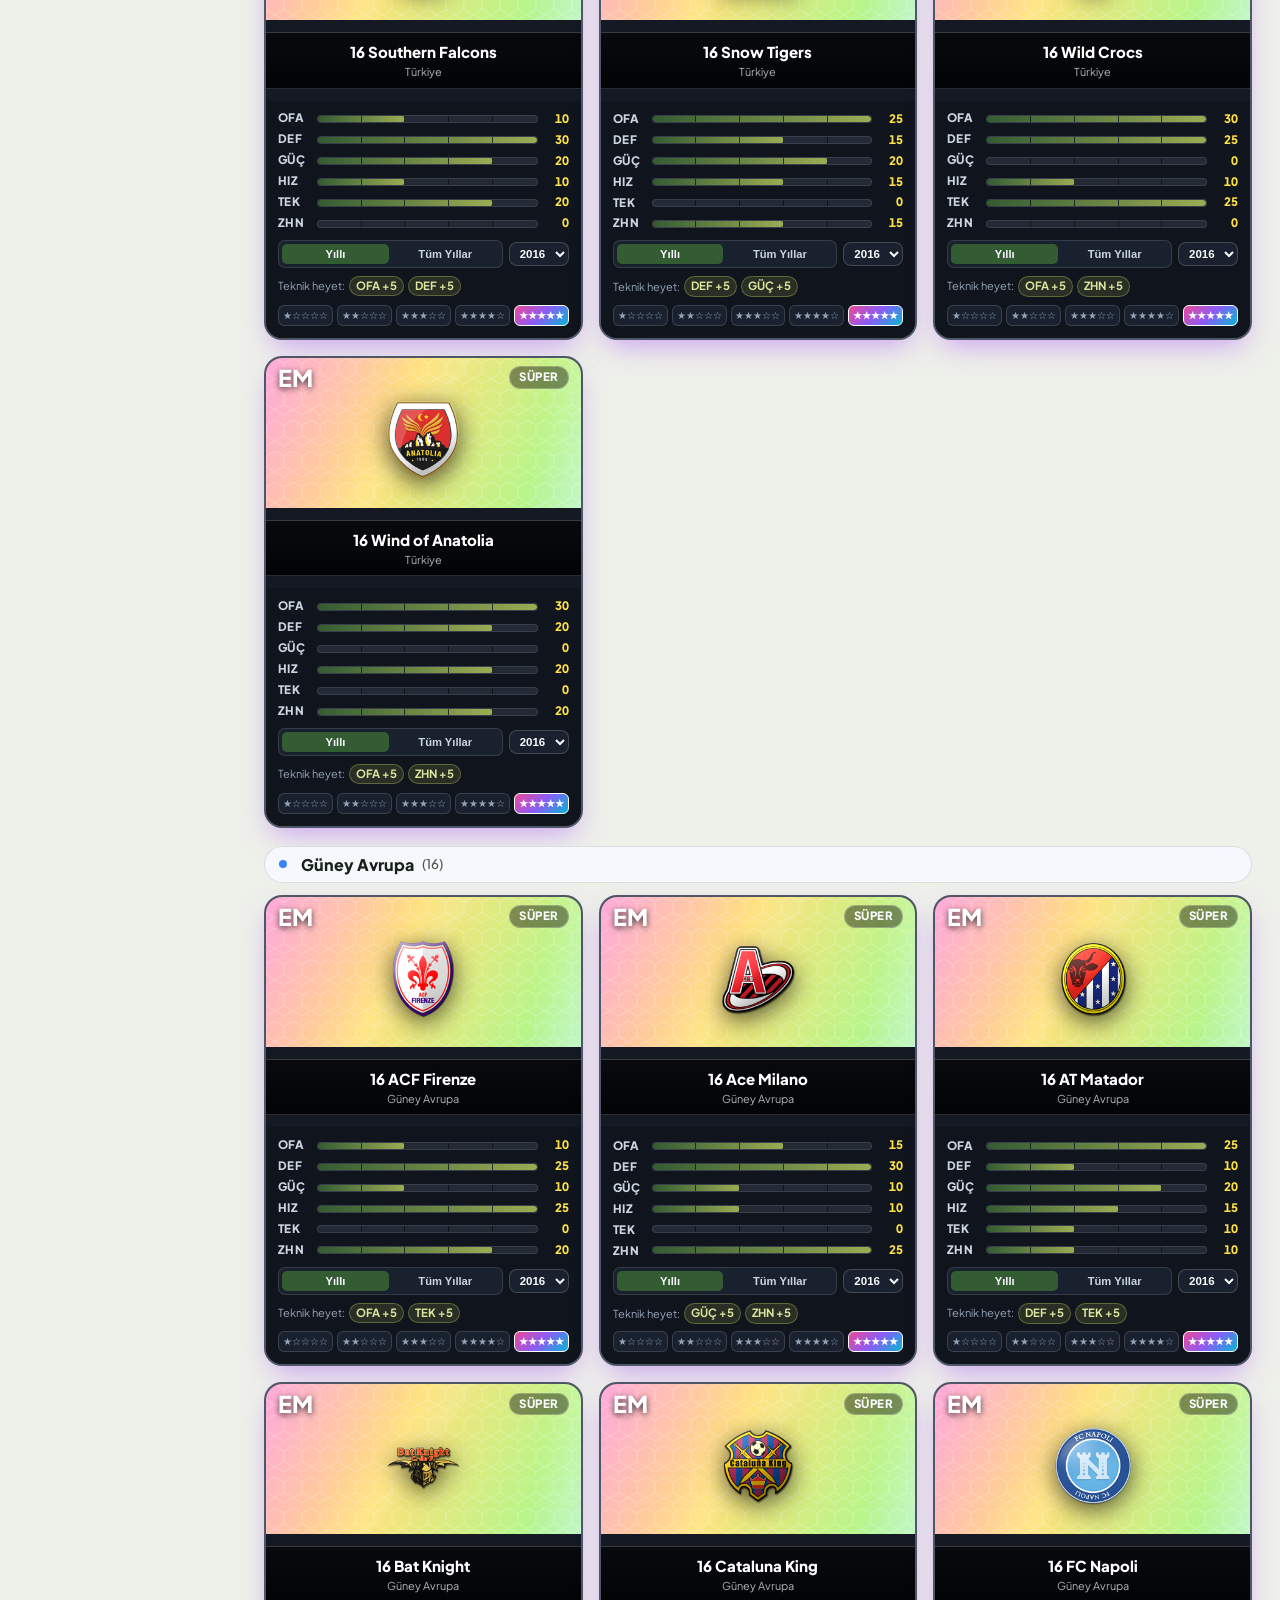
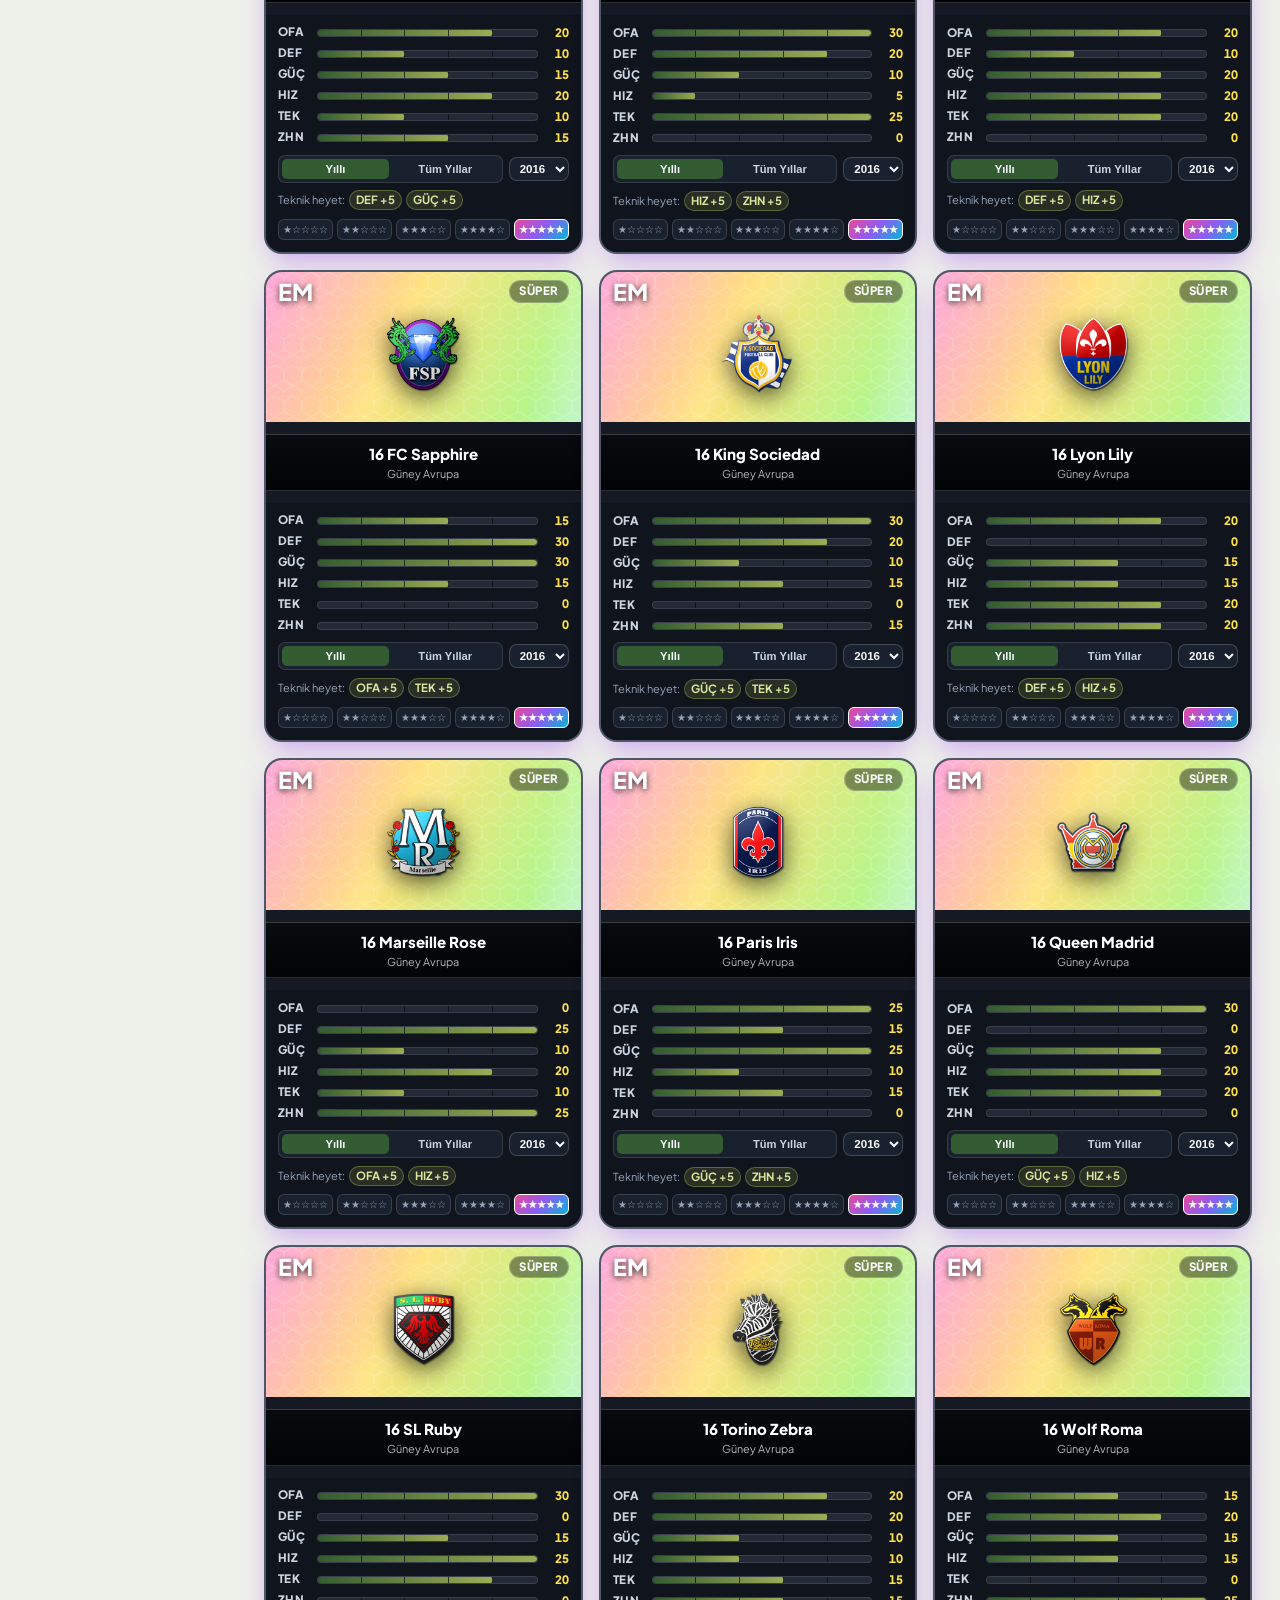
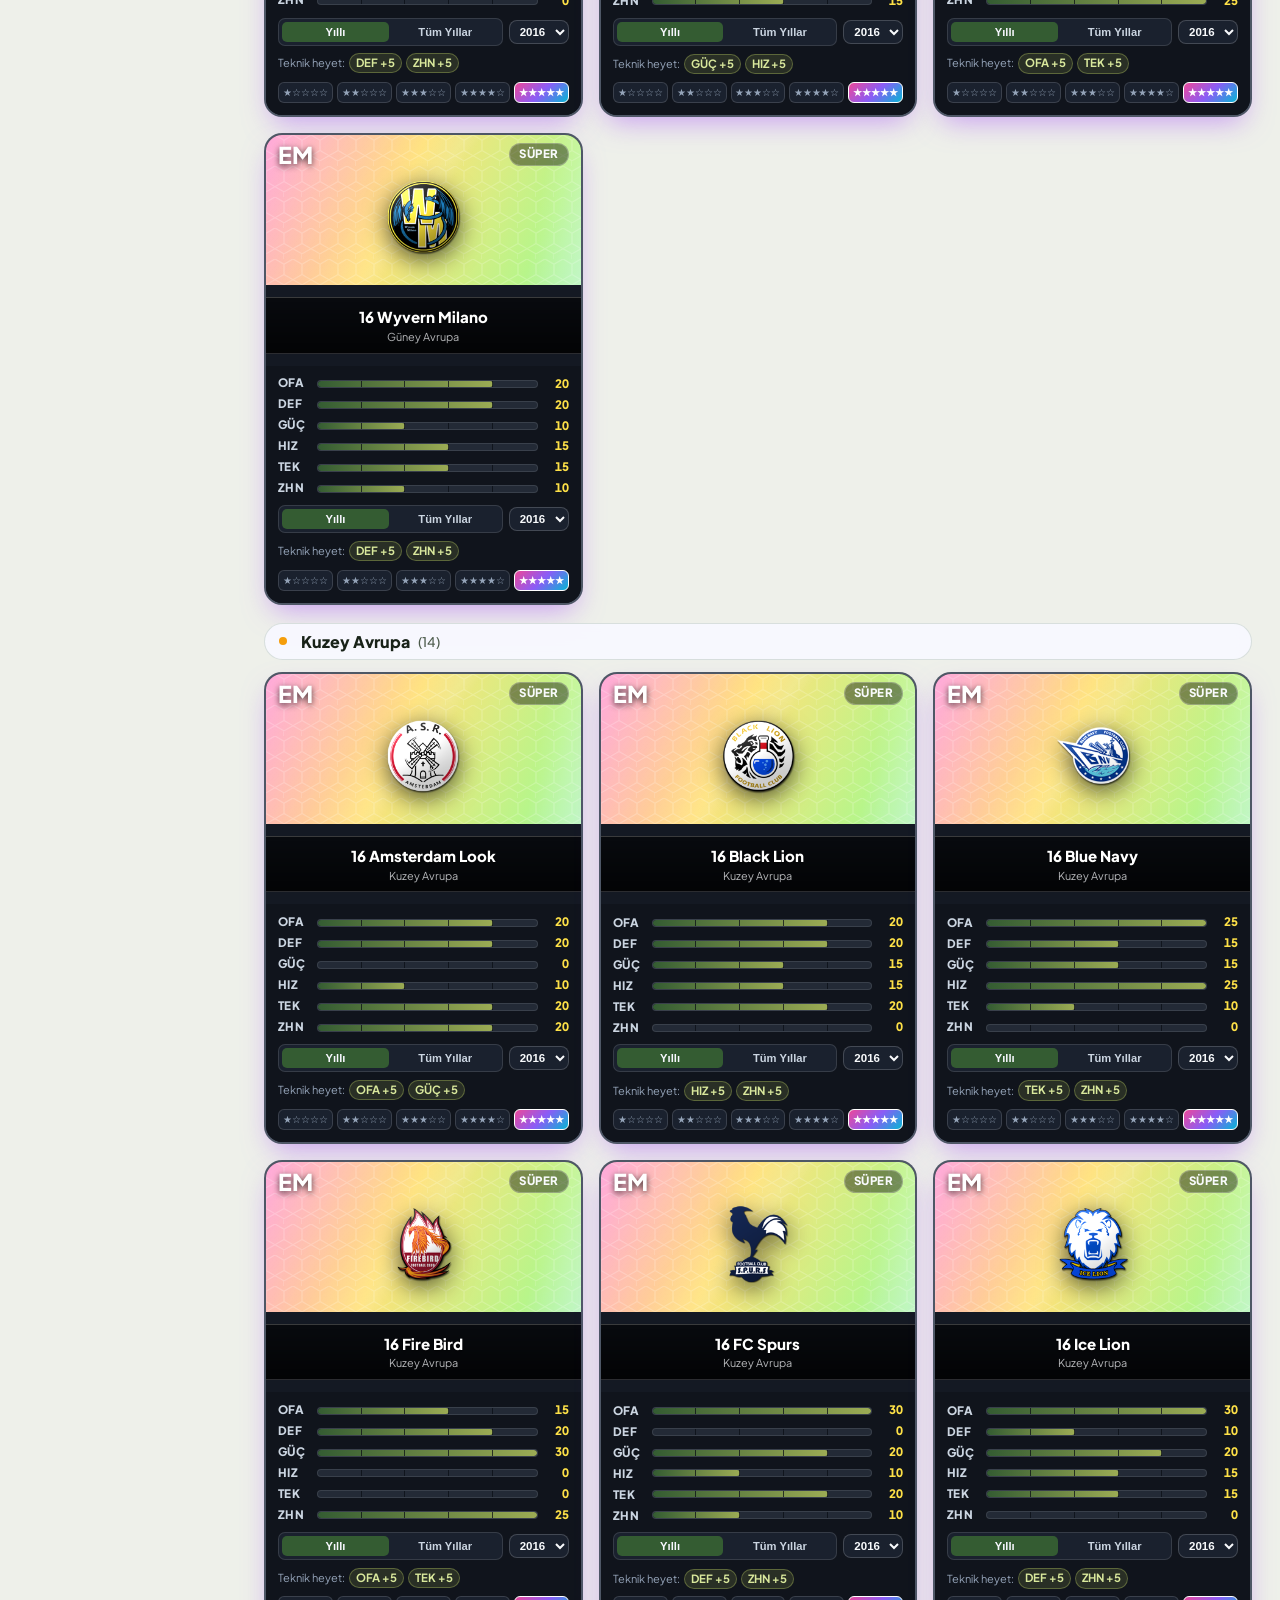
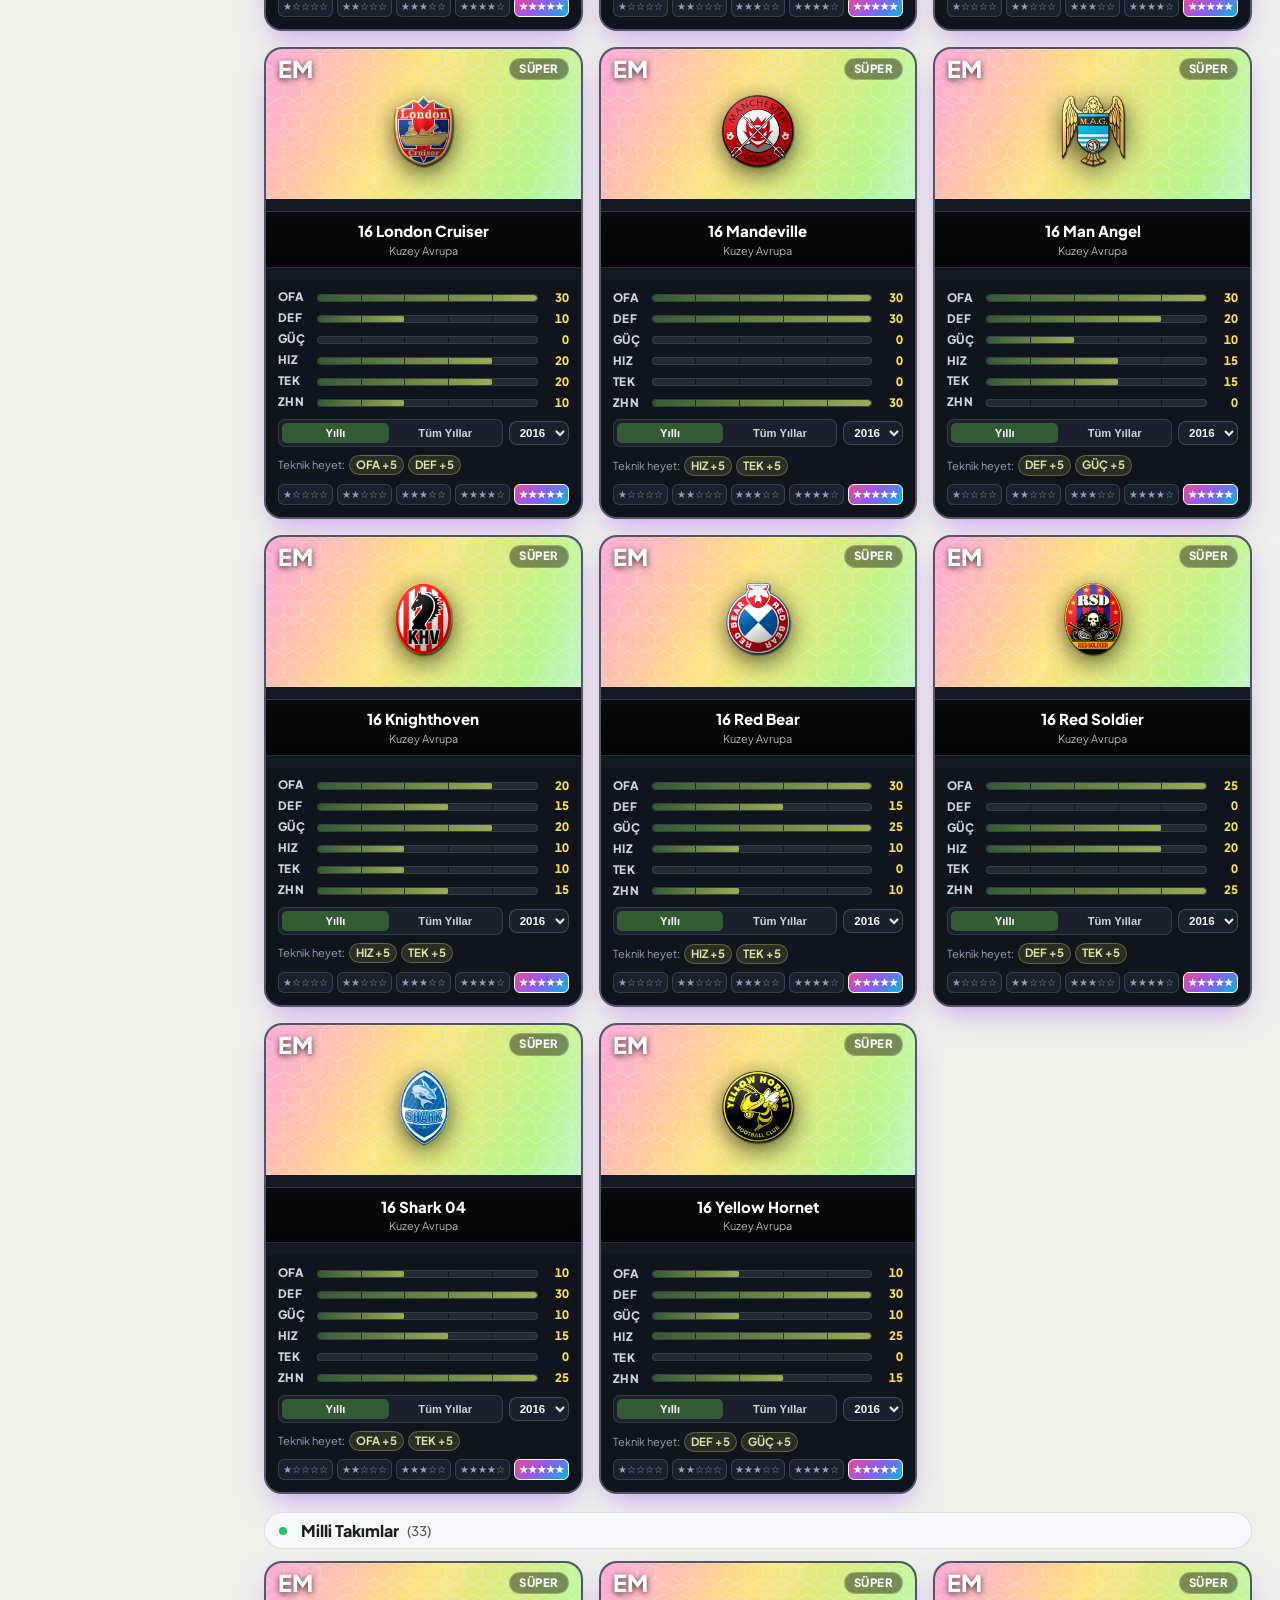
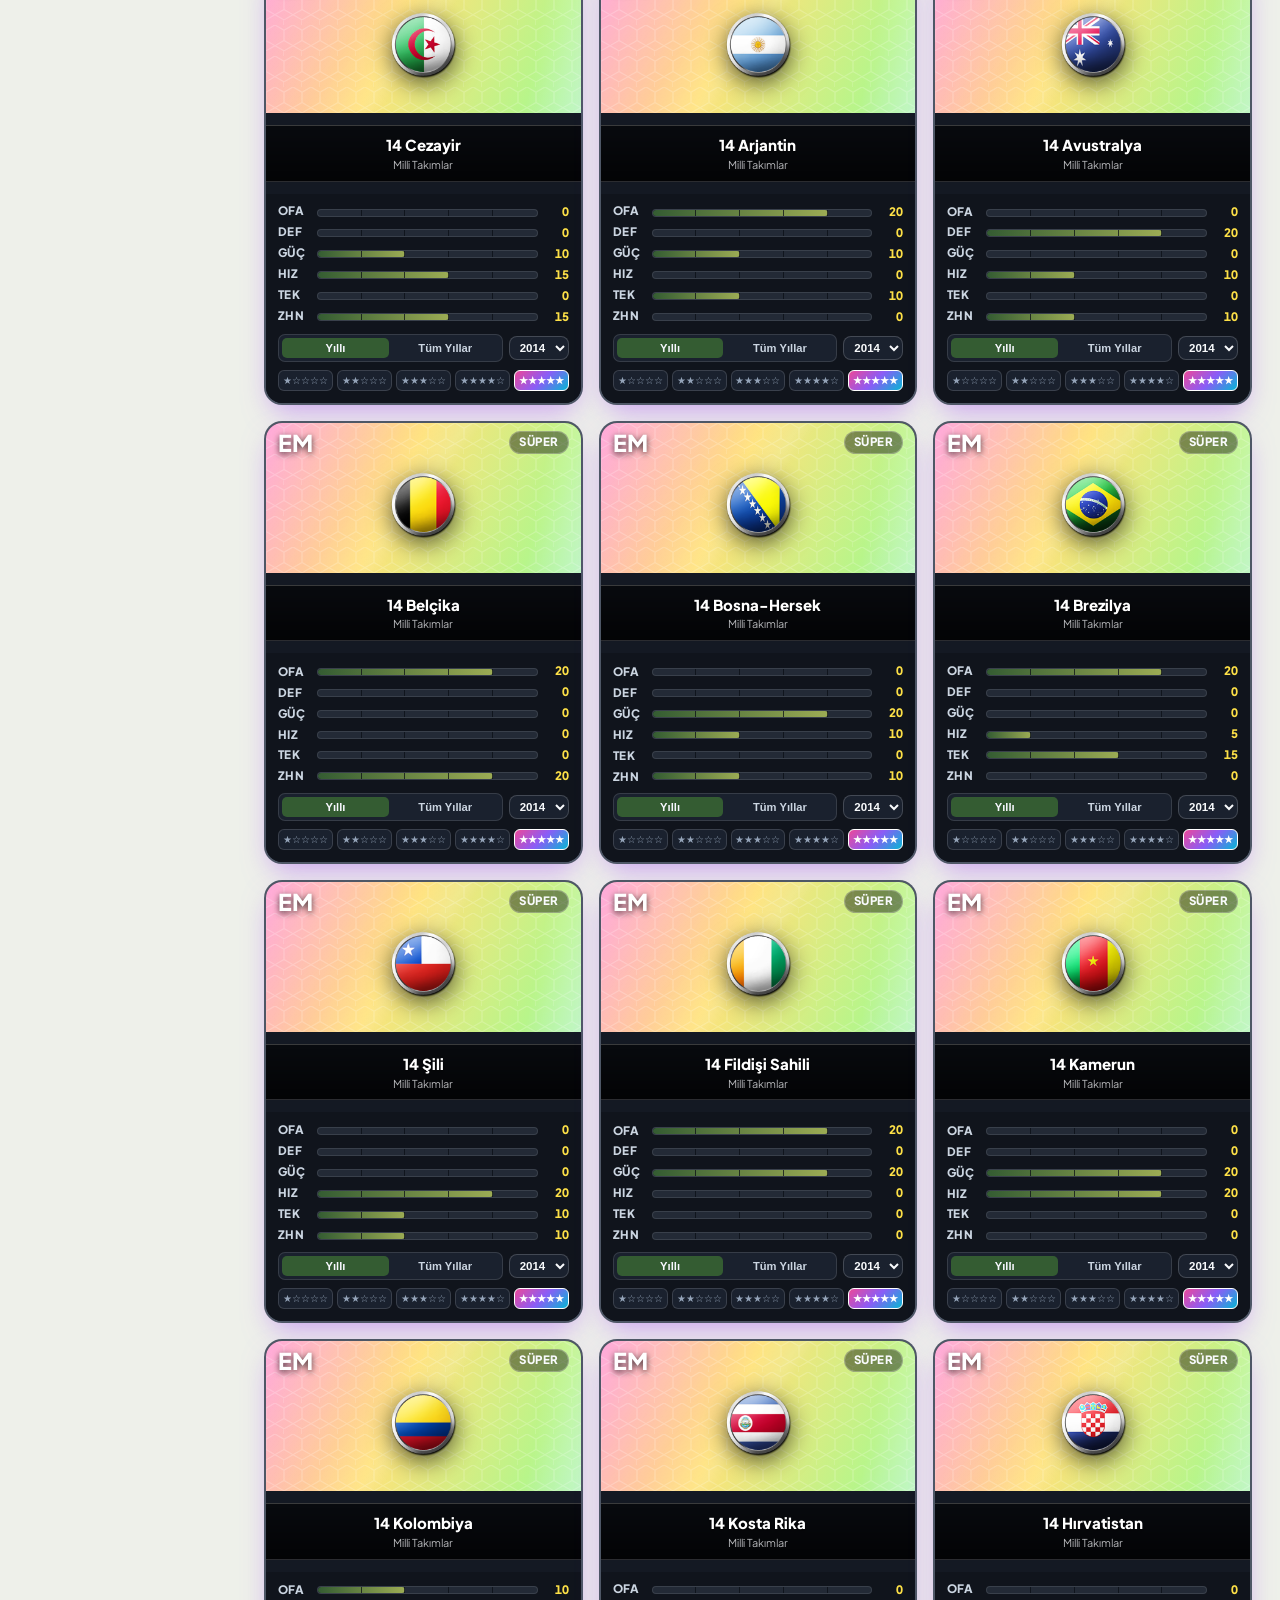
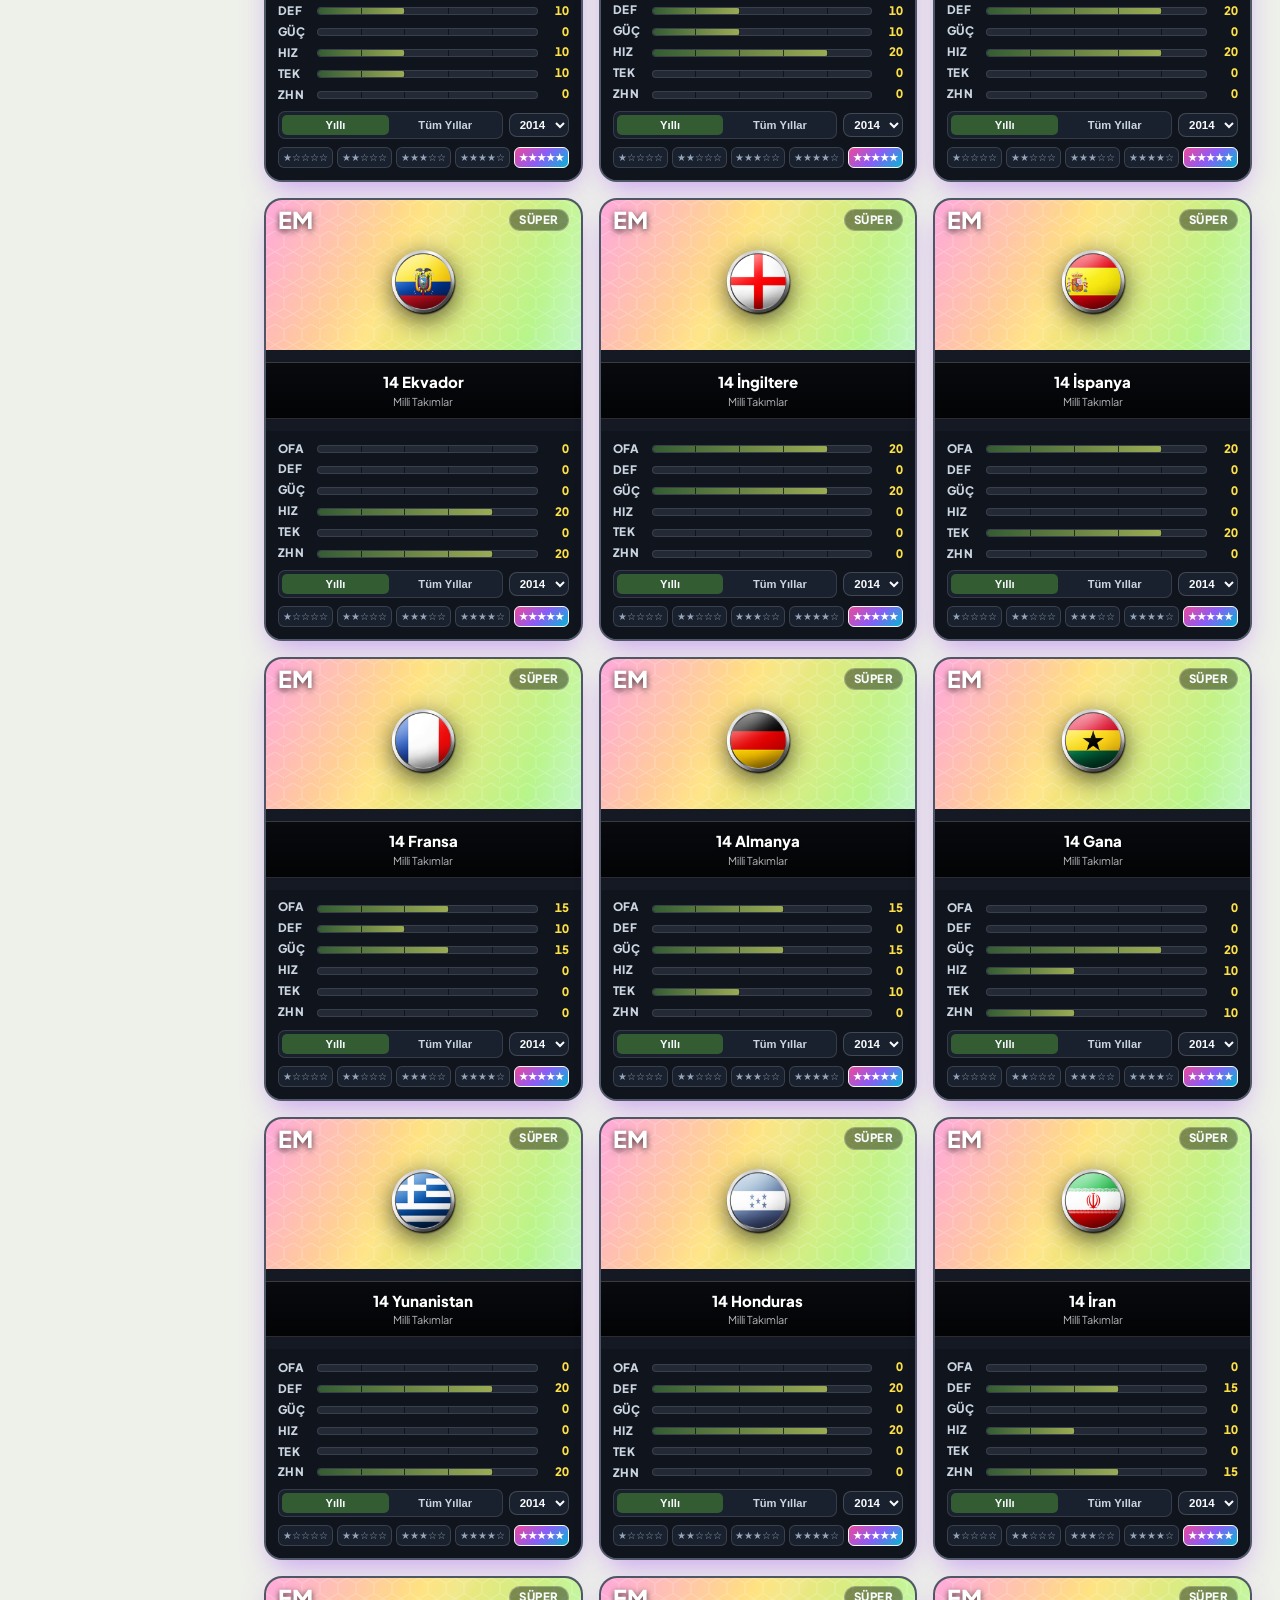
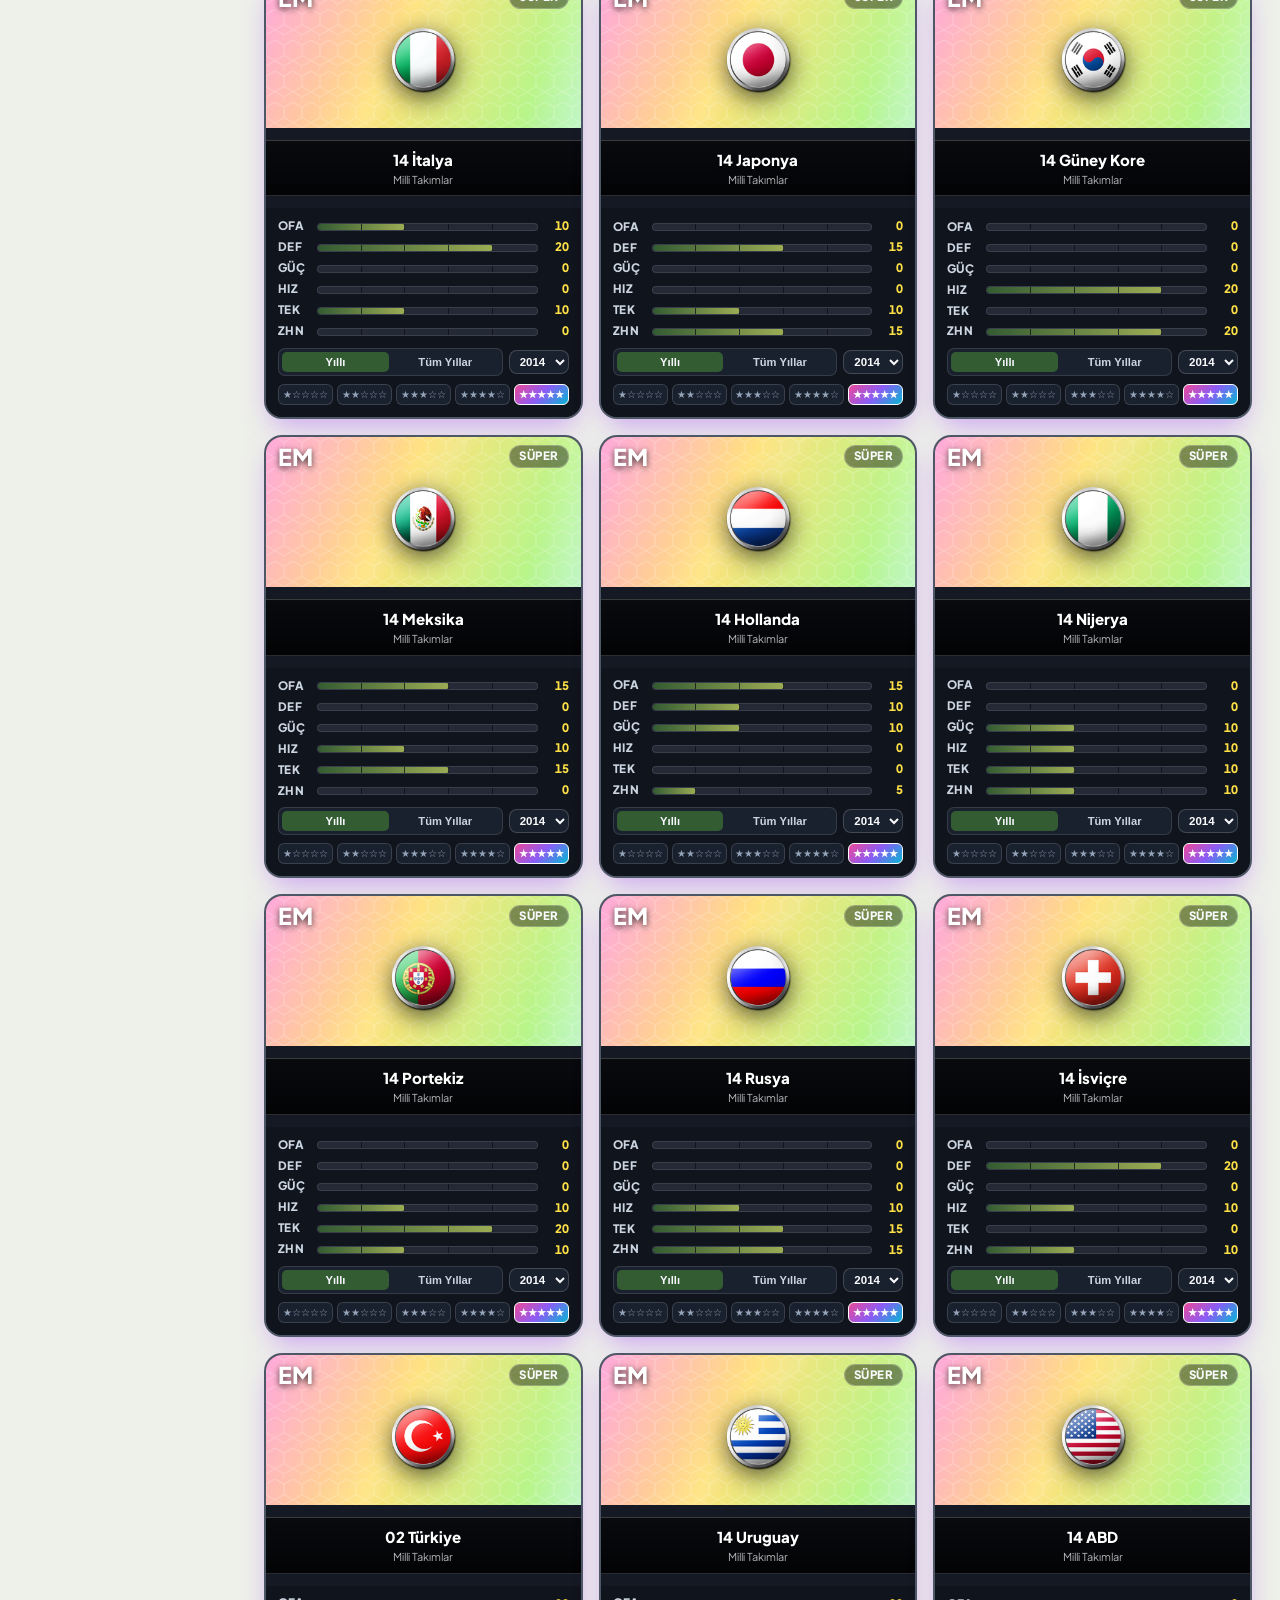
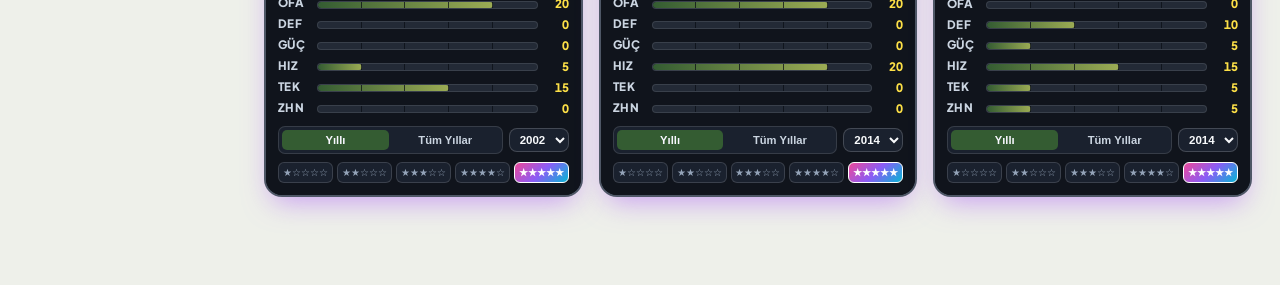
==== commit 2e2f3450: "düzeltme" ====
--- a/amblemler.html
+++ b/amblemler.html
@@ -57,7 +57,9 @@
       </div>
       <div class="nav-right">
         <span class="db-badge" id="dbBadge">15.583 Kart</span>
-        <a href="gizlilik.html" class="nav-legal-link" title="Gizlilik Politikası ve KVKK Aydınlatma Metni">Gizlilik &amp; KVKK</a>
+      </div>
+      <div class="sidebar-legal">
+        <a href="gizlilik.html" class="sidebar-legal-link">Gizlilik ve KVKK Aydınlatma Metni</a>
       </div>
     </div>
   </header>
--- a/theme-light.css
+++ b/theme-light.css
@@ -22,9 +22,9 @@
   --accent-red: #dc2626;
   --accent-purple: #7e22ce;
   --accent-cyan: #0e7490;
-  --radius-lg: 0;
-  --radius-md: 0;
-  --radius-sm: 0;
+  --radius-lg: 18px;
+  --radius-md: 12px;
+  --radius-sm: 9px;
   --shadow-sm: 0 1px 2px rgba(24, 34, 24, 0.05), 0 1px 1px rgba(24, 34, 24, 0.03);
   --shadow-md: 0 6px 22px -8px rgba(24, 34, 24, 0.15), 0 2px 6px rgba(24, 34, 24, 0.04);
   --sidebar-w: 236px;
@@ -1421,91 +1421,135 @@
   background: linear-gradient(135deg, #ec4899, #8b5cf6, #06b6d4) !important;
 }
 
-/* ---------- Sol alt Gizlilik & KVKK bağlantısı ve yasal sayfa kartı ---------- */
-.nav-legal-link {
-  display: block;
+/* ---------- Sol Sidebar Alt Bilgi (Gizlilik & KVKK) ---------- */
+.sidebar-legal {
+  display: flex;
+  justify-content: center;
+  padding-top: 6px;
+  border-top: 1px solid var(--border-subtle);
+}
+
+.sidebar-legal-link {
+  display: inline-flex;
+  align-items: center;
+  justify-content: center;
+  gap: 6px;
   width: 100%;
-  text-align: center;
-  margin-top: 6px;
-  padding: 5px 8px;
+  padding: 6px 8px;
+  border-radius: var(--radius-sm);
   font-size: 0.72rem;
   font-weight: 600;
   color: var(--text-dim);
   text-decoration: none;
-  border: 1px solid transparent;
-  transition: color 0.15s ease, border-color 0.15s ease, background 0.15s ease;
-}
-.nav-legal-link:hover,
-.nav-legal-link.active {
+  text-align: center;
+  transition: color 0.15s ease, background 0.15s ease;
+}
+
+.sidebar-legal-link:hover,
+.sidebar-legal-link.active {
   color: var(--accent);
   background: var(--bg-hover);
-  border-color: var(--border-color);
-}
-body.theme-dark .nav-legal-link {
-  color: #9bb09a;
-}
-body.theme-dark .nav-legal-link:hover,
-body.theme-dark .nav-legal-link.active {
-  color: #f8f8ff;
-  background: rgba(156, 172, 84, 0.16);
-  border-color: var(--border-color);
-}
-
+}
+
+@media (max-width: 900px) {
+  .sidebar-legal {
+    padding-top: 4px;
+  }
+  .sidebar-legal-link {
+    width: auto;
+    padding: 4px 10px;
+    font-size: 0.72rem;
+  }
+}
+
+/* ---------- Gizlilik & KVKK Sayfası ---------- */
 .legal-card {
-  max-width: 860px;
-  background: rgba(248, 248, 255, 0.94);
+  background: var(--bg-card);
   border: 1px solid var(--border-color);
+  border-radius: var(--radius-lg);
+  padding: 28px 32px;
   box-shadow: var(--shadow-md);
-  padding: 24px 28px;
   display: flex;
   flex-direction: column;
-  gap: 18px;
-}
-body.theme-dark .legal-card {
-  background: rgba(18, 27, 19, 0.92);
-  border-color: var(--border-color);
-  color: var(--text-main);
-}
+  gap: 20px;
+}
+
+.legal-header {
+  display: flex;
+  flex-wrap: wrap;
+  align-items: center;
+  justify-content: space-between;
+  gap: 12px;
+  padding-bottom: 16px;
+  border-bottom: 1px solid var(--border-subtle);
+}
+
+.legal-title {
+  margin: 0;
+  font-size: 1.45rem;
+  font-weight: 800;
+  color: var(--text-main);
+}
+
+.legal-updated {
+  font-size: 0.78rem;
+  font-weight: 600;
+  color: var(--text-dim);
+  background: var(--accent-soft);
+  padding: 5px 10px;
+  border-radius: var(--radius-sm);
+}
+
 .legal-section h2 {
+  margin: 0 0 8px;
   font-size: 1.02rem;
-  font-weight: 800;
+  font-weight: 700;
   color: var(--accent);
-  margin: 0 0 6px;
-}
-body.theme-dark .legal-section h2 {
-  color: #b7c966;
-}
+}
+
 .legal-section p {
   margin: 0;
-  font-size: 0.88rem;
-  line-height: 1.65;
-  color: var(--text-main);
-}
-.legal-section ul {
-  margin: 6px 0 0;
-  padding-left: 18px;
+  font-size: 0.92rem;
+  line-height: 1.68;
+  color: var(--text-muted);
+}
+
+.legal-section p + p {
+  margin-top: 10px;
+}
+
+.legal-footer-actions {
+  padding-top: 12px;
+  border-top: 1px solid var(--border-subtle);
+  display: flex;
+  justify-content: flex-start;
+}
+
+.legal-back-btn {
+  display: inline-flex;
+  align-items: center;
+  gap: 8px;
+  padding: 9px 16px;
+  border-radius: var(--radius-sm);
+  background: var(--accent-soft);
+  border: 1px solid var(--border-color);
+  color: var(--accent);
   font-size: 0.86rem;
-  line-height: 1.6;
-  color: var(--text-muted);
-}
-.legal-meta {
-  font-size: 0.78rem;
-  color: var(--text-dim);
-  border-top: 1px solid var(--border-subtle);
-  padding-top: 12px;
-}
-
-/* ---------- Köşeli Tasarım (Tüm sitede keskin 0px köşeler) ---------- */
-*,
-*::before,
-*::after {
-  border-radius: 0 !important;
-}
-input[type="range"]::-webkit-slider-thumb,
-::-webkit-scrollbar-thumb,
-::-webkit-scrollbar-track {
-  border-radius: 0 !important;
-}
-input[type="range"]::-moz-range-thumb {
-  border-radius: 0 !important;
-}
+  font-weight: 700;
+  text-decoration: none;
+  transition: background 0.15s ease, border-color 0.15s ease;
+}
+
+.legal-back-btn:hover {
+  background: var(--bg-hover);
+  border-color: var(--accent);
+}
+
+@media (max-width: 600px) {
+  .legal-card {
+    padding: 20px 18px;
+  }
+  .legal-title {
+    font-size: 1.2rem;
+  }
+}
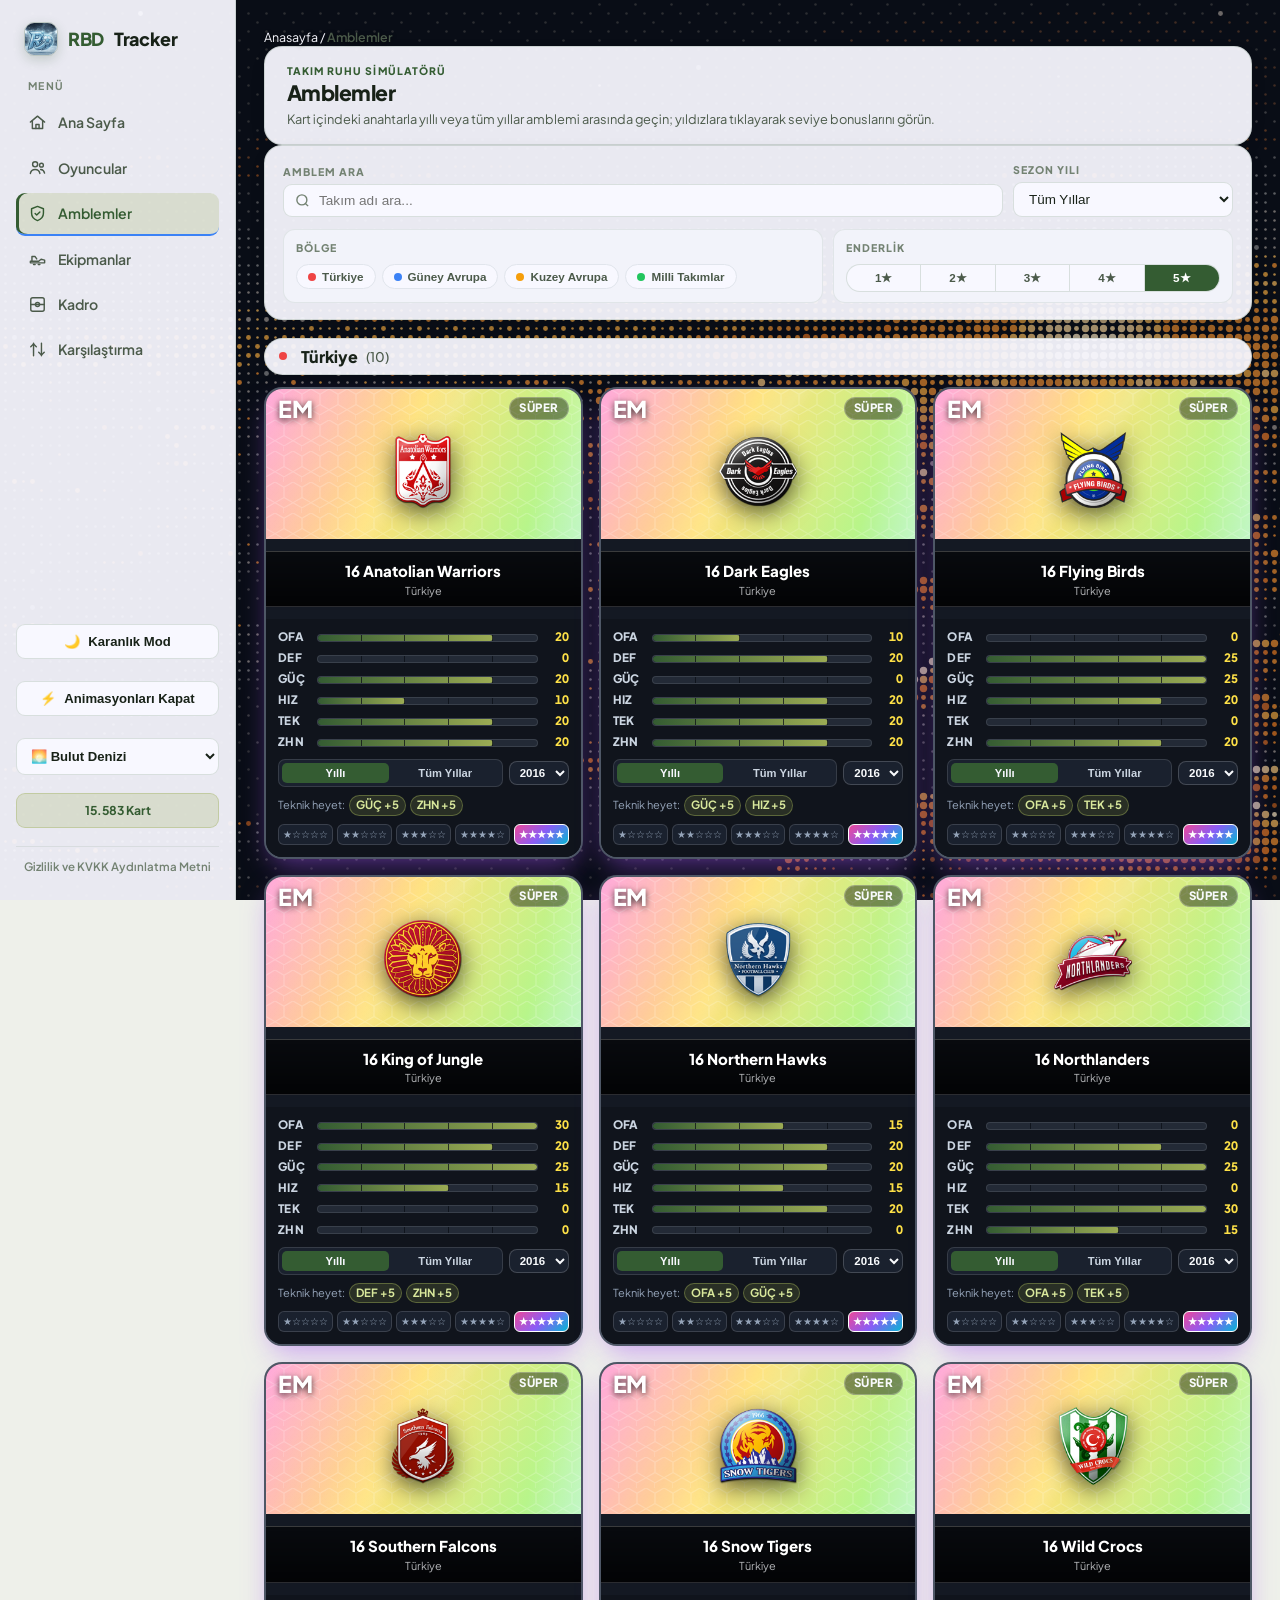
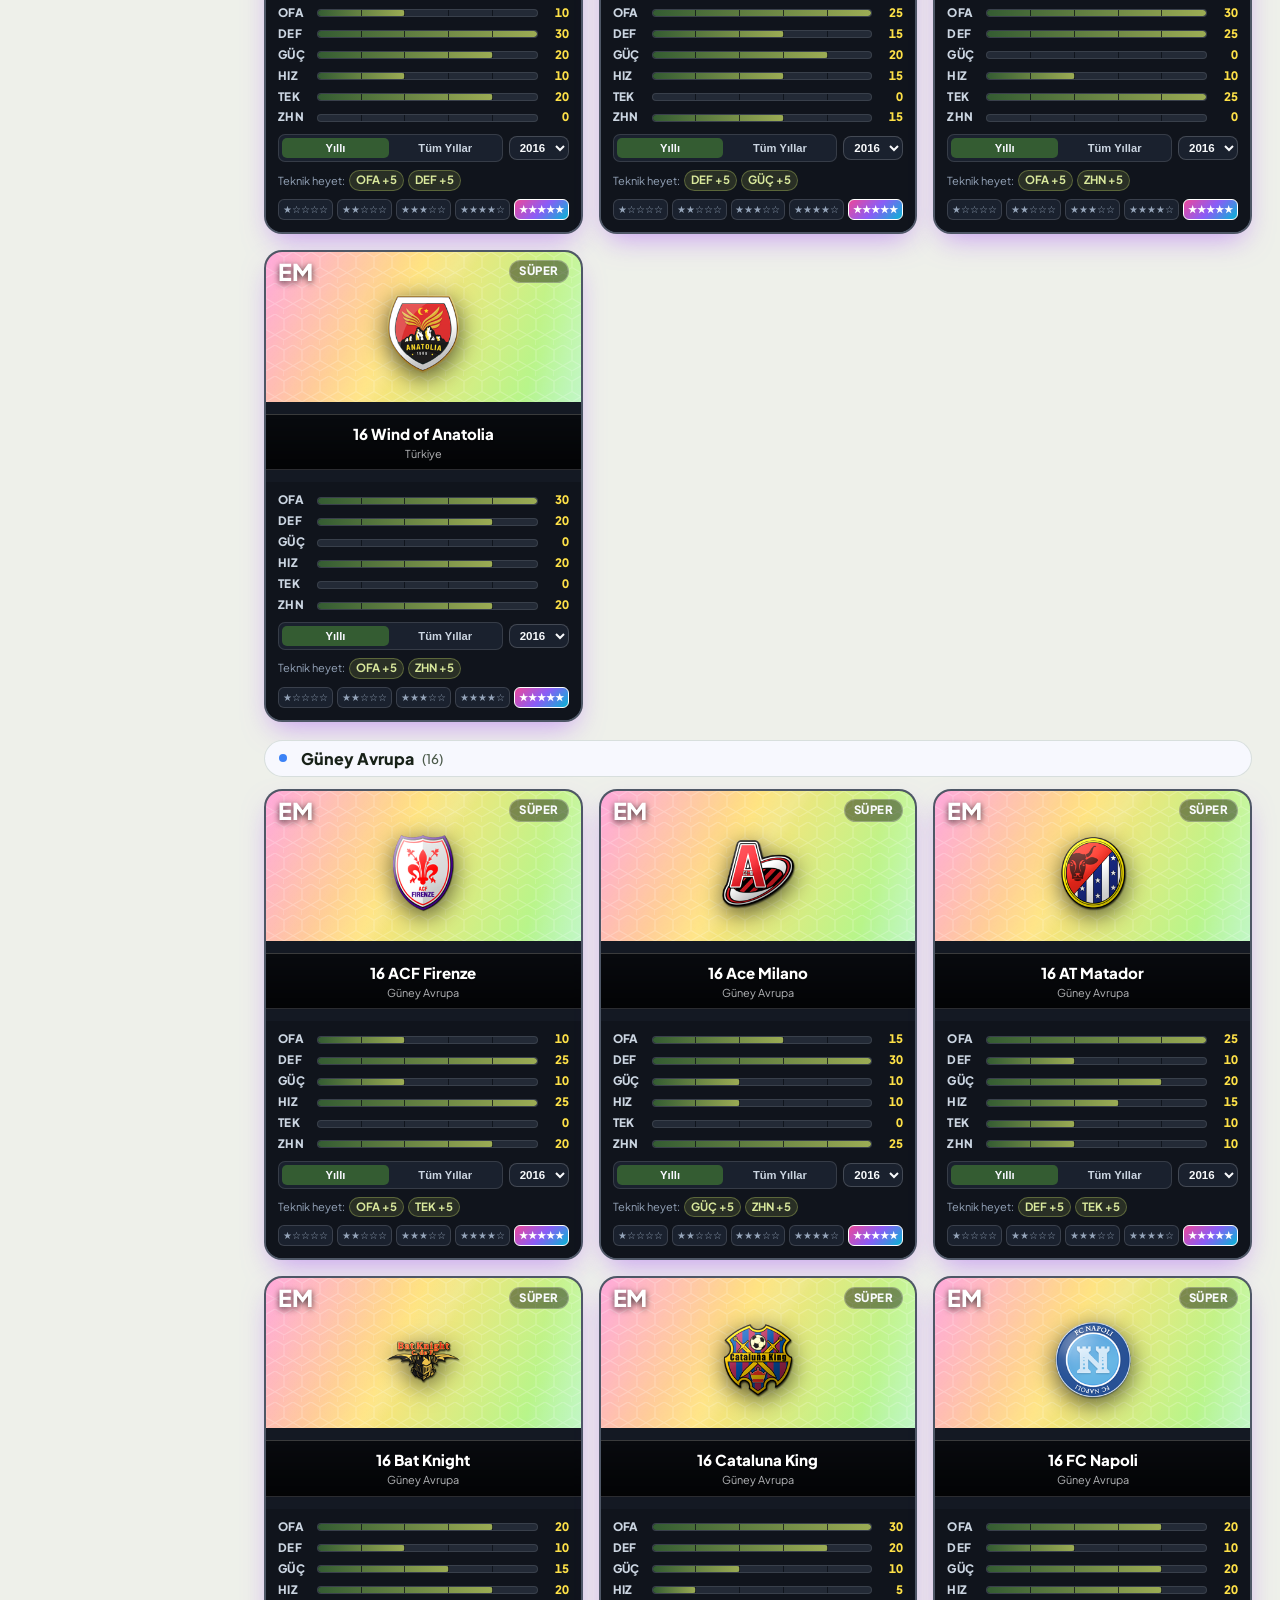
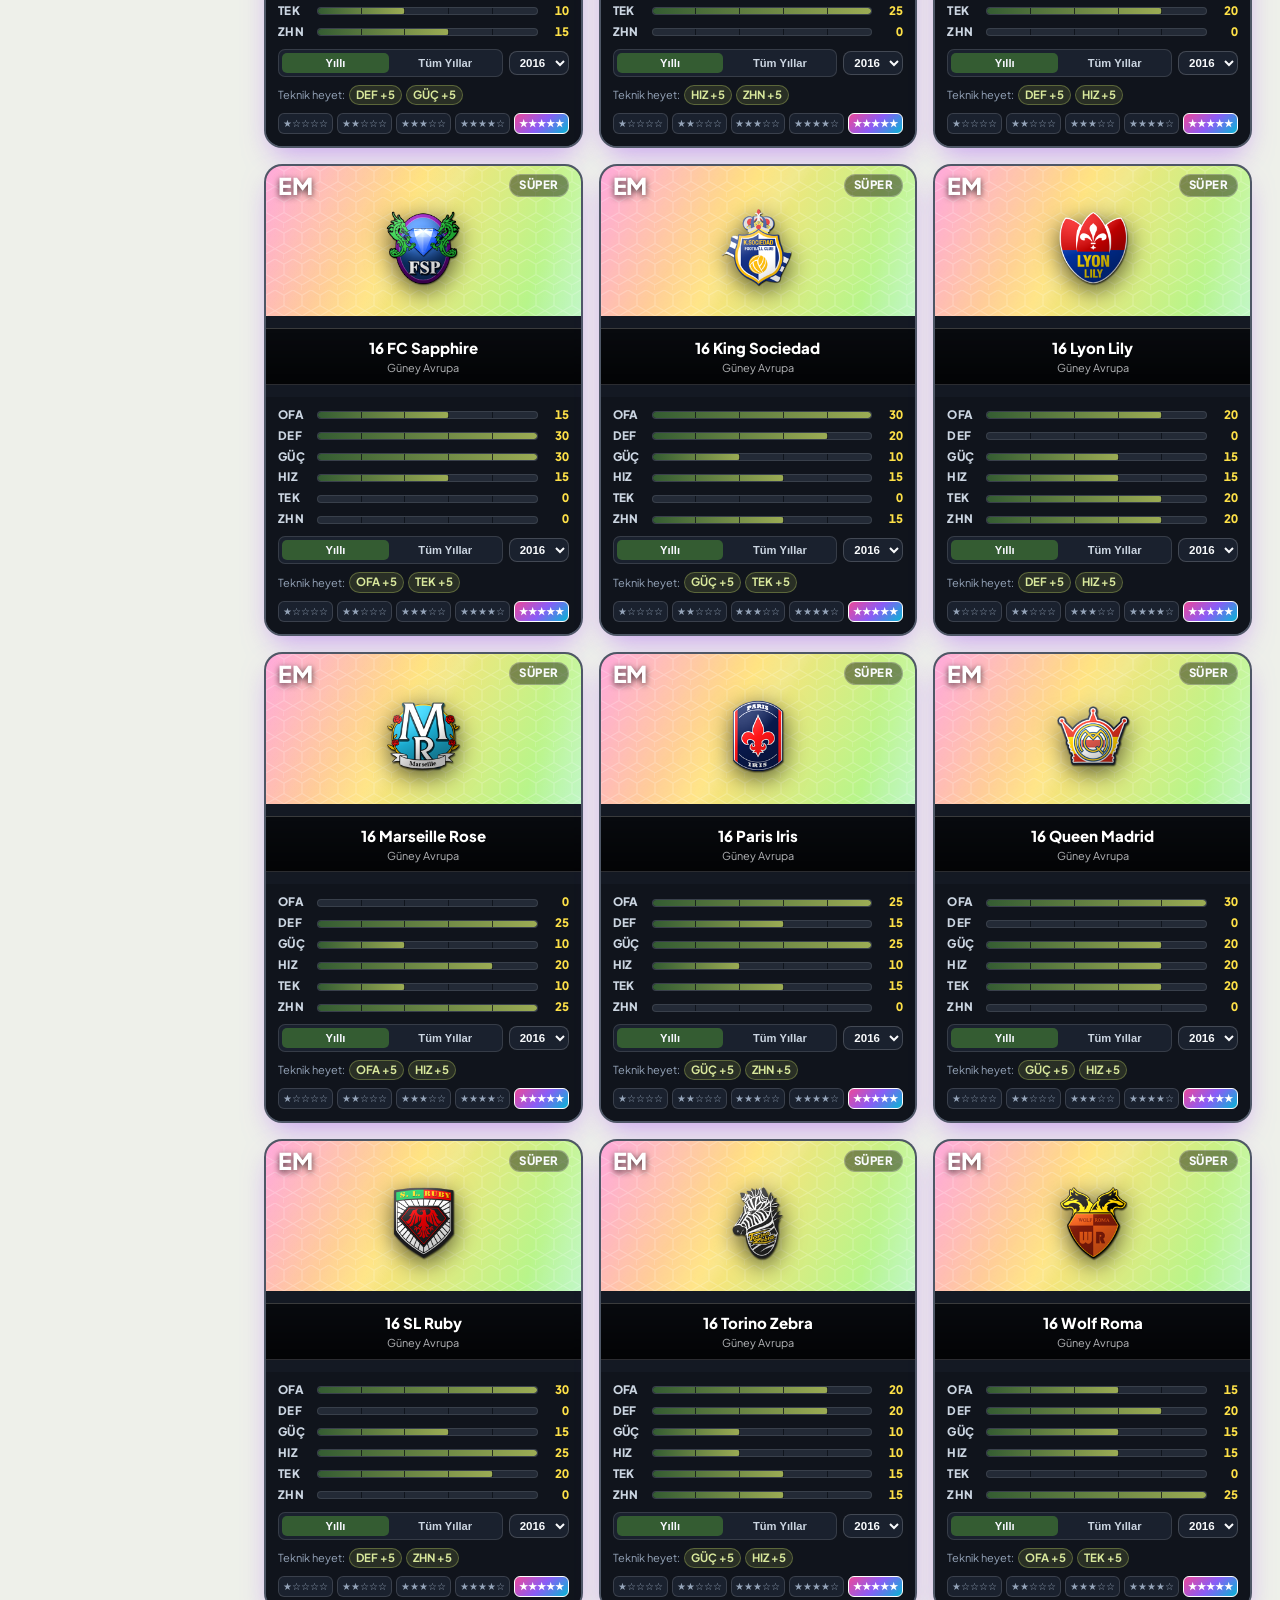
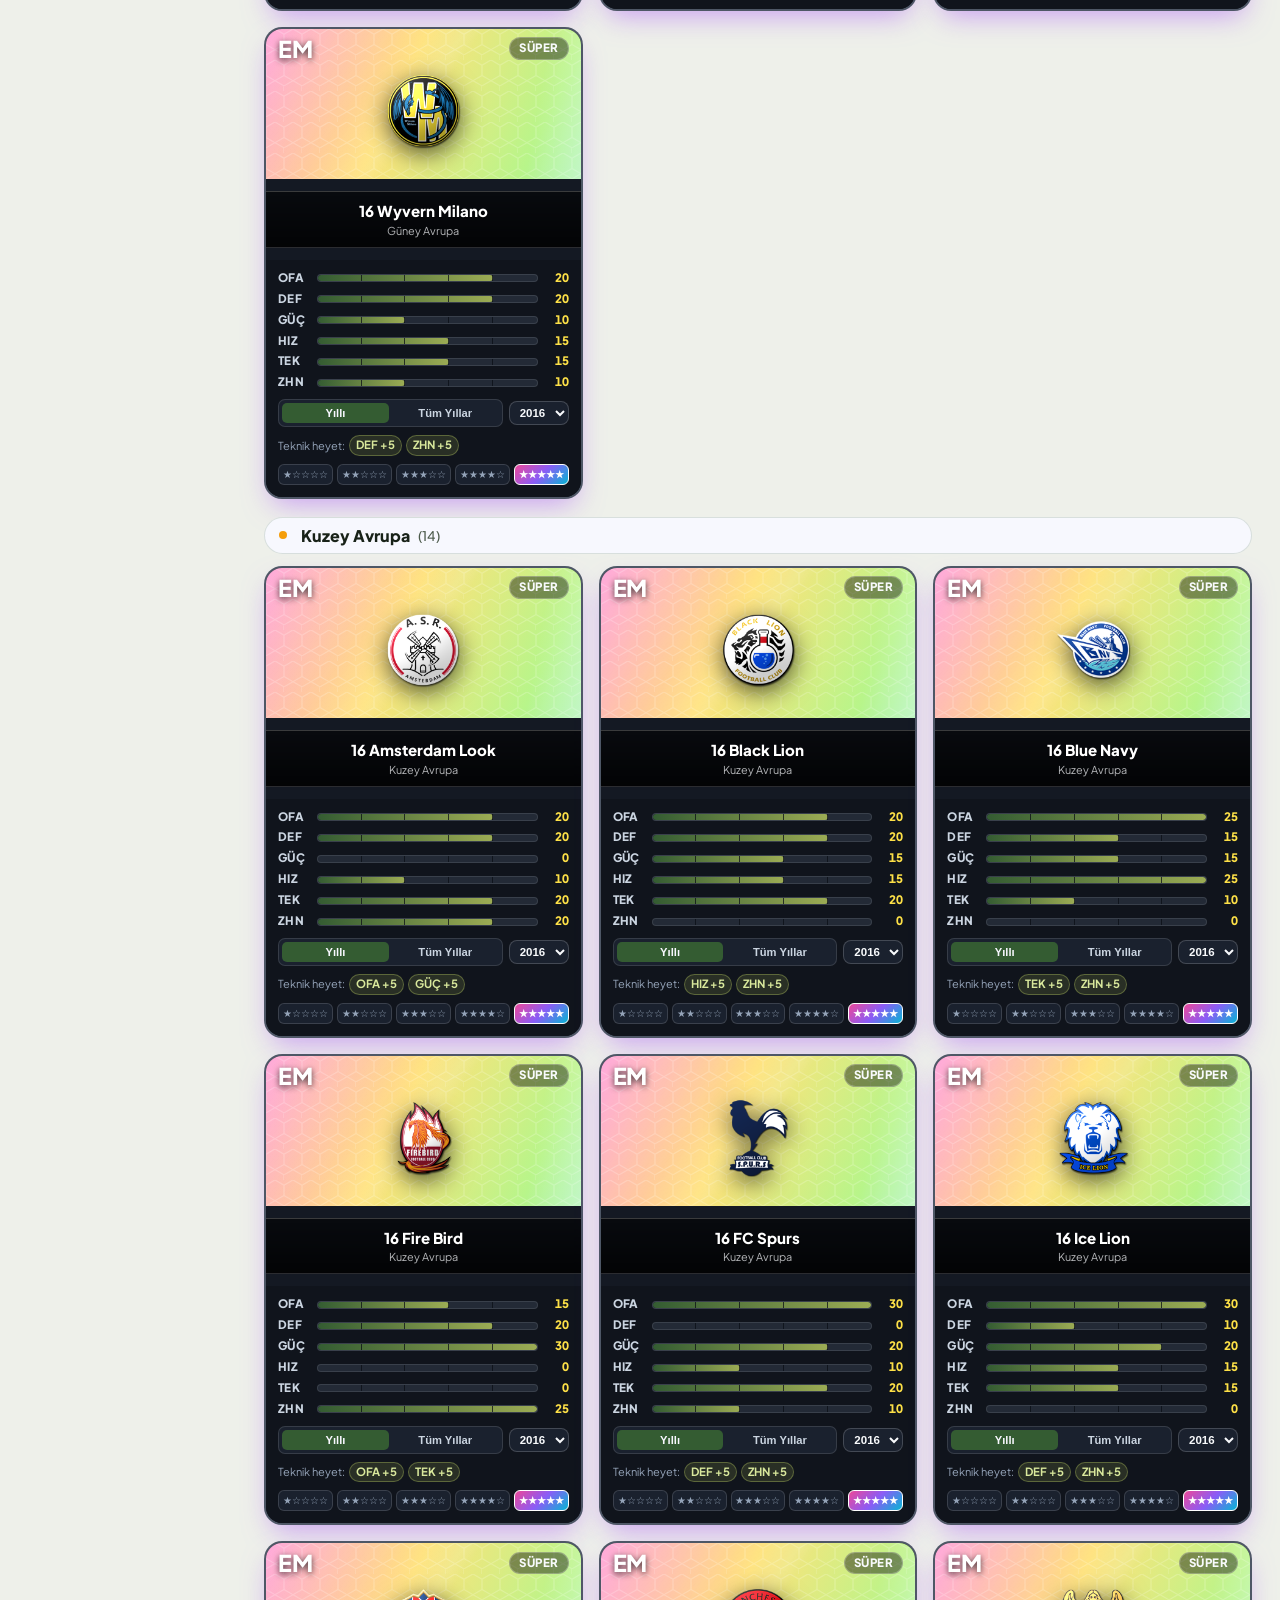
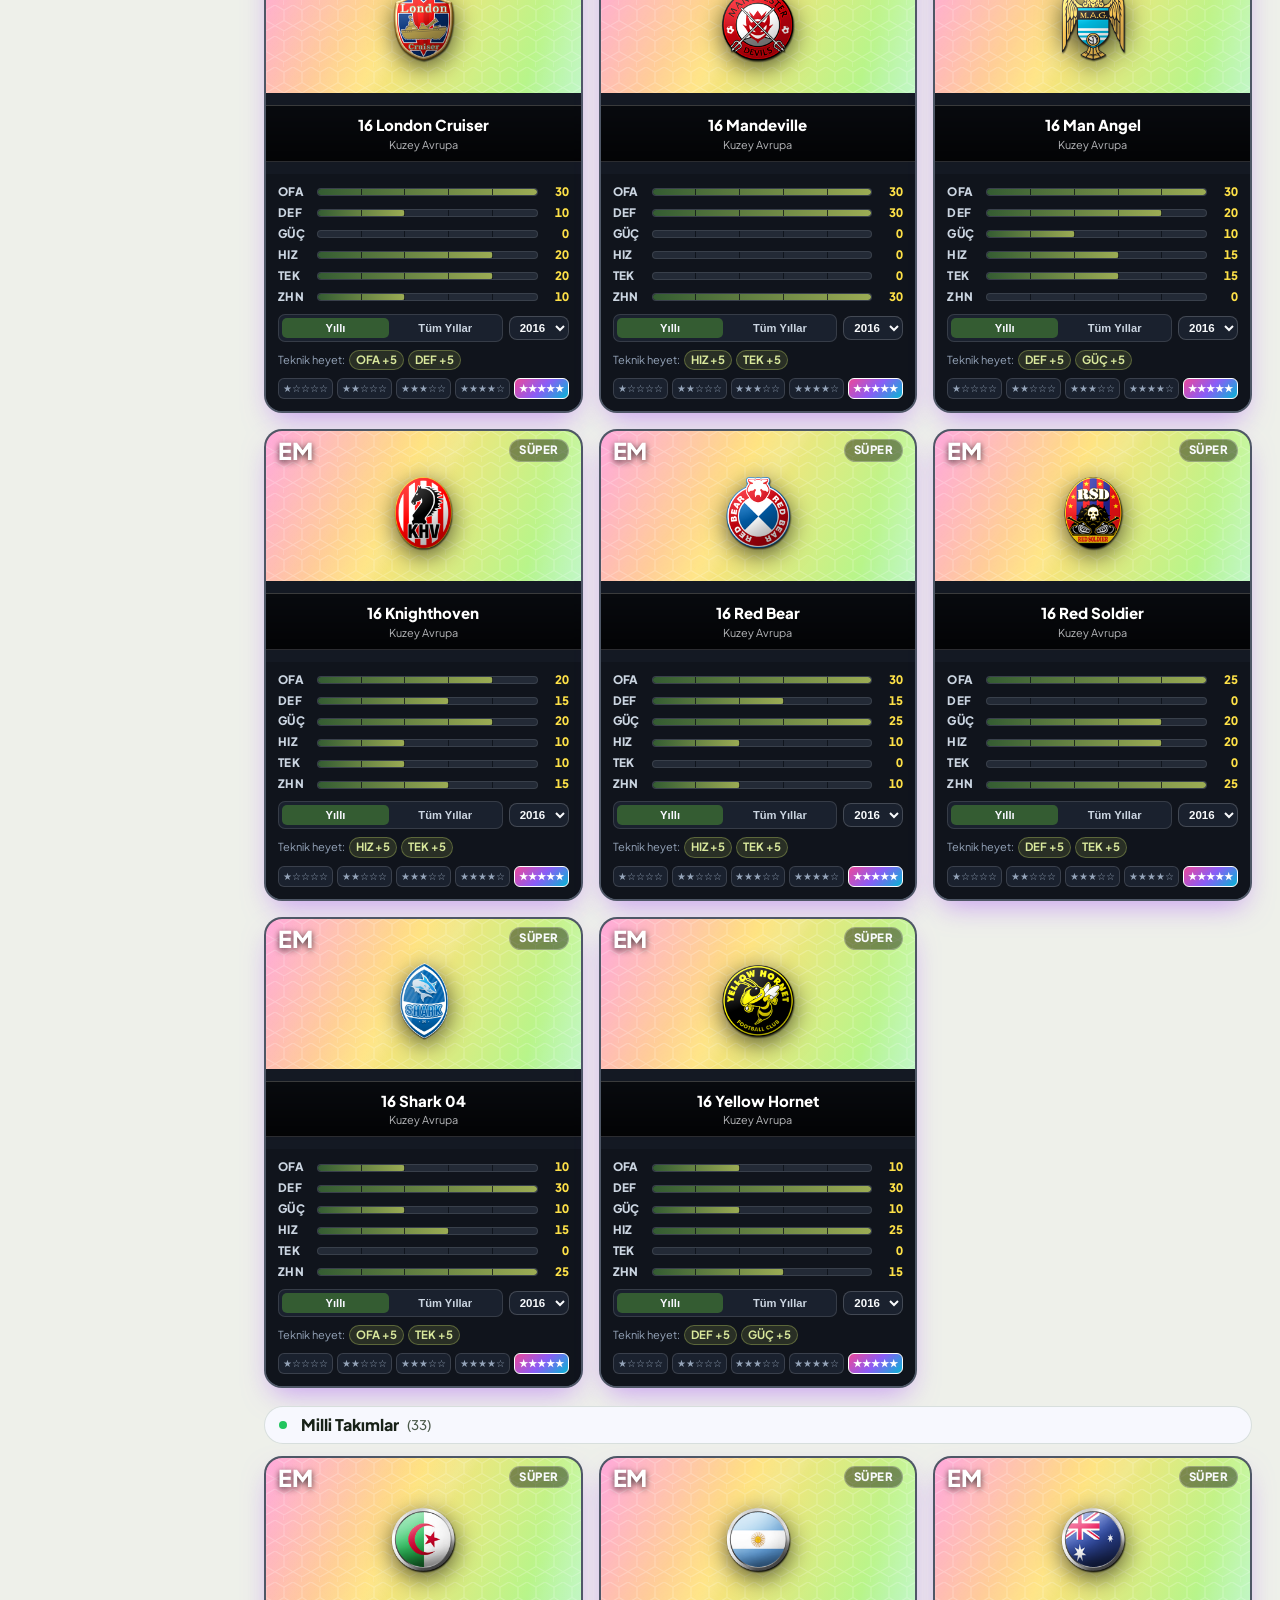
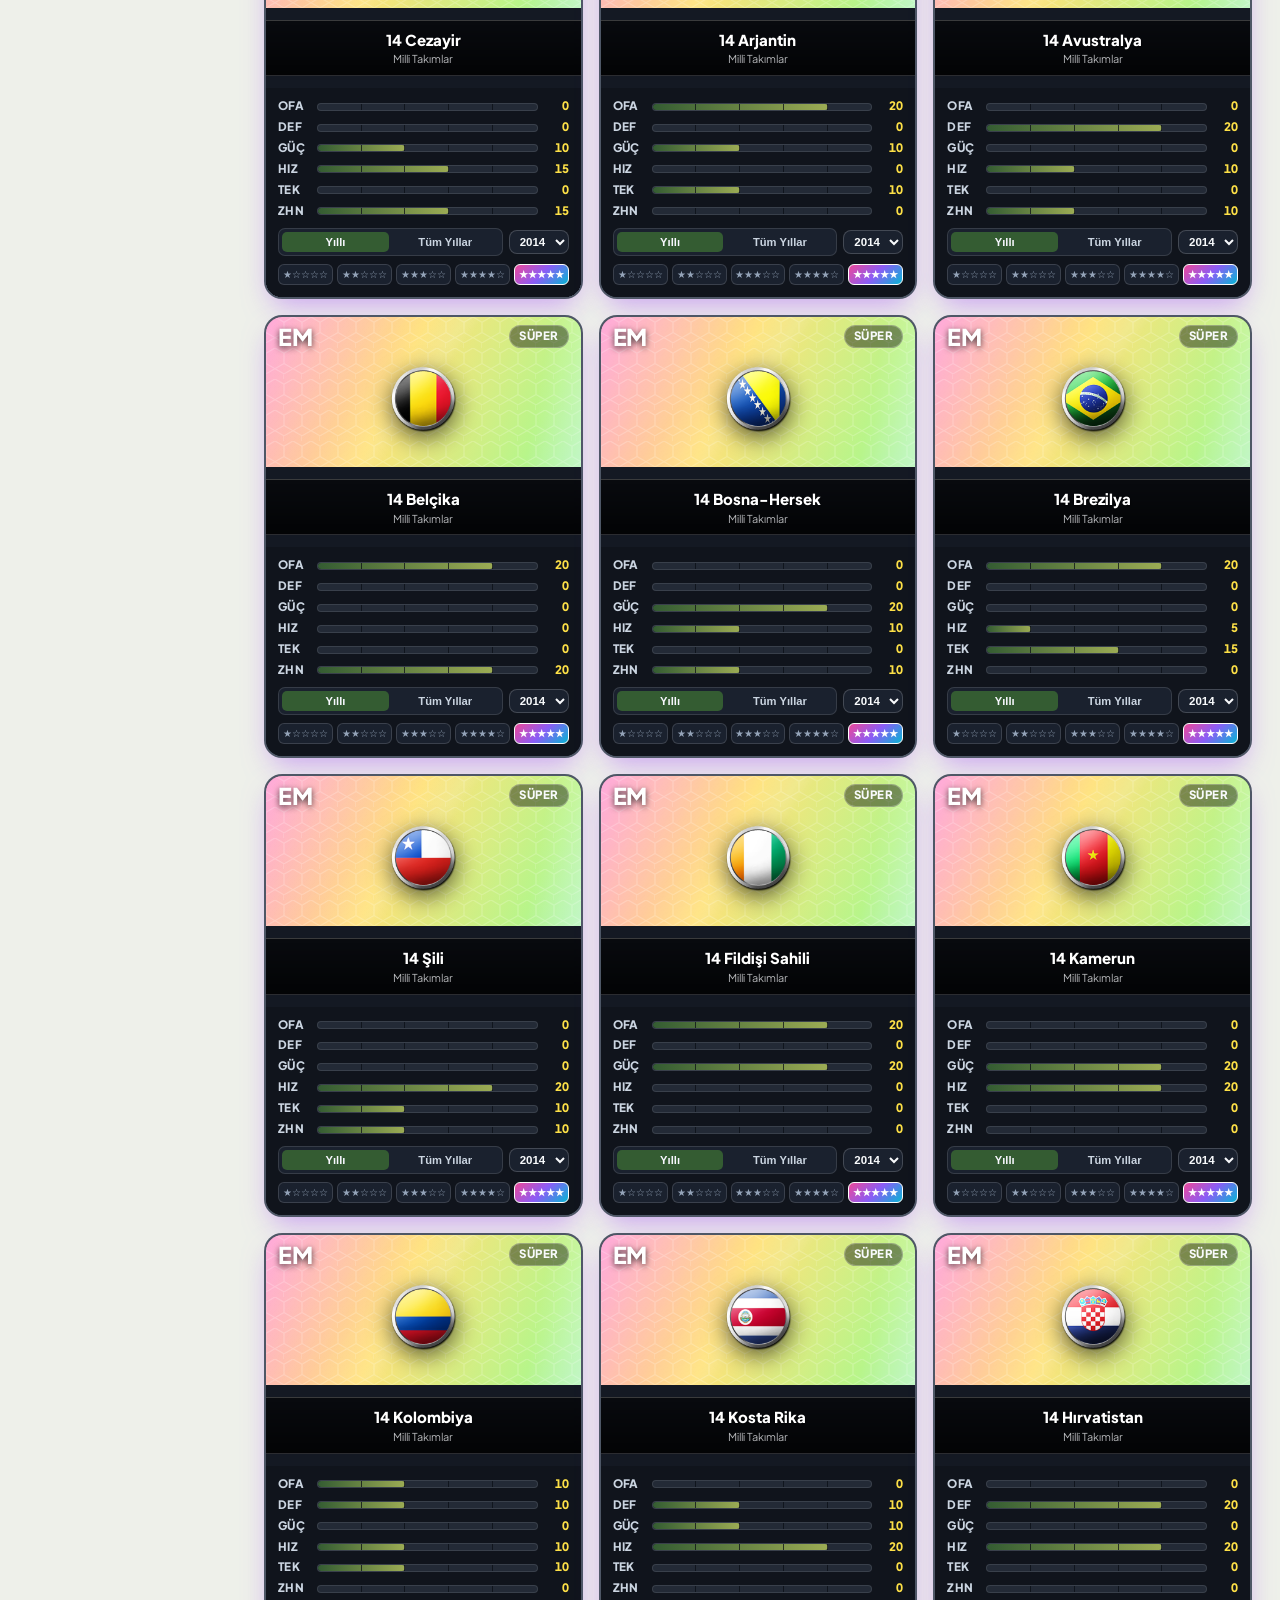
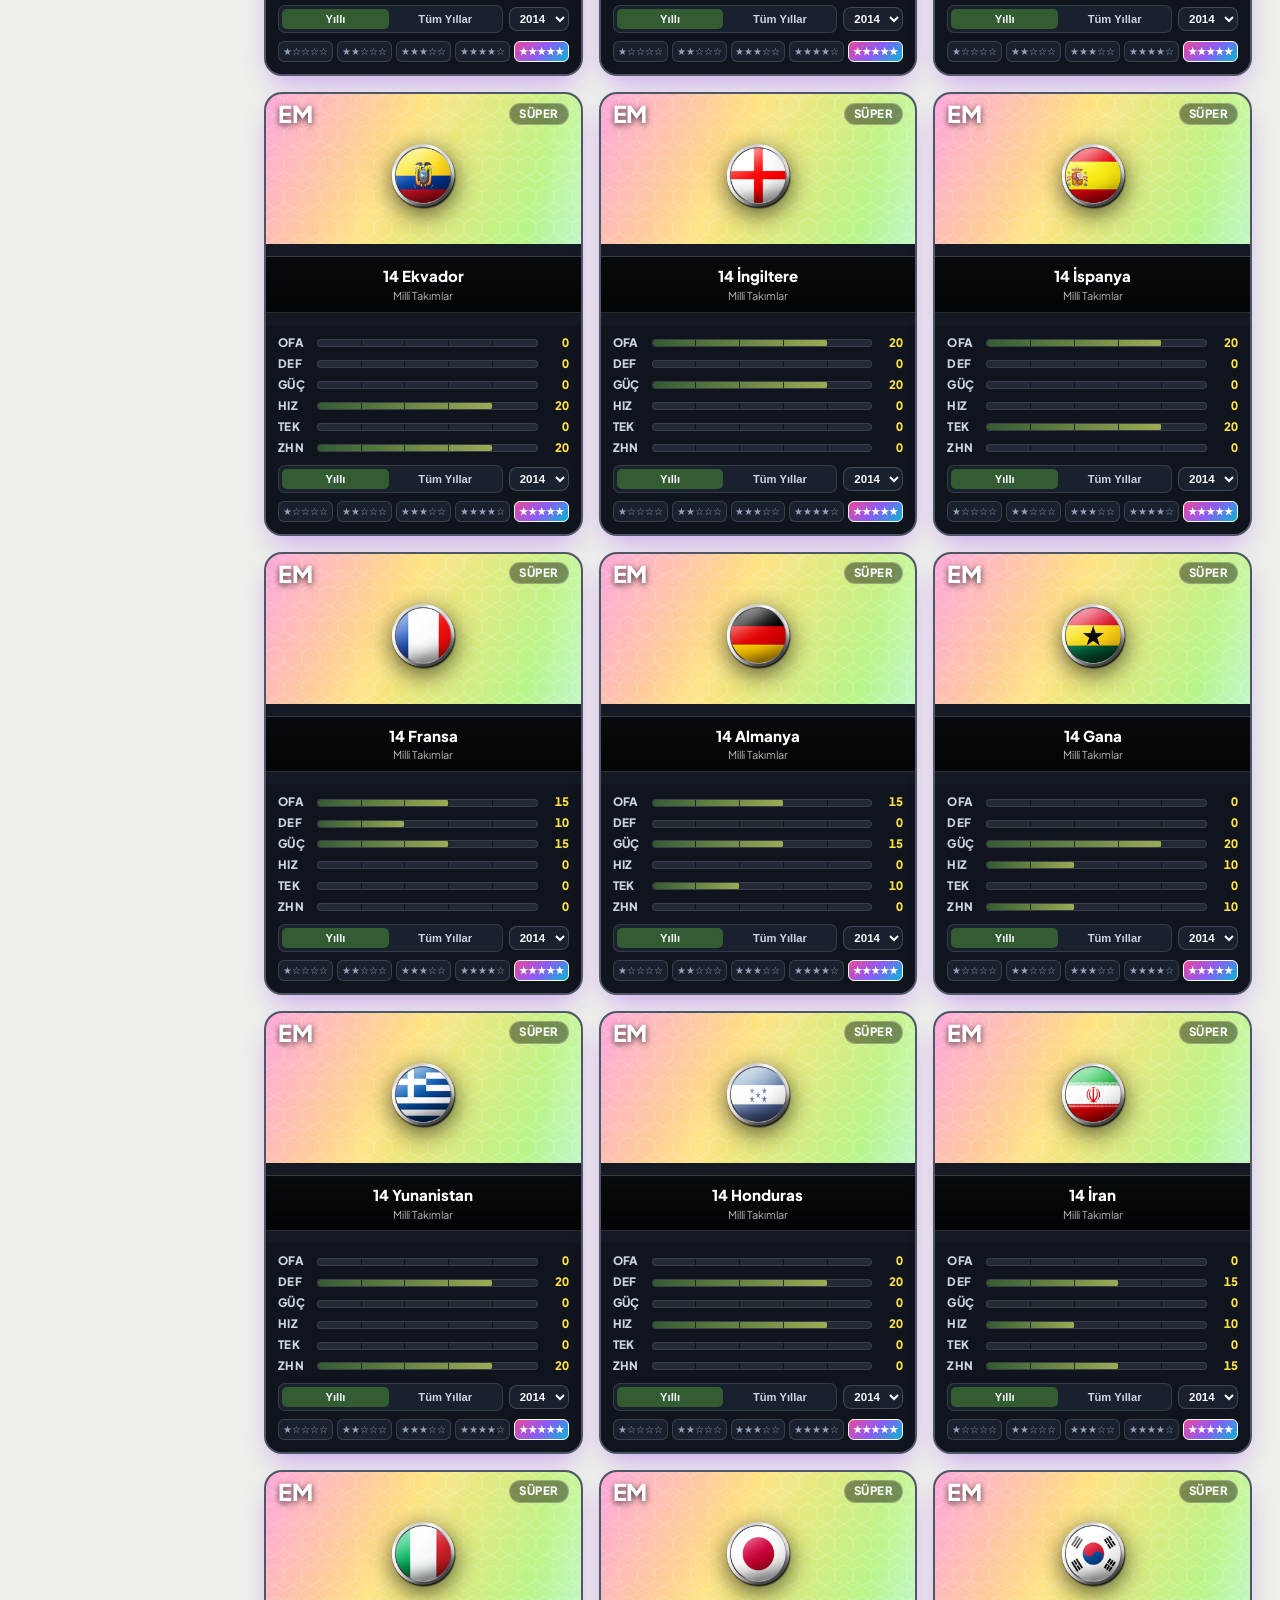
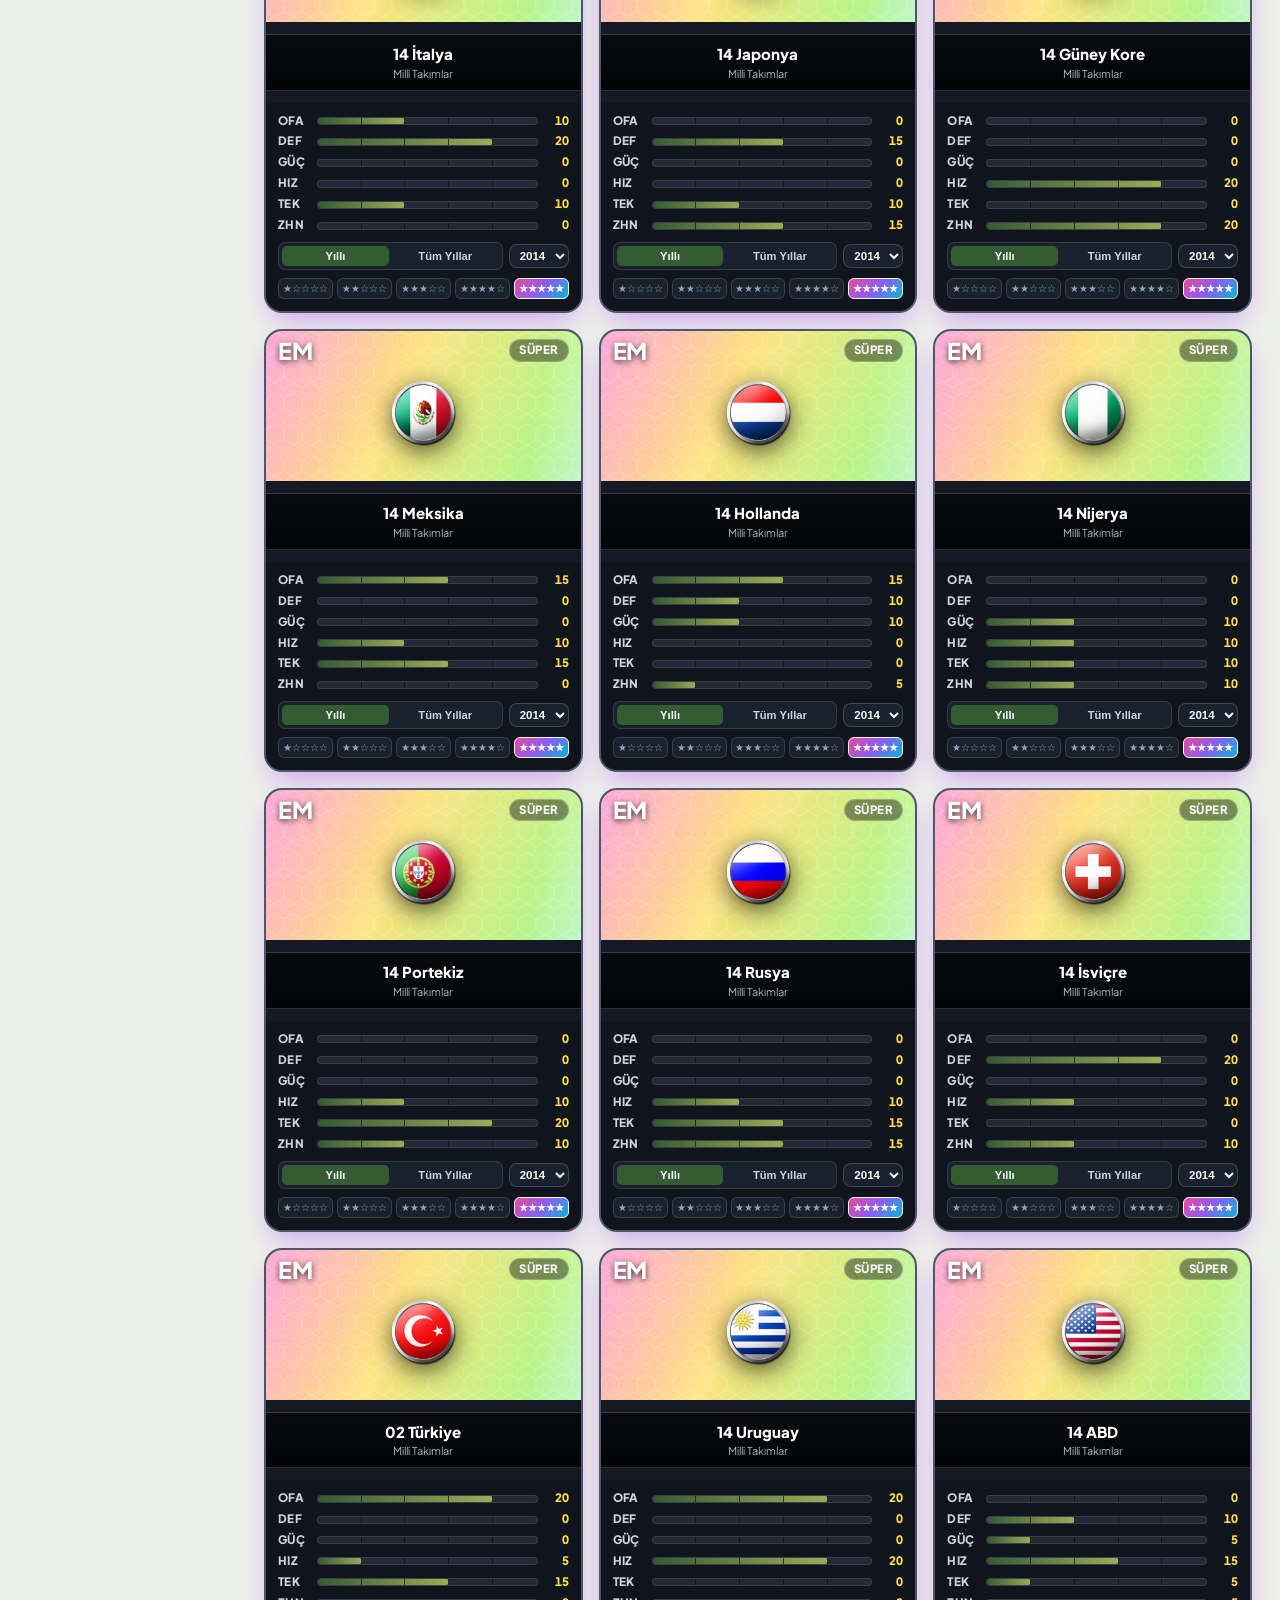
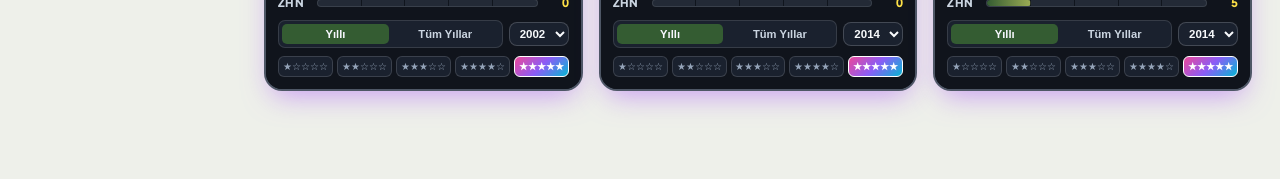
==== commit 9cd35e8e: "arayüzde düzenleme + yenilik" ====
--- a/amblemler.html
+++ b/amblemler.html
@@ -27,7 +27,7 @@
   <link rel="stylesheet" href="theme-light.css" />
 </head>
 <body data-page="emblems">
-  <script>try{if(localStorage.getItem("rbd_color_mode")==="dark")document.body.classList.add("theme-dark");}catch(_){}</script>
+  <script>try{if(localStorage.getItem("rbd_color_mode")==="dark")document.body.classList.add("theme-dark");if(localStorage.getItem("rbd_no_anim")==="1")document.body.classList.add("no-anim");}catch(_){}</script>
   <canvas id="asciiBgCanvas" aria-hidden="true"></canvas>
   <!-- Top Navbar -->
   <header class="navbar">
@@ -44,7 +44,7 @@
         </select>
         <a href="index.html" class="brand" data-nav="home">
           <img class="brand-logo-img" src="assets/favicon.png" alt="RBD" />
-          <span class="brand-rvl">RBD</span><span class="brand-tracker">Tracker</span>
+          <span class="brand-rbd">RBD</span><span class="brand-tracker">Tracker</span>
         </a>
         <nav class="nav-links" id="mainNav">
           <a class="nav-link" href="index.html" data-tab="home"><span class="nav-ico"><svg viewBox="0 0 24 24" fill="none" stroke="currentColor" stroke-width="1.8" stroke-linecap="round" stroke-linejoin="round"><path d="M3 11.5 12 4l9 7.5"/><path d="M5.5 10v9.5h13V10"/><path d="M10 19.5v-5h4v5"/></svg></span><span class="nav-txt">Ana Sayfa</span></a>
@@ -124,20 +124,28 @@
     </div>
 
     <!-- ==================== 1. OYUNCULAR ==================== -->
-    <div id="view-players" class="page-view hidden">
-      <section class="hero-card">
-        <h1 class="hero-title">Rebound Oyuncu Kartları</h1>
-        <p class="hero-subtitle">1958–2016 sezonlarından tüm oyuncu kartlarını arayın, filtreleyin ve karşılaştırın.</p>
-      </section>
-
-      <section class="filter-panel">
-        <div class="filter-top-row">
-          <div class="search-box">
+    <div id="view-players" class="page-view">
+      <section class="hero-card rbd-deck-head">
+        <div class="rbd-head-main">
+          <span class="rbd-head-kicker">VERİTABANI • 1958–2016</span>
+          <h1 class="hero-title">Rebound Oyuncu Kartları</h1>
+          <p class="hero-subtitle">Tüm sezon kartlarını mevkii, enderlik, bölge, amblem ve seviye simülasyonuyla filtreleyin.</p>
+        </div>
+        <div class="rbd-head-stat">
+          <div class="results-counter">
+            <span id="resultCountText">15.583 oyuncu bulundu</span>
+          </div>
+        </div>
+      </section>
+
+      <section class="filter-panel rbd-command-deck">
+        <div class="rbd-cmd-toolbar">
+          <div class="search-box rbd-cmd-search">
             <svg class="search-icon" width="15" height="15" viewBox="0 0 24 24" fill="none" stroke="currentColor" stroke-width="2.2">
               <circle cx="11" cy="11" r="8"></circle>
               <line x1="21" y1="21" x2="16.65" y2="16.65"></line>
             </svg>
-            <input type="text" id="searchInput" placeholder="Oyuncu ara..." autocomplete="off" />
+            <input type="text" id="searchInput" placeholder="Oyuncu veya kulüp ara..." autocomplete="off" />
             <button id="clearSearchBtn" class="clear-input-btn hidden" title="Aramayı Temizle">✕</button>
           </div>
 
@@ -163,14 +171,21 @@
             <option value="name_asc">Sırala: İsim (A–Z)</option>
           </select>
 
-          <button id="favOnlyBtn" class="btn-outline fav-filter-btn" title="Sadece Favori Oyuncular">
-            ★ Favoriler (<span id="favCount">0</span>)
-          </button>
-
-          <button id="advFilterBtn" class="btn-outline">
-            <svg width="14" height="14" viewBox="0 0 24 24" fill="none" stroke="currentColor" stroke-width="2.2"><line x1="4" y1="21" x2="4" y2="14"/><line x1="4" y1="10" x2="4" y2="3"/><line x1="12" y1="21" x2="12" y2="12"/><line x1="12" y1="8" x2="12" y2="3"/><line x1="20" y1="21" x2="20" y2="16"/><line x1="20" y1="12" x2="20" y2="3"/><line x1="1" y1="14" x2="7" y2="14"/><line x1="9" y1="8" x2="15" y2="8"/><line x1="17" y1="16" x2="23" y2="16"/></svg>
-            Detaylı Filtre
-          </button>
+          <div class="rbd-tool-actions">
+            <button id="favOnlyBtn" class="btn-outline fav-filter-btn" title="Sadece Favori Oyuncular">
+              ★ Favoriler (<span id="favCount">0</span>)
+            </button>
+            <button id="advFilterBtn" class="btn-outline">
+              <svg width="14" height="14" viewBox="0 0 24 24" fill="none" stroke="currentColor" stroke-width="2.2"><line x1="4" y1="21" x2="4" y2="14"/><line x1="4" y1="10" x2="4" y2="3"/><line x1="12" y1="21" x2="12" y2="12"/><line x1="12" y1="8" x2="12" y2="3"/><line x1="20" y1="21" x2="20" y2="16"/><line x1="20" y1="12" x2="20" y2="3"/><line x1="1" y1="14" x2="7" y2="14"/><line x1="9" y1="8" x2="15" y2="8"/><line x1="17" y1="16" x2="23" y2="16"/></svg>
+              Detaylı
+            </button>
+            <button id="teamSpiritBtn" class="btn-spirit">
+              <svg width="14" height="14" viewBox="0 0 24 24" fill="none" stroke="currentColor" stroke-width="2.2"><path d="M12 22s8-4 8-10V5l-8-3-8 3v7c0 6 8 10 8 10z"/></svg>
+              Amblem
+              <span id="spiritActiveBadge" class="spirit-badge hidden"></span>
+            </button>
+            <button id="resetMainBtn" class="btn-outline btn-reset-inline" title="Tüm filtreleri ve amblemi sıfırla">↺ Sıfırla</button>
+          </div>
         </div>
 
         <div id="advFilterPanel" class="adv-filter-panel hidden">
@@ -202,13 +217,14 @@
           </div>
         </div>
 
-        <div class="filter-pills-row">
-          <div class="pill-section pill-section-role">
-            <span class="pill-label">MEVKİ</span>
-            <div class="pill-group" id="rolePills">
+        <div class="rbd-bento-filters">
+          <div class="rbd-bento-cell rbd-cell-role">
+            <div class="rbd-cell-head"><span>MEVKİ</span></div>
+            <div class="rbd-role-grid" id="rolePills">
               <button class="pill pill-fw" data-role="GF">GF</button>
               <button class="pill pill-fw" data-role="FRV">FRV</button>
               <button class="pill pill-fw" data-role="K FT">K FT</button>
+              <button class="pill pill-gk" data-role="KL">KL</button>
               <button class="pill pill-mf" data-role="OOS">OOS</button>
               <button class="pill pill-mf" data-role="KNT">KNT</button>
               <button class="pill pill-mf" data-role="OS">OS</button>
@@ -217,53 +233,37 @@
               <button class="pill pill-df" data-role="BEK">BEK</button>
               <button class="pill pill-df" data-role="DF">DF</button>
               <button class="pill pill-df" data-role="LİB">LİB</button>
-              <button class="pill pill-gk" data-role="KL">KL</button>
-            </div>
-          </div>
-
-          <div class="filter-sub-grid">
-            <div class="pill-section pill-section-grade">
-              <span class="pill-label">KART ENDERLİĞİ</span>
-              <div class="pill-group" id="gradePills">
-                <button class="pill pill-gold" data-grade="Gold">Efsane</button>
-                <button class="pill pill-master" data-grade="Master">Süper</button>
-                <button class="pill pill-elite" data-grade="Elite">Uzman</button>
-                <button class="pill pill-rare" data-grade="Rare">Ender</button>
-                <button class="pill pill-special" data-grade="Special">Özel</button>
-                <button class="pill pill-normal" data-grade="Normal">Normal</button>
-              </div>
-            </div>
-
-            <div class="pill-section pill-section-region">
-              <span class="pill-label">BÖLGE</span>
-              <div class="pill-group" id="regionPills">
+            </div>
+          </div>
+
+          <div class="rbd-bento-cell rbd-cell-grade">
+            <div class="rbd-cell-head"><span>KART ENDERLİĞİ</span></div>
+            <div class="rbd-grade-grid" id="gradePills">
+              <button class="pill pill-gold" data-grade="Gold">Efsane</button>
+              <button class="pill pill-master" data-grade="Master">Süper</button>
+              <button class="pill pill-elite" data-grade="Elite">Uzman</button>
+              <button class="pill pill-rare" data-grade="Rare">Ender</button>
+              <button class="pill pill-special" data-grade="Special">Özel</button>
+              <button class="pill pill-normal" data-grade="Normal">Normal</button>
+            </div>
+          </div>
+
+          <div class="rbd-bento-cell rbd-cell-side">
+            <div class="rbd-side-sub">
+              <div class="rbd-cell-head"><span>BÖLGE</span></div>
+              <div class="rbd-region-grid" id="regionPills">
                 <button class="pill pill-region" data-region="Güney Avrupa">Güney Avrupa</button>
                 <button class="pill pill-region" data-region="Kuzey Avrupa">Kuzey Avrupa</button>
                 <button class="pill pill-region" data-region="Türkiye">Türkiye</button>
                 <button class="pill pill-region" data-region="Milli Takımlar">Milli Takımlar</button>
               </div>
             </div>
-          </div>
-        </div>
-
-        <div class="filter-bottom-row">
-          <div class="spirit-level-wrap">
-            <button id="teamSpiritBtn" class="btn-spirit">
-              <svg width="14" height="14" viewBox="0 0 24 24" fill="none" stroke="currentColor" stroke-width="2.2"><path d="M12 22s8-4 8-10V5l-8-3-8 3v7c0 6 8 10 8 10z"/></svg>
-              Amblem
-              <span id="spiritActiveBadge" class="spirit-badge hidden"></span>
-            </button>
-            <button id="resetMainBtn" class="btn-outline btn-reset-inline" title="Tüm filtreleri ve amblemi sıfırla">✕ Sıfırla</button>
-          </div>
-
-          <div class="bottom-right-controls">
-            <div class="results-counter">
-              <span id="resultCountText">15.583 oyuncu bulundu</span>
-            </div>
-            <div class="level-control">
-              <span class="level-label">LEVEL</span>
-              <input type="range" id="levelSlider" min="0" max="25" value="0" />
-              <span class="level-badge" id="levelValue">0</span>
+            <div class="rbd-level-dock">
+              <span class="level-label">SEVİYE (LEVEL)</span>
+              <div class="rbd-level-row">
+                <input type="range" id="levelSlider" min="0" max="25" value="0" />
+                <span class="level-badge" id="levelValue">0</span>
+              </div>
             </div>
           </div>
         </div>
@@ -303,95 +303,109 @@
     </div>
 
     <!-- ==================== 2. AMBLEMLER ==================== -->
-    <div id="view-emblems" class="page-view">
+    <div id="view-emblems" class="page-view hidden">
       <div class="breadcrumb">Anasayfa / <span>Amblemler</span></div>
-      <section class="page-head">
-        <h1 class="hero-title">Amblemler</h1>
-        <p class="hero-subtitle">Her takım tek kartta listelenir; kart içindeki anahtarla yıllı ve tüm yıllar amblemi arasında geçiş yapılır. Yıldızlara tıklayarak seviye bonuslarını inceleyin.</p>
-      </section>
-
-      <section class="filter-panel">
-        <div class="emb-filter-block">
-          <label class="pill-label">AMBLEM ARA</label>
-          <div class="search-box">
+      <section class="page-head rbd-deck-head">
+        <div class="rbd-head-main">
+          <span class="rbd-head-kicker">TAKIM RUHU SİMÜLATÖRÜ</span>
+          <h1 class="hero-title">Amblemler</h1>
+          <p class="hero-subtitle">Kart içindeki anahtarla yıllı veya tüm yıllar amblemi arasında geçin; yıldızlara tıklayarak seviye bonuslarını görün.</p>
+        </div>
+      </section>
+
+      <section class="filter-panel rbd-emb-deck">
+        <div class="rbd-emb-row-top">
+          <div class="rbd-field-group">
+            <label class="rbd-field-lbl" for="embSearchInput">AMBLEM ARA</label>
+            <div class="search-box">
+              <svg class="search-icon" width="15" height="15" viewBox="0 0 24 24" fill="none" stroke="currentColor" stroke-width="2.2">
+                <circle cx="11" cy="11" r="8"></circle><line x1="21" y1="21" x2="16.65" y2="16.65"></line>
+              </svg>
+              <input type="text" id="embSearchInput" placeholder="Takım adı ara..." autocomplete="off" />
+            </div>
+          </div>
+          <div class="rbd-field-group rbd-field-year">
+            <label class="rbd-field-lbl" for="embYearFilter">SEZON YILI</label>
+            <select id="embYearFilter" class="filter-select">
+              <option value="">Tüm Yıllar</option>
+            </select>
+          </div>
+        </div>
+
+        <div class="rbd-emb-row-bot">
+          <div class="rbd-bento-cell">
+            <div class="rbd-cell-head"><span>BÖLGE</span></div>
+            <div class="rbd-chip-strip" id="embRegionPills">
+              <button class="pill pill-dot-tr" data-emb-region="Türkiye"><span class="dot dot-red"></span>Türkiye</button>
+              <button class="pill pill-dot-sa" data-emb-region="Güney Avrupa"><span class="dot dot-blue"></span>Güney Avrupa</button>
+              <button class="pill pill-dot-ka" data-emb-region="Kuzey Avrupa"><span class="dot dot-amber"></span>Kuzey Avrupa</button>
+              <button class="pill pill-dot-mt" data-emb-region="Milli Takımlar"><span class="dot dot-green"></span>Milli Takımlar</button>
+            </div>
+          </div>
+
+          <div class="rbd-bento-cell">
+            <div class="rbd-cell-head"><span>ENDERLİK</span></div>
+            <div class="rbd-star-segmented" id="embStarPills">
+              <button class="pill emb-star-pill" data-emb-stars="1">1★</button>
+              <button class="pill emb-star-pill" data-emb-stars="2">2★</button>
+              <button class="pill emb-star-pill" data-emb-stars="3">3★</button>
+              <button class="pill emb-star-pill" data-emb-stars="4">4★</button>
+              <button class="pill emb-star-pill active" data-emb-stars="5">5★</button>
+            </div>
+          </div>
+        </div>
+      </section>
+
+      <div id="emblemsGridWrap"></div>
+    </div>
+
+    <!-- ==================== 3. EKİPMANLAR ==================== -->
+    <div id="view-equipments" class="page-view hidden">
+      <div class="breadcrumb">Anasayfa / <span>Ekipmanlar</span></div>
+      <section class="page-head rbd-deck-head">
+        <div class="rbd-head-main">
+          <span class="rbd-head-kicker">KART EKİPMAN SİSTEMİ</span>
+          <h1 class="hero-title">Ekipmanlar</h1>
+          <p class="hero-subtitle">90 ekipman kartı, 30 set ve 22 aktif yetenek. Aynı setin kol + bacak + kramponu takıldığında her parça kendi statına +1 ek bonus verir.</p>
+        </div>
+        <div class="rbd-head-stat">
+          <span class="eq-count-label" id="eqCountLabel">90 ekipman gösteriliyor</span>
+        </div>
+      </section>
+
+      <section class="filter-panel rbd-eq-deck">
+        <div class="rbd-eq-top">
+          <div class="eq-subtabs rbd-eq-tabs" id="eqSubtabs">
+            <button class="eq-subtab active" data-eqtab="sets">Ekipman Setleri (3'lü)</button>
+            <button class="eq-subtab" data-eqtab="items">Tekli Parçalar</button>
+            <button class="eq-subtab" data-eqtab="skills">Aktif Yetenekler</button>
+          </div>
+          <div class="search-box rbd-eq-search">
             <svg class="search-icon" width="15" height="15" viewBox="0 0 24 24" fill="none" stroke="currentColor" stroke-width="2.2">
               <circle cx="11" cy="11" r="8"></circle><line x1="21" y1="21" x2="16.65" y2="16.65"></line>
             </svg>
-            <input type="text" id="embSearchInput" placeholder="Takım ara..." autocomplete="off" />
-          </div>
-        </div>
-        <div class="emb-filter-block">
-          <label class="pill-label" for="embYearFilter">YIL</label>
-          <select id="embYearFilter" class="filter-select">
-            <option value="">Tüm Yıllar</option>
-          </select>
-        </div>
-        <div class="pill-section">
-          <span class="pill-label">BÖLGE</span>
-          <div class="pill-group" id="embRegionPills">
-            <button class="pill pill-dot-tr" data-emb-region="Türkiye"><span class="dot dot-red"></span>Türkiye</button>
-            <button class="pill pill-dot-sa" data-emb-region="Güney Avrupa"><span class="dot dot-blue"></span>Güney Avrupa</button>
-            <button class="pill pill-dot-ka" data-emb-region="Kuzey Avrupa"><span class="dot dot-amber"></span>Kuzey Avrupa</button>
-            <button class="pill pill-dot-mt" data-emb-region="Milli Takımlar"><span class="dot dot-green"></span>Milli Takımlar</button>
-          </div>
-        </div>
-        <div class="pill-section">
-          <span class="pill-label">ENDERLİK</span>
-          <div class="pill-group" id="embStarPills">
-            <button class="pill emb-star-pill" data-emb-stars="1">★☆☆☆☆</button>
-            <button class="pill emb-star-pill" data-emb-stars="2">★★☆☆☆</button>
-            <button class="pill emb-star-pill" data-emb-stars="3">★★★☆☆</button>
-            <button class="pill emb-star-pill" data-emb-stars="4">★★★★☆</button>
-            <button class="pill emb-star-pill active" data-emb-stars="5">★★★★★</button>
-          </div>
-        </div>
-      </section>
-
-      <div id="emblemsGridWrap"></div>
-    </div>
-
-    <!-- ==================== 3. EKİPMANLAR ==================== -->
-    <div id="view-equipments" class="page-view hidden">
-      <div class="breadcrumb">Anasayfa / <span>Ekipmanlar</span></div>
-      <section class="page-head">
-        <h1 class="hero-title">Ekipmanlar</h1>
-        <p class="hero-subtitle">90 ekipman kartı (kol, bacak, krampon), 30 set ve 22 aktif yetenek. Kramponlar aktif yetenek kazandırır; aynı setin kol + bacak + kramponu bir araya gelince her parça kendi statına +1 daha verir.</p>
-      </section>
-
-      <section class="filter-panel">
-        <label class="pill-label">ARA</label>
-        <div class="search-box">
-          <svg class="search-icon" width="15" height="15" viewBox="0 0 24 24" fill="none" stroke="currentColor" stroke-width="2.2">
-            <circle cx="11" cy="11" r="8"></circle><line x1="21" y1="21" x2="16.65" y2="16.65"></line>
-          </svg>
-          <input type="text" id="eqSearchInput" placeholder="Ekipman, set, yetenek veya buff ara..." autocomplete="off" />
-        </div>
-        <span class="eq-count-label" id="eqCountLabel">90 ekipman gösteriliyor</span>
-      </section>
-
-      <div class="eq-subtabs" id="eqSubtabs">
-        <button class="eq-subtab active" data-eqtab="sets">Ekipman Setleri (3'lü)</button>
-        <button class="eq-subtab" data-eqtab="items">Tekli Parçalar</button>
-        <button class="eq-subtab" data-eqtab="skills">Aktif Yetenekler</button>
-      </div>
-
-      <div id="eqSubFilters" class="eq-subfilters">
-        <div class="pill-section">
-          <span class="pill-label">YER</span>
-          <div class="pill-group" id="eqSlotPills">
-            <button class="pill" data-eq-slot="Kol">Kol</button>
-            <button class="pill" data-eq-slot="Bacak">Bacak</button>
-            <button class="pill" data-eq-slot="Krampon">Krampon</button>
-          </div>
-        </div>
-        <div class="pill-section">
-          <span class="pill-label">TAKILABİLİR</span>
-          <div class="pill-group" id="eqTargetPills">
-            <button class="pill" data-eq-target="Saha oyuncusu">Saha oyuncusu</button>
-            <button class="pill" data-eq-target="Kaleci">Kaleci</button>
-          </div>
-        </div>
-      </div>
+            <input type="text" id="eqSearchInput" placeholder="Ekipman, set, yetenek veya buff ara..." autocomplete="off" />
+          </div>
+        </div>
+
+        <div id="eqSubFilters" class="eq-subfilters rbd-eq-subdock hidden">
+          <div class="rbd-eq-dock-group">
+            <span class="rbd-cell-head-inline">YER</span>
+            <div class="rbd-chip-strip" id="eqSlotPills">
+              <button class="pill" data-eq-slot="Kol">Kol</button>
+              <button class="pill" data-eq-slot="Bacak">Bacak</button>
+              <button class="pill" data-eq-slot="Krampon">Krampon</button>
+            </div>
+          </div>
+          <div class="rbd-eq-dock-group">
+            <span class="rbd-cell-head-inline">TAKILABİLİR</span>
+            <div class="rbd-chip-strip" id="eqTargetPills">
+              <button class="pill" data-eq-target="Saha oyuncusu">Saha oyuncusu</button>
+              <button class="pill" data-eq-target="Kaleci">Kaleci</button>
+            </div>
+          </div>
+        </div>
+      </section>
 
       <div id="equipmentsContent" class="eq-grid"></div>
     </div>
@@ -421,20 +435,22 @@
               <select id="sqFormation" class="filter-select">
                 <option value="4-4-2 A">4-4-2 A</option>
                 <option value="4-4-2 B">4-4-2 B</option>
-                <option value="4-1-2-1-2">4-1-2-1-2 (Baklava)</option>
-                <option value="4-3-3">4-3-3</option>
-                <option value="4-3-3 Ofansif">4-3-3 (Ofansif)</option>
-                <option value="4-2-3-1">4-2-3-1</option>
-                <option value="4-3-2-1">4-3-2-1 (Noel Ağacı)</option>
-                <option value="4-3-1-2">4-3-1-2</option>
-                <option value="4-5-1">4-5-1</option>
-                <option value="4-1-4-1">4-1-4-1</option>
-                <option value="3-5-2">3-5-2</option>
-                <option value="3-4-3">3-4-3</option>
-                <option value="3-4-1-2">3-4-1-2</option>
-                <option value="5-3-2">5-3-2</option>
-                <option value="5-4-1">5-4-1</option>
-                <option value="5-2-3">5-2-3</option>
+                <option value="4-4-2 C">4-4-2 C</option>
+                <option value="4-3-3 A">4-3-3 A</option>
+                <option value="4-3-3 B">4-3-3 B</option>
+                <option value="4-3-3 C">4-3-3 C</option>
+                <option value="4-5-1 A">4-5-1 A</option>
+                <option value="4-5-1 B">4-5-1 B</option>
+                <option value="4-5-1 C">4-5-1 C</option>
+                <option value="3-5-2 A">3-5-2 A</option>
+                <option value="3-5-2 B">3-5-2 B</option>
+                <option value="3-5-2 C">3-5-2 C</option>
+                <option value="3-4-3 A">3-4-3 A</option>
+                <option value="3-4-3 B">3-4-3 B</option>
+                <option value="3-4-3 C">3-4-3 C</option>
+                <option value="5-4-1 A">5-4-1 A</option>
+                <option value="5-4-1 B">5-4-1 B</option>
+                <option value="5-4-1 C">5-4-1 C</option>
               </select>
             </div>
             <div class="sq-field">
--- a/styles.css
+++ b/styles.css
@@ -80,7 +80,7 @@
   box-shadow: 0 0 10px rgba(56, 189, 248, 0.25);
 }
 
-.brand-rvl {
+.brand-rbd {
   color: var(--accent-green);
 }
 
@@ -1181,7 +1181,7 @@
   pointer-events: none;
 }
 
-/* AltÄ±gen (petek) doku */
+/* Altıgen (petek) doku */
 .goley-header-Master .holo-hex {
   z-index: 1;
   opacity: 0.45;
@@ -1191,7 +1191,7 @@
   animation: holoHexPulse 3.5s ease-in-out infinite;
 }
 
-/* SÃ¼rekli akan parlama dalgasÄ± */
+/* Sürekli akan parlama dalgası */
 .goley-header-Master .holo-shine {
   z-index: 1;
   background: linear-gradient(100deg,
@@ -2275,7 +2275,7 @@
 .squad-pitch {
   position: relative;
   width: 100%;
-  height: 590px;
+  height: 760px;
   border-radius: 8px;
   overflow: hidden;
   border: 2px solid rgba(255, 255, 255, 0.22);
@@ -2751,6 +2751,8 @@
   height: 100%;
   z-index: 0;
   pointer-events: none;
+  contain: strict;
+  transform: translateZ(0);
 }
 
 .main-container {
@@ -2770,8 +2772,7 @@
 .eq-subtabs,
 .cmp-details-panel,
 .cmp-empty-msg {
-  background-color: rgba(17, 24, 39, 0.86) !important;
-  backdrop-filter: blur(6px);
+  background-color: rgba(17, 24, 39, 0.94) !important;
 }
 
 
@@ -2780,16 +2781,59 @@
    YÜZEN SÜRÜKLENEBİLİR 3D FLIP KART PENCERESİ (BACKDROP YOK, SCROLL YOK)
    ========================================================================= */
 .floating-card-window {
+  --glow-rgb: 226, 232, 240;
   position: fixed;
-  top: 90px;
-  left: calc(50% - 144px);
+  top: 0;
+  left: 0;
   z-index: 2500;
   display: flex;
   flex-direction: column;
   align-items: center;
   gap: 8px;
   user-select: none;
-  filter: drop-shadow(0 20px 42px rgba(0, 0, 0, 0.78));
+  will-change: transform;
+  contain: layout style;
+}
+
+.floating-card-window[data-grade="Gold"] { --glow-rgb: 250, 204, 21; }
+.floating-card-window[data-grade="Elite"] { --glow-rgb: 192, 132, 252; }
+.floating-card-window[data-grade="Rare"] { --glow-rgb: 248, 113, 113; }
+.floating-card-window[data-grade="Special"] { --glow-rgb: 251, 146, 60; }
+.floating-card-window[data-grade="Normal"] { --glow-rgb: 226, 232, 240; }
+.floating-card-window[data-grade="Master"] { --glow-rgb: 126, 240, 216; }
+
+.floating-card-window .flip-card-scene {
+  border-radius: 10px;
+  box-shadow: 0 18px 36px rgba(0, 0, 0, 0.58);
+}
+
+.floating-card-window.is-dragging .flip-card-scene {
+  box-shadow: 0 10px 20px rgba(0, 0, 0, 0.42);
+}
+
+.floating-card-window.is-dragging .holo-hex,
+.floating-card-window.is-dragging .holo-shine {
+  animation-play-state: paused !important;
+  mix-blend-mode: normal !important;
+}
+
+.floating-card-window.is-dragging .flip-card-inner:not(.is-flipped) {
+  transform-style: flat;
+}
+
+.floating-card-window.is-dragging .flip-card-inner:not(.is-flipped) .flip-card-back {
+  visibility: hidden;
+}
+
+body.dragging-floating-card .navbar,
+body.dragging-floating-card .hero-card,
+body.dragging-floating-card .page-head,
+body.dragging-floating-card .filter-panel,
+body.dragging-floating-card .table-card,
+body.dragging-floating-card .squad-box,
+body.dragging-floating-card .squad-pool,
+body.dragging-floating-card .modal-box {
+  backdrop-filter: none !important;
 }
 
 .floating-card-window.hidden {
@@ -2837,6 +2881,7 @@
 }
 
 .flip-card-scene {
+  position: relative;
   width: 288px;
   height: 468px;
   perspective: 1200px;
@@ -2926,144 +2971,187 @@
   justify-content: flex-start;
 }
 
-/* Ön Yüz (Oyun İçi Kart Tasarımı — 2. Resimdeki Gibi) */
+/* Ön Yüz (Oyun İçi Kart Tasarımı — Rebound Birebir Stil) */
 .rebound-card {
   width: 100%;
   height: 100%;
   display: flex;
   flex-direction: column;
-  background: #090b10;
-  border: 3px solid #e2e8f0;
+  background: #1a1008;
+  border: 2.5px solid #e2e8f0;
   border-radius: 10px;
   overflow: hidden;
   position: relative;
-  font-family: "Inter", sans-serif;
+  font-family: "Plus Jakarta Sans", "Inter", sans-serif;
+  box-shadow: inset 0 0 0 1px rgba(255, 255, 255, 0.35);
 }
 
 .rebound-card.rc-grade-Gold { border-color: #fde047; }
 .rebound-card.rc-grade-Master { border-color: #e2e8f0; }
 .rebound-card.rc-grade-Elite { border-color: #d8b4fe; }
 .rebound-card.rc-grade-Rare { border-color: #fca5a5; }
-.rebound-card.rc-grade-Special { border-color: #fdba74; }
+.rebound-card.rc-grade-Special { border-color: #d98236; }
 .rebound-card.rc-grade-Normal { border-color: #cbd5e1; }
 
 .rc-top-grade {
-  position: relative;
-  z-index: 4;
+  position: absolute;
+  top: 0;
+  left: 50%;
+  transform: translateX(-50%);
+  z-index: 6;
+  min-width: 112px;
   text-align: center;
-  font-size: 0.7rem;
+  font-size: 0.72rem;
   font-weight: 800;
-  letter-spacing: 0.04em;
-  padding: 3px 0;
-  color: #ffffff;
-  background: rgba(15, 23, 42, 0.55);
-  border-bottom: 1px solid rgba(255, 255, 255, 0.25);
-  text-shadow: 0 1px 3px rgba(0, 0, 0, 0.9);
+  letter-spacing: 0.03em;
+  padding: 2px 16px 3px;
+  color: #f8fafc;
+  background: linear-gradient(180deg, rgba(30, 41, 59, 0.92), rgba(15, 23, 42, 0.96));
+  clip-path: polygon(0 0, 100% 0, 88% 100%, 12% 100%);
+  text-shadow: 0 1px 2px rgba(0, 0, 0, 0.9);
+}
+
+.rc-grade-Special .rc-top-grade {
+  background: linear-gradient(180deg, #9b5822, #5f310d);
+  color: #fde6c4;
+}
+.rc-grade-Gold .rc-top-grade {
+  background: linear-gradient(180deg, #ca8a04, #713f12);
+  color: #fef08a;
+}
+.rc-grade-Elite .rc-top-grade {
+  background: linear-gradient(180deg, #7e22ce, #3b0764);
+  color: #f3e8ff;
+}
+.rc-grade-Rare .rc-top-grade {
+  background: linear-gradient(180deg, #b91c1c, #7f1d1d);
+  color: #fee2e2;
+}
+.rc-grade-Normal .rc-top-grade {
+  background: linear-gradient(180deg, #64748b, #334155);
+  color: #f1f5f9;
 }
 
 .rc-hero {
   position: relative;
-  height: 222px;
+  height: 248px;
   overflow: hidden;
-  background: radial-gradient(circle at 58% 44%, #fef08a 0%, #4ade80 35%, #38bdf8 72%, #1e293b 100%);
+  background: linear-gradient(180deg, #c77024 0%, #e0ab7b 46%, #e7e7ea 100%);
 }
 
 .rc-grade-Gold .rc-hero {
-  background: radial-gradient(circle at 55% 42%, #fef08a 0%, #f59e0b 48%, #78350f 100%);
+  background: linear-gradient(180deg, #ca8a04 0%, #facc15 48%, #fef3c7 100%);
 }
 .rc-grade-Master .rc-hero {
-  background:
-    repeating-linear-gradient(45deg, rgba(255, 255, 255, 0.14) 0 8px, transparent 8px 16px),
-    radial-gradient(circle at 58% 45%, #fef08a 0%, #4ade80 34%, #38bdf8 68%, #334155 100%);
+  background: linear-gradient(135deg, #ff9ad5 0%, #ffe27a 28%, #7ef0d8 64%, #e2e8f0 100%);
 }
 .rc-grade-Elite .rc-hero {
-  background: radial-gradient(circle at 56% 45%, #f5d0fe 0%, #9333ea 45%, #4c1d95 78%, #1e1b4b 100%);
+  background: linear-gradient(180deg, #6d28d9 0%, #a855f7 48%, #ede9fe 100%);
 }
 .rc-grade-Rare .rc-hero {
-  background: radial-gradient(circle at 55% 42%, #fecaca 0%, #dc2626 50%, #450a0a 100%);
+  background: linear-gradient(180deg, #b91c1c 0%, #ef4444 48%, #fee2e2 100%);
 }
 .rc-grade-Special .rc-hero {
-  background: radial-gradient(circle at 55% 42%, #fed7aa 0%, #ea580c 50%, #431407 100%);
+  background: linear-gradient(180deg, #c26a21 0%, #dea472 52%, #e6e7eb 100%);
 }
 .rc-grade-Normal .rc-hero {
-  background: radial-gradient(circle at 55% 42%, #e2e8f0 0%, #64748b 55%, #1e293b 100%);
-}
-
-.rc-holo-grid {
+  background: linear-gradient(180deg, #475569 0%, #94a3b8 52%, #e2e8f0 100%);
+}
+
+.rc-sunburst {
+  position: absolute;
+  inset: -45%;
+  background: repeating-conic-gradient(
+    from 0deg at 52% 52%,
+    rgba(255, 255, 255, 0.22) 0deg 6deg,
+    transparent 6deg 14deg
+  );
+  -webkit-mask-image: radial-gradient(circle at 52% 52%, rgba(0,0,0,0.95) 18%, rgba(0,0,0,0.45) 75%);
+  mask-image: radial-gradient(circle at 52% 52%, rgba(0,0,0,0.95) 18%, rgba(0,0,0,0.45) 75%);
+  pointer-events: none;
+}
+
+.rc-gloss {
   position: absolute;
   inset: 0;
-  background-image:
-    radial-gradient(circle at 58% 45%, rgba(255, 255, 255, 0.25) 0%, transparent 52%),
-    linear-gradient(135deg, rgba(255, 255, 255, 0.1) 25%, transparent 25%);
-  background-size: 100% 100%, 20px 20px;
+  background: linear-gradient(148deg, rgba(255, 255, 255, 0.28) 0%, rgba(255, 255, 255, 0.08) 44%, transparent 45%);
   pointer-events: none;
+  z-index: 3;
 }
 
 .rc-pos-block {
   position: absolute;
-  top: 8px;
-  left: 10px;
-  z-index: 3;
+  top: 12px;
+  left: 12px;
+  z-index: 5;
   display: flex;
   flex-direction: column;
   align-items: flex-start;
 }
 
 .rc-pos-code {
-  font-size: 1.6rem;
+  font-size: 2.05rem;
   font-weight: 900;
-  line-height: 0.95;
+  line-height: 0.92;
+  letter-spacing: -0.02em;
   color: #ffffff;
-  text-shadow: 0 2px 6px rgba(0, 0, 0, 0.85);
+  text-shadow: 0 2px 4px rgba(0, 0, 0, 0.72), 0 0 1px rgba(0, 0, 0, 0.9);
 }
 
 .rc-pos-sub {
-  font-size: 0.72rem;
-  font-weight: 700;
-  color: #f8fafc;
+  font-size: 0.82rem;
+  font-weight: 800;
+  color: #ffffff;
   text-shadow: 0 1px 3px rgba(0, 0, 0, 0.85);
-  margin: 2px 0 8px;
+  margin: 2px 0 12px 2px;
 }
 
 .rc-cost-hex {
-  width: 34px;
-  height: 31px;
-  background: linear-gradient(180deg, #94a3b8, #475569);
-  border: 1.5px solid rgba(255, 255, 255, 0.65);
+  width: 38px;
+  height: 36px;
+  margin-left: 2px;
+  background: linear-gradient(180deg, #cbd5e1 0%, #64748b 55%, #334155 100%);
+  border: 1.5px solid rgba(255, 255, 255, 0.72);
   color: #ffffff;
-  font-size: 1.05rem;
+  font-size: 1.25rem;
   font-weight: 900;
   display: flex;
   align-items: center;
   justify-content: center;
-  clip-path: polygon(25% 0%, 75% 0%, 100% 50%, 75% 100%, 25% 100%, 0% 50%);
-  text-shadow: 0 1px 2px rgba(0, 0, 0, 0.75);
-}
-
-.rc-grade-Gold .rc-cost-hex { background: linear-gradient(180deg, #facc15, #b45309); }
-.rc-grade-Elite .rc-cost-hex { background: linear-gradient(180deg, #a855f7, #581c87); }
-.rc-grade-Rare .rc-cost-hex { background: linear-gradient(180deg, #ef4444, #991b1b); }
-.rc-grade-Special .rc-cost-hex { background: linear-gradient(180deg, #f97316, #9a3412); }
+  clip-path: polygon(50% 0%, 96% 24%, 96% 76%, 50% 100%, 4% 76%, 4% 24%);
+  text-shadow: 0 2px 3px rgba(0, 0, 0, 0.85);
+  box-shadow: inset 0 2px 4px rgba(255, 255, 255, 0.45);
+}
+
+.rc-cost-hex span {
+  font-style: italic;
+  transform: translateX(-1px);
+}
+
+.rc-grade-Gold .rc-cost-hex { background: linear-gradient(180deg, #fde047, #ca8a04 60%, #854d0e); }
+.rc-grade-Elite .rc-cost-hex { background: linear-gradient(180deg, #c084fc, #7e22ce 60%, #4c1d95); }
+.rc-grade-Rare .rc-cost-hex { background: linear-gradient(180deg, #f87171, #dc2626 60%, #7f1d1d); }
+.rc-grade-Special .rc-cost-hex { background: linear-gradient(180deg, #f59e0b 0%, #c26114 55%, #7c3807 100%); }
 
 .rc-weather-box {
   position: absolute;
-  top: 8px;
+  top: 10px;
   right: 10px;
-  z-index: 3;
-  width: 32px;
-  height: 32px;
+  z-index: 5;
+  width: 28px;
+  height: 28px;
   border-radius: 6px;
-  background: rgba(15, 23, 42, 0.72);
-  border: 1.5px solid rgba(255, 255, 255, 0.45);
+  background: rgba(15, 23, 42, 0.55);
+  border: 1px solid rgba(255, 255, 255, 0.4);
   display: flex;
   align-items: center;
   justify-content: center;
-  font-size: 1.1rem;
+  font-size: 0.95rem;
 }
 
 .rc-portrait-wrap {
   position: absolute;
-  inset: 6px 14px 0 42px;
+  inset: 14px 4px 0 18px;
   z-index: 2;
   display: flex;
   align-items: flex-end;
@@ -3074,7 +3162,7 @@
   max-width: 100%;
   max-height: 100%;
   object-fit: contain;
-  filter: drop-shadow(0 6px 14px rgba(0, 0, 0, 0.7));
+  filter: drop-shadow(0 6px 12px rgba(0, 0, 0, 0.45));
 }
 
 .rc-portrait-fallback {
@@ -3090,63 +3178,76 @@
 
 .rc-name-strip {
   position: relative;
-  z-index: 4;
-  background: linear-gradient(180deg, #f8fafc 0%, #cbd5e1 100%);
-  border-top: 2px solid rgba(255, 255, 255, 0.6);
+  z-index: 6;
+  background: linear-gradient(180deg, #747c88 0%, #3f4650 100%);
+  border-top: 2px solid rgba(255, 255, 255, 0.55);
   border-bottom: 2px solid #090b10;
-  padding: 6px 12px 6px 66px;
+  padding: 6px 12px 6px 68px;
   text-align: center;
 }
 
+.rc-grade-Special .rc-name-strip {
+  background: linear-gradient(180deg, #b85d17 0%, #5c2b06 100%);
+  border-top-color: rgba(255, 206, 150, 0.72);
+}
+.rc-grade-Special .rc-player-title { color: #ffffff; text-shadow: 0 1px 2px rgba(0, 0, 0, 0.7); }
+.rc-grade-Special .rc-player-club { color: #fed7aa; }
+
 .rc-grade-Elite .rc-name-strip {
-  background: linear-gradient(180deg, #4c1d95 0%, #2e1065 100%);
+  background: linear-gradient(180deg, #7e22ce 0%, #3b0764 100%);
 }
 .rc-grade-Elite .rc-player-title { color: #ffffff; }
 .rc-grade-Elite .rc-player-club { color: #ddd6fe; }
 
 .rc-grade-Rare .rc-name-strip {
-  background: linear-gradient(180deg, #7f1d1d 0%, #450a0a 100%);
+  background: linear-gradient(180deg, #b91c1c 0%, #5c0a0a 100%);
 }
 .rc-grade-Rare .rc-player-title { color: #ffffff; }
 .rc-grade-Rare .rc-player-club { color: #fecaca; }
 
 .rc-grade-Gold .rc-name-strip {
-  background: linear-gradient(180deg, #fef08a 0%, #eab308 100%);
-}
+  background: linear-gradient(180deg, #eab308 0%, #854d0e 100%);
+}
+.rc-grade-Gold .rc-player-title { color: #ffffff; text-shadow: 0 1px 2px rgba(0, 0, 0, 0.7); }
+.rc-grade-Gold .rc-player-club { color: #fef08a; }
 
 .rc-club-crest {
   position: absolute;
   left: 8px;
   top: -22px;
-  width: 50px;
-  height: 50px;
-  border-radius: 50%;
-  background: linear-gradient(135deg, #1e293b, #0f172a);
-  border: 2.5px solid #facc15;
-  box-shadow: 0 4px 10px rgba(0, 0, 0, 0.75);
-  display: flex;
-  flex-direction: column;
+  width: 54px;
+  height: 54px;
+  display: flex;
   align-items: center;
   justify-content: center;
   color: #fde047;
-  font-size: 0.62rem;
+  font-size: 0.7rem;
   font-weight: 900;
+  filter: drop-shadow(0 3px 5px rgba(0, 0, 0, 0.78));
+  pointer-events: none;
+}
+
+.rc-crest-img {
+  width: 52px;
+  height: 52px;
+  object-fit: contain;
 }
 
 .rc-player-title {
-  font-size: 0.96rem;
+  font-size: 0.98rem;
   font-weight: 900;
-  color: #0f172a;
+  color: #ffffff;
   line-height: 1.15;
+  text-shadow: 0 1px 2px rgba(0, 0, 0, 0.65);
   white-space: nowrap;
   overflow: hidden;
   text-overflow: ellipsis;
 }
 
 .rc-player-club {
-  font-size: 0.72rem;
+  font-size: 0.74rem;
   font-weight: 700;
-  color: #475569;
+  color: #e2e8f0;
   white-space: nowrap;
   overflow: hidden;
   text-overflow: ellipsis;
@@ -3154,8 +3255,8 @@
 
 .rc-stats-panel {
   flex: 1;
-  background: #07090d;
-  padding: 9px 15px;
+  background: linear-gradient(180deg, #2d1b0e 0%, #1b0f07 100%);
+  padding: 9px 15px 10px;
   display: flex;
   flex-direction: column;
   justify-content: space-between;
@@ -3171,27 +3272,38 @@
 .rc-stat-lbl {
   font-size: 0.74rem;
   font-weight: 800;
-  color: #f1f5f9;
+  color: #f3ece4;
+  text-shadow: 0 1px 1px rgba(0, 0, 0, 0.7);
 }
 
 .rc-bar-track {
-  height: 7px;
-  background: #1a1f29;
-  border: 1px solid #374151;
-  border-radius: 99px;
+  height: 9px;
+  background: #362c25;
+  border: 1px solid #6b5a4d;
+  border-radius: 999px;
+  padding: 1px;
   overflow: hidden;
+  box-shadow: inset 0 1px 2px rgba(0, 0, 0, 0.65);
 }
 
 .rc-bar-fill {
   height: 100%;
-  border-radius: 99px;
+  border-radius: 999px;
+  background: linear-gradient(180deg, #ffd54f 0%, #f59e0b 55%, #d97706 100%);
+  box-shadow: 0 0 5px rgba(251, 191, 36, 0.35);
 }
 
 .rc-stat-val {
   text-align: right;
   font-size: 0.8rem;
   font-weight: 700;
+  color: #a89f96;
   font-variant-numeric: tabular-nums;
+}
+
+.rc-stat-val-hot {
+  color: #f59e0b;
+  font-weight: 800;
 }
 
 /* Sağ Havuz Mini Kart Görünümü */
@@ -3726,8 +3838,7 @@
 
 /* === Ana Sayfa (Landing Page) - Sade & Kompakt === */
 .home-hero {
-  background: rgba(255, 255, 255, 0.65);
-  backdrop-filter: blur(6px);
+  background: rgba(255, 255, 255, 0.92);
   border: 1px solid rgba(15, 23, 42, 0.086);
   border-radius: 12px;
   padding: 18px 20px;
@@ -3809,8 +3920,7 @@
 }
 
 .home-theme-banner {
-  background: rgba(255, 255, 255, 0.65);
-  backdrop-filter: blur(6px);
+  background: rgba(255, 255, 255, 0.92);
   border: 1px solid rgba(15, 23, 42, 0.086);
   border-radius: 12px;
   padding: 12px 14px;
@@ -3883,8 +3993,7 @@
   gap: 6px;
   padding: 12px 14px;
   border-radius: 10px;
-  background: rgba(255, 255, 255, 0.65);
-  backdrop-filter: blur(6px);
+  background: rgba(255, 255, 255, 0.92);
   border: 1px solid rgba(15, 23, 42, 0.086);
   text-decoration: none;
   color: var(--text-main);
@@ -4011,3 +4120,110 @@
   color: var(--text-main);
   font-weight: 600;
 }
+
+/* =========================================================================
+   OYUNCU SATIRI ÇİFT TIKLAMA ALANI & ÇARPIŞTIRARAK İKİLİ KARŞILAŞTIRMA
+   ========================================================================= */
+tr.player-row td:nth-child(-n+5) {
+  user-select: none;
+}
+
+.floating-card-window.compare-glow .flip-card-scene {
+  border-radius: 10px;
+  box-shadow:
+    0 0 0 2px rgba(var(--glow-rgb), 0.92),
+    0 0 18px 2px rgba(var(--glow-rgb), 0.72),
+    0 0 44px 8px rgba(var(--glow-rgb), 0.38),
+    0 14px 28px rgba(0, 0, 0, 0.5);
+  transition: box-shadow 0.16s ease;
+}
+
+.floating-card-window.compare-glow .flip-card-scene::after {
+  content: "";
+  position: absolute;
+  inset: 0;
+  border-radius: 10px;
+  pointer-events: none;
+  z-index: 20;
+  box-shadow: inset 0 0 24px rgba(var(--glow-rgb), 0.42);
+  background: radial-gradient(circle at 50% 45%, rgba(var(--glow-rgb), 0.14) 0%, transparent 70%);
+}
+
+.floating-card-window.compare-glow[data-grade="Master"] .flip-card-scene {
+  box-shadow:
+    0 0 0 2px rgba(255, 170, 224, 0.92),
+    0 0 20px 3px rgba(126, 240, 216, 0.72),
+    0 0 46px 8px rgba(186, 148, 255, 0.48),
+    0 14px 28px rgba(0, 0, 0, 0.5);
+}
+
+.pair-compare-backdrop {
+  position: fixed;
+  inset: 0;
+  background: rgba(5, 8, 15, 0.85);
+  display: flex;
+  align-items: center;
+  justify-content: center;
+  z-index: 4000;
+  padding: 20px;
+}
+
+.pair-compare-box {
+  max-width: 980px;
+  width: 100%;
+  max-height: 92vh;
+  display: flex;
+  flex-direction: column;
+}
+
+.pair-compare-box .modal-body {
+  overflow-y: auto;
+}
+
+.pair-compare-stage {
+  display: flex;
+  align-items: flex-start;
+  justify-content: center;
+  gap: 20px;
+  flex-wrap: wrap;
+}
+
+.pair-compare-card-col {
+  display: flex;
+  flex-direction: column;
+  align-items: center;
+  gap: 8px;
+}
+
+.pair-cmp-flip {
+  cursor: pointer;
+}
+
+.pair-cmp-flip-btn {
+  width: 100%;
+}
+
+.pair-cmp-panel {
+  flex: 1 1 250px;
+  max-width: 310px;
+  min-width: 230px;
+}
+
+.cmp-det-main-row {
+  font-weight: 700;
+}
+
+.pair-cmp-sub-title {
+  margin-top: 10px;
+}
+
+@media (max-width: 820px) {
+  .pair-compare-stage {
+    flex-direction: column;
+    align-items: center;
+  }
+  .pair-cmp-panel {
+    width: 100%;
+    max-width: 340px;
+  }
+}
--- a/theme-light.css
+++ b/theme-light.css
@@ -30,8 +30,6 @@
   --sidebar-w: 236px;
 }
 
-html { scroll-behavior: smooth; }
-
 body {
   font-family: 'Plus Jakarta Sans', 'Inter', -apple-system, "Segoe UI", Roboto, sans-serif;
   background-color: var(--bg-body);
@@ -43,7 +41,7 @@
 
 ::selection { background: rgba(156, 172, 84, 0.32); }
 
-/* ---------- ASCII arka plan: orijinal renkler ---------- */
+/* ---------- ASCII arka plan: statik ---------- */
 #asciiBgCanvas {
   opacity: 1;
 }
@@ -56,7 +54,6 @@
   bottom: 0;
   width: var(--sidebar-w);
   background: rgba(248, 248, 255, 0.94);
-  backdrop-filter: blur(10px);
   border-bottom: none;
   border-right: 1px solid var(--border-color);
   z-index: 200;
@@ -90,7 +87,7 @@
   border: 1px solid rgba(52, 92, 50, 0.25);
   box-shadow: 0 4px 12px rgba(52, 92, 50, 0.2);
 }
-.brand-rvl { color: var(--accent); }
+.brand-rbd { color: var(--accent); }
 .brand-tracker { color: var(--text-main); }
 
 .nav-links {
@@ -214,7 +211,6 @@
   border: 1px solid var(--border-color) !important;
   border-radius: var(--radius-lg) !important;
   box-shadow: var(--shadow-md);
-  backdrop-filter: blur(8px);
 }
 
 .squad-pitch-wrap {
@@ -237,7 +233,6 @@
   border: 1px solid var(--border-color);
   border-radius: 999px;
   padding: 6px 14px;
-  backdrop-filter: blur(8px);
   color: var(--text-main);
 }
 .btn-compare-go,
@@ -1553,3 +1548,393 @@
     font-size: 1.2rem;
   }
 }
+
+/* =========================================================================
+   ANİMASYONLARI KAPAT / PERFORMANS MODU (body.no-anim)
+   ========================================================================= */
+.anim-toggle-btn {
+  margin-top: 0;
+}
+
+.anim-toggle-btn.is-off {
+  border-color: rgba(217, 119, 6, 0.55) !important;
+  color: #b45309 !important;
+  background: rgba(245, 158, 11, 0.1) !important;
+}
+
+body.theme-dark .anim-toggle-btn.is-off {
+  border-color: rgba(251, 191, 36, 0.5) !important;
+  color: #fbbf24 !important;
+  background: rgba(245, 158, 11, 0.14) !important;
+}
+
+body.no-anim *,
+body.no-anim *::before,
+body.no-anim *::after {
+  animation: none !important;
+  transition: none !important;
+}
+
+body.no-anim .goley-header-Master,
+body.no-anim .grade-Master,
+body.no-anim .pill-master.active,
+body.no-anim .rc-grade-Master .rc-hero,
+body.no-anim .emb-grade-super .emb-stage {
+  background-size: 100% 100% !important;
+  background-position: 0% 50% !important;
+}
+
+body.no-anim .holo-hex {
+  opacity: 0.24 !important;
+  mix-blend-mode: normal !important;
+}
+
+body.no-anim .holo-shine {
+  opacity: 0.3 !important;
+  background-size: 100% 100% !important;
+  mix-blend-mode: normal !important;
+}
+
+/* =========================================================================
+   RBDTRACKER ÖZGÜN TASARIM: COMMAND DECK HEADERS & BENTO FİLTRE MATRİSİ
+   ========================================================================= */
+.rbd-deck-head {
+  display: flex !important;
+  flex-direction: row !important;
+  align-items: center !important;
+  justify-content: space-between !important;
+  text-align: left !important;
+  gap: 16px;
+  flex-wrap: nowrap;
+  padding: 16px 22px !important;
+  border-radius: var(--radius-lg) !important;
+}
+
+.rbd-head-main {
+  display: flex;
+  flex-direction: column;
+  align-items: flex-start;
+  text-align: left;
+  gap: 2px;
+  flex: 1;
+  min-width: 0;
+}
+
+.rbd-head-kicker {
+  font-size: 0.65rem;
+  font-weight: 800;
+  letter-spacing: 0.1em;
+  color: var(--accent);
+  text-transform: uppercase;
+}
+
+body.theme-dark .rbd-head-kicker {
+  color: var(--accent-2);
+}
+
+.rbd-deck-head .hero-title {
+  font-size: 1.32rem !important;
+  line-height: 1.2 !important;
+  margin: 0 !important;
+}
+
+.rbd-deck-head .hero-subtitle {
+  font-size: 0.8rem !important;
+  margin: 2px 0 0 !important;
+}
+
+.rbd-head-stat {
+  background: var(--bg-card-alt);
+  border: 1px solid var(--border-subtle);
+  border-radius: var(--radius-md);
+  padding: 7px 14px;
+  white-space: nowrap;
+}
+
+.rbd-head-stat .results-counter,
+.rbd-head-stat .eq-count-label {
+  font-size: 0.8rem;
+  font-weight: 700;
+  color: var(--text-main);
+}
+
+.rbd-command-deck,
+.rbd-emb-deck,
+.rbd-eq-deck {
+  border-radius: var(--radius-lg) !important;
+  padding: 16px 18px !important;
+  gap: 12px !important;
+}
+
+.rbd-command-deck .pill,
+.rbd-emb-deck .pill,
+.rbd-eq-deck .pill {
+  border-radius: 999px !important;
+  padding: 5px 11px !important;
+  font-weight: 600;
+  font-size: 0.73rem;
+}
+
+/* Oyuncular: Tek Satır Araç Çubuğu */
+.rbd-cmd-toolbar {
+  display: grid;
+  grid-template-columns: minmax(150px, 1.25fr) minmax(135px, 0.85fr) minmax(100px, 0.55fr) minmax(175px, 1fr) auto;
+  gap: 8px;
+  align-items: center;
+}
+
+.rbd-tool-actions {
+  display: flex;
+  align-items: center;
+  gap: 6px;
+  flex-wrap: wrap;
+}
+
+/* Oyuncular: 3 Sütunlu Bento Filtre Matrisi */
+.rbd-bento-filters {
+  display: grid;
+  grid-template-columns: 1.2fr 0.95fr 1.15fr;
+  gap: 10px;
+  align-items: stretch;
+}
+
+.rbd-bento-cell {
+  background: var(--bg-card-alt);
+  border: 1px solid var(--border-subtle);
+  border-radius: var(--radius-md);
+  padding: 10px 12px;
+  display: flex;
+  flex-direction: column;
+}
+
+body.theme-dark .rbd-bento-cell,
+body.theme-dark .rbd-head-stat {
+  background: #0d150e;
+  border-color: var(--border-subtle);
+}
+
+.rbd-cell-head {
+  font-size: 0.66rem;
+  font-weight: 800;
+  letter-spacing: 0.09em;
+  color: var(--text-dim);
+  text-transform: uppercase;
+  margin-bottom: 8px;
+}
+
+.rbd-role-grid {
+  display: grid;
+  grid-template-columns: repeat(4, minmax(0, 1fr));
+  gap: 5px;
+  flex: 1;
+  align-content: start;
+}
+
+.rbd-role-grid .pill {
+  justify-content: center;
+  text-align: center;
+  padding: 6px 4px !important;
+  border-bottom-width: 2.5px;
+}
+
+.rbd-grade-grid {
+  display: grid;
+  grid-template-columns: repeat(3, minmax(0, 1fr));
+  gap: 5px;
+  flex: 1;
+  align-content: center;
+}
+
+.rbd-grade-grid .pill {
+  text-align: center;
+}
+
+.rbd-cell-side {
+  justify-content: space-between;
+  gap: 10px;
+}
+
+.rbd-region-grid {
+  display: grid;
+  grid-template-columns: repeat(2, minmax(0, 1fr));
+  gap: 5px;
+}
+
+.rbd-region-grid .pill {
+  text-align: center;
+  white-space: nowrap;
+  overflow: hidden;
+  text-overflow: ellipsis;
+}
+
+.rbd-level-dock {
+  border-top: 1px dashed var(--border-color);
+  padding-top: 8px;
+  display: flex;
+  flex-direction: column;
+  gap: 5px;
+}
+
+.rbd-level-row {
+  display: flex;
+  align-items: center;
+  gap: 8px;
+}
+
+.rbd-level-row #levelSlider {
+  flex: 1;
+  width: auto;
+  min-width: 0;
+}
+
+/* Amblemler: 2 Satırlı Kompakt Kontrol Şeridi */
+.rbd-emb-row-top {
+  display: grid;
+  grid-template-columns: 1fr 220px;
+  gap: 10px;
+  align-items: end;
+}
+
+.rbd-field-group {
+  display: flex;
+  flex-direction: column;
+  gap: 5px;
+}
+
+.rbd-field-lbl {
+  font-size: 0.66rem;
+  font-weight: 800;
+  letter-spacing: 0.09em;
+  color: var(--text-dim);
+  text-transform: uppercase;
+}
+
+.rbd-emb-row-bot {
+  display: grid;
+  grid-template-columns: 1.35fr 1fr;
+  gap: 10px;
+}
+
+.rbd-chip-strip {
+  display: flex;
+  flex-wrap: wrap;
+  gap: 6px;
+}
+
+.rbd-star-segmented {
+  display: grid;
+  grid-template-columns: repeat(5, 1fr);
+  border: 1px solid var(--border-color);
+  border-radius: 999px;
+  overflow: hidden;
+  background: var(--bg-card);
+}
+
+.rbd-star-segmented .pill {
+  border: none !important;
+  border-right: 1px solid var(--border-color) !important;
+  border-radius: 0 !important;
+  padding: 6px 4px !important;
+  text-align: center;
+  background: transparent;
+}
+
+.rbd-star-segmented .pill:last-child {
+  border-right: none !important;
+}
+
+.rbd-star-segmented .pill.active {
+  background: var(--accent) !important;
+  color: #fff !important;
+}
+
+body.theme-dark .rbd-star-segmented {
+  background: var(--bg-input);
+}
+
+/* Ekipmanlar: Birleşik Mod Sekmeleri + Arama + Alt Filtre Çubuğu */
+.rbd-eq-top {
+  display: grid;
+  grid-template-columns: auto 1fr;
+  gap: 12px;
+  align-items: center;
+}
+
+.rbd-eq-tabs {
+  display: inline-grid !important;
+  grid-template-columns: repeat(3, auto) !important;
+  border-radius: var(--radius-md) !important;
+  padding: 4px !important;
+  gap: 4px !important;
+  background: var(--bg-card-alt) !important;
+}
+
+.rbd-eq-tabs .eq-subtab {
+  padding: 7px 14px !important;
+  font-size: 0.8rem !important;
+  border-radius: var(--radius-sm) !important;
+  white-space: nowrap;
+}
+
+.rbd-eq-subdock {
+  display: flex;
+  flex-wrap: wrap;
+  justify-content: space-between;
+  align-items: center;
+  gap: 12px;
+  padding-top: 10px;
+  border-top: 1px dashed var(--border-color);
+}
+
+.rbd-eq-subdock.hidden {
+  display: none !important;
+}
+
+.rbd-eq-dock-group {
+  display: flex;
+  align-items: center;
+  gap: 8px;
+  flex-wrap: wrap;
+}
+
+.rbd-cell-head-inline {
+  font-size: 0.66rem;
+  font-weight: 800;
+  letter-spacing: 0.09em;
+  color: var(--text-dim);
+  text-transform: uppercase;
+}
+
+@media (max-width: 1120px) {
+  .rbd-cmd-toolbar {
+    grid-template-columns: 1fr 1fr;
+  }
+  .rbd-cmd-search {
+    grid-column: 1 / -1;
+  }
+  .rbd-tool-actions {
+    grid-column: 1 / -1;
+  }
+  .rbd-bento-filters {
+    grid-template-columns: 1fr 1fr;
+  }
+  .rbd-cell-side {
+    grid-column: 1 / -1;
+  }
+  .rbd-eq-top {
+    grid-template-columns: 1fr;
+  }
+}
+
+@media (max-width: 720px) {
+  .rbd-bento-filters,
+  .rbd-emb-row-top,
+  .rbd-emb-row-bot {
+    grid-template-columns: 1fr;
+  }
+  .rbd-eq-tabs {
+    display: grid !important;
+    grid-template-columns: repeat(3, 1fr) !important;
+    width: 100%;
+  }
+}
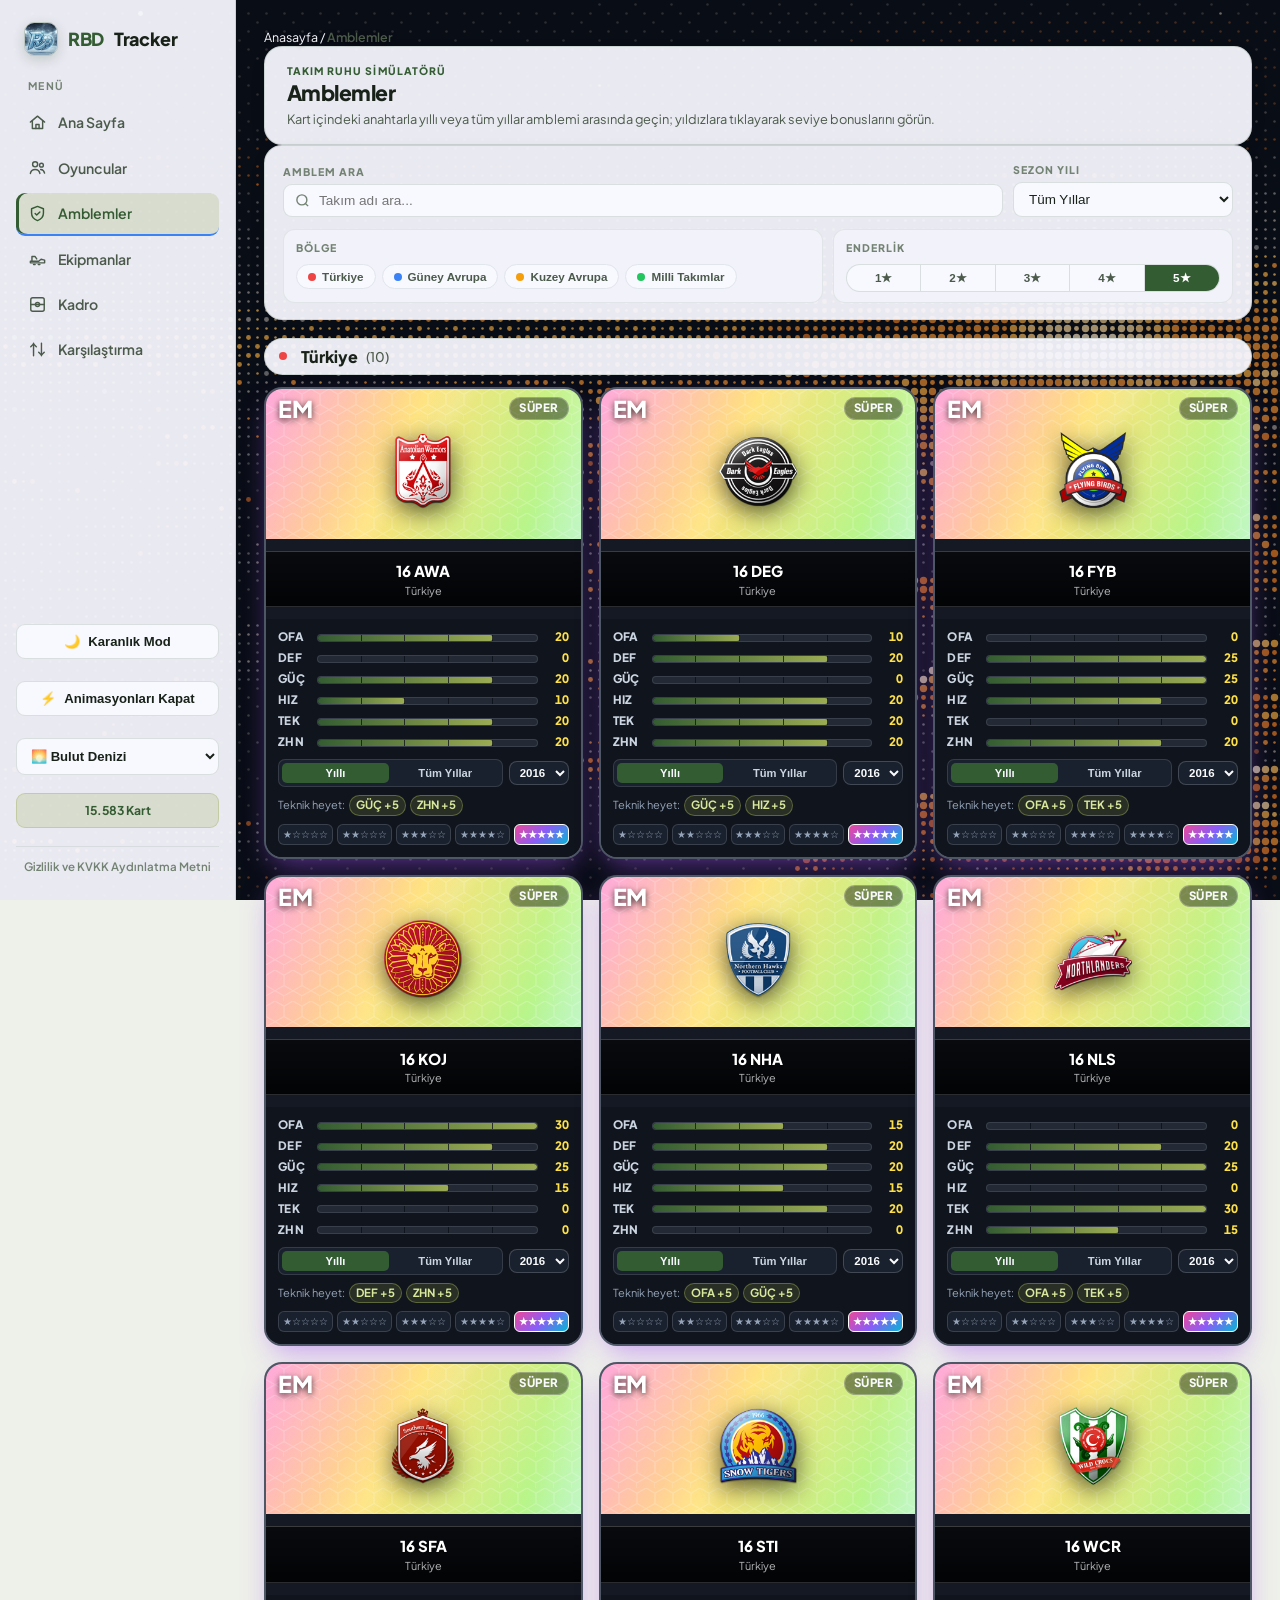
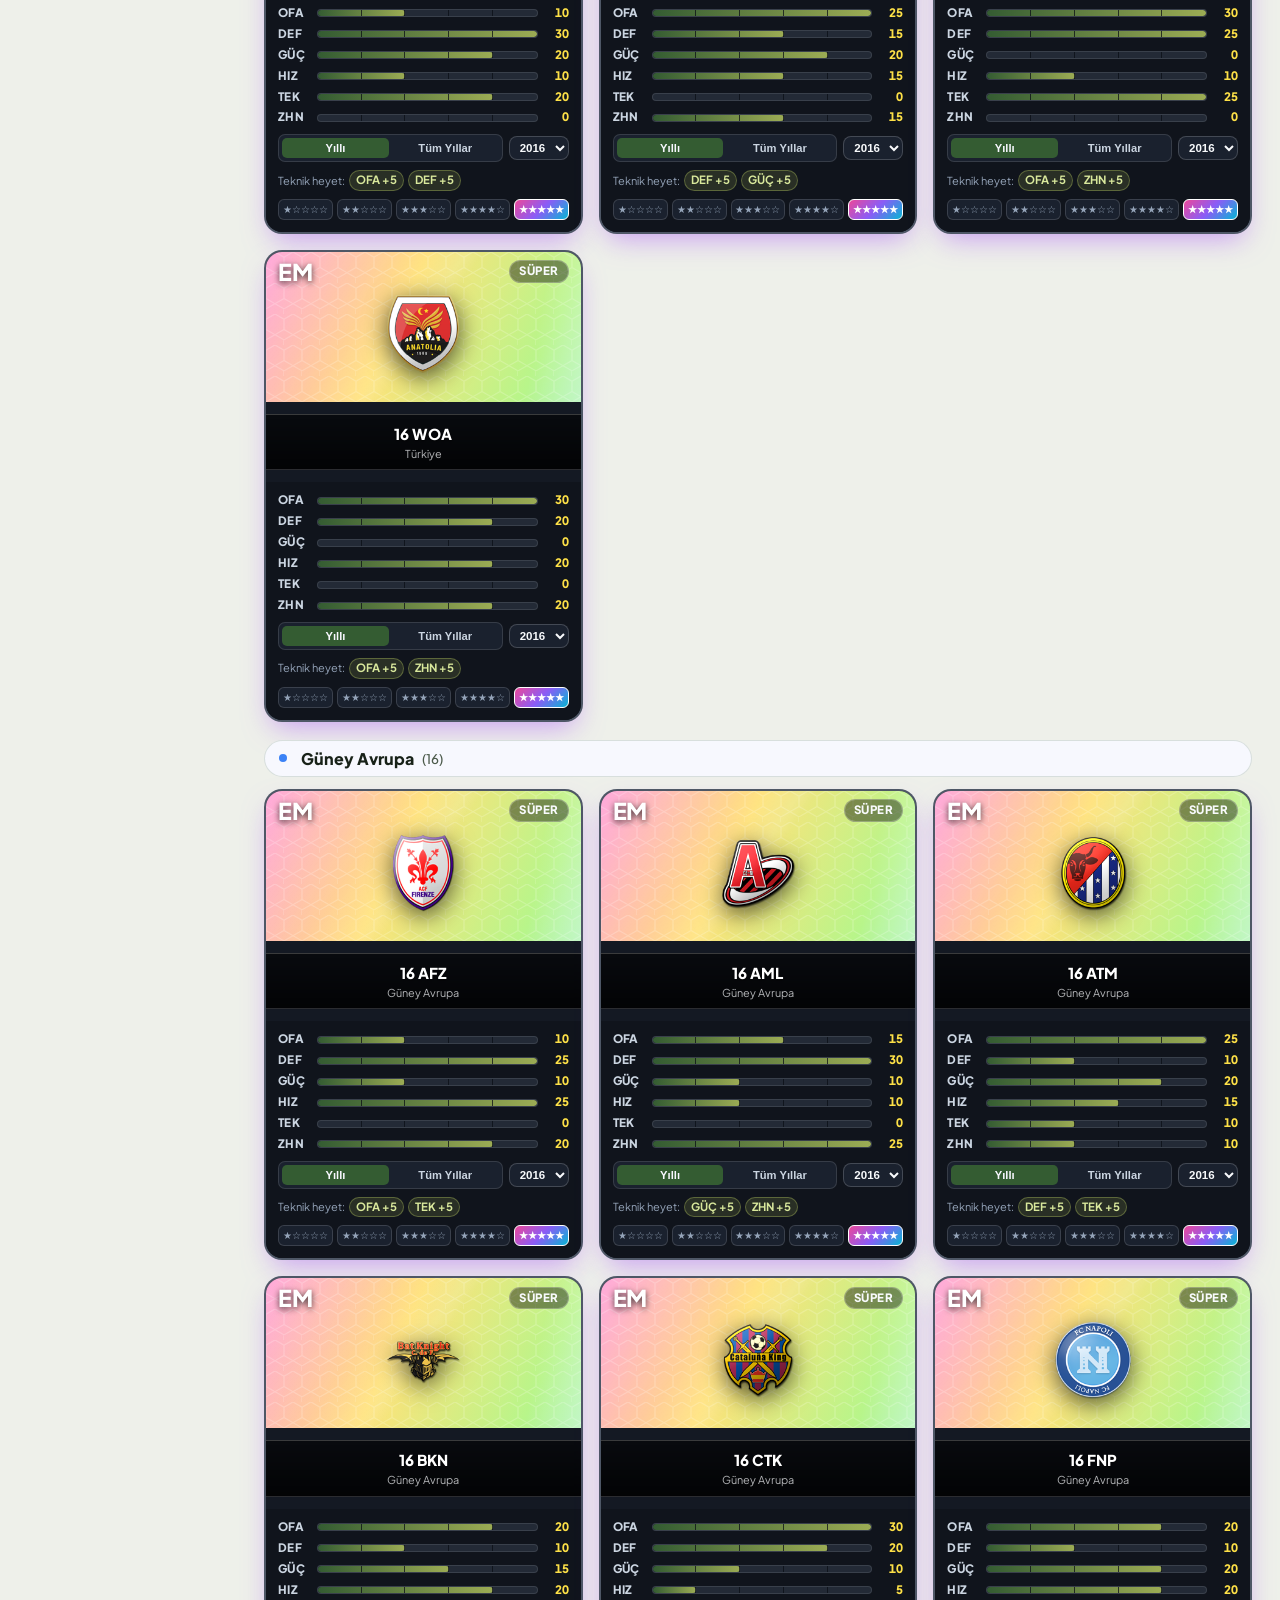
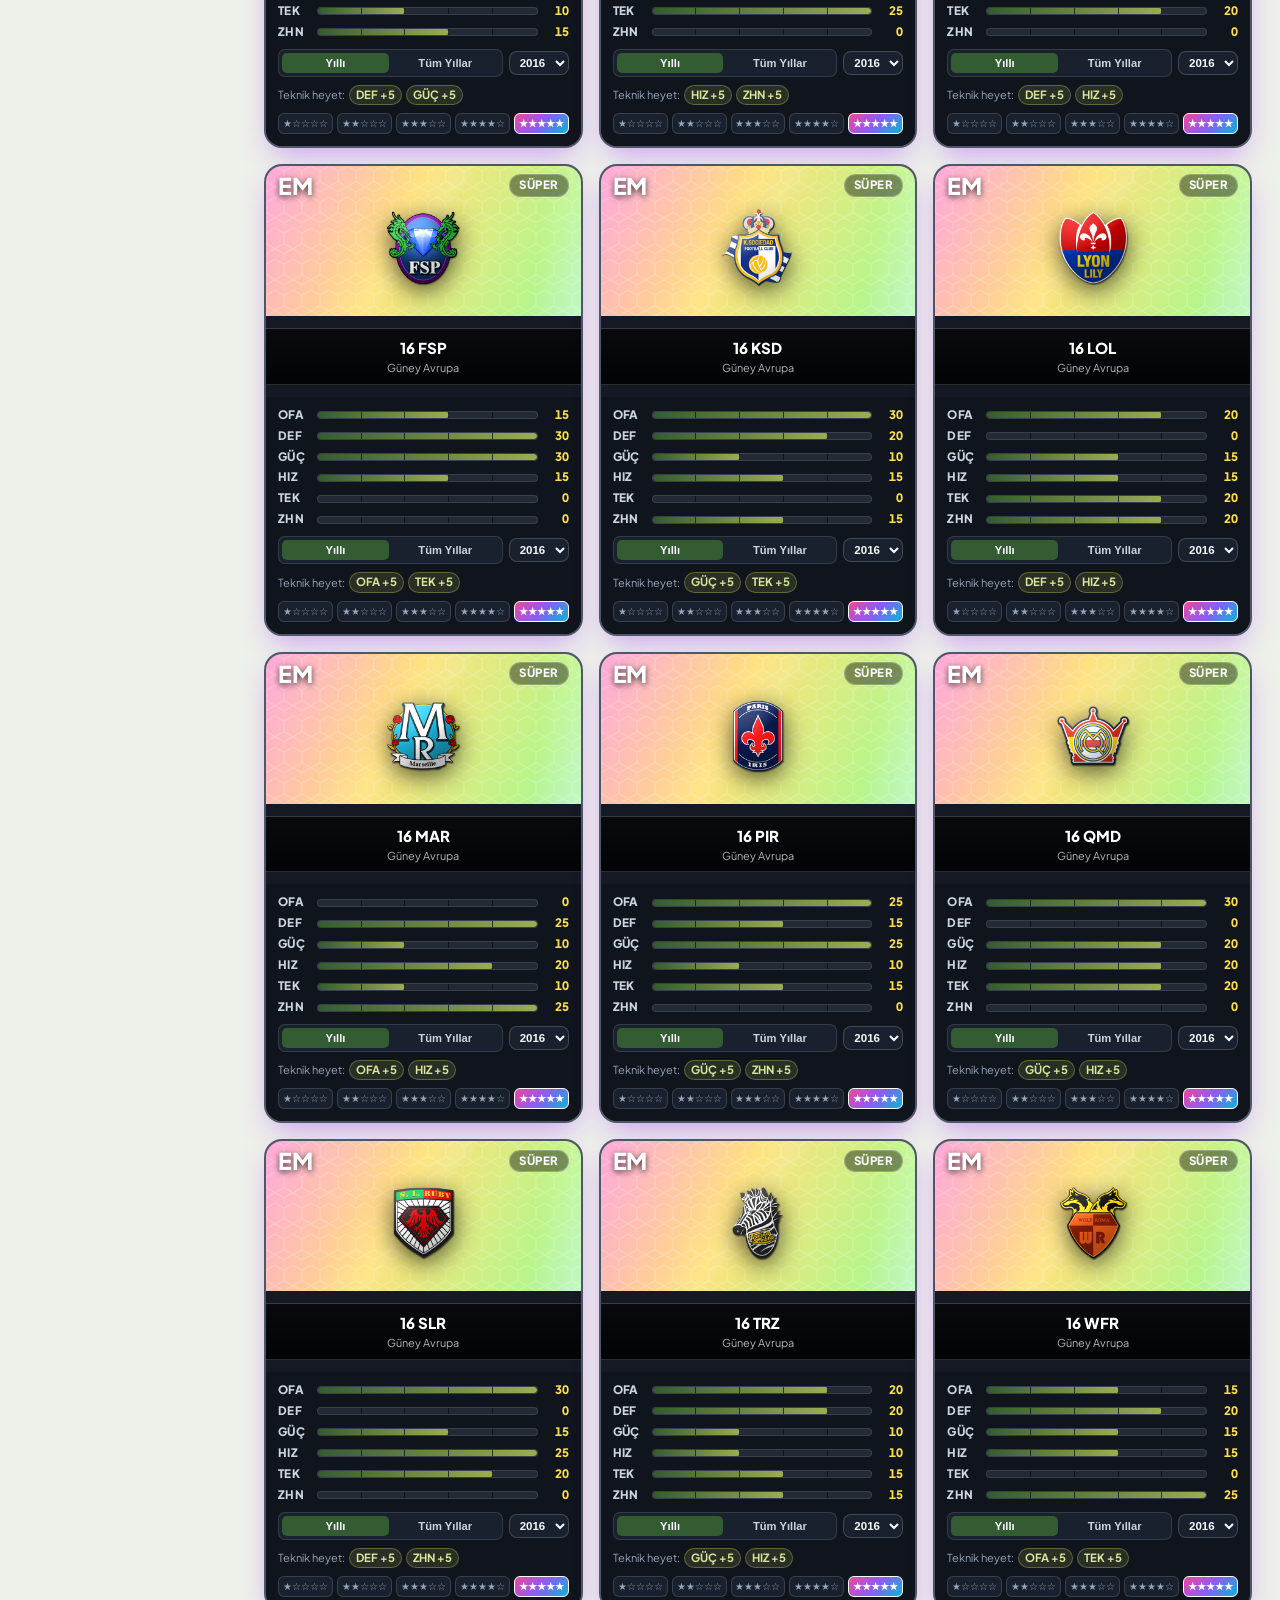
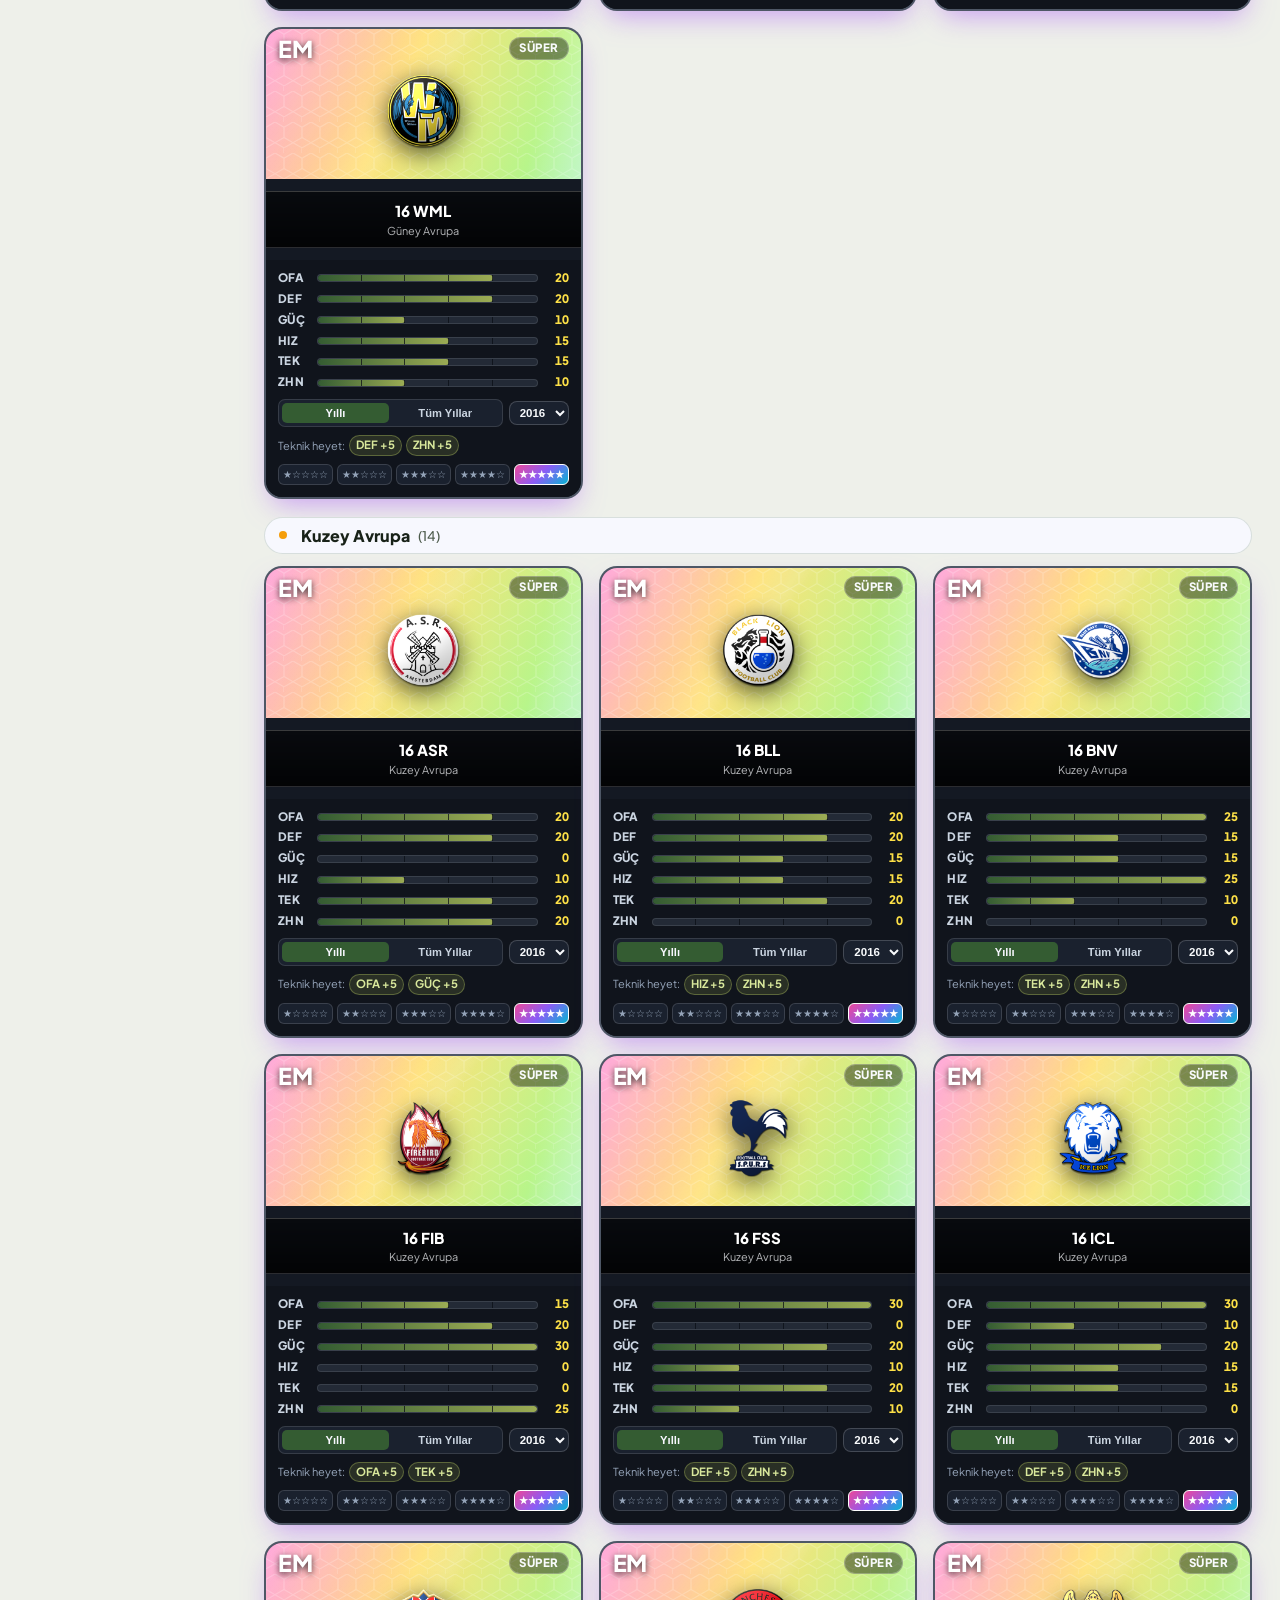
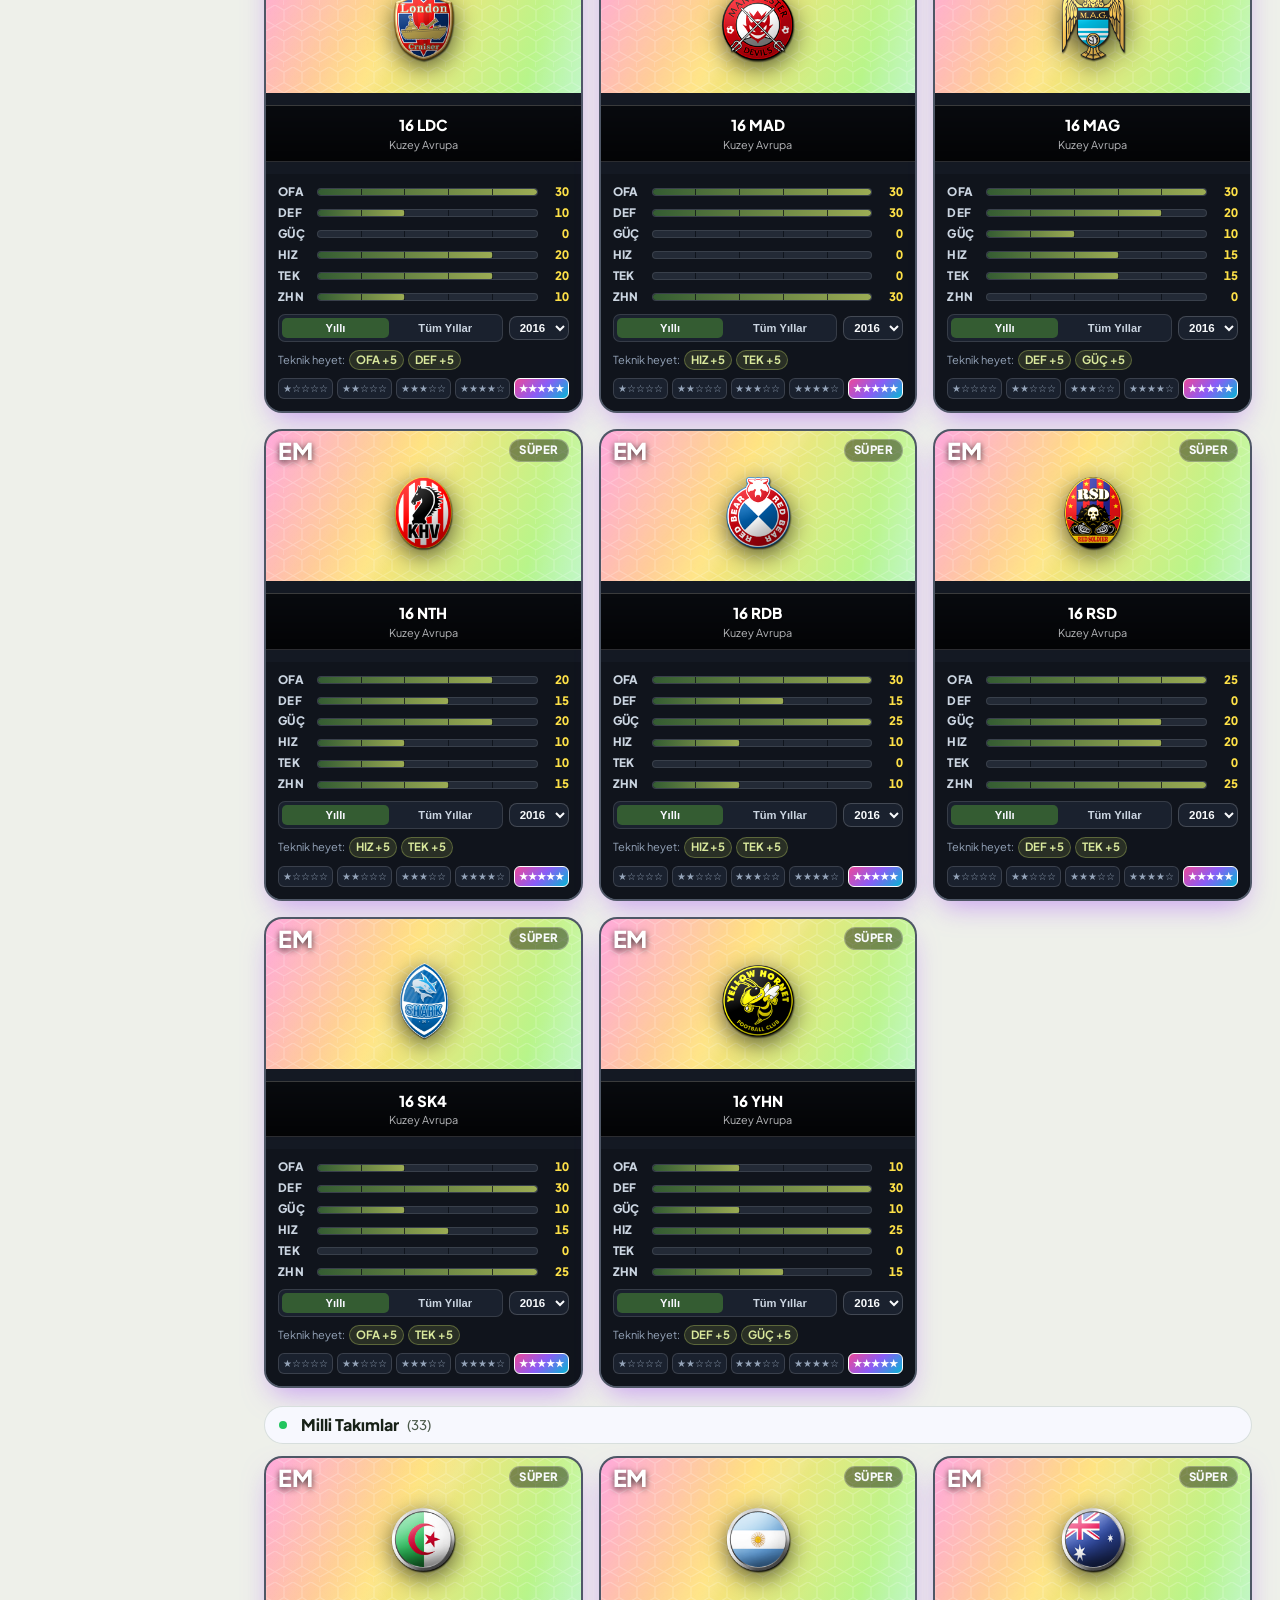
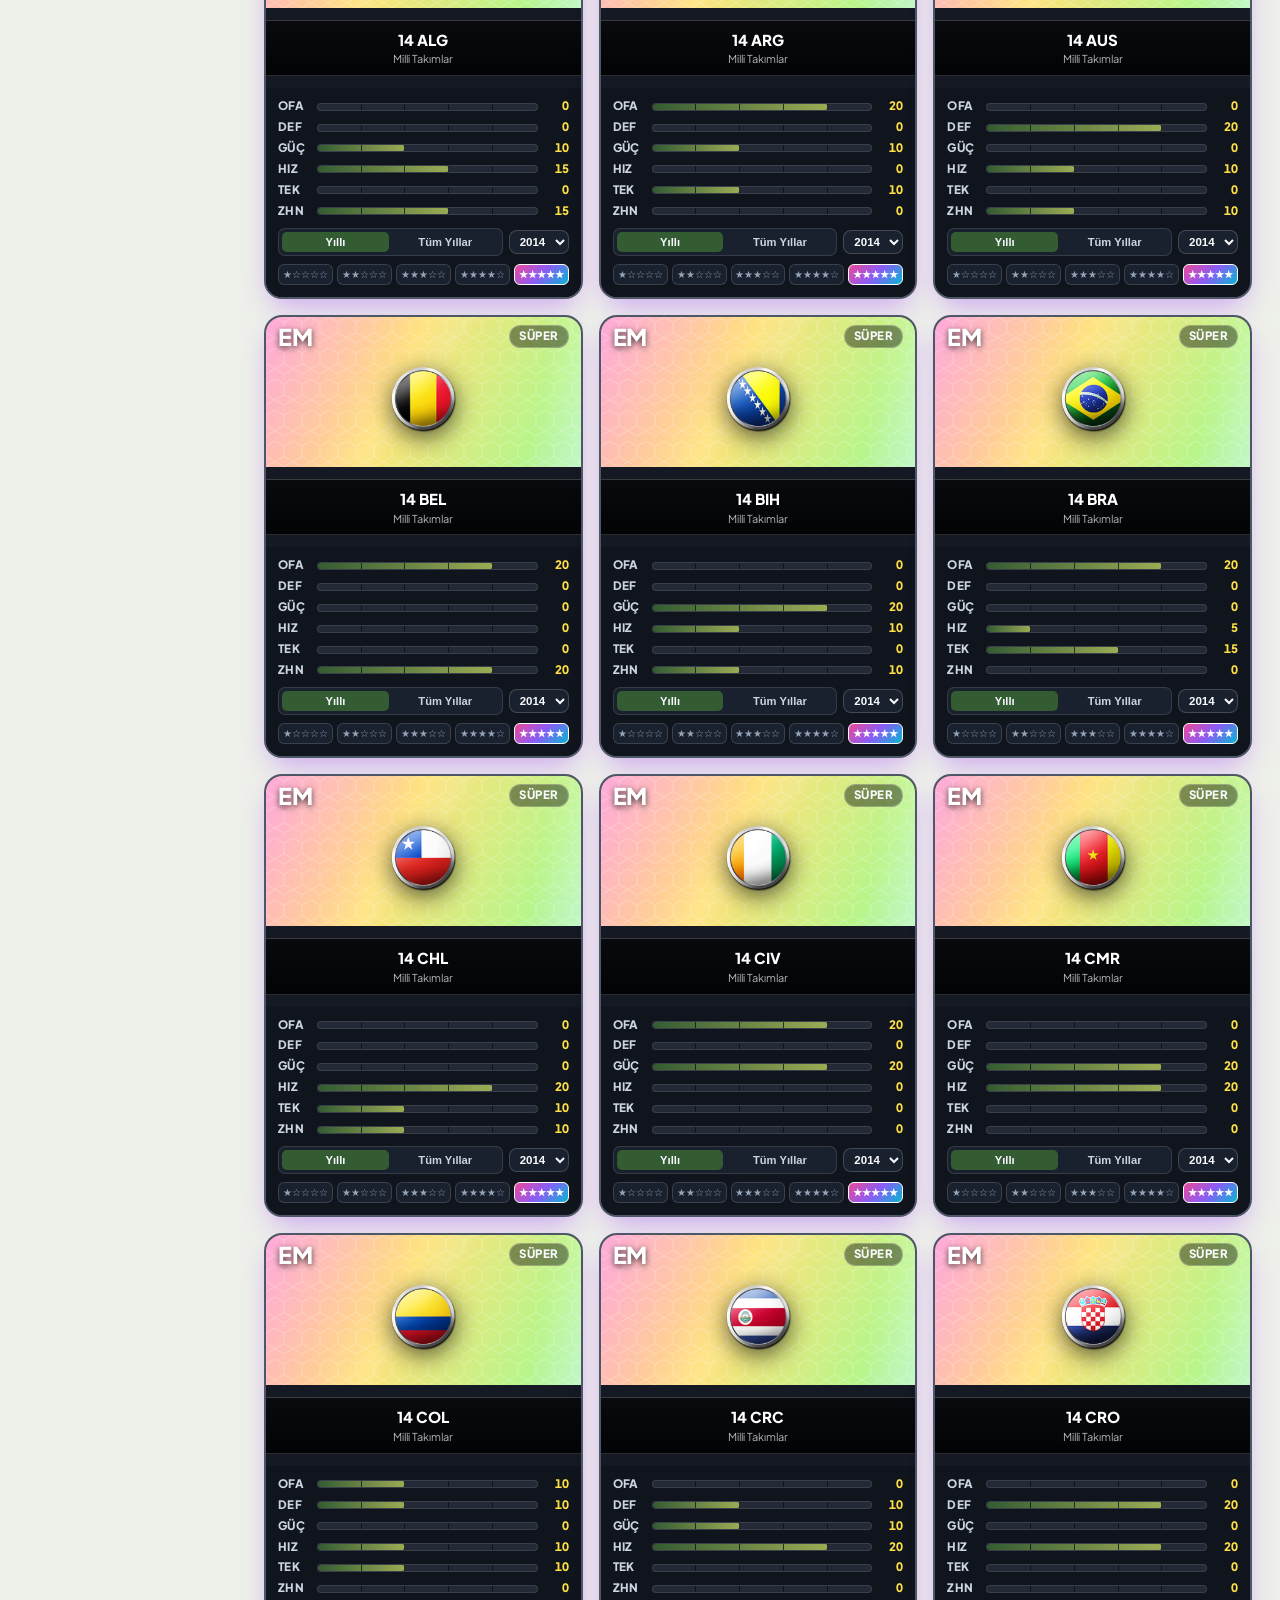
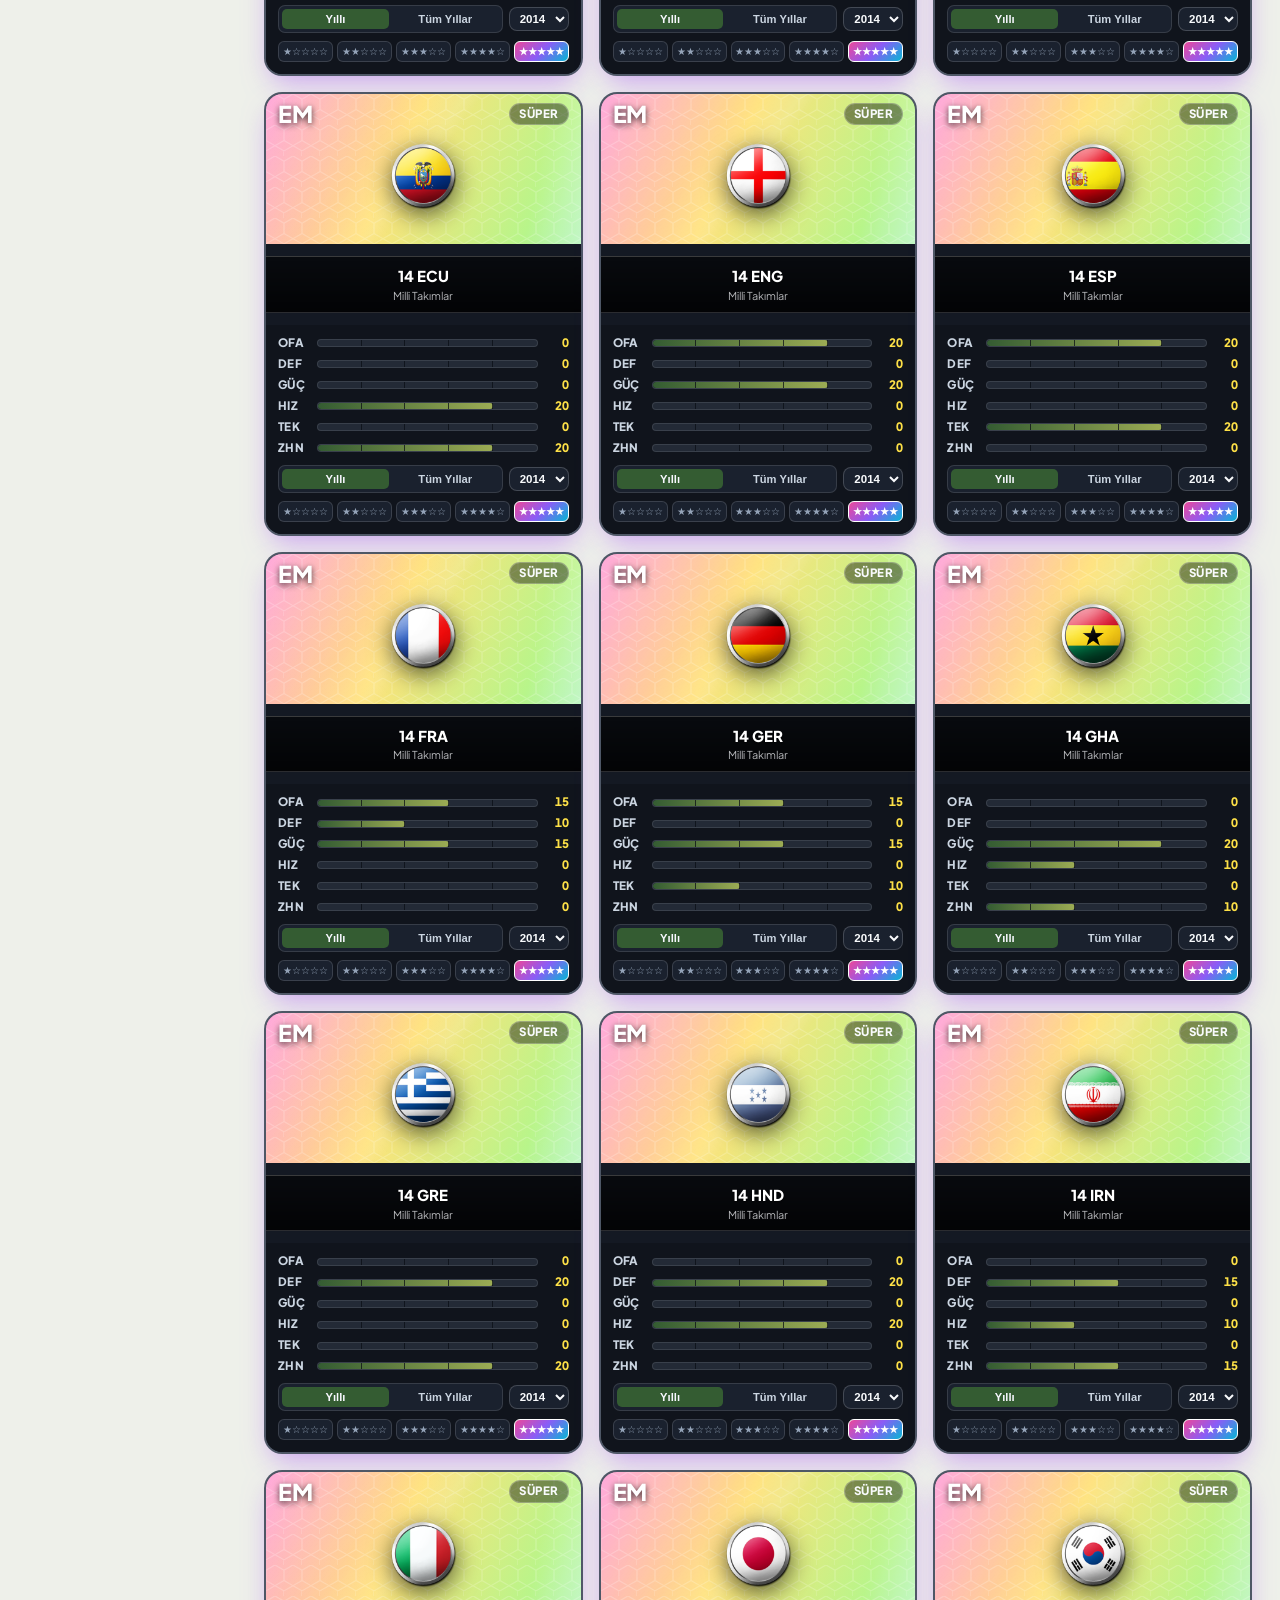
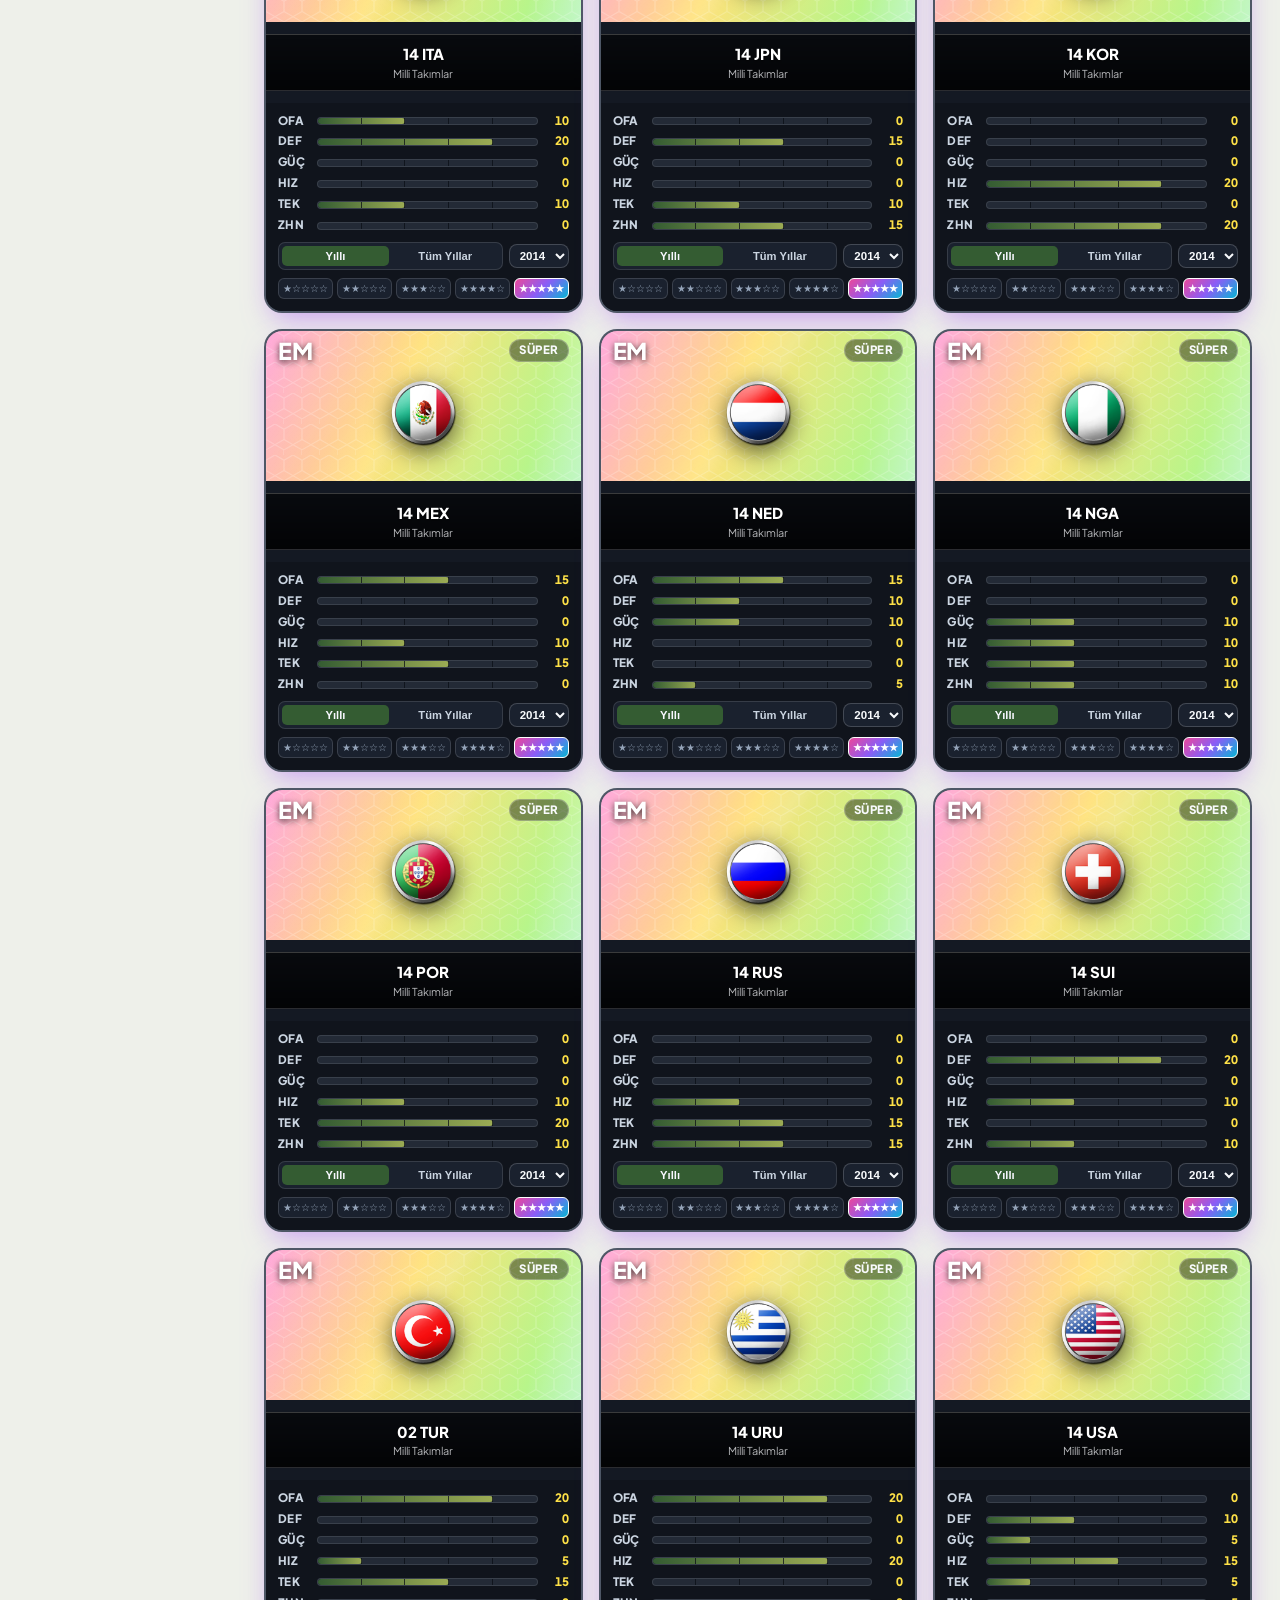
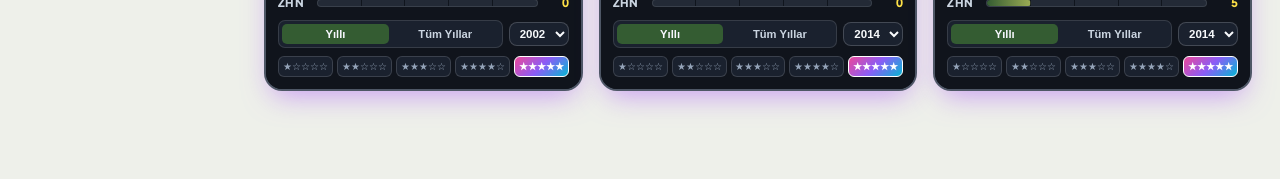
==== commit aa689ff5: "akıcılık" ====
--- a/amblemler.html
+++ b/amblemler.html
@@ -124,7 +124,7 @@
     </div>
 
     <!-- ==================== 1. OYUNCULAR ==================== -->
-    <div id="view-players" class="page-view">
+    <div id="view-players" class="page-view hidden">
       <section class="hero-card rbd-deck-head">
         <div class="rbd-head-main">
           <span class="rbd-head-kicker">VERİTABANI • 1958–2016</span>
@@ -303,7 +303,7 @@
     </div>
 
     <!-- ==================== 2. AMBLEMLER ==================== -->
-    <div id="view-emblems" class="page-view hidden">
+    <div id="view-emblems" class="page-view">
       <div class="breadcrumb">Anasayfa / <span>Amblemler</span></div>
       <section class="page-head rbd-deck-head">
         <div class="rbd-head-main">
--- a/styles.css
+++ b/styles.css
@@ -1765,6 +1765,33 @@
   display: none !important;
 }
 
+@keyframes pageViewEnter {
+  from {
+    opacity: 0;
+    transform: translateY(8px);
+  }
+  to {
+    opacity: 1;
+    transform: translateY(0);
+  }
+}
+
+.page-view.page-view-enter {
+  animation: pageViewEnter 240ms cubic-bezier(0.22, 1, 0.36, 1) both;
+  will-change: opacity, transform;
+}
+
+body.no-anim .page-view.page-view-enter {
+  animation: none !important;
+  will-change: auto;
+}
+
+@media (prefers-reduced-motion: reduce) {
+  .page-view.page-view-enter {
+    animation: none !important;
+  }
+}
+
 @media (max-width: 960px) {
   .filter-top-row {
     grid-template-columns: 1fr 1fr;
